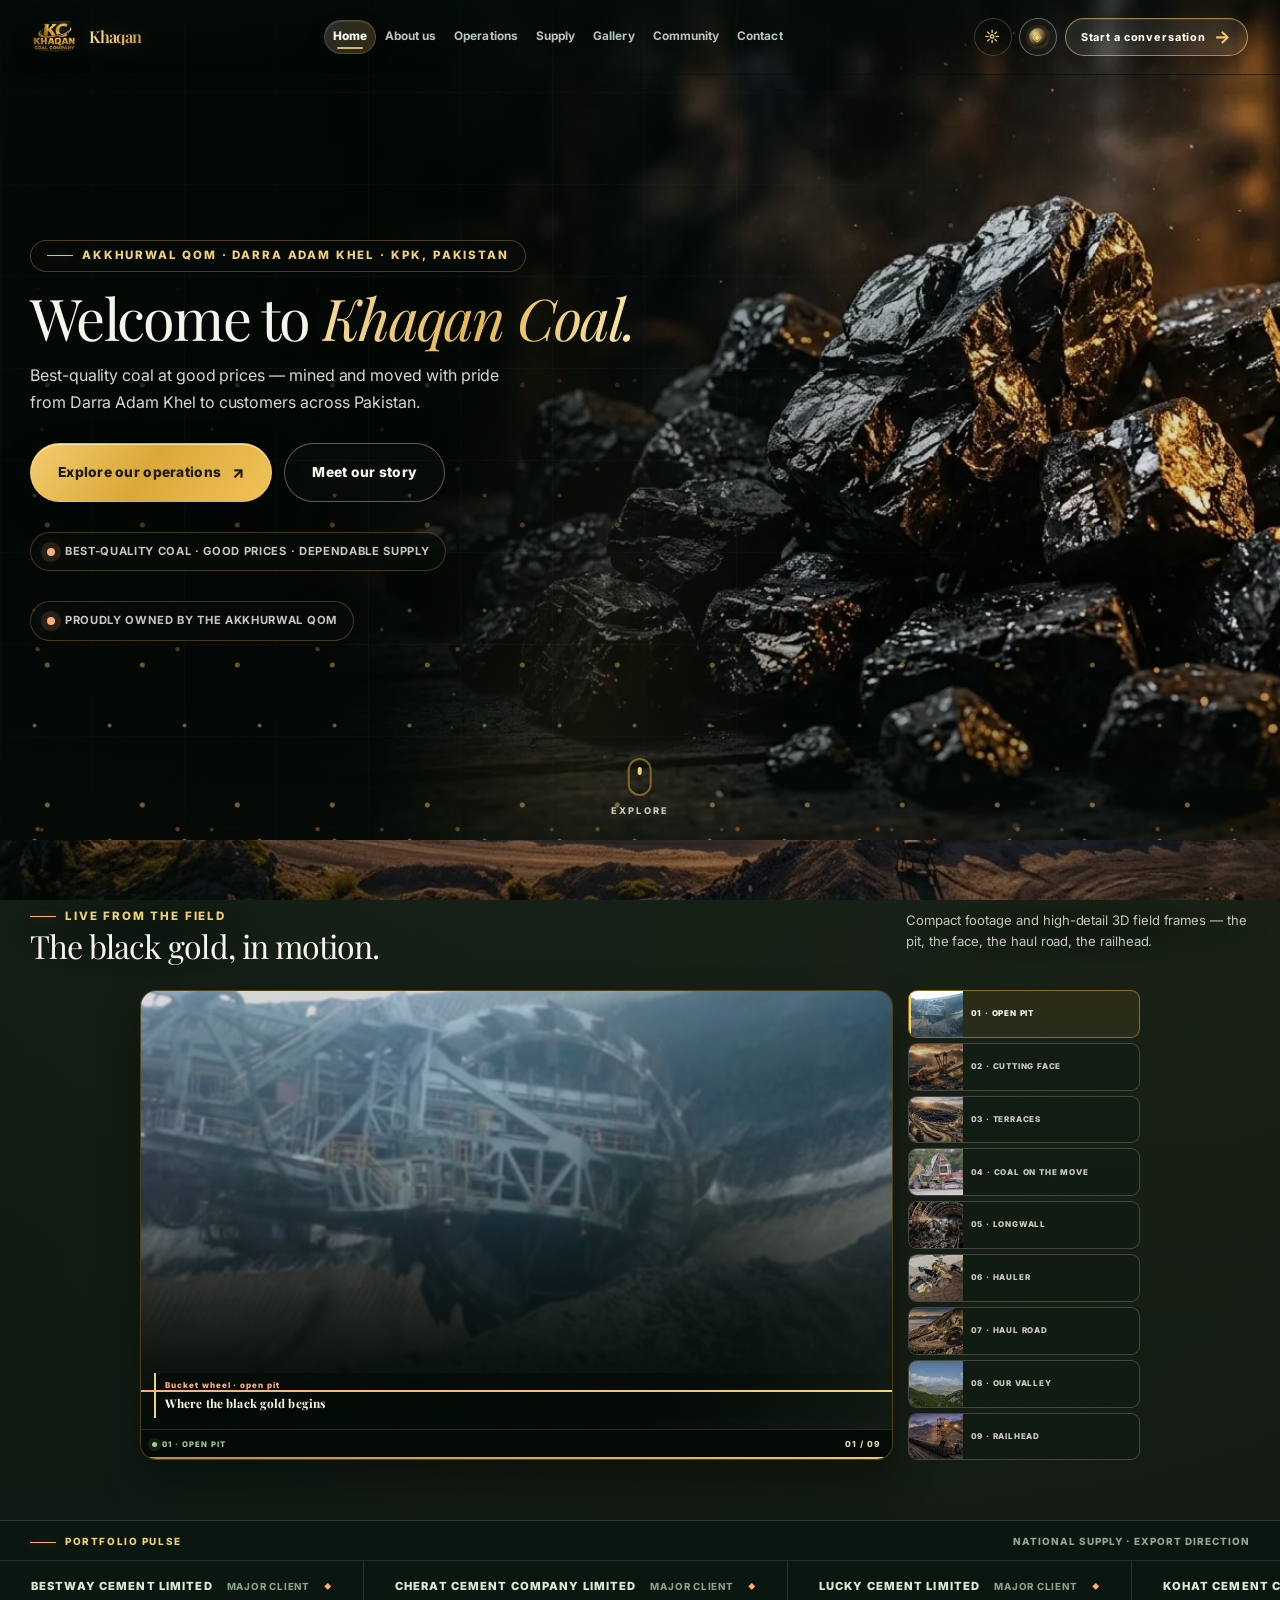
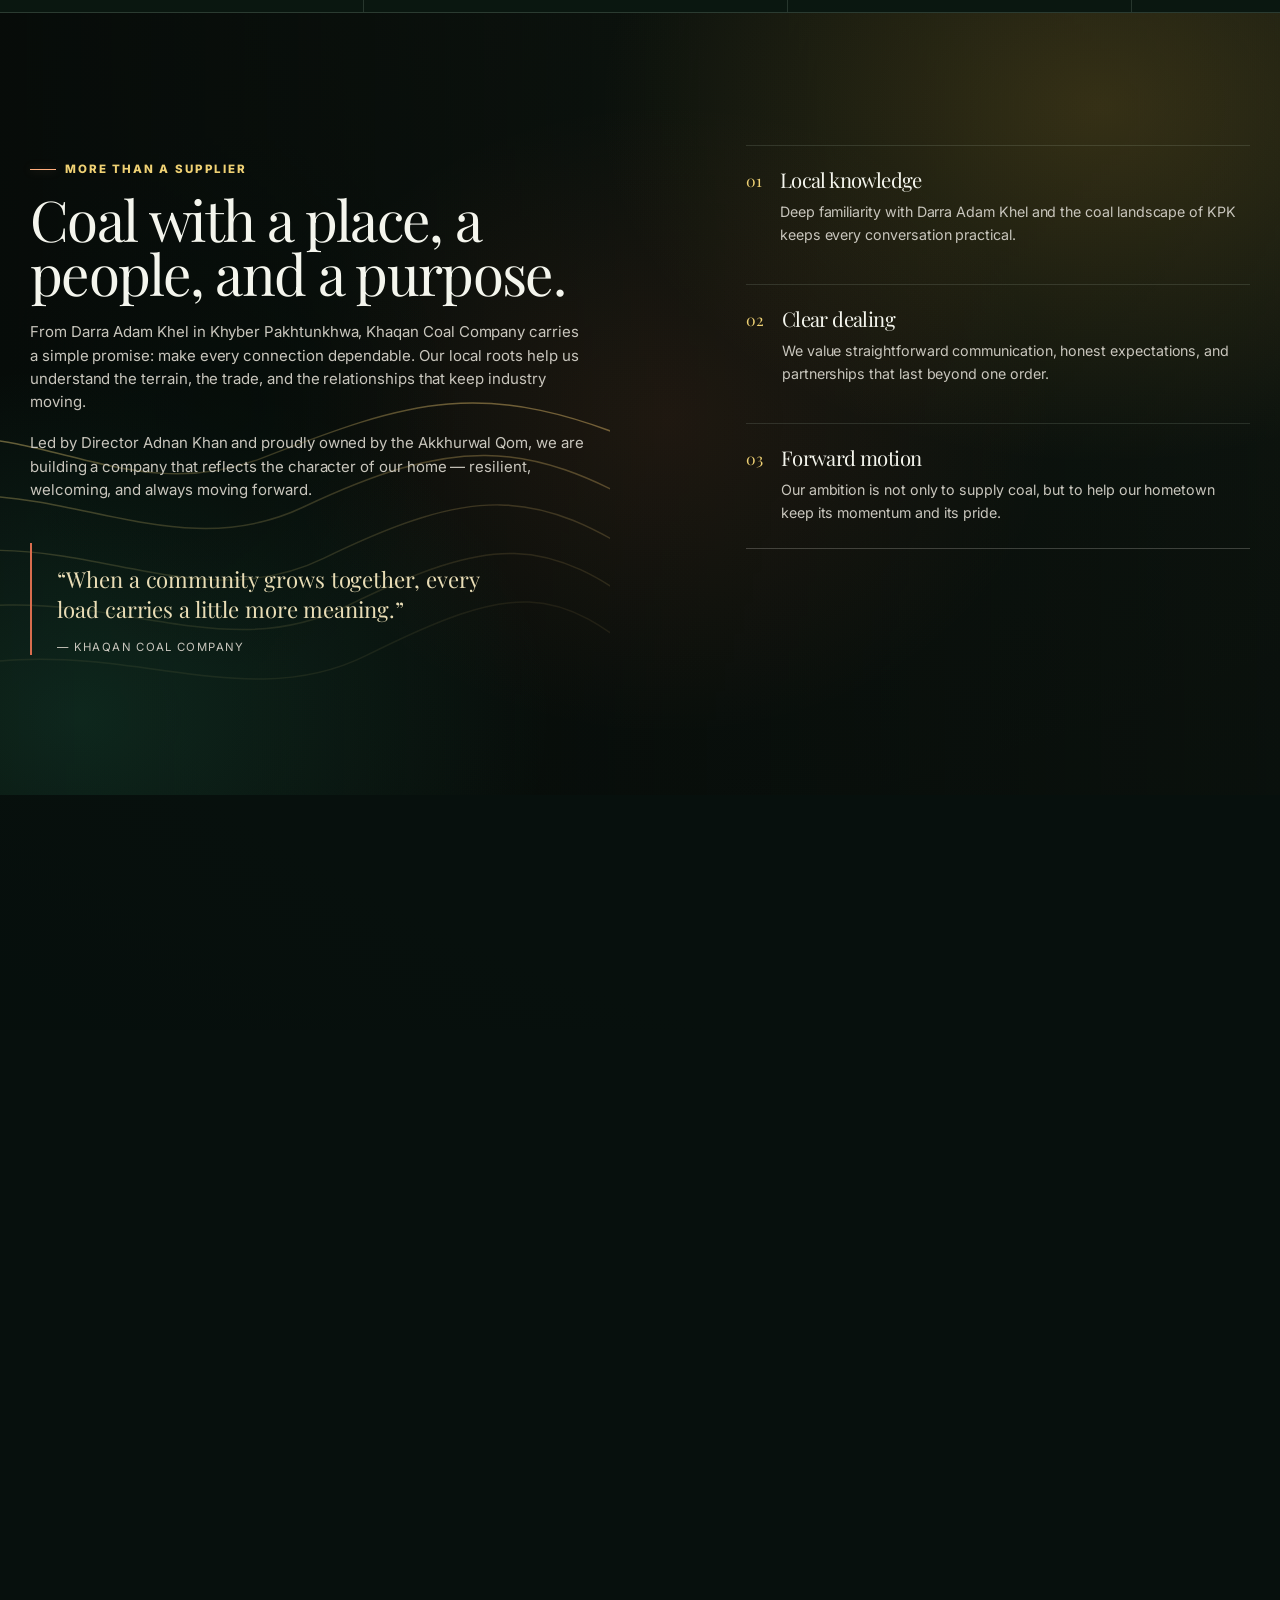
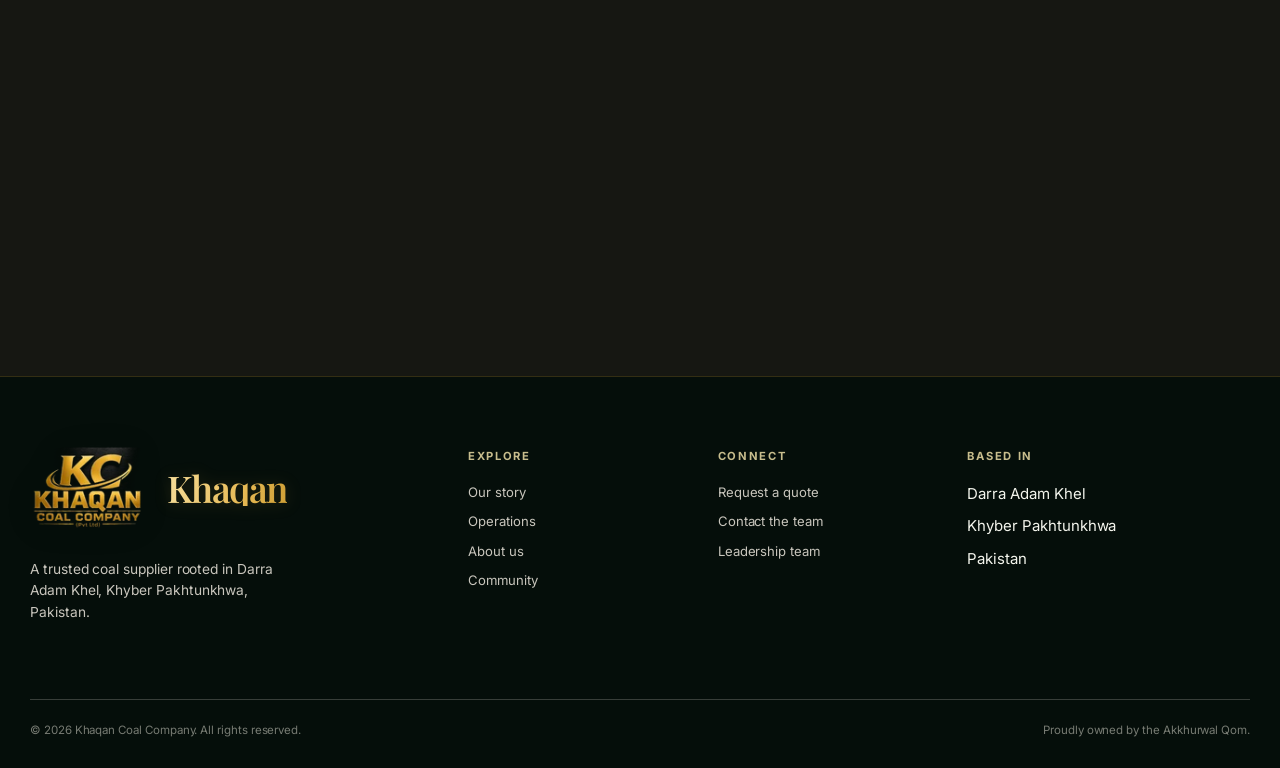
==== index.html @ 36c1b8a4 "Fix reel hover pause area Co-authored-by: arena-agent <297053741+arena-agent@users.noreply.github.co" ====
<!doctype html>
<html lang="en">
<head>
  <meta charset="utf-8">
  <meta name="viewport" content="width=device-width, initial-scale=1">
  <meta name="theme-color" content="#0b0d0d"><script>(function(){try{var s=localStorage.getItem('khaqanSkin');document.documentElement.dataset.skin=(s==='marble'||s==='obsidian')?s:'signature';var t=localStorage.getItem('khaqanTheme');document.documentElement.dataset.theme=(t==='day')?'day':'night';}catch(e){document.documentElement.dataset.skin='signature';document.documentElement.dataset.theme='night';}})();</script>
  <meta name="description" content="Khaqan Coal Company — Darra Adam Khel's leading local coal supplier, rooted in Khyber Pakhtunkhwa, Pakistan.">
  <title>Khaqan Coal Company Pvt. Ltd. | Darra Adam Khel</title>
  <meta property="og:type" content="website"><meta property="og:title" content="Khaqan Coal Company Pvt. Ltd. | Darra Adam Khel"><meta property="og:description" content="Best-quality coal from Darra Adam Khel, Khyber Pakhtunkhwa — competitive rates, dependable logistics, and an export future ahead."><meta property="og:site_name" content="Khaqan Coal Company"><meta property="og:image" content="media/og/index.jpg?v=1"><meta property="og:image:width" content="1200"><meta property="og:image:height" content="630"><meta property="og:image:alt" content="Khaqan Coal Company - Home: &quot;Welcome to Khaqan Coal.&quot; over a night photograph from the site"><meta name="twitter:card" content="summary_large_image"><meta name="twitter:title" content="Khaqan Coal Company Pvt. Ltd. | Darra Adam Khel"><meta name="twitter:description" content="Khaqan Coal Company — Darra Adam Khel&#x27;s leading local coal supplier, rooted in Khyber Pakhtunkhwa, Pakistan."><meta name="twitter:image" content="media/og/index.jpg?v=1"><link rel="preconnect" href="https://fonts.googleapis.com"><link rel="preconnect" href="https://fonts.gstatic.com" crossorigin><link href="https://fonts.googleapis.com/css2?family=Playfair+Display:ital,wght@0,400..900;1,400..900&family=Inter:ital,wght@0,300..900;1,300..900&display=swap" rel="stylesheet"><link rel="icon" href="favicon.png" type="image/png" sizes="128x128"><link rel="icon" href="favicon.svg" type="image/svg+xml"><link rel="apple-touch-icon" href="media/icons/apple-touch-icon.png?v=1"><link rel="preload" as="image" href="media/coal-hero.webp" fetchpriority="high"><link rel="preload" as="image" href="media/cine/hero-01.webp"><link rel="stylesheet" href="styles.css?v=4"><link rel="stylesheet" href="themes.css?v=18"><link rel="stylesheet" href="themes-marble.css?v=1" data-skin-stylesheet="marble" media="not all"><link rel="stylesheet" href="themes-obsidian.css?v=1" data-skin-stylesheet="obsidian" media="not all"><script>(function(){var skin=document.documentElement.dataset.skin||'signature';document.querySelectorAll('link[data-skin-stylesheet]').forEach(function(link){link.media=link.dataset.skinStylesheet===skin?'all':'not all';});})();</script><link rel="stylesheet" href="themes-shared.css?v=7"><link rel="manifest" href="site.webmanifest"><script type="speculationrules">{"prerender":[{"where":{"href_matches":"*.html"},"eagerness":"moderate"}]}</script>
</head>
<body class="page-home"><a class="skip-link" href="#main">Skip to content</a><div class="coal-page-bg" aria-hidden="true"><canvas class="cine-canvas"></canvas><img class="cine-src" src="media/cine/hero-01.webp" alt="" width="1376" height="768" decoding="async" fetchpriority="high"><img class="cine-src" src="media/cine/hero-02.webp" alt="" width="1376" height="768" loading="lazy" decoding="async"><img class="cine-src" src="media/cine/hero-03.webp" alt="" width="1376" height="768" loading="lazy" decoding="async"><img class="cine-src" src="media/cine/hero-04.webp" alt="" width="1376" height="768" loading="lazy" decoding="async"><img class="cine-src" src="media/cine/hero-05.webp" alt="" width="1376" height="768" loading="lazy" decoding="async"><img class="cine-src" src="media/cine/reel-aerial.webp" alt="" width="1376" height="768" loading="lazy" decoding="async"><img class="cine-src" src="media/cine/reel-underground.webp" alt="" width="1376" height="768" loading="lazy" decoding="async"><img class="cine-src" src="media/cine/reel-stockpile.webp" alt="" width="1376" height="768" loading="lazy" decoding="async"><div class="cine-veil"></div></div>
  <header class="site-header" id="site-header">
    <div class="container nav-wrap header-bar">
      <a class="brand" href="index.html" aria-label="Khaqan Coal Company home">
        <picture class="brand-logo brand-logo-night"><source type="image/webp" srcset="media/logo-mark-128.webp?v=1 128w, media/logo-mark.webp?v=1 286w" sizes="(min-width: 1024px) 64px, 46px"><img src="media/logo-mark.png" alt="Khaqan Coal Company official logo" width="80" height="53" decoding="async"></picture><picture class="brand-logo brand-logo-day"><source type="image/webp" srcset="media/logo-mark-light-128.webp?v=1 128w, media/logo-mark-light.webp?v=1 286w" sizes="(min-width: 1024px) 64px, 46px"><img src="media/logo-mark-light.png" alt="Khaqan Coal Company official logo" width="80" height="53" decoding="async"></picture>
        <span class="brand-name"><span data-cms="brandName">Khaqan</span><span class="brand-sub">Coal Company Pvt. Ltd.</span></span>
      </a>
      <nav class="main-nav" id="primary-nav" aria-label="Main navigation"><span class="nav-glide" aria-hidden="true"></span>
        <a data-nav class="active" aria-current="page" href="index.html">Home</a>
        <a data-nav href="about.html">About us</a>
                <a data-nav href="operations.html">Operations</a>
        <a data-nav href="supply.html">Supply</a>
        <a data-nav href="gallery.html">Gallery</a>
        <a data-nav href="community.html">Community</a>
        <a data-nav href="contact.html">Contact</a><a class="btn btn-primary btn-arrow nav-drawer-cta" href="contact.html">Start a conversation</a></nav>
      <div class="header-tools"><div class="nav-actions"><button class="theme-toggle" type="button" aria-label="Switch to day mode" aria-pressed="false"><span class="theme-toggle-icon" aria-hidden="true">☼</span><span class="theme-toggle-label">Day</span></button><div class="skin-switch"><button class="skin-toggle" type="button" aria-label="Choose brand theme" aria-expanded="false" aria-haspopup="menu" aria-controls="skin-menu"><span class="skin-toggle-icon" aria-hidden="true">◈</span><span class="skin-toggle-label">Theme</span></button><div class="skin-menu" id="skin-menu" role="menu" aria-label="Brand themes" aria-orientation="vertical" hidden><div class="skin-menu-head"><i></i>Brand themes</div><button class="skin-option" type="button" data-skin="signature" role="menuitemradio" aria-checked="true"><span class="skin-swatch skin-swatch-signature" aria-hidden="true"></span><span><b>Signature</b><small>Forest coal &amp; gold — the classic look</small></span><span class="skin-check" aria-hidden="true">✓</span></button><button class="skin-option" type="button" data-skin="marble" role="menuitemradio" aria-checked="false"><span class="skin-swatch skin-swatch-marble" aria-hidden="true"></span><span><b>Marble Gold</b><small>White marble &amp; gold by day, black marble by night</small></span><span class="skin-check" aria-hidden="true">✓</span></button><button class="skin-option" type="button" data-skin="obsidian" role="menuitemradio" aria-checked="false"><span class="skin-swatch skin-swatch-obsidian" aria-hidden="true"></span><span><b>Obsidian</b><small>Metallic black &amp; gold by night, platinum by day</small></span><span class="skin-check" aria-hidden="true">✓</span></button><div class="skin-menu-note">Day / night mode works inside every theme — use the <b>☼</b> toggle.</div></div></div></div><a class="nav-cta" href="contact.html">Start a conversation</a><button class="menu-toggle" type="button" aria-controls="primary-nav" aria-expanded="false" aria-label="Open navigation menu"><span class="nav-burger" aria-hidden="true"><i></i><i></i><i></i></span><span class="menu-toggle-text">Menu</span></button></div>
    </div>
<div class="nav-scrim" aria-hidden="true"></div>
  <div class="nav-progress" aria-hidden="true"><span></span></div>
  </header>

  <main id="main" tabindex="-1">
    <section class="hero"><div class="hero-photo" aria-hidden="true"></div><div class="hero-embers" aria-hidden="true"></div>
      <div class="container hero-content">
        <div class="hero-copy reveal visible">
          <span class="eyebrow" data-cms="heroEyebrow">Akkhurwal Qom · Darra Adam Khel · KPK, Pakistan</span>
          <h1 class="display">Welcome to <span>Khaqan Coal.</span></h1>
          <p class="lede" data-cms="heroDescription">Best-quality coal at good prices — mined and moved with pride from Darra Adam Khel to customers across Pakistan.</p>
          <div class="hero-actions">
            <a class="btn btn-primary btn-arrow" href="operations.html">Explore our operations</a>
            <a class="btn btn-quiet" href="about.html">Meet our story</a>
          </div>
          <div class="hero-note"><i></i> <span>Best-quality coal · good prices · dependable supply</span></div><div class="hero-note hero-note-secondary"><i></i> <span data-cms="ownershipLine">Proudly owned by the Akkhurwal Qom</span></div>
        </div>
      </div>
      <a class="hero-scroll" href="#ticker" aria-label="Scroll to explore"><i></i><span>Explore</span></a></section>

    <section class="section-tight reel-band" aria-label="Highlights from the field">
      <div class="container">
        <div class="reel-band-head reveal">
          <div><span class="eyebrow">Live from the field</span><h2>The black gold, in motion.</h2></div>
          <p>Compact footage and high-detail 3D field frames — the pit, the face, the haul road, the railhead.</p>
        </div>
        <div class="reel-deck reveal delay-1">
          <div class="reel-stage interactive-tilt" data-reel data-reel-interval="5000" aria-label="Coal mining and Darra Adam Khel highlights reel">
            <div class="reel-slides">
              <figure class="reel-slide active" data-reel-tag="01 · Open pit" data-media-slot="home:reel:1"><video loop autoplay muted playsinline preload="metadata" poster="media/coal-mining-poster.webp" aria-label="Bucket-wheel excavator mining coal in an open-pit mine"><source src="media/coal-mining-360.webm" type="video/webm"></video><span class="reel-slide-shade"></span><figcaption><span>Bucket wheel · open pit</span><strong>Where the black gold begins</strong></figcaption></figure>
              <figure class="reel-slide" data-reel-tag="02 · Cutting face" data-media-slot="home:reel:2"><picture><source type="image/webp" srcset="media/cine/reel-bucketwheel.webp"><img src="media/cine/reel-bucketwheel.jpg" width="1376" height="768" alt="3D render of a bucket-wheel excavator cutting a coal bench at sunset" loading="lazy" decoding="async"></picture><span class="reel-slide-shade"></span><figcaption><span>The cutting face · 3D</span><strong>Steel against the seam</strong></figcaption></figure>
              <figure class="reel-slide" data-reel-tag="03 · Terraces" data-media-slot="home:reel:3"><picture><source type="image/webp" srcset="media/cine/reel-aerial.webp"><img src="media/cine/reel-aerial.jpg" width="1376" height="768" alt="Aerial 3D render of a terraced mountain coal mine at sunrise" loading="lazy" decoding="async"></picture><span class="reel-slide-shade"></span><figcaption><span>Terraces from above · 3D</span><strong>Every bench, measured</strong></figcaption></figure>
              <figure class="reel-slide" data-reel-tag="04 · Coal on the move" data-media-slot="home:reel:4"><video loop muted playsinline preload="none" poster="media/excavator-poster.webp" aria-label="Excavator loading coal into a haul truck at a mine site"><source src="media/excavator-360.webm" type="video/webm"></video><span class="reel-slide-shade"></span><figcaption><span>Heavy machinery · mine site</span><strong>Coal on the move</strong></figcaption></figure>
              <figure class="reel-slide" data-reel-tag="05 · Longwall" data-media-slot="home:reel:5"><picture><source type="image/webp" srcset="media/cine/reel-underground.webp"><img src="media/cine/reel-underground.jpg" width="1376" height="750" alt="3D render of a longwall shearer cutting coal inside an underground mine tunnel" loading="lazy" decoding="async"></picture><span class="reel-slide-shade"></span><figcaption><span>Longwall · underground 3D</span><strong>Deep in the hillside</strong></figcaption></figure>
              <figure class="reel-slide" data-reel-tag="06 · Hauler" data-media-slot="home:reel:6"><video loop muted playsinline preload="none" poster="media/hauler-poster.webp" aria-label="Articulated hauler dump truck carrying coal"><source src="media/hauler-360.webm" type="video/webm"></video><span class="reel-slide-shade"></span><figcaption><span>Articulated hauler · clip</span><strong>Down the ramp, out to market</strong></figcaption></figure>
              <figure class="reel-slide" data-reel-tag="07 · Haul road" data-media-slot="home:reel:7"><picture><source type="image/webp" srcset="media/cine/reel-haulroad.webp"><img src="media/cine/reel-haulroad.jpg" width="1376" height="768" alt="3D render of loaded haul trucks on a mountain coal haul road at dawn" loading="lazy" decoding="async"></picture><span class="reel-slide-shade"></span><figcaption><span>Haul road · 3D</span><strong>First light on the ramp</strong></figcaption></figure>
              <figure class="reel-slide" data-reel-tag="08 · Our valley" data-media-slot="home:reel:8"><img src="media/darra-photo-2.webp" alt="Hills and mine country of Darra Adam Khel in Khyber Pakhtunkhwa" loading="lazy"><span class="reel-slide-shade"></span><figcaption><span>Darra Adam Khel · our valley</span><strong>The ground we call home</strong></figcaption></figure>
              <figure class="reel-slide" data-reel-tag="09 · Railhead" data-media-slot="home:reel:9"><picture><source type="image/webp" srcset="media/cine/reel-rail.webp"><img src="media/cine/reel-rail.jpg" width="1376" height="768" alt="3D render of coal wagons being loaded at a mountain railhead at dusk" loading="lazy" decoding="async"></picture><span class="reel-slide-shade"></span><figcaption><span>Rail loading · 3D</span><strong>Onward to the next market</strong></figcaption></figure>
            </div>
            <div class="reel-glass" aria-hidden="true"></div>
            <div class="reel-foot"><span class="reel-live"><i></i><span data-reel-tag-out>01 · Open pit</span></span><span data-reel-count>01 / 09</span></div>
            <div class="reel-progress" aria-hidden="true"><i></i></div>
          </div>
          <div class="reel-rail" role="tablist" aria-label="Reel chapters">
            <button class="reel-cut active" type="button" role="tab" aria-selected="true" data-reel-jump="0"><img src="media/cine/thumb-coal-mining.webp" alt="" width="160" height="90" loading="eager" decoding="async" srcset="media/cine/thumb-coal-mining-120.webp 120w, media/cine/thumb-coal-mining.webp 220w" sizes="(min-width: 700px) 56px, 104px"><span>01 · Open pit</span></button>
            <button class="reel-cut" type="button" role="tab" aria-selected="false" data-reel-jump="1"><img src="media/cine/thumb-reel-bucketwheel.webp" alt="" width="160" height="90" loading="eager" decoding="async" srcset="media/cine/thumb-reel-bucketwheel-120.webp 120w, media/cine/thumb-reel-bucketwheel.webp 220w" sizes="(min-width: 700px) 56px, 104px"><span>02 · Cutting face</span></button>
            <button class="reel-cut" type="button" role="tab" aria-selected="false" data-reel-jump="2"><img src="media/cine/thumb-reel-aerial.webp" alt="" width="160" height="90" loading="eager" decoding="async" srcset="media/cine/thumb-reel-aerial-120.webp 120w, media/cine/thumb-reel-aerial.webp 220w" sizes="(min-width: 700px) 56px, 104px"><span>03 · Terraces</span></button>
            <button class="reel-cut" type="button" role="tab" aria-selected="false" data-reel-jump="3"><img src="media/cine/thumb-excavator.webp" alt="" width="160" height="90" loading="eager" decoding="async" srcset="media/cine/thumb-excavator-120.webp 120w, media/cine/thumb-excavator.webp 220w" sizes="(min-width: 700px) 56px, 104px"><span>04 · Coal on the move</span></button>
            <button class="reel-cut" type="button" role="tab" aria-selected="false" data-reel-jump="4"><img src="media/cine/thumb-reel-underground.webp" alt="" width="160" height="90" loading="eager" decoding="async" srcset="media/cine/thumb-reel-underground-120.webp 120w, media/cine/thumb-reel-underground.webp 220w" sizes="(min-width: 700px) 56px, 104px"><span>05 · Longwall</span></button>
            <button class="reel-cut" type="button" role="tab" aria-selected="false" data-reel-jump="5"><img src="media/cine/thumb-hauler.webp" alt="" width="160" height="90" loading="eager" decoding="async" srcset="media/cine/thumb-hauler-120.webp 120w, media/cine/thumb-hauler.webp 220w" sizes="(min-width: 700px) 56px, 104px"><span>06 · Hauler</span></button>
            <button class="reel-cut" type="button" role="tab" aria-selected="false" data-reel-jump="6"><img src="media/cine/thumb-reel-haulroad.webp" alt="" width="160" height="90" loading="eager" decoding="async" srcset="media/cine/thumb-reel-haulroad-120.webp 120w, media/cine/thumb-reel-haulroad.webp 220w" sizes="(min-width: 700px) 56px, 104px"><span>07 · Haul road</span></button>
            <button class="reel-cut" type="button" role="tab" aria-selected="false" data-reel-jump="7"><img src="media/cine/thumb-darra-photo-2.webp" alt="" width="160" height="90" loading="eager" decoding="async" srcset="media/cine/thumb-darra-photo-2-120.webp 120w, media/cine/thumb-darra-photo-2.webp 220w" sizes="(min-width: 700px) 56px, 104px"><span>08 · Our valley</span></button>
            <button class="reel-cut" type="button" role="tab" aria-selected="false" data-reel-jump="8"><img src="media/cine/thumb-reel-rail.webp" alt="" width="160" height="90" loading="eager" decoding="async" srcset="media/cine/thumb-reel-rail-120.webp 120w, media/cine/thumb-reel-rail.webp 220w" sizes="(min-width: 700px) 56px, 104px"><span>09 · Railhead</span></button>
          </div>
        </div>
      </div>
    </section>



    <section id="ticker" class="portfolio-ticker" aria-label="Portfolio and business performance ticker"><div class="container portfolio-ticker-head"><span class="eyebrow">Portfolio pulse</span><span class="ticker-note">National supply · export direction</span></div><div class="portfolio-ticker-window"><div class="portfolio-track"><span class="ticker-item"><b>Bestway Cement Limited</b><em>Major client</em></span><span class="ticker-item"><b>Cherat Cement Company Limited</b><em>Major client</em></span><span class="ticker-item"><b>Lucky Cement Limited</b><em>Major client</em></span><span class="ticker-item"><b>Kohat Cement Company Limited</b><em>Major client</em></span><span class="ticker-item"><b>FY 2022–2023</b><strong>PKR 998,161,849</strong></span><span class="ticker-item"><b>FY 2023–2024</b><strong>PKR 2,361,728,842</strong></span><span class="ticker-item"><b>FY 2024–2025</b><strong>PKR 2,603,355,872</strong></span><span class="ticker-item"><b>FY 2025–2026</b><strong>PKR 15,048,213,358</strong></span><span class="ticker-item"><b>535,121.35 MT</b><em>Total supplied</em></span><span class="ticker-item"><b>PKR 21.01B+</b><em>Total turnover</em></span><span class="ticker-item"><b>Fauji · Maple Leaf · Pioneer</b><em>Industry portfolio</em></span><span class="ticker-item"><b>Bestway Cement Limited</b><em>Major client</em></span><span class="ticker-item"><b>Cherat Cement Company Limited</b><em>Major client</em></span><span class="ticker-item"><b>Lucky Cement Limited</b><em>Major client</em></span><span class="ticker-item"><b>Kohat Cement Company Limited</b><em>Major client</em></span><span class="ticker-item"><b>FY 2022–2023</b><strong>PKR 998,161,849</strong></span><span class="ticker-item"><b>FY 2023–2024</b><strong>PKR 2,361,728,842</strong></span><span class="ticker-item"><b>FY 2024–2025</b><strong>PKR 2,603,355,872</strong></span><span class="ticker-item"><b>FY 2025–2026</b><strong>PKR 15,048,213,358</strong></span><span class="ticker-item"><b>535,121.35 MT</b><em>Total supplied</em></span><span class="ticker-item"><b>PKR 21.01B+</b><em>Total turnover</em></span><span class="ticker-item"><b>Fauji · Maple Leaf · Pioneer</b><em>Industry portfolio</em></span></div></div></section>

    <section class="section section-dark coal-visible">
      <div class="container intro-grid">
        <div class="intro-copy reveal">
          <span class="eyebrow">More than a supplier</span>
          <h2>Coal with a place, a people, and a purpose.</h2>
          <p>From Darra Adam Khel in Khyber Pakhtunkhwa, Khaqan Coal Company carries a simple promise: make every connection dependable. Our local roots help us understand the terrain, the trade, and the relationships that keep industry moving.</p>
          <p>Led by Director Adnan Khan and proudly owned by the Akkhurwal Qom, we are building a company that reflects the character of our home — resilient, welcoming, and always moving forward.</p>
          <blockquote class="pullquote">“When a community grows together, every load carries a little more meaning.”<small>— Khaqan Coal Company</small></blockquote>
        </div>
        <div class="feature-stack reveal delay-1">
          <article class="feature-card"><span class="feature-number">01</span><div><h3>Local knowledge</h3><p>Deep familiarity with Darra Adam Khel and the coal landscape of KPK keeps every conversation practical.</p></div></article>
          <article class="feature-card"><span class="feature-number">02</span><div><h3>Clear dealing</h3><p>We value straightforward communication, honest expectations, and partnerships that last beyond one order.</p></div></article>
          <article class="feature-card"><span class="feature-number">03</span><div><h3>Forward motion</h3><p>Our ambition is not only to supply coal, but to help our hometown keep its momentum and its pride.</p></div></article>
        </div>
      </div>
    </section>

    <section class="section section-dark leadership-section"><div class="container"><div class="section-head reveal"><div><span class="eyebrow">Leadership</span><h2>The people who carry Khaqan.</h2></div><p>Four key people stand behind the company — each with a different strength, one shared direction. Meet them as the story rotates.</p></div>
      <div class="team-hero reveal delay-1" data-team-hero data-team-interval="5000" aria-label="Key company members">
        <div class="team-slides">
          <article class="team-slide active" data-team-accent="emerald" data-member="director">
            <div class="team-portrait" role="img" aria-label="Portrait of Director Adnan Khan" data-monogram="AK"><div class="team-halo"></div></div>
            <div class="team-copy"><span class="team-kicker">The digital pioneer</span><span class="team-role">Director · Khaqan Coal Company</span><h2>Adnan <span>Khan</span></h2><p data-cms="directorBio"><strong>The Director who made everything digital</strong> and took Khaqan Coal Company to new heights — a forward-thinking leader who pairs modern systems with old-fashioned values. He brings warmth, honesty and reliability to every supply relationship, and helps Darra Adam Khel keep moving forward with quiet confidence and unmistakable pride.</p></div>
          </article>
          <article class="team-slide" data-team-accent="gold" data-member="ceo">
            <div class="team-portrait" role="img" aria-label="Portrait of Chief Executive Officer Haji Ilyas Khan" data-monogram="IK"><div class="team-halo"></div></div>
            <div class="team-copy"><span class="team-kicker">The vision</span><span class="team-role">Chief Executive Officer</span><h2>Haji Ilyas <span>Khan</span></h2><p data-cms="ceoBio"><strong>The person behind the vision of the company</strong> and all of its success — a wise and steady presence whose guidance carried Khaqan from a single local mine into a nationwide supplier of choice. His far-sighted judgement, gentle authority and deep-rooted integrity keep the company true to its origins while it grows.</p></div>
          </article>
          <article class="team-slide" data-team-accent="ember" data-member="md">
            <div class="team-portrait" role="img" aria-label="Portrait of Managing Director Abdur Rauf Khan" data-monogram="AR"><div class="team-halo"></div></div>
            <div class="team-copy"><span class="team-kicker">The problem-solver</span><span class="team-role">Managing Director</span><h2>Abdur Rauf <span>Khan</span></h2><p data-cms="mdBio"><strong>The man with the courage</strong> — a calm, resourceful problem-solver who keeps the work moving when the ground gets tough and the schedule gets tight. He untangles logistics, protects standards and keeps every promise the company makes, leading with strength, patience and a generous spirit.</p></div>
          </article>
          <article class="team-slide" data-team-accent="steel" data-member="cfo">
            <div class="team-portrait" role="img" aria-label="Portrait of Chief Financial Officer Jibran Khan" data-monogram="JK"><div class="team-halo"></div></div>
            <div class="team-copy"><span class="team-kicker">The steady hand</span><span class="team-role">Chief Financial Officer</span><h2>Jibran <span>Khan</span></h2><p data-cms="cfoBio"><strong>The finance officer on whom the company relies a great deal</strong> — a meticulous and trustworthy steward who keeps the numbers clear, the books honest and the foundation solid. With an eye on every rupee and a steady hand on the future, he gives Khaqan the confidence to mine deeper, move further and grow with grace.</p></div>
          </article>
        </div>
        <div class="team-hero-progress" aria-hidden="true"><i></i></div>
        <div class="team-hero-foot"><span class="team-hero-count" data-team-count>01 / 04</span><span class="team-hero-dots" data-team-dots></span></div>
      </div>
      <a class="text-link snapshot-link" href="about.html">Meet the full leadership team</a>
    </div></section>

    <section class="section section-earth qoms-section"><div class="container"><div class="section-head reveal"><div><span class="eyebrow">Our people · Darra Adam Khel</span><h2>Five Tribes (Qoam). One coal capital.</h2></div><p>Darra Adam Khel — 446 square kilometres of Adam Khel Afridi country between Peshawar and Kohat — carries one of Khyber Pakhtunkhwa's great coal stories. Its people stand in five tribes (qoam), and Khaqan Coal Company belongs to the one that leads them in coal.</p></div><div class="qom-grid reveal delay-1"><article class="qom-card qom-card-featured"><div class="qom-rank"><i></i>01 · Leaders in coal supply</div><h3>Akhorwal <span class="qom-script">آخور وال</span></h3><p>The qom at the top of coal supply in Darra Adam Khel — and ours. From Akhorwal ground, Khaqan Coal Company works its own coal mines and moves some of the most sought-after coal in the country.</p><div class="qom-badge">◆ Home of Khaqan Coal Company</div></article><article class="qom-card"><div class="qom-rank">02</div><h3>Zarghon Khel <span class="qom-script">ذرغن خیل</span></h3><p>One of the five tribes of the Adam Khel — kin and neighbours in the valley's coal story.</p></article><article class="qom-card"><div class="qom-rank">03</div><h3>Bosti Khel <span class="qom-script">بوستی خیل</span></h3><p>A pillar of the Adam Khel confederation, part of Darra Adam Khel's trade and craft heritage.</p></article><article class="qom-card"><div class="qom-rank">04</div><h3>Shiraki <span class="qom-script">شیراکی</span></h3><p>Part of the valley's living network of families, workshops and mine roads.</p></article><article class="qom-card"><div class="qom-rank">05</div><h3>Torchapar <span class="qom-script">ٹورچاپر</span></h3><p>Together with the other four qoms, completing the Adam Khel of Darra Adam Khel.</p></article></div><div class="qom-facts reveal delay-2"><div><strong>446 km²</strong><span>the valley of the Adam Khel Afridis</span></div><div><strong>~3.75M MT</strong><span>estimated reserves in the Darra Adam Khel coalfield</span></div><div><strong>Paleocene coal</strong><span>the geological seam behind the valley's black gold</span></div><div><strong>Akhorwal first</strong><span>the qom that leads the valley in coal supply</span></div></div></div></section>

    <section class="section section-soft">
      <div class="container">
        <div class="section-head reveal"><div><span class="eyebrow">The Khaqan way</span><h2>From seam to site, done with care.</h2></div><p>A focused supply flow, shaped by local experience and built around the needs of the people we serve.</p></div>
        <div class="pathway journey-pathway reveal delay-1">
          <article class="path-card journey-card" data-step="01"><div class="journey-media" data-media-slot="home:journey:1"><picture><source type="image/webp" srcset="media/mine-3d-underground.webp"><img src="media/mine-3d-underground.jpg" width="1376" height="768" alt="Mining equipment working in terraced rocky terrain" loading="lazy" decoding="async"></picture><span class="journey-tag">01 / Origin</span><span class="journey-glint"></span></div><div class="path-icon"><svg viewBox="0 0 24 24" fill="none" stroke="currentColor" stroke-width="1.7"><path d="m3 17 8-13 3 5 4-2 3 10H3Z"/><path d="m8 17 2-4 3 2 2-3 3 5"/></svg></div><div class="journey-copy"><h3>Source</h3><p>We stay close to the ground, working through trusted local relationships and a clear understanding of origin.</p></div></article>
          <article class="path-card journey-card" data-step="02"><div class="journey-media" data-media-slot="home:journey:2"><picture><source type="image/webp" srcset="media/mine-3d-stockpile.webp"><img src="media/mine-3d-stockpile.jpg" width="1376" height="768" alt="Aerial view of mining machinery and conveyor system" loading="lazy" decoding="async"></picture><span class="journey-tag">02 / Align</span><span class="journey-process-dots"><i></i><i></i><i></i></span></div><div class="path-icon"><svg viewBox="0 0 24 24" fill="none" stroke="currentColor" stroke-width="1.7"><path d="M4 5h16v14H4z"/><path d="M8 9h8M8 13h5M8 17h8"/></svg></div><div class="journey-copy"><h3>Prepare</h3><p>Every requirement deserves attention. We align the right material, the right details, and the right expectation.</p></div></article>
          <article class="path-card journey-card" data-step="03"><div class="journey-media" data-media-slot="home:journey:3"><picture><source type="image/webp" srcset="media/coal-haul-truck.webp"><img src="media/coal-haul-truck.jpg" width="1600" height="1067" alt="Large coal haul truck at an open-cut mine" loading="lazy" decoding="async"></picture><span class="journey-tag">03 / Destination</span><span class="journey-route-line"><i></i><i></i><i></i></span></div><div class="path-icon"><svg viewBox="0 0 24 24" fill="none" stroke="currentColor" stroke-width="1.7"><path d="M3 6h11v11H3zM14 10h4l3 3v4h-7z"/><circle cx="7" cy="19" r="2"/><circle cx="18" cy="19" r="2"/></svg></div><div class="journey-copy"><h3>Deliver</h3><p>We keep the handoff clear, coordinated, and focused on keeping our customers moving.</p></div></article>
        </div>
      </div>
    </section>

    <section class="section section-soft field-notes"><div class="container"><div class="section-head reveal"><div><span class="eyebrow">Field notes</span><h2>See the scale of the work.</h2></div><p>Real mining imagery and compact field footage bring the story closer to the ground.</p></div><div class="media-rail reveal delay-1"><figure class="media-tile media-tile-wide" data-media-slot="home:field-notes:1"><picture><source type="image/webp" srcset="media/mine-3d-terraces-768.webp 768w, media/mine-3d-terraces.webp 1376w" sizes="(min-width: 1300px) 540px, (min-width: 1000px) 420px, (min-width: 640px) 94vw, 92vw"><img src="media/mine-3d-terraces.jpg" width="1376" height="768" alt="3D visualization of a mountain coal mine with terraced coal seams" loading="lazy" decoding="async"></picture><figcaption><span>01 · Field reference</span><strong>Where the material begins.</strong></figcaption></figure><figure class="media-tile" data-media-slot="home:field-notes:2"><picture><source type="image/webp" srcset="media/mine-3d-underground-768.webp 768w, media/mine-3d-underground.webp 1376w" sizes="(min-width: 1300px) 300px, (min-width: 1000px) 235px, (min-width: 640px) 46vw, 92vw"><img src="media/mine-3d-underground.jpg" width="1376" height="768" alt="3D visualization inside an underground coal mine tunnel" loading="lazy" decoding="async"></picture><figcaption><span>02 · Heavy equipment</span><strong>Scale, movement, precision.</strong></figcaption></figure><figure class="media-tile media-video-tile" data-media-slot="home:field-notes:3"><video autoplay muted loop playsinline preload="metadata" poster="media/excavator-poster.webp" aria-label="Short video of a large excavator working with a haul truck"><source src="media/excavator-360.webm" type="video/webm"></video><figcaption><span>03 · Motion study</span><strong>Machines at work.</strong></figcaption></figure></div></div></section>

    <section class="section section-soft business-snapshot"><div class="container"><div class="section-head reveal"><div><span class="eyebrow">Business performance</span><h2>A supply platform with measurable momentum.</h2></div><p>Management-provided performance highlights from Khaqan Coal Company (Private) Limited.</p></div><div class="proof-strip reveal delay-1"><article><span>Total quantity supplied</span><strong data-cms="totalQuantity">535,121.35 MT</strong><small>Reported overall performance</small></article><article><span>Total turnover</span><strong data-cms="totalTurnover">PKR 21,011,459,921</strong><small>Over PKR 21 billion</small></article><article><span>Key sectors</span><strong>Cement + industrial</strong><small>Nationwide customer base</small></article><article><span>Next direction</span><strong>Export</strong><small>Preparing routes beyond Pakistan</small></article></div><a class="text-link snapshot-link" href="about.html">View the full business profile</a></div></section>

    <section class="section section-dark distribution-section"><div class="container"><div class="section-head reveal"><div><span class="eyebrow">Mine · move · market</span><h2>Coal supply with a wider horizon.</h2></div><p>From the mine and mountain road to rail and onward markets, we are building a distribution story that starts in Khyber Pakhtunkhwa and reaches further.</p></div><div class="distribution-grid reveal delay-1"><figure class="distribution-card distribution-card-large" data-media-slot="home:distribution:1"><picture><source type="image/webp" srcset="media/coal-haul-truck-768.webp 768w, media/coal-haul-truck.webp 1600w" sizes="(min-width: 1300px) 540px, (min-width: 1000px) 420px, (min-width: 640px) 94vw, 92vw"><img src="media/coal-haul-truck.jpg" width="1600" height="1067" alt="Large haul truck carrying coal at an open-cut mine" loading="lazy" decoding="async"></picture><figcaption><span>01 · Mine to road</span><strong>Heavy haul, clear direction.</strong></figcaption></figure><figure class="distribution-card" data-media-slot="home:distribution:2"><picture><source type="image/webp" srcset="media/coal-rail-transport-768.webp 768w, media/coal-rail-transport.webp 1600w" sizes="(min-width: 1300px) 540px, (min-width: 1000px) 420px, (min-width: 640px) 94vw, 92vw"><img src="media/coal-rail-transport.jpg" width="1600" height="1200" alt="Rail wagons loaded with coal at a station" loading="lazy" decoding="async"></picture><figcaption><span>02 · Rail movement</span><strong>Coal moving onward.</strong></figcaption></figure><figure class="distribution-card" data-media-slot="home:distribution:3"><picture><source type="image/webp" srcset="media/coal-mine-transport-768.webp 768w, media/coal-mine-transport.webp 1600w" sizes="(min-width: 1300px) 540px, (min-width: 1000px) 420px, (min-width: 640px) 94vw, 92vw"><img src="media/coal-mine-transport.jpg" width="1600" height="1200" alt="Mining haul trucks travelling through a terraced open pit" loading="lazy" decoding="async"></picture><figcaption><span>03 · Site logistics</span><strong>Transport built into the plan.</strong></figcaption></figure></div></div></section>

    <section class="section section-soft export-section"><div class="container export-panel reveal"><div class="export-copy"><span class="eyebrow">The next chapter</span><h2 data-cms="exportHeading">Leading from Darra Adam Khel. Preparing for the world.</h2><p data-cms="exportMessage">Khaqan Coal Company is proud to be a leading coal supplier in Pakistan and is now preparing the relationships, standards, and distribution routes needed for export.</p><a class="btn btn-primary btn-arrow" href="supply.html">Explore supply routes</a></div><div class="export-route" aria-label="Illustrated path from KPK to Pakistan to export markets"><div class="export-node active"><span>01</span><strong>KPK</strong><small>Origin</small></div><div class="export-line"><i></i></div><div class="export-node active"><span>02</span><strong>Pakistan</strong><small>Supply</small></div><div class="export-line"><i></i></div><div class="export-node"><span>03</span><strong>Beyond</strong><small>Export</small></div><div class="export-orbit"></div></div></div></section>

    <section class="section section-soft managed-media-section"><div class="container"><div class="section-head reveal"><div><span class="eyebrow">From our media library</span><h2>Fresh from the field.</h2></div><p>Photos and short films added by the Khaqan team appear here — updated from the Control Room.</p></div><div class="managed-media reveal delay-1" data-managed-media="home"><p class="managed-media-empty">No featured media yet. The team can add photos and videos from the Control Room.</p></div></div></section>

    <section class="section section-earth">
      <div class="container callout reveal">
        <div><span class="eyebrow">Let’s work together</span><h2>Have a requirement? Start with a conversation.</h2><p>Tell us what you need and the Khaqan team will help you take the next step.</p></div>
        <a class="btn btn-primary btn-arrow" href="contact.html">Request a quote</a>
      </div>
    </section>
  </main>

  <footer class="footer">
    <div class="container footer-top">
      <div class="footer-intro"><a class="brand" href="index.html"><picture class="brand-logo brand-logo-night"><source type="image/webp" srcset="media/logo-mark-128.webp?v=1 128w, media/logo-mark-260.webp?v=1 260w, media/logo-mark.webp?v=1 286w" sizes="(min-width: 1024px) 120px, 88px"><img src="media/logo-mark.png" alt="Khaqan Coal Company official logo" width="80" height="53" decoding="async"></picture><picture class="brand-logo brand-logo-day"><source type="image/webp" srcset="media/logo-mark-light-128.webp?v=1 128w, media/logo-mark-light-260.webp?v=1 260w, media/logo-mark-light.webp?v=1 286w" sizes="(min-width: 1024px) 134px, 96px"><img src="media/logo-mark-light.png" alt="Khaqan Coal Company official logo" width="80" height="53" decoding="async"></picture><span class="brand-name"><span data-cms="brandName">Khaqan</span><span class="brand-sub">Coal Company Pvt. Ltd.</span></span></a><p>A trusted coal supplier rooted in Darra Adam Khel, Khyber Pakhtunkhwa, Pakistan.</p></div>
      <div><h4>Explore</h4><div class="footer-links"><a href="about.html">Our story</a><a href="operations.html">Operations</a><a href="about.html">About us</a><a href="community.html">Community</a></div></div>
      <div><h4>Connect</h4><div class="footer-links"><a href="contact.html">Request a quote</a><a href="contact.html">Contact the team</a><a href="about.html">Leadership team</a></div></div>
      <div><h4>Based in</h4><div class="footer-links"><span>Darra Adam Khel</span><span>Khyber Pakhtunkhwa</span><span>Pakistan</span></div></div>
    </div>
    <div class="container footer-bottom"><span>© <span data-year>2026</span> Khaqan Coal Company. All rights reserved.</span><span>Proudly owned by the Akkhurwal Qom.</span></div>
  </footer>
  <script src="supabase-config.js?v=1"></script><script src="cloud.js?v=9"></script><script src="script.js?v=28"></script>
</body>
</html>
---- styles.css ----
:root {
  --ink: #f6f2e8;
  --ink-soft: #b8b4aa;
  --coal: #0b0d0d;
  --coal-2: #111513;
  --coal-3: #171c19;
  --line: rgba(246, 242, 232, .12);
  --line-strong: rgba(246, 242, 232, .2);
  --sand: #d6c19a;
  --sand-2: #f0dfbb;
  --ember: #ef6b3d;
  --ember-2: #ff9a63;
  --moss: #859d6c;
  --yellow: #f2c56b;
  --shadow: 0 25px 80px rgba(0,0,0,.38);
  --radius: 24px;
  --radius-sm: 14px;
  --max: 1180px;
}

* { box-sizing: border-box; }
html { scroll-behavior: smooth; }
body {
  margin: 0;
  color: var(--ink);
  background: var(--coal);
  font-family: Inter, ui-sans-serif, system-ui, -apple-system, BlinkMacSystemFont, "Segoe UI", sans-serif;
  line-height: 1.55;
  -webkit-font-smoothing: antialiased;
  overflow-x: hidden;
}
a { color: inherit; text-decoration: none; }
button, input, select, textarea { font: inherit; }
button { cursor: pointer; }
::selection { color: var(--coal); background: var(--yellow); }

.container { width: min(calc(100% - 48px), var(--max)); margin: 0 auto; }
.eyebrow {
  display: inline-flex;
  align-items: center;
  gap: 9px;
  color: var(--sand);
  font-size: .72rem;
  font-weight: 800;
  letter-spacing: .16em;
  line-height: 1;
  text-transform: uppercase;
}
.eyebrow::before { content: ""; width: 26px; height: 1px; background: var(--ember); display: block; }
.display, h1, h2, h3, .brand-name { font-family: Georgia, "Times New Roman", serif; font-weight: 400; letter-spacing: -.045em; }
.display { font-size: clamp(3.4rem, 7.6vw, 7.2rem); line-height: .9; margin: 24px 0 28px; max-width: 850px; }
h1 { font-size: clamp(3rem, 6vw, 6.2rem); line-height: .92; margin: 24px 0; }
h2 { font-size: clamp(2.25rem, 4.6vw, 4.8rem); line-height: .96; margin: 16px 0 20px; }
h3 { font-size: 1.55rem; line-height: 1.05; margin: 0 0 11px; }
p { margin: 0 0 18px; color: var(--ink-soft); }
.lede { max-width: 610px; font-size: clamp(1rem, 1.55vw, 1.18rem); line-height: 1.75; }
.text-link { color: var(--sand-2); font-weight: 700; font-size: .92rem; display: inline-flex; align-items: center; gap: 10px; }
.text-link::after { content: "↗"; color: var(--ember-2); font-size: 1.1em; transition: transform .2s ease; }
.text-link:hover::after { transform: translate(3px, -3px); }

.site-header {
  position: absolute;
  z-index: 10;
  inset: 0 0 auto;
  padding: 24px 0;
}
.site-header.scrolled { position: fixed; background: rgba(11,13,13,.84); backdrop-filter: blur(15px); border-bottom: 1px solid var(--line); padding: 14px 0; animation: navIn .3s ease both; }
@keyframes navIn { from { transform: translateY(-10px); opacity: 0; } to { transform: translateY(0); opacity: 1; } }
.nav-wrap { display: flex; align-items: center; justify-content: space-between; gap: 18px; }
.main-nav { margin-inline: auto; }
.nav-actions { display: inline-flex; align-items: center; gap: 8px; }
.brand { display: inline-flex; align-items: center; gap: 11px; min-width: 0; }
.brand-mark { width: 38px; height: 38px; color: var(--yellow); flex: 0 0 auto; }
.brand-name { font-size: 1.28rem; line-height: .9; color: var(--ink); }
.brand-sub { display: block; margin-top: 4px; color: var(--ink-soft); font-family: Inter, sans-serif; font-size: .52rem; letter-spacing: .19em; font-weight: 800; text-transform: uppercase; }
.main-nav { display: flex; align-items: center; gap: 28px; }
.main-nav a { color: #bbb9b1; font-size: .83rem; font-weight: 650; transition: color .2s ease; }
.main-nav a:hover, .main-nav a.active { color: var(--ink); }
.main-nav a.active::after { content: ""; display: block; width: 5px; height: 5px; margin: 5px auto 0; border-radius: 50%; background: var(--ember); }
.nav-cta { display: inline-flex; align-items: center; gap: 9px; padding: 11px 16px; border: 1px solid var(--line-strong); border-radius: 999px; font-size: .8rem; font-weight: 750; transition: background .2s ease, border-color .2s ease, transform .2s ease; }
.nav-cta::after { content: "→"; color: var(--yellow); font-size: 1.1rem; }
.nav-cta:hover { background: rgba(246,242,232,.08); border-color: rgba(246,242,232,.38); transform: translateY(-2px); }
.menu-toggle { display: none; border: 0; background: none; color: var(--ink); font-size: 1.8rem; line-height: 1; }

.btn { display: inline-flex; align-items: center; justify-content: center; gap: 11px; border-radius: 999px; border: 1px solid transparent; padding: 14px 21px; font-size: .84rem; font-weight: 800; transition: transform .22s ease, background .22s ease, color .22s ease, border-color .22s ease; }
.btn:hover { transform: translateY(-3px); }
.btn-primary { color: var(--coal); background: var(--yellow); }
.btn-primary:hover { background: var(--sand-2); }
.btn-quiet { color: var(--ink); border-color: var(--line-strong); background: rgba(255,255,255,.02); }
.btn-quiet:hover { border-color: var(--sand); background: rgba(255,255,255,.08); }
.btn-arrow::after { content: "↗"; font-size: 1rem; }

.hero { min-height: 800px; position: relative; overflow: hidden; display: flex; align-items: center; background: radial-gradient(circle at 70% 32%, rgba(80,71,46,.26), transparent 32%), linear-gradient(112deg, #0a0d0c 0%, #121817 59%, #222218 100%); }
.hero::before { content: ""; position: absolute; inset: 0; opacity: .32; background-image: linear-gradient(rgba(255,255,255,.035) 1px, transparent 1px), linear-gradient(90deg, rgba(255,255,255,.035) 1px, transparent 1px); background-size: 68px 68px; mask-image: linear-gradient(to right, black 0%, transparent 90%); }
.hero::after { content: ""; position: absolute; inset: auto 0 0; height: 35%; background: linear-gradient(transparent, var(--coal)); pointer-events: none; }
.hero-content { position: relative; z-index: 2; padding: 160px 0 125px; }
.hero-copy { width: 58%; }
.hero h1 span { color: var(--yellow); font-style: italic; }
.hero .lede { color: #c3c1b7; }
.hero-actions { display: flex; gap: 12px; flex-wrap: wrap; margin-top: 34px; }
.hero-note { display: flex; align-items: center; gap: 11px; margin-top: 48px; color: var(--ink-soft); font-size: .75rem; letter-spacing: .03em; }
.hero-note i { width: 8px; height: 8px; border-radius: 50%; background: var(--ember); box-shadow: 0 0 0 6px rgba(239,107,61,.11); }

.mountain-art { position: absolute; z-index: 1; right: -2%; bottom: -1px; width: 57%; min-width: 530px; height: 86%; pointer-events: none; }
.mountain-art svg { width: 100%; height: 100%; overflow: visible; }
.mountain-art .sun { animation: sunPulse 5s ease-in-out infinite; transform-origin: 72% 27%; }
@keyframes sunPulse { 0%,100% { opacity: .72; transform: scale(1); } 50% { opacity: .95; transform: scale(1.06); } }
.mountain-art .dust { animation: dustFloat 8s ease-in-out infinite; transform-box: fill-box; transform-origin: center; }
.mountain-art .dust:nth-child(2) { animation-delay: -2s; }
.mountain-art .dust:nth-child(3) { animation-delay: -5s; }
@keyframes dustFloat { 0%,100% { opacity: 0; transform: translate(0, 18px); } 25%,75% { opacity: .75; } 50% { opacity: .35; transform: translate(10px, -8px); } }

.section { position: relative; padding: 120px 0; }
.section-tight { padding: 74px 0; }
.section-dark { background: var(--coal); }
.section-soft { background: #101513; }
.section-earth { background: #1b1a14; }
.section-head { display: flex; align-items: flex-end; justify-content: space-between; gap: 30px; margin-bottom: 58px; }
.section-head > div:first-child { max-width: 670px; }
.section-head p { max-width: 470px; }
.rule { height: 1px; background: var(--line); }

.intro-grid { display: grid; grid-template-columns: 1.1fr .9fr; gap: 90px; align-items: start; }
.intro-copy h2 { max-width: 680px; }
.intro-copy p { max-width: 560px; }
.pullquote { margin: 42px 0 0; padding: 22px 0 0 25px; border-left: 2px solid var(--ember); color: var(--sand-2); font-family: Georgia, serif; font-size: 1.38rem; line-height: 1.35; max-width: 480px; }
.pullquote small { display: block; margin-top: 15px; color: var(--ink-soft); font-family: Inter, sans-serif; font-size: .71rem; letter-spacing: .12em; text-transform: uppercase; }
.feature-stack { display: grid; gap: 14px; }
.feature-card { display: flex; gap: 18px; align-items: flex-start; padding: 21px 0; border-top: 1px solid var(--line); }
.feature-card:last-child { border-bottom: 1px solid var(--line); }
.feature-number { color: var(--ember-2); font-family: Georgia, serif; font-size: 1rem; }
.feature-card h3 { font-size: 1.25rem; }
.feature-card p { font-size: .89rem; line-height: 1.6; margin: 0; }

.mini-stats { display: grid; grid-template-columns: repeat(4, 1fr); border-top: 1px solid var(--line); border-bottom: 1px solid var(--line); }
.mini-stat { padding: 25px 18px; border-right: 1px solid var(--line); }
.mini-stat:last-child { border-right: 0; }
.mini-stat strong { display: block; color: var(--sand-2); font-family: Georgia, serif; font-size: 2.1rem; font-weight: 400; letter-spacing: -.05em; }
.mini-stat span { color: var(--ink-soft); font-size: .75rem; }

.pathway { display: grid; grid-template-columns: repeat(3, 1fr); gap: 1px; background: var(--line); border: 1px solid var(--line); }
.path-card { position: relative; min-height: 290px; padding: 30px; background: var(--coal-2); overflow: hidden; }
.path-card::after { content: attr(data-step); position: absolute; right: 22px; top: 17px; color: rgba(246,242,232,.1); font-family: Georgia, serif; font-size: 5.3rem; line-height: 1; }
.path-icon { display: grid; place-items: center; width: 48px; height: 48px; margin-bottom: 38px; border: 1px solid var(--line-strong); border-radius: 50%; color: var(--yellow); }
.path-icon svg { width: 22px; height: 22px; }
.path-card p { font-size: .88rem; max-width: 280px; }

.marquee { overflow: hidden; border-top: 1px solid var(--line); border-bottom: 1px solid var(--line); background: #0e1210; }
.marquee-track { display: flex; width: max-content; padding: 17px 0; animation: marquee 30s linear infinite; }
.marquee-item { display: inline-flex; align-items: center; gap: 22px; padding: 0 24px; color: var(--sand); font-size: .7rem; font-weight: 800; letter-spacing: .16em; text-transform: uppercase; }
.marquee-item::after { content: "◆"; color: var(--ember); font-size: .55rem; }
@keyframes marquee { to { transform: translateX(-50%); } }

.callout { display: grid; grid-template-columns: 1fr auto; align-items: center; gap: 35px; padding: 48px 52px; background: linear-gradient(100deg, #25241c, #171914); border: 1px solid rgba(214,193,154,.2); border-radius: var(--radius); box-shadow: var(--shadow); }
.callout h2 { max-width: 650px; margin-bottom: 0; font-size: clamp(2.1rem, 4vw, 3.7rem); }
.callout p { max-width: 600px; margin: 15px 0 0; }

.page-hero { position: relative; min-height: 570px; display: flex; align-items: flex-end; overflow: hidden; background: radial-gradient(circle at 85% 10%, rgba(239,107,61,.16), transparent 26%), linear-gradient(115deg, #0a0d0c, #19201d); }
.page-hero::before { content: ""; position: absolute; inset: 0; background-image: linear-gradient(120deg, transparent 45%, rgba(214,193,154,.1) 45.1%, transparent 45.6%), linear-gradient(160deg, transparent 59%, rgba(214,193,154,.07) 59.2%, transparent 59.6%); opacity: .6; }
.page-hero-content { position: relative; z-index: 1; width: 100%; padding: 160px 0 82px; }
.page-hero h1 { max-width: 760px; }
.page-hero .lede { max-width: 615px; }
.page-hero-orb { position: absolute; right: 12%; top: 31%; width: 240px; height: 240px; border-radius: 50%; background: radial-gradient(circle, rgba(242,197,107,.36), rgba(242,197,107,.03) 64%, transparent 65%); filter: blur(1px); animation: orb 6s ease-in-out infinite; }
@keyframes orb { 50% { transform: translateY(-15px) scale(1.05); opacity: .75; } }

.editorial-grid { display: grid; grid-template-columns: .75fr 1.25fr; gap: 88px; }
.editorial-grid > aside { position: relative; }
.sticky-label { position: sticky; top: 100px; }
.sticky-label h2 { font-size: clamp(2.2rem, 4vw, 4rem); }
.sticky-label p { max-width: 290px; }
.numbered-list { display: grid; gap: 0; }
.numbered-item { display: grid; grid-template-columns: 58px 1fr; gap: 22px; padding: 32px 0; border-top: 1px solid var(--line); }
.numbered-item:last-child { border-bottom: 1px solid var(--line); }
.numbered-item > b { color: var(--ember-2); font-family: Georgia, serif; font-size: 1.1rem; font-weight: 400; }
.numbered-item p { max-width: 550px; margin: 0; font-size: .94rem; }

.person-card { display: grid; grid-template-columns: 1fr 1fr; min-height: 420px; overflow: hidden; border: 1px solid var(--line); border-radius: var(--radius); background: #151916; }
.portrait { position: relative; overflow: hidden; min-height: 360px; background: #27271f; }
.portrait::before { content: ""; position: absolute; inset: 0; background: radial-gradient(circle at 53% 37%, rgba(240,223,187,.85) 0 8%, transparent 8.4%), radial-gradient(ellipse at 52% 45%, #b88359 0 17%, transparent 17.4%), radial-gradient(ellipse at 52% 81%, #1c2220 0 34%, transparent 34.4%), linear-gradient(146deg, transparent 50%, rgba(0,0,0,.42) 50.2%), linear-gradient(160deg, #5a6454, #28251e 60%); filter: saturate(.75); }
.portrait::after { content: "AK"; position: absolute; right: 25px; bottom: 13px; color: rgba(246,242,232,.15); font-family: Georgia, serif; font-size: 7rem; letter-spacing: -.1em; }
.person-info { display: flex; flex-direction: column; justify-content: center; padding: 48px; }
.person-info h2 { font-size: 3.2rem; }
.person-info .role { color: var(--yellow); font-size: .74rem; font-weight: 800; letter-spacing: .14em; text-transform: uppercase; }
.person-info p { font-size: .95rem; }
.signature { margin-top: 18px; color: var(--sand); font-family: Georgia, serif; font-size: 1.4rem; font-style: italic; }

.process-grid { display: grid; grid-template-columns: 1fr 1fr; gap: 16px; }
.process-panel { min-height: 500px; padding: 36px; border: 1px solid var(--line); border-radius: var(--radius); background: #121715; }
.process-panel h3 { font-size: 2rem; }
.process-panel > p { max-width: 420px; }
.process-list { margin-top: 35px; padding: 0; list-style: none; }
.process-list li { display: grid; grid-template-columns: 30px 1fr; gap: 13px; align-items: start; padding: 15px 0; border-top: 1px solid var(--line); color: var(--ink-soft); font-size: .9rem; }
.process-list li::before { content: "✓"; display: grid; place-items: center; width: 22px; height: 22px; border-radius: 50%; color: var(--coal); background: var(--yellow); font-size: .72rem; font-weight: 900; }

.mine-animation { position: relative; height: 310px; margin-top: 25px; overflow: hidden; border: 1px solid rgba(214,193,154,.14); border-radius: 18px; background: radial-gradient(ellipse at 42% 55%, rgba(90,73,41,.22), transparent 46%), #0a0c0c; }
.mine-animation::before { content: ""; position: absolute; inset: 0; background-image: radial-gradient(circle, rgba(255,255,255,.45) 0 1px, transparent 1.5px); background-size: 51px 47px; opacity: .25; animation: stars 12s linear infinite; }
@keyframes stars { to { background-position: 50px 47px; } }
.tunnel { position: absolute; left: 12%; top: 17%; width: 67%; height: 70%; border: 13px solid #4a4434; border-bottom-width: 10px; border-radius: 48% 48% 7px 7px; transform: perspective(300px) rotateX(4deg); box-shadow: inset 0 0 0 7px rgba(0,0,0,.35), 0 0 0 1px rgba(246,242,232,.08); }
.tunnel::after { content: ""; position: absolute; left: 16%; right: 12%; bottom: -11px; height: 10px; background: repeating-linear-gradient(90deg, #77705c 0 25px, transparent 25px 42px); opacity: .66; }
.beam { position: absolute; top: 30px; width: 2px; height: 190px; background: linear-gradient(transparent, rgba(242,197,107,.55), transparent); box-shadow: 0 0 20px rgba(242,197,107,.25); transform: rotate(23deg); transform-origin: top; animation: beamFlicker 3s ease-in-out infinite; }
.beam.one { left: 31%; } .beam.two { left: 53%; animation-delay: -1.4s; opacity: .65; }
@keyframes beamFlicker { 50% { opacity: .5; height: 170px; } }
.conveyor { position: absolute; right: 0; bottom: 53px; width: 50%; height: 20px; transform: rotate(-8deg); background: #292d28; border-top: 4px solid #737158; border-bottom: 3px solid #393b31; }
.conveyor::after { content: ""; position: absolute; inset: 4px 0; background: repeating-linear-gradient(90deg, transparent 0 23px, rgba(242,197,107,.45) 23px 26px); animation: conveyor 1s linear infinite; }
@keyframes conveyor { to { background-position: 26px 0; } }
.coal-lump { position: absolute; width: 22px; height: 16px; border-radius: 43% 57% 55% 45%; background: linear-gradient(135deg, #535850, #141816 70%); box-shadow: 1px 3px 2px rgba(0,0,0,.4); z-index: 2; animation: haul 4.2s linear infinite; }
.coal-lump::before { content: ""; position: absolute; inset: 3px 5px auto; height: 3px; border-radius: 50%; background: rgba(255,255,255,.16); transform: rotate(-12deg); }
.coal-lump.a { bottom: 80px; left: 55%; animation-delay: -1s; } .coal-lump.b { bottom: 84px; left: 66%; animation-delay: -2.8s; transform: scale(.7); } .coal-lump.c { bottom: 77px; left: 78%; animation-delay: -3.8s; transform: scale(1.2); }
@keyframes haul { 0% { transform: translateX(80px) rotate(0); opacity: 0; } 12% { opacity: 1; } 88% { opacity: 1; } 100% { transform: translateX(-210px) rotate(-220deg); opacity: 0; } }
.worker { position: absolute; left: 28%; bottom: 74px; width: 16px; height: 49px; background: #1d211e; border-radius: 9px 9px 2px 2px; z-index: 3; }
.worker::before { content: ""; position: absolute; left: -3px; top: -14px; width: 22px; height: 16px; border-radius: 50% 50% 35% 35%; background: var(--yellow); box-shadow: 0 0 17px rgba(242,197,107,.42); }
.worker::after { content: ""; position: absolute; left: 15px; top: 12px; width: 37px; height: 2px; background: rgba(242,197,107,.75); transform: rotate(-17deg); transform-origin: left; box-shadow: 0 0 12px rgba(242,197,107,.6); }

.spec-grid { display: grid; grid-template-columns: repeat(4, 1fr); gap: 1px; background: var(--line); border: 1px solid var(--line); }
.spec-card { padding: 26px 23px; min-height: 190px; background: #131816; }
.spec-card .icon { color: var(--yellow); margin-bottom: 29px; }
.spec-card h3 { font-size: 1.2rem; }
.spec-card p { font-size: .83rem; line-height: 1.6; }

.story-grid { display: grid; grid-template-columns: 1fr 1fr; gap: 70px; align-items: center; }
.story-block h2 { max-width: 550px; }
.story-block p { max-width: 520px; }
.quote-card { position: relative; min-height: 330px; display: flex; flex-direction: column; justify-content: flex-end; padding: 33px; border-radius: var(--radius); overflow: hidden; background: linear-gradient(145deg, #404632, #1a211b 62%, #131614); }
.quote-card::before { content: "“"; position: absolute; left: 26px; top: -10px; color: rgba(242,197,107,.26); font-family: Georgia, serif; font-size: 12rem; line-height: 1; }
.quote-card blockquote { position: relative; z-index: 1; margin: 0; color: var(--sand-2); font-family: Georgia, serif; font-size: clamp(1.65rem, 3vw, 2.55rem); line-height: 1.05; letter-spacing: -.045em; }
.quote-card cite { position: relative; z-index: 1; margin-top: 24px; color: var(--ink-soft); font-size: .72rem; font-style: normal; letter-spacing: .1em; text-transform: uppercase; }
.community-cards { display: grid; grid-template-columns: repeat(3, 1fr); gap: 16px; }
.community-card { min-height: 280px; padding: 27px; border: 1px solid var(--line); border-radius: var(--radius-sm); background: linear-gradient(150deg, #171b17, #121513); }
.community-card:nth-child(2) { transform: translateY(24px); background: linear-gradient(150deg, #25251c, #151713); }
.community-card:nth-child(3) { transform: translateY(48px); background: linear-gradient(150deg, #1d2920, #131715); }
.community-card .big-num { color: var(--ember-2); font-family: Georgia, serif; font-size: 3.2rem; line-height: 1; }
.community-card h3 { margin-top: 50px; }
.community-card p { font-size: .87rem; }

.contact-grid { display: grid; grid-template-columns: .75fr 1.25fr; gap: 70px; align-items: start; }
.contact-details { display: grid; gap: 22px; margin-top: 35px; }
.contact-detail { display: flex; gap: 14px; align-items: flex-start; }
.contact-detail .contact-icon { flex: 0 0 auto; display: grid; place-items: center; width: 38px; height: 38px; border: 1px solid var(--line-strong); border-radius: 50%; color: var(--yellow); }
.contact-detail strong { display: block; margin: 1px 0 4px; color: var(--ink); font-size: .9rem; }
.contact-detail span { color: var(--ink-soft); font-size: .86rem; }
.contact-form { padding: 34px; border: 1px solid var(--line); border-radius: var(--radius); background: #131715; }
.form-grid { display: grid; grid-template-columns: 1fr 1fr; gap: 18px; }
.field { display: grid; gap: 8px; margin-bottom: 18px; }
.field.full { grid-column: 1 / -1; }
.field label { color: var(--sand); font-size: .72rem; font-weight: 800; letter-spacing: .11em; text-transform: uppercase; }
.field input, .field select, .field textarea { width: 100%; padding: 13px 14px; border: 1px solid var(--line); border-radius: 9px; outline: 0; color: var(--ink); background: #0e1110; transition: border-color .2s ease, box-shadow .2s ease; }
.field input::placeholder, .field textarea::placeholder { color: #666a63; }
.field input:focus, .field select:focus, .field textarea:focus { border-color: var(--yellow); box-shadow: 0 0 0 3px rgba(242,197,107,.12); }
.field textarea { min-height: 125px; resize: vertical; }
.form-bottom { display: flex; align-items: center; justify-content: space-between; gap: 15px; margin-top: 5px; }
.form-status { min-height: 20px; color: var(--moss); font-size: .78rem; }
.location-card { position: relative; min-height: 240px; margin-top: 65px; padding: 27px; overflow: hidden; border: 1px solid var(--line); border-radius: var(--radius); background: repeating-linear-gradient(135deg, rgba(214,193,154,.05) 0 1px, transparent 1px 13px), #191a15; }
.location-card::after { content: ""; position: absolute; right: 24px; bottom: -30px; width: 150px; height: 150px; border: 1px solid rgba(242,197,107,.18); border-radius: 50%; box-shadow: 0 0 0 20px rgba(242,197,107,.04), 0 0 0 40px rgba(242,197,107,.025); }
.location-pin { color: var(--ember-2); font-size: 1.65rem; }
.location-card h3 { margin-top: 22px; }

.footer { padding: 58px 0 28px; border-top: 1px solid var(--line); background: #0b0d0d; }
.footer-top { display: grid; grid-template-columns: 1.3fr .7fr .7fr .9fr; gap: 30px; padding-bottom: 50px; }
.footer .brand { align-items: flex-start; }
.footer-intro p { max-width: 280px; margin-top: 20px; font-size: .86rem; }
.footer h4 { margin: 3px 0 17px; color: var(--sand); font-size: .7rem; letter-spacing: .15em; text-transform: uppercase; }
.footer-links { display: grid; gap: 9px; }
.footer-links a { color: var(--ink-soft); font-size: .82rem; }
.footer-links a:hover { color: var(--ink); }
.footer-bottom { display: flex; justify-content: space-between; gap: 20px; padding-top: 22px; border-top: 1px solid var(--line); color: #777b73; font-size: .72rem; }
.footer-bottom span:last-child { text-align: right; }

.reveal { opacity: 0; transform: translateY(22px); transition: opacity .7s ease, transform .7s ease; }
.reveal.visible { opacity: 1; transform: none; }
.delay-1 { transition-delay: .08s; } .delay-2 { transition-delay: .16s; } .delay-3 { transition-delay: .24s; }

@media (max-width: 920px) {
  .container { width: min(calc(100% - 36px), var(--max)); }
  .main-nav { gap: 16px; }
  .nav-cta { display: none; }
  .hero-copy { width: 69%; }
  .mountain-art { right: -21%; width: 71%; opacity: .73; }
  .intro-grid, .editorial-grid, .story-grid, .contact-grid { grid-template-columns: 1fr; gap: 45px; }
  .sticky-label { position: static; }
  .person-card { grid-template-columns: .85fr 1.15fr; }
  .spec-grid { grid-template-columns: repeat(2, 1fr); }
  .footer-top { grid-template-columns: 1.3fr 1fr 1fr; }
  .footer-intro { grid-column: 1 / -1; }
}

@media (max-width: 680px) {
  .container { width: min(calc(100% - 30px), var(--max)); }
  .site-header { padding: 16px 0; }
  .brand { min-width: 0; }
  .brand-mark { width: 33px; height: 33px; }
  .brand-name { font-size: 1.08rem; }
  .brand-sub { font-size: .46rem; }
  .menu-toggle { display: block; }
  .main-nav { position: absolute; top: calc(100% + 10px); left: 15px; right: 15px; display: none; align-items: stretch; flex-direction: column; gap: 0; padding: 8px; border: 1px solid var(--line-strong); border-radius: 15px; background: rgba(17,21,19,.97); box-shadow: var(--shadow); }
  .main-nav.open { display: flex; }
  .main-nav a { padding: 12px 14px; border-radius: 9px; }
  .main-nav a:hover, .main-nav a.active { background: rgba(255,255,255,.06); }
  .main-nav a.active::after { display: none; }
  .hero { min-height: 760px; }
  .hero-content { padding: 150px 0 110px; }
  .hero-copy { width: 100%; }
  .display { font-size: clamp(3.25rem, 16vw, 5rem); }
  .hero .lede { max-width: 440px; }
  .mountain-art { right: -57%; width: 135%; min-width: 460px; opacity: .55; }
  .hero-note { margin-top: 35px; }
  .section { padding: 78px 0; }
  .section-tight { padding: 55px 0; }
  .section-head { display: block; margin-bottom: 35px; }
  .section-head p { margin-top: 19px; }
  .mini-stats { grid-template-columns: 1fr 1fr; }
  .mini-stat:nth-child(2) { border-right: 0; }
  .mini-stat:nth-child(-n+2) { border-bottom: 1px solid var(--line); }
  .mini-stat strong { font-size: 1.75rem; }
  .pathway, .community-cards { grid-template-columns: 1fr; }
  .path-card { min-height: 230px; }
  .community-card:nth-child(2), .community-card:nth-child(3) { transform: none; }
  .callout { display: block; padding: 30px 25px; }
  .callout .btn { margin-top: 25px; }
  .page-hero { min-height: 530px; }
  .page-hero-content { padding: 145px 0 64px; }
  .page-hero-orb { right: -8%; top: 30%; opacity: .6; }
  .person-card, .process-grid { grid-template-columns: 1fr; }
  .portrait { min-height: 260px; }
  .person-info { padding: 31px 25px; }
  .person-info h2 { font-size: 2.7rem; }
  .process-panel { min-height: auto; padding: 25px; }
  .mine-animation { height: 260px; }
  .spec-grid { grid-template-columns: 1fr 1fr; }
  .spec-card { min-height: 175px; padding: 21px 17px; }
  .story-grid { gap: 30px; }
  .quote-card { min-height: 275px; }
  .contact-form { padding: 23px 18px; }
  .form-grid { grid-template-columns: 1fr; gap: 0; }
  .field.full { grid-column: auto; }
  .form-bottom { align-items: flex-start; flex-direction: column; }
  .footer-top { grid-template-columns: 1fr 1fr; gap: 30px 18px; }
  .footer-intro { grid-column: 1 / -1; }
  .footer-bottom { display: block; }
  .footer-bottom span { display: block; }
  .footer-bottom span:last-child { margin-top: 8px; text-align: left; }
}

@media (prefers-reduced-motion: reduce) {
  *, *::before, *::after { animation-duration: .001ms !important; animation-iteration-count: 1 !important; scroll-behavior: auto !important; transition-duration: .001ms !important; }
}

/* Supply page: an operational signal board that keeps the interaction visual without external assets. */
.supply-intro { display: grid; grid-template-columns: .88fr 1.12fr; gap: 80px; align-items: center; }
.supply-copy h2 { max-width: 560px; }
.supply-copy p { max-width: 500px; }
.supply-copy .btn { margin-top: 14px; }
.supply-board { position: relative; min-height: 350px; padding: 28px; overflow: hidden; border: 1px solid rgba(214,193,154,.2); border-radius: var(--radius); background: radial-gradient(circle at 74% 38%, rgba(242,197,107,.18), transparent 25%), linear-gradient(150deg, #24281e, #121614 65%); box-shadow: var(--shadow); }
.supply-board::before { content: ""; position: absolute; inset: 0; opacity: .18; background-image: linear-gradient(rgba(246,242,232,.25) 1px, transparent 1px), linear-gradient(90deg, rgba(246,242,232,.25) 1px, transparent 1px); background-size: 42px 42px; mask-image: linear-gradient(to bottom, black, transparent 75%); }
.supply-board-top { position: relative; z-index: 1; display: flex; justify-content: space-between; gap: 12px; color: var(--sand); font-size: .7rem; letter-spacing: .13em; text-transform: uppercase; }
.supply-board-top strong { display: flex; align-items: center; gap: 7px; color: var(--moss); font-size: .65rem; font-weight: 800; letter-spacing: .08em; }
.supply-board-top i { display: inline-block; width: 7px; height: 7px; border-radius: 50%; background: #97c07f; box-shadow: 0 0 0 5px rgba(151,192,127,.12); animation: statusPulse 1.8s ease-in-out infinite; }
@keyframes statusPulse { 50% { box-shadow: 0 0 0 8px rgba(151,192,127,.03); opacity: .55; } }
.supply-route { position: relative; z-index: 1; display: flex; align-items: center; margin: 94px 6% 52px; }
.route-node { display: grid; place-items: center; gap: 10px; color: #6e746a; font-size: .67rem; font-weight: 800; letter-spacing: .12em; text-transform: uppercase; }
.route-node b { display: grid; place-items: center; width: 51px; height: 51px; border: 1px solid #5d6356; border-radius: 50%; color: #8b907f; background: #192019; font-family: Georgia, serif; font-size: 1rem; font-weight: 400; letter-spacing: 0; }
.route-node.active { color: var(--sand-2); }
.route-node.active b { color: var(--coal); border-color: var(--yellow); background: var(--yellow); box-shadow: 0 0 0 9px rgba(242,197,107,.09); }
.route-rail { position: relative; flex: 1; height: 2px; margin: 0 13px 28px; background: rgba(246,242,232,.15); }
.route-rail::after { content: ""; position: absolute; inset: -2px auto -2px 0; width: 42%; background: var(--ember); box-shadow: 0 0 13px rgba(239,107,61,.6); animation: routeFlow 2.5s ease-in-out infinite; }
.route-rail:nth-of-type(2)::after { animation-delay: -.9s; }
@keyframes routeFlow { 0%,100% { left: 0; width: 18%; opacity: .35; } 50% { left: 70%; width: 30%; opacity: 1; } }
.supply-board-note { position: relative; z-index: 1; display: flex; align-items: center; justify-content: center; flex-wrap: wrap; gap: 11px; padding-top: 24px; border-top: 1px solid rgba(246,242,232,.12); color: #777d72; font-size: .63rem; letter-spacing: .12em; text-transform: uppercase; }
.supply-board-note strong { color: var(--sand-2); font-size: .76rem; }
.supply-board-note em { color: var(--ember-2); font-size: 1rem; font-style: normal; }
.board-dust { position: absolute; width: 8px; height: 8px; border-radius: 50%; background: var(--sand); opacity: 0; animation: boardDust 6s ease-in-out infinite; }
.dust-a { left: 27%; top: 47%; } .dust-b { left: 68%; top: 34%; animation-delay: -2.5s; }
@keyframes boardDust { 0%,100% { opacity: 0; transform: translate(0, 20px) scale(.6); } 28%,70% { opacity: .5; } 50% { opacity: .1; transform: translate(23px, -28px) scale(1.1); } }
.supply-cards .spec-card { min-height: 235px; }

.faq-section { background: #101513; }
.faq-grid { display: grid; grid-template-columns: .75fr 1.25fr; gap: 80px; align-items: start; }
.faq-grid h2 { max-width: 360px; }
.faq-list { border-top: 1px solid var(--line); }
.faq-list details { border-bottom: 1px solid var(--line); }
.faq-list summary { display: flex; align-items: center; justify-content: space-between; gap: 20px; padding: 20px 0; color: var(--ink); font-size: .96rem; font-weight: 700; cursor: pointer; list-style: none; }
.faq-list summary::-webkit-details-marker { display: none; }
.faq-list summary::after { content: "+"; color: var(--yellow); font-size: 1.35rem; font-weight: 300; transition: transform .2s ease; }
.faq-list details[open] summary::after { transform: rotate(45deg); }
.faq-list details p { max-width: 600px; padding: 0 35px 21px 0; margin: 0; font-size: .88rem; }

@media (max-width: 920px) {
  .supply-intro, .faq-grid { grid-template-columns: 1fr; gap: 45px; }
}
@media (max-width: 680px) {
  .supply-board { padding: 22px 17px; }
  .supply-board-top { display: block; }
  .supply-board-top strong { margin-top: 10px; }
  .supply-route { margin: 78px 1% 45px; }
  .route-node b { width: 43px; height: 43px; }
  .route-node { font-size: .57rem; }
  .route-rail { margin-left: 7px; margin-right: 7px; }
  .supply-board-note { gap: 7px; }
}

/* Gallery page: illustrated frames that can later be swapped for the company's own photography. */
.visual-gallery { display: grid; grid-template-columns: repeat(12, 1fr); gap: 16px; }
.visual-card { position: relative; min-height: 485px; display: flex; flex-direction: column; justify-content: flex-end; overflow: hidden; border: 1px solid var(--line); border-radius: var(--radius); background: #151917; }
.visual-card:first-child { grid-column: span 5; }
.visual-card:nth-child(2) { grid-column: span 4; transform: translateY(40px); }
.visual-card:nth-child(3) { grid-column: span 3; transform: translateY(80px); }
.visual-art { position: absolute; inset: 0 0 36%; overflow: hidden; background: #20261e; }
.visual-copy { position: relative; z-index: 3; padding: 25px; background: linear-gradient(transparent, #151917 12%); }
.visual-copy > span { color: var(--ember-2); font-size: .67rem; font-weight: 800; letter-spacing: .13em; text-transform: uppercase; }
.visual-copy h3 { margin-top: 13px; }
.visual-copy p { margin: 0; font-size: .85rem; }
.visual-glow { position: absolute; width: 170px; height: 170px; right: 15%; top: 7%; border-radius: 50%; background: radial-gradient(circle, rgba(242,197,107,.6), rgba(242,197,107,0) 69%); filter: blur(3px); animation: visualGlow 5s ease-in-out infinite; }
@keyframes visualGlow { 50% { transform: scale(1.12); opacity: .68; } }
.visual-mountain { position: absolute; bottom: 0; width: 120%; height: 70%; clip-path: polygon(0 100%, 25% 25%, 42% 46%, 62% 8%, 100% 100%); }
.visual-mountain.m-one { left: -10%; background: linear-gradient(155deg, #58624e, #202820); opacity: .9; }
.visual-mountain.m-two { left: 16%; bottom: -10%; background: linear-gradient(160deg, #333d31, #101613); transform: scale(.86); }
.visual-tunnel { position: absolute; left: 42%; bottom: 11%; width: 110px; height: 108px; border: 10px solid #4f4938; border-bottom: 3px solid #4f4938; border-radius: 50% 50% 5px 5px; box-shadow: inset 0 0 0 8px rgba(0,0,0,.3); }
.visual-tunnel::before { content: ""; position: absolute; left: 28px; right: 20px; bottom: -8px; height: 7px; background: repeating-linear-gradient(90deg, #a18b61 0 17px, transparent 17px 28px); opacity: .55; }
.visual-tunnel i { position: absolute; top: 16px; width: 2px; height: 71px; background: rgba(242,197,107,.44); }
.visual-tunnel i:first-child { left: 20px; transform: rotate(17deg); } .visual-tunnel i:nth-child(2) { right: 22px; transform: rotate(-18deg); }
.visual-tunnel b { position: absolute; left: 43px; bottom: 13px; width: 16px; height: 29px; background: #171c19; border-radius: 10px 10px 2px 2px; }
.visual-tunnel b::before { content: ""; position: absolute; left: -3px; top: -9px; width: 22px; height: 13px; border-radius: 50%; background: var(--yellow); box-shadow: 0 0 15px rgba(242,197,107,.8); }
.visual-lamp { position: absolute; left: 18%; bottom: 24%; width: 5px; height: 5px; border-radius: 50%; background: var(--yellow); box-shadow: 0 0 0 4px rgba(242,197,107,.1), 0 0 20px 6px rgba(242,197,107,.46); animation: lampBlink 3s ease-in-out infinite; }
@keyframes lampBlink { 50% { opacity: .35; } }
.visual-dust { position: absolute; width: 5px; height: 5px; border-radius: 50%; background: var(--sand); animation: visualDust 5s ease-in-out infinite; opacity: 0; }
.vd-one { left: 51%; bottom: 49%; } .vd-two { left: 61%; bottom: 59%; animation-delay: -2s; }
@keyframes visualDust { 0%,100% { opacity: 0; transform: translate(0, 18px); } 42% { opacity: .42; } 72% { opacity: 0; transform: translate(15px, -27px); } }
.road-sky { position: absolute; inset: 0; background: linear-gradient(#455a4a 0%, #b08d59 68%, #2b3027 69%); }
.road-sun { position: absolute; right: 13%; top: 18%; width: 76px; height: 76px; border-radius: 50%; background: #e8ba67; box-shadow: 0 0 35px rgba(242,197,107,.35); }
.road-ridge { position: absolute; bottom: 25%; width: 120%; height: 55%; clip-path: polygon(0 100%, 14% 57%, 27% 77%, 48% 18%, 65% 59%, 79% 39%, 100% 100%); }
.road-ridge.rr-one { left: -5%; background: #30392e; } .road-ridge.rr-two { left: 18%; bottom: 13%; background: #1a211b; transform: scale(.82); }
.road-surface { position: absolute; left: -8%; bottom: -24%; width: 120%; height: 62%; border-radius: 50% 50% 0 0; background: #121614; transform: rotate(-9deg); border-top: 2px solid rgba(214,193,154,.35); }
.road-line { position: absolute; left: 5%; bottom: 9%; width: 105%; height: 4px; background: repeating-linear-gradient(90deg, rgba(242,197,107,.6) 0 30px, transparent 30px 62px); transform: rotate(-9deg); }
.visual-truck { position: absolute; left: 28%; bottom: 25%; width: 125px; height: 49px; border-radius: 5px 12px 4px 4px; background: #272e28; border: 1px solid rgba(242,197,107,.56); box-shadow: 0 9px 10px rgba(0,0,0,.3); transform: rotate(-7deg); animation: truckRoll 4.8s ease-in-out infinite; }
.visual-truck::before { content: ""; position: absolute; left: 9px; top: -22px; width: 73px; height: 25px; border-radius: 5px 8px 2px 2px; background: #303c31; border: 1px solid rgba(242,197,107,.35); }
.visual-truck::after { content: ""; position: absolute; right: -20px; top: 9px; width: 22px; height: 29px; border-radius: 2px 6px 4px 2px; background: #333b31; border: 1px solid rgba(242,197,107,.35); }
.visual-truck i { position: absolute; bottom: -9px; width: 18px; height: 18px; border-radius: 50%; background: #111411; border: 3px solid #877654; }
.visual-truck i:first-child { left: 20px; } .visual-truck i:nth-child(2) { right: 14px; }
.visual-truck b { position: absolute; left: 78px; top: -16px; width: 22px; height: 12px; border-radius: 2px; background: rgba(177,204,175,.28); }
@keyframes truckRoll { 0%,100% { transform: translateX(-5px) rotate(-7deg); } 50% { transform: translateX(12px) rotate(-7deg); } }
.coal-orbit { position: absolute; width: 5px; height: 5px; border-radius: 50%; background: var(--ember-2); animation: coalOrbit 6s linear infinite; }
.co-one { left: 20%; top: 41%; } .co-two { left: 60%; top: 29%; animation-delay: -2.2s; } .co-three { left: 74%; top: 62%; animation-delay: -4s; }
@keyframes coalOrbit { 0% { transform: translate(0, 0) scale(.6); opacity: 0; } 20% { opacity: .75; } 50% { transform: translate(32px, -45px) scale(1.3); opacity: .2; } 80% { opacity: .7; } 100% { transform: translate(0, 0) scale(.6); opacity: 0; } }
.coal-pile { position: absolute; border-radius: 48% 52% 42% 58%; background: linear-gradient(145deg, #70766c, #171b18 64%); box-shadow: inset 7px 5px 0 rgba(255,255,255,.1), 0 13px 20px rgba(0,0,0,.3); }
.cp-one { left: 18%; bottom: 14%; width: 120px; height: 100px; transform: rotate(-12deg); } .cp-two { left: 46%; bottom: 20%; width: 102px; height: 86px; transform: rotate(16deg); } .cp-three { right: -7%; bottom: 9%; width: 142px; height: 118px; transform: rotate(-23deg); }
.coal-highlight { position: absolute; left: 37%; top: 24%; width: 44px; height: 11px; border-radius: 50%; background: rgba(242,197,107,.26); transform: rotate(-32deg); filter: blur(3px); }
.image-note { display: flex; align-items: center; justify-content: space-between; gap: 40px; padding: 48px 52px; border: 1px solid var(--line); border-radius: var(--radius); background: linear-gradient(100deg, #20261e, #151916); }
.image-note h2 { max-width: 560px; }
.image-note p { max-width: 610px; margin: 15px 0 0; }
@media (max-width: 920px) {
  .visual-card:first-child { grid-column: span 7; }
  .visual-card:nth-child(2) { grid-column: span 5; }
  .visual-card:nth-child(3) { grid-column: 3 / span 10; transform: translateY(20px); }
  .image-note { display: block; }
  .image-note .btn { margin-top: 26px; }
}
@media (max-width: 680px) {
  .visual-gallery { display: grid; grid-template-columns: 1fr; gap: 16px; }
  .visual-card:first-child, .visual-card:nth-child(2), .visual-card:nth-child(3) { grid-column: auto; transform: none; }
  .visual-card { min-height: 430px; }
  .visual-art { inset: 0 0 34%; }
  .image-note { padding: 31px 24px; }
}

/* ================================================================
   Immersive mountain theme + page-specific motion pass
   ================================================================ */
:root {
  --ink: #f4f5ed;
  --ink-soft: #a9b8ad;
  --coal: #07100d;
  --coal-2: #0c1913;
  --coal-3: #14251b;
  --line: rgba(195, 218, 198, .14);
  --line-strong: rgba(215, 231, 210, .27);
  --sand: #c8bd8d;
  --sand-2: #e9ddb6;
  --ember: #d96d4e;
  --ember-2: #ffad7d;
  --moss: #8daf76;
  --yellow: #efd174;
  --forest: #1e5134;
  --mist: #9bbda2;
  --radius: 26px;
  --radius-sm: 16px;
}

body {
  background: var(--coal);
  background-image: radial-gradient(circle at 12% -4%, rgba(69, 113, 77, .18), transparent 27%), radial-gradient(circle at 93% 9%, rgba(191, 147, 73, .08), transparent 23%);
}
body::before {
  content: "";
  position: fixed;
  z-index: 0;
  inset: 0;
  pointer-events: none;
  opacity: .105;
  background-image: url("data:image/svg+xml,%3Csvg xmlns='http://www.w3.org/2000/svg' width='180' height='180' viewBox='0 0 180 180'%3E%3Cfilter id='n'%3E%3CfeTurbulence type='fractalNoise' baseFrequency='.82' numOctaves='3' stitchTiles='stitch'/%3E%3C/filter%3E%3Crect width='100%25' height='100%25' filter='url(%23n)' opacity='.22'/%3E%3C/svg%3E");
  mix-blend-mode: soft-light;
}
body > * { position: relative; z-index: 1; }
.site-header { background: linear-gradient(180deg, rgba(5,13,10,.56), transparent); }
.site-header.scrolled { background: rgba(7,16,13,.88); border-bottom-color: rgba(164,196,166,.17); }
.main-nav a { color: #acbbb0; }
.main-nav a:hover, .main-nav a.active { color: var(--ink); }
.main-nav a.active::after { background: var(--ember-2); box-shadow: 0 0 12px rgba(255,173,125,.5); }
.nav-cta { border-color: rgba(193,218,198,.22); }
.nav-cta:hover { border-color: rgba(239,209,116,.58); background: rgba(130,170,126,.1); }
.btn-primary { color: #08110d; box-shadow: 0 9px 25px rgba(239,209,116,.12); }
.btn-primary:hover { box-shadow: 0 13px 33px rgba(239,209,116,.2); }
.btn-quiet:hover { border-color: var(--moss); background: rgba(130,173,118,.1); }
.eyebrow { color: #c5c896; }
.eyebrow::before { background: var(--ember-2); box-shadow: 0 0 10px rgba(255,173,125,.35); }
p { color: var(--ink-soft); }
.rule, .feature-card, .numbered-item, .mini-stats, .mini-stat, .faq-list, .faq-list details { border-color: rgba(195,218,198,.14); }
.hero { min-height: 850px; background: radial-gradient(circle at 78% 31%, rgba(139,175,118,.22), transparent 24%), radial-gradient(circle at 59% 76%, rgba(35,83,52,.32), transparent 32%), linear-gradient(118deg, #06100c 2%, #10291c 55%, #2d3d27 100%); }
.hero::before { opacity: .2; background-image: linear-gradient(rgba(225,239,218,.07) 1px, transparent 1px), linear-gradient(90deg, rgba(225,239,218,.07) 1px, transparent 1px); }
.hero::after { height: 31%; background: linear-gradient(transparent, var(--coal)); }
.hero h1 span { color: var(--yellow); text-shadow: 0 0 32px rgba(239,209,116,.1); }
.hero .lede { color: #cfdbcf; }
.hero-note i { background: var(--ember-2); box-shadow: 0 0 0 6px rgba(255,173,125,.12), 0 0 22px rgba(255,173,125,.4); }
.mountain-art { opacity: .2; filter: saturate(.72) sepia(.08); mix-blend-mode: screen; }
.marquee { background: #0a1911; border-color: rgba(195,218,198,.15); }
.marquee-item { color: #bbca98; }
.section-soft { background: linear-gradient(135deg, #0a1a12, #112419 57%, #16281d); }
.section-earth { background: radial-gradient(circle at 84% 14%, rgba(111,131,82,.22), transparent 28%), linear-gradient(135deg, #18261a, #21291a 52%, #162319); }
.section-dark { background: transparent; }
.pathway, .spec-grid { border-color: rgba(195,218,198,.15); background: rgba(195,218,198,.12); }
.path-card, .spec-card { background: linear-gradient(145deg, rgba(20,43,28,.95), rgba(9,23,16,.98)); }
.path-card:hover, .spec-card:hover { background: linear-gradient(145deg, rgba(35,74,45,.95), rgba(10,25,17,.98)); }
.path-icon { border-color: rgba(239,209,116,.27); color: var(--yellow); background: rgba(239,209,116,.04); }
.path-card::after { color: rgba(215,231,210,.09); }
.mini-stat strong, .feature-number, .big-num { color: var(--yellow); }
.callout { background: linear-gradient(115deg, #203b27, #172a1d 55%, #1f2b1a); border-color: rgba(197,210,151,.26); }
.page-hero { background: radial-gradient(circle at 82% 16%, rgba(101,153,105,.25), transparent 25%), linear-gradient(118deg, #06100c, #11301e 66%, #243e2c); }
.page-hero::before { background-image: linear-gradient(120deg, transparent 45%, rgba(193,218,198,.12) 45.1%, transparent 45.6%), linear-gradient(160deg, transparent 59%, rgba(193,218,198,.08) 59.2%, transparent 59.6%); }
.page-hero-orb { background: radial-gradient(circle, rgba(239,209,116,.3), rgba(111,172,118,.08) 48%, transparent 69%); }
.person-card, .process-panel, .contact-form { background: linear-gradient(145deg, #11251a, #0d1913); border-color: rgba(195,218,198,.16); }
.portrait { background: #203a29; }
.quote-card { background: linear-gradient(145deg, #294b31, #16301f 62%, #0e1e15); }
.community-card { background: linear-gradient(150deg, #173320, #0e2015); border-color: rgba(195,218,198,.16); }
.community-card:nth-child(2) { background: linear-gradient(150deg, #283d24, #132518); }
.community-card:nth-child(3) { background: linear-gradient(150deg, #1b4630, #102319); }
.contact-form input, .contact-form select, .contact-form textarea { background: #08150e; border-color: rgba(195,218,198,.16); }
.contact-form input:focus, .contact-form select:focus, .contact-form textarea:focus { border-color: var(--yellow); box-shadow: 0 0 0 3px rgba(239,209,116,.12); }
.location-card { background: repeating-linear-gradient(135deg, rgba(195,218,198,.06) 0 1px, transparent 1px 13px), linear-gradient(135deg, #23452c, #13271a); border-color: rgba(195,218,198,.18); }
.footer { background: #050e0a; border-color: rgba(195,218,198,.14); }
.footer-links a:hover { color: #dce5d7; }
.text-link { color: #dce5b0; }

/* Home: a layered 3D mountain valley with moving clouds, pines, haul vehicle and dust. */
.home-3d-scene {
  position: absolute;
  z-index: 1;
  right: -1%;
  bottom: -3%;
  width: min(790px, 66vw);
  height: 94%;
  perspective: 1100px;
  transform-style: preserve-3d;
  transform: perspective(1100px) rotateX(var(--tilt-y, 0deg)) rotateY(var(--tilt-x, 0deg));
  transition: transform .65s cubic-bezier(.2,.8,.2,1);
  pointer-events: none;
  overflow: visible;
}
.home-3d-scene::before { content: ""; position: absolute; right: 10%; bottom: 12%; width: 54%; height: 25%; background: radial-gradient(ellipse, rgba(6,15,10,.9), transparent 69%); filter: blur(20px); transform: translateZ(-100px); }
.scene-sun { position: absolute; z-index: 0; right: 22%; top: 10%; width: 145px; height: 145px; border-radius: 50%; background: radial-gradient(circle, #f5d583 0 14%, rgba(239,209,116,.48) 31%, rgba(239,209,116,0) 70%); box-shadow: 0 0 72px rgba(239,209,116,.25); animation: sceneSun 7s ease-in-out infinite; }
@keyframes sceneSun { 50% { transform: scale(1.08) translateY(-7px); opacity: .83; } }
.scene-cloud { position: absolute; z-index: 1; width: 178px; height: 31px; border-radius: 999px; background: linear-gradient(180deg, rgba(206,223,198,.28), rgba(206,223,198,.02)); filter: blur(1px); opacity: .5; animation: cloudCruise 26s linear infinite; }
.scene-cloud::before, .scene-cloud::after { content: ""; position: absolute; bottom: 3px; border-radius: 50%; background: inherit; }
.scene-cloud::before { left: 27px; width: 61px; height: 54px; } .scene-cloud::after { left: 82px; width: 91px; height: 61px; }
.cloud-a { left: 26%; top: 24%; } .cloud-b { left: 65%; top: 36%; width: 120px; height: 21px; opacity: .28; animation-delay: -13s; transform: scale(.75); }
@keyframes cloudCruise { 0% { transform: translateX(38px); opacity: 0; } 13%,79% { opacity: .5; } 50% { transform: translateX(-66px) translateY(9px); } 100% { transform: translateX(-155px); opacity: 0; } }
.scene-layer { position: absolute; left: -8%; width: 119%; clip-path: polygon(0 100%, 8% 69%, 20% 78%, 32% 44%, 45% 64%, 60% 16%, 71% 51%, 82% 28%, 100% 69%, 100% 100%); transform-style: preserve-3d; }
.scene-back { z-index: 2; bottom: 22%; height: 59%; background: linear-gradient(150deg, #527358, #22432d 61%, #11291c); transform: translateZ(-110px) scale(1.1); filter: blur(.3px); animation: ridgeBack 16s ease-in-out infinite; }
.scene-mid { z-index: 3; bottom: 7%; height: 59%; left: 3%; background: linear-gradient(145deg, #385f42, #173522 70%); transform: translateZ(-35px) scale(1.06); animation: ridgeMid 11s ease-in-out infinite; }
.scene-front { z-index: 4; bottom: -6%; height: 52%; left: 18%; width: 105%; background: linear-gradient(160deg, #1c3e27, #0b1c13 68%); transform: translateZ(40px); }
@keyframes ridgeBack { 50% { transform: translate3d(-9px, -5px, -110px) scale(1.1); } }
@keyframes ridgeMid { 50% { transform: translate3d(7px, 3px, -35px) scale(1.06); } }
.scene-road { position: absolute; z-index: 5; left: 22%; bottom: 2%; width: 86%; height: 28%; clip-path: polygon(39% 0, 64% 0, 100% 100%, 0 100%); background: linear-gradient(150deg, #243c2b, #0b1510 62%); border-top: 1px solid rgba(239,209,116,.25); transform: translateZ(65px) rotateX(54deg) rotateZ(-1deg); transform-origin: bottom; box-shadow: 0 0 25px rgba(0,0,0,.38); }
.scene-road::after { content: ""; position: absolute; left: 46%; top: 9%; width: 6px; height: 96%; opacity: .66; background: repeating-linear-gradient(180deg, rgba(239,209,116,.74) 0 26px, transparent 26px 47px); }
.scene-pine { position: absolute; z-index: 6; width: 44px; height: 91px; transform-style: preserve-3d; animation: pineSway 5s ease-in-out infinite; }
.scene-pine::before { content: ""; position: absolute; left: 0; top: 0; width: 0; height: 0; border-left: 24px solid transparent; border-right: 24px solid transparent; border-bottom: 72px solid #122e1e; filter: drop-shadow(6px 9px 0 #0d2317); }
.scene-pine::after { content: ""; position: absolute; left: 7px; top: 41px; width: 0; height: 0; border-left: 17px solid transparent; border-right: 17px solid transparent; border-bottom: 53px solid #1d4930; }
.scene-pine i { position: absolute; left: 20px; bottom: 0; width: 7px; height: 28px; background: #4d3c29; border-radius: 2px; }
.pine-a { left: 30%; bottom: 23%; transform: scale(.68) translateZ(80px); } .pine-b { left: 58%; bottom: 16%; transform: scale(.92) translateZ(83px); animation-delay: -1.6s; } .pine-c { right: 3%; bottom: 10%; transform: scale(.56) translateZ(91px); animation-delay: -3.2s; }
@keyframes pineSway { 50% { margin-left: 3px; filter: brightness(1.12); } }
.scene-hauler { position: absolute; z-index: 8; left: 43%; bottom: 23%; width: 180px; height: 80px; transform: translateZ(130px) rotateY(-12deg) rotateX(5deg); transform-style: preserve-3d; animation: haulerGlide 6s ease-in-out infinite; filter: drop-shadow(0 12px 9px rgba(0,0,0,.36)); }
.hauler-bed { position: absolute; left: 0; top: 17px; width: 108px; height: 40px; border-radius: 5px 5px 2px 2px; background: linear-gradient(145deg, #59664e, #19291e); border: 1px solid rgba(239,209,116,.53); transform: skewY(-4deg); }
.hauler-bed::before { content: ""; position: absolute; left: 11px; top: -14px; width: 73px; height: 16px; background: linear-gradient(135deg, #16291e, #4f614b); clip-path: polygon(0 100%, 13% 18%, 86% 0, 100% 100%); }
.hauler-cab { position: absolute; right: 18px; top: 3px; width: 58px; height: 55px; border-radius: 9px 12px 4px 3px; background: linear-gradient(145deg, #68806a, #203928); border: 1px solid rgba(239,209,116,.56); }
.hauler-cab::before { content: ""; position: absolute; top: 8px; left: 11px; width: 30px; height: 19px; border-radius: 4px; background: linear-gradient(145deg, rgba(189,221,192,.55), rgba(39,73,51,.5)); border: 1px solid rgba(239,209,116,.29); }
.hauler-wheel { position: absolute; bottom: 7px; width: 23px; height: 23px; border-radius: 50%; background: #09110c; border: 5px solid #8e7b4e; box-shadow: inset 0 0 0 3px #1b2b1e; }
.wheel-a { left: 21px; } .wheel-b { right: 22px; }
@keyframes haulerGlide { 0%,100% { margin-left: -7px; } 50% { margin-left: 14px; } }
.scene-dust { position: absolute; z-index: 7; width: 8px; height: 8px; border-radius: 48% 52% 41% 59%; background: #bdaa78; box-shadow: 14px 10px 0 rgba(189,170,120,.3), 25px -4px 0 rgba(189,170,120,.16); animation: sceneDust 5s ease-in-out infinite; }
.scene-dust-a { left: 53%; bottom: 27%; } .scene-dust-b { left: 66%; bottom: 25%; animation-delay: -1.8s; transform: scale(.75); } .scene-dust-c { left: 42%; bottom: 20%; animation-delay: -3.1s; transform: scale(.55); }
@keyframes sceneDust { 0%,100% { opacity: 0; transform: translate(0, 16px) scale(.5); } 30% { opacity: .62; } 73% { opacity: 0; transform: translate(28px, -35px) scale(1); } }
.scene-caption { position: absolute; z-index: 10; right: 11%; bottom: 13%; display: grid; gap: 4px; padding: 11px 14px; border-left: 1px solid rgba(239,209,116,.55); background: rgba(5,14,9,.44); backdrop-filter: blur(8px); color: rgba(232,238,218,.7); font-size: .56rem; letter-spacing: .15em; text-align: left; text-transform: uppercase; }
.scene-caption strong { color: var(--yellow); font-size: .63rem; font-weight: 700; }

/* About: slow compass orbit over a layered mountain silhouette. */
.story-3d-scene { position: absolute; z-index: 0; right: 8%; top: 16%; width: 430px; height: 365px; perspective: 900px; transform-style: preserve-3d; transform: perspective(900px) rotateX(var(--tilt-y,0deg)) rotateY(var(--tilt-x,0deg)); transition: transform .65s cubic-bezier(.2,.8,.2,1); pointer-events: none; }
.story-3d-scene::after { content: ""; position: absolute; left: 10%; right: 0; bottom: 3%; height: 46%; background: radial-gradient(ellipse, rgba(5,16,10,.8), transparent 69%); filter: blur(14px); transform: translateZ(-90px); }
.story-sun { position: absolute; right: 13%; top: 2%; width: 110px; height: 110px; border-radius: 50%; background: radial-gradient(circle, #efd174 0 17%, rgba(239,209,116,.25) 49%, transparent 70%); box-shadow: 0 0 45px rgba(239,209,116,.25); animation: storySun 6s ease-in-out infinite; }
@keyframes storySun { 50% { transform: translateY(-9px) scale(1.1); opacity: .76; } }
.story-ridge { position: absolute; left: -5%; width: 112%; clip-path: polygon(0 100%, 11% 67%, 24% 76%, 38% 39%, 53% 58%, 68% 18%, 81% 55%, 100% 35%, 100% 100%); }
.story-ridge-back { z-index: 1; bottom: 16%; height: 62%; background: linear-gradient(155deg, #426348, #172f1f); transform: translateZ(-90px); animation: storyBack 14s ease-in-out infinite; }
.story-ridge-front { z-index: 2; bottom: 1%; left: 11%; height: 50%; background: linear-gradient(155deg, #254c32, #0b1b12); transform: translateZ(0); animation: storyFront 10s ease-in-out infinite; }
@keyframes storyBack { 50% { transform: translate3d(-8px,-5px,-90px); } } @keyframes storyFront { 50% { transform: translate3d(6px,3px,0); } }
.story-ring { position: absolute; z-index: 5; left: 28%; top: 24%; width: 148px; height: 148px; display: grid; place-items: center; border: 1px solid rgba(239,209,116,.64); border-radius: 50%; transform: translateZ(75px) rotateX(58deg) rotateZ(-8deg); box-shadow: 0 0 0 14px rgba(239,209,116,.05), 0 0 0 27px rgba(239,209,116,.03), 0 24px 20px rgba(0,0,0,.3); animation: ringOrbit 12s linear infinite; }
.story-ring::before { content: ""; position: absolute; inset: 14px; border: 1px dashed rgba(239,209,116,.48); border-radius: 50%; }
.story-ring::after { content: "N"; position: absolute; top: -25px; color: var(--yellow); font-size: .66rem; font-weight: 800; letter-spacing: .1em; }
.story-ring i { position: absolute; width: 2px; height: 155px; background: linear-gradient(transparent, rgba(255,173,125,.74), transparent); transform: rotate(42deg); }
.story-ring b { position: relative; z-index: 1; color: var(--sand-2); font-family: Georgia, serif; font-size: 1.5rem; font-weight: 400; letter-spacing: .08em; }
@keyframes ringOrbit { to { transform: translateZ(75px) rotateX(58deg) rotateZ(352deg); } }
.story-spark { position: absolute; z-index: 7; width: 5px; height: 5px; border-radius: 50%; background: var(--ember-2); box-shadow: 0 0 14px 3px rgba(255,173,125,.52); animation: storySpark 4.5s ease-in-out infinite; }
.spark-a { left: 26%; top: 38%; } .spark-b { left: 69%; top: 48%; animation-delay: -1.4s; } .spark-c { left: 52%; top: 68%; animation-delay: -2.9s; }
@keyframes storySpark { 0%,100% { opacity: 0; transform: translate(0,15px) scale(.4); } 35%,67% { opacity: .8; } 50% { transform: translate(22px,-25px) scale(1); } }

/* Operations: deeper tunnel perspective, scan line, machine and ground plane. */
.mine-animation { perspective: 1000px; transform-style: preserve-3d; transform: perspective(1000px) rotateX(var(--tilt-y,0deg)) rotateY(var(--tilt-x,0deg)); transition: transform .65s cubic-bezier(.2,.8,.2,1); background: radial-gradient(ellipse at 46% 53%, rgba(89,121,69,.26), transparent 44%), #07110c; }
.mine-animation::after { content: ""; position: absolute; z-index: 6; inset: 0; pointer-events: none; background: linear-gradient(110deg, transparent 35%, rgba(239,209,116,.05) 50%, transparent 64%); animation: mineSweep 5.5s ease-in-out infinite; }
@keyframes mineSweep { 0%,100% { transform: translateX(-70%); } 50% { transform: translateX(70%); } }
.mine-depth { position: absolute; z-index: 1; left: 4%; right: 4%; bottom: 9%; height: 48%; border: 1px solid rgba(206,193,145,.25); background: linear-gradient(160deg, #243b29, #080f0b 64%); clip-path: polygon(16% 0, 83% 0, 100% 100%, 0 100%); transform: translateZ(-30px) rotateX(51deg); transform-origin: bottom; box-shadow: inset 0 14px 25px rgba(0,0,0,.36); }
.mine-depth::before { content: ""; position: absolute; inset: 15% 18% 0; border-top: 1px solid rgba(239,209,116,.28); background: repeating-linear-gradient(90deg, transparent 0 33px, rgba(239,209,116,.16) 34px 35px); opacity: .5; }
.mine-scan { position: absolute; z-index: 5; left: 13%; right: 12%; top: 20%; height: 1px; background: linear-gradient(90deg, transparent, rgba(239,209,116,.75), transparent); box-shadow: 0 0 15px rgba(239,209,116,.45); opacity: .5; animation: mineScan 4.6s ease-in-out infinite; }
@keyframes mineScan { 0%,100% { transform: translateY(0) scaleX(.6); opacity: 0; } 42%,58% { opacity: .8; } 50% { transform: translateY(160px) scaleX(1); } }
.mine-machine { position: absolute; z-index: 4; left: 41%; bottom: 70px; width: 76px; height: 48px; border-radius: 4px; background: linear-gradient(145deg, #70804f, #18251b); border: 1px solid rgba(239,209,116,.55); transform: translateZ(32px) rotateY(-17deg); animation: machineCreep 7s ease-in-out infinite; box-shadow: 0 9px 10px rgba(0,0,0,.33); }
.mine-machine::before { content: ""; position: absolute; left: 13px; top: -19px; width: 34px; height: 20px; border-radius: 4px 7px 1px 1px; background: #304932; border: 1px solid rgba(239,209,116,.4); }
.mine-machine::after { content: ""; position: absolute; right: -50px; top: 27px; width: 60px; height: 4px; border-radius: 999px; background: #a08b57; transform: rotate(-28deg); transform-origin: left; box-shadow: 0 0 9px rgba(239,209,116,.36); }
.mine-machine i, .mine-machine b { position: absolute; bottom: -8px; width: 18px; height: 18px; border-radius: 50%; background: #0c130e; border: 4px solid #82734d; }
.mine-machine i { left: 12px; } .mine-machine b { right: 12px; }
@keyframes machineCreep { 0%,100% { transform: translate3d(-8px,0,32px) rotateY(-17deg); } 50% { transform: translate3d(13px,-4px,32px) rotateY(-17deg); } }
.mine-animation .tunnel { z-index: 2; border-color: #5b6148; box-shadow: inset 0 0 0 7px rgba(0,0,0,.4), 0 0 0 1px rgba(239,209,116,.11); }
.mine-animation .worker { animation: workerBob 2.8s ease-in-out infinite; }
@keyframes workerBob { 50% { transform: translateY(-4px); } }
.mine-animation .coal-lump { background: linear-gradient(135deg, #697267, #101812 70%); }

/* Supply: floating 3D terrain, cargo capsule and animated delivery signal. */
.supply-board { transform-style: preserve-3d; transform: perspective(1200px) rotateX(var(--tilt-y,0deg)) rotateY(var(--tilt-x,0deg)); transition: transform .65s cubic-bezier(.2,.8,.2,1); background: radial-gradient(circle at 76% 42%, rgba(149,183,107,.2), transparent 25%), linear-gradient(150deg, #1e4329, #0b1911 68%); }
.board-terrain { position: absolute; z-index: 0; left: -5%; right: -5%; bottom: -18%; height: 52%; background: linear-gradient(155deg, #345a38, #11251a 70%); clip-path: polygon(0 100%, 0 66%, 18% 51%, 31% 62%, 45% 27%, 60% 55%, 77% 12%, 100% 56%, 100% 100%); transform: translateZ(-60px) rotateX(6deg); animation: boardTerrain 12s ease-in-out infinite; }
.board-terrain::after { content: ""; position: absolute; left: 48%; top: 41%; width: 43%; height: 2px; background: rgba(239,209,116,.36); transform: rotate(-9deg); box-shadow: 0 8px rgba(239,209,116,.14), 0 16px rgba(239,209,116,.08); }
@keyframes boardTerrain { 50% { transform: translate3d(7px,-4px,-60px) rotateX(6deg); } }
.supply-3d-cargo { position: absolute; z-index: 3; left: 39%; top: 43%; width: 74px; height: 33px; border-radius: 6px 12px 4px 4px; background: linear-gradient(145deg, #859860, #203724); border: 1px solid rgba(239,209,116,.65); transform: translateZ(80px) rotateY(-18deg) rotateX(8deg); box-shadow: 0 14px 13px rgba(0,0,0,.35); animation: cargoCruise 7.5s ease-in-out infinite; }
.supply-3d-cargo::before { content: ""; position: absolute; left: 9px; top: 6px; width: 36px; height: 15px; border-radius: 3px; background: rgba(189,222,191,.3); border: 1px solid rgba(239,209,116,.36); }
.supply-3d-cargo::after { content: ""; position: absolute; right: -14px; top: 7px; width: 16px; height: 18px; background: #52653d; border-radius: 2px 5px 3px 2px; }
.supply-3d-cargo i, .supply-3d-cargo b { position: absolute; bottom: -7px; width: 14px; height: 14px; border-radius: 50%; background: #08110b; border: 3px solid #917d4d; }
.supply-3d-cargo i { left: 15px; } .supply-3d-cargo b { right: 9px; }
@keyframes cargoCruise { 0%,100% { transform: translate3d(-52px,14px,80px) rotateY(-18deg) rotateX(8deg); } 50% { transform: translate3d(78px,-7px,80px) rotateY(-18deg) rotateX(8deg); } }
.supply-board-top, .supply-route, .supply-board-note { transform: translateZ(95px); }
.supply-board-top { text-shadow: 0 1px 9px rgba(0,0,0,.5); }
.route-node b { box-shadow: 0 9px 19px rgba(0,0,0,.23); }
.route-rail { background: rgba(215,231,210,.2); }

/* Community: green valley, water ribbon, swaying trees and fireflies. */
.quote-card { isolation: isolate; overflow: hidden; }
.quote-card::before { z-index: 1; }
.quote-card blockquote, .quote-card cite { z-index: 3; }
.valley-scene { position: absolute; z-index: 0; inset: 0; overflow: hidden; background: linear-gradient(#4f7357 0%, #385a42 38%, #172d1c 76%); }
.valley-sun { position: absolute; right: 16%; top: 10%; width: 78px; height: 78px; border-radius: 50%; background: radial-gradient(circle, #f1d27d 0 20%, rgba(239,209,116,.35) 55%, transparent 70%); box-shadow: 0 0 33px rgba(239,209,116,.26); animation: valleySun 6s ease-in-out infinite; }
@keyframes valleySun { 50% { transform: translateY(-7px) scale(1.08); } }
.valley-back, .valley-mid, .valley-front { position: absolute; left: -5%; width: 110%; clip-path: polygon(0 100%, 13% 63%, 26% 76%, 42% 31%, 59% 64%, 72% 23%, 100% 66%, 100% 100%); }
.valley-back { z-index: 1; bottom: 26%; height: 65%; background: linear-gradient(155deg, #5a8060, #31563c); animation: valleyBack 14s ease-in-out infinite; }
.valley-mid { z-index: 2; bottom: 8%; height: 57%; left: 11%; background: linear-gradient(155deg, #3d7147, #1c3b25); animation: valleyMid 10s ease-in-out infinite; }
.valley-front { z-index: 4; bottom: -19%; height: 54%; left: -9%; background: linear-gradient(155deg, #264f30, #0a1c11); }
@keyframes valleyBack { 50% { transform: translateX(-7px) translateY(-4px); } } @keyframes valleyMid { 50% { transform: translateX(7px) translateY(3px); } }
.valley-stream { position: absolute; z-index: 5; left: 42%; bottom: -2%; width: 23%; height: 59%; background: linear-gradient(170deg, transparent 0 22%, rgba(166,209,185,.75) 23% 26%, rgba(114,173,143,.3) 27% 32%, transparent 33%); clip-path: polygon(42% 0, 65% 0, 100% 100%, 0 100%); transform: rotate(6deg); opacity: .8; animation: streamGlint 4s linear infinite; }
@keyframes streamGlint { 50% { filter: brightness(1.35); opacity: 1; } }
.valley-tree { position: absolute; z-index: 6; bottom: 26%; width: 21px; height: 58px; animation: treeSway 4s ease-in-out infinite; }
.valley-tree::before { content: ""; position: absolute; left: 0; top: 0; border-left: 12px solid transparent; border-right: 12px solid transparent; border-bottom: 43px solid #173a22; filter: drop-shadow(3px 6px 0 #102c1a); }
.valley-tree::after { content: ""; position: absolute; left: 9px; bottom: 0; width: 5px; height: 23px; background: #4b3927; }
.tree-a { left: 15%; transform: scale(1.1); } .tree-b { right: 14%; bottom: 23%; transform: scale(.72); animation-delay: -1.8s; }
@keyframes treeSway { 50% { margin-left: 3px; filter: brightness(1.12); } }
.valley-firefly { position: absolute; z-index: 7; width: 5px; height: 5px; border-radius: 50%; background: #f3df8e; box-shadow: 0 0 15px 4px rgba(239,209,116,.75); animation: firefly 4.5s ease-in-out infinite; }
.firefly-a { left: 25%; top: 39%; } .firefly-b { right: 29%; top: 50%; animation-delay: -1.5s; } .firefly-c { left: 59%; top: 31%; animation-delay: -3s; }
@keyframes firefly { 0%,100% { opacity: 0; transform: translate(0, 14px) scale(.35); } 35%,70% { opacity: .9; } 50% { transform: translate(21px,-24px) scale(1.15); } }

/* Contact: glowing location beacon over a relief-map plane. */
.location-card { min-height: 300px; isolation: isolate; }
.contact-beacon { position: absolute; z-index: 0; inset: 0; overflow: hidden; perspective: 900px; transform: perspective(900px) rotateX(var(--tilt-y,0deg)) rotateY(var(--tilt-x,0deg)); transition: transform .65s cubic-bezier(.2,.8,.2,1); }
.beacon-horizon { position: absolute; inset: 0; background: linear-gradient(180deg, rgba(91,137,93,.38), rgba(23,51,31,.05) 62%, rgba(6,17,10,.5)); }
.beacon-terrain { position: absolute; left: -11%; width: 123%; clip-path: polygon(0 100%, 5% 69%, 17% 76%, 29% 50%, 44% 69%, 59% 23%, 73% 56%, 87% 37%, 100% 64%, 100% 100%); }
.terrain-a { z-index: 1; bottom: 15%; height: 65%; background: linear-gradient(154deg, rgba(100,146,93,.72), rgba(25,66,38,.85)); transform: translateZ(-80px); animation: beaconTerrainA 13s ease-in-out infinite; }
.terrain-b { z-index: 2; bottom: -10%; height: 52%; left: 15%; background: linear-gradient(154deg, rgba(52,108,60,.82), rgba(10,31,17,.95)); transform: translateZ(10px); animation: beaconTerrainB 9s ease-in-out infinite; }
@keyframes beaconTerrainA { 50% { transform: translate3d(-8px,-5px,-80px); } } @keyframes beaconTerrainB { 50% { transform: translate3d(7px,3px,10px); } }
.beacon-pin { position: absolute; z-index: 5; left: 53%; top: 36%; width: 26px; height: 36px; transform: translateZ(95px); animation: beaconFloat 3.5s ease-in-out infinite; }
.beacon-pin::before { content: ""; position: absolute; left: 3px; top: 0; width: 20px; height: 20px; border-radius: 50% 50% 50% 0; background: var(--ember-2); transform: rotate(-45deg); box-shadow: 0 0 20px rgba(255,173,125,.55); }
.beacon-pin i { position: absolute; z-index: 1; left: 9px; top: 6px; width: 8px; height: 8px; border-radius: 50%; background: #fff0c0; }
.beacon-pin b { position: absolute; left: -26px; top: 37px; width: 73px; height: 19px; border: 1px solid rgba(255,173,125,.48); border-radius: 50%; box-shadow: 0 0 0 8px rgba(255,173,125,.08); transform: rotateX(58deg); }
@keyframes beaconFloat { 50% { transform: translate3d(0,-9px,95px); } }
.beacon-wave { position: absolute; z-index: 4; left: 48%; top: 41%; width: 43px; height: 43px; border: 1px solid rgba(255,173,125,.7); border-radius: 50%; transform: translateZ(88px); animation: beaconWave 3.2s ease-out infinite; }
.wave-b { animation-delay: -1.6s; }
@keyframes beaconWave { 0% { opacity: .8; transform: translateZ(88px) scale(.35); } 100% { opacity: 0; transform: translateZ(88px) scale(3.2); } }
.location-card > .location-pin, .location-card > h3, .location-card > p { position: relative; z-index: 8; text-shadow: 0 2px 13px rgba(0,0,0,.35); }
.location-card > h3 { max-width: 340px; }
.location-card > p { max-width: 360px; color: #c2d1c0; }

/* Gallery frame polish and tactile motion. */
.visual-card { box-shadow: 0 18px 60px rgba(0,0,0,.18); transition: box-shadow .4s ease, border-color .4s ease; }
.visual-card:hover { border-color: rgba(239,209,116,.4); box-shadow: 0 26px 75px rgba(0,0,0,.36); }
.visual-art { background: #183021; }
.gallery-hero { background: radial-gradient(circle at 78% 20%, rgba(156,185,111,.26), transparent 27%), linear-gradient(118deg, #06100c, #1b422a 65%, #314828); }

/* Focus states make the richer interaction usable by keyboard, too. */
a:focus-visible, button:focus-visible, summary:focus-visible, input:focus-visible, select:focus-visible, textarea:focus-visible { outline: 2px solid var(--yellow); outline-offset: 4px; }

@media (max-width: 920px) {
  .home-3d-scene { right: -14%; width: 76vw; opacity: .8; }
  .story-3d-scene { right: -6%; opacity: .68; }
  .scene-caption { right: 8%; }
  .supply-3d-cargo { left: 35%; }
}
@media (max-width: 680px) {
  .hero { min-height: 790px; }
  .home-3d-scene { right: -49%; bottom: -3%; width: 130%; height: 75%; opacity: .62; }
  .mountain-art { opacity: .1; }
  .scene-caption { right: 20%; bottom: 9%; transform: scale(.85); transform-origin: right bottom; }
  .story-3d-scene { right: -25%; top: 27%; width: 350px; height: 270px; opacity: .5; }
  .page-hero-content { position: relative; z-index: 3; }
  .mine-animation { min-height: 260px; }
  .mine-machine { left: 37%; transform: scale(.78) translateZ(32px) rotateY(-17deg); }
  .supply-3d-cargo { left: 31%; top: 44%; transform: scale(.8) translateZ(80px) rotateY(-18deg) rotateX(8deg); }
  .contact-beacon { opacity: .74; }
}
@media (prefers-reduced-motion: reduce) {
  .home-3d-scene, .story-3d-scene, .mine-animation, .supply-board, .contact-beacon { transform: none !important; transition: none !important; }
  .scene-sun, .scene-cloud, .scene-layer, .scene-pine, .scene-hauler, .scene-dust, .story-sun, .story-ridge, .story-ring, .story-spark, .mine-animation *, .board-terrain, .supply-3d-cargo, .valley-scene *, .contact-beacon *, .visual-card { animation: none !important; }
}

/* ================================================================
   Day / night theme controls, authentic field media, and machinery UI
   ================================================================ */
.theme-toggle {
  display: inline-flex;
  align-items: center;
  gap: 7px;
  padding: 9px 12px;
  border: 1px solid rgba(195,218,198,.23);
  border-radius: 999px;
  color: var(--ink);
  background: rgba(7,16,13,.2);
  font-size: .69rem;
  font-weight: 800;
  letter-spacing: .06em;
  text-transform: uppercase;
  transition: color .25s ease, background .25s ease, border-color .25s ease, transform .25s ease;
}
.theme-toggle:hover { color: var(--yellow); border-color: rgba(239,209,116,.54); background: rgba(239,209,116,.08); transform: translateY(-2px); }
.theme-toggle-icon { display: inline-grid; place-items: center; width: 17px; height: 17px; border-radius: 50%; color: var(--yellow); font-size: .95rem; line-height: 1; }
.theme-toggle-label { min-width: 29px; }
html[data-theme="day"] body {
  color: #15251b;
  background: #eef4e8;
  background-image: radial-gradient(circle at 9% -5%, rgba(104,155,102,.22), transparent 29%), radial-gradient(circle at 98% 6%, rgba(238,190,91,.15), transparent 24%);
}
html[data-theme="day"] body::before { opacity: .045; mix-blend-mode: multiply; }
html[data-theme="day"] .site-header { background: linear-gradient(180deg, rgba(238,244,232,.82), transparent); }
html[data-theme="day"] .site-header.scrolled { background: rgba(238,244,232,.9); border-bottom-color: rgba(30,81,52,.16); }
html[data-theme="day"] .brand-name, html[data-theme="day"] .main-nav a, html[data-theme="day"] .nav-cta { color: #173420; }
html[data-theme="day"] .brand-sub { color: #5b725f; }
html[data-theme="day"] .main-nav a:hover, html[data-theme="day"] .main-nav a.active { color: #08170e; }
html[data-theme="day"] .theme-toggle { color: #173420; background: rgba(255,255,255,.42); border-color: rgba(30,81,52,.24); }
html[data-theme="day"] .theme-toggle-icon { color: #d28b35; }
html[data-theme="day"] .hero { background: radial-gradient(circle at 78% 29%, rgba(255,221,137,.6), transparent 24%), radial-gradient(circle at 50% 78%, rgba(128,184,126,.44), transparent 36%), linear-gradient(118deg, #dfeeda, #b7d3b4 57%, #739c79 100%); }
html[data-theme="day"] .hero::before { opacity: .18; }
html[data-theme="day"] .hero::after { background: linear-gradient(transparent, #eef4e8); }
html[data-theme="day"] .hero h1, html[data-theme="day"] .hero .lede { color: #122719; }
html[data-theme="day"] .hero h1 span { color: #9a5a24; text-shadow: none; }
html[data-theme="day"] .hero-note { color: #31533a; }
html[data-theme="day"] .mountain-art { opacity: .18; mix-blend-mode: multiply; }
html[data-theme="day"] .marquee { background: #dcebd8; border-color: rgba(30,81,52,.15); }
html[data-theme="day"] .marquee-item { color: #3b6747; }
html[data-theme="day"] .section-dark { background: #eef4e8; }
html[data-theme="day"] .section-soft { background: linear-gradient(135deg, #e0eedc, #eff6e9 60%, #d6e8d1); }
html[data-theme="day"] .section-earth { background: radial-gradient(circle at 84% 14%, rgba(144,164,89,.24), transparent 28%), linear-gradient(135deg, #d8e7d0, #e8efd5 56%, #d2e3c9); }
html[data-theme="day"] h1, html[data-theme="day"] h2, html[data-theme="day"] h3, html[data-theme="day"] .display { color: #173420; }
html[data-theme="day"] p { color: #4b6551; }
html[data-theme="day"] .eyebrow { color: #486f4c; }
html[data-theme="day"] .path-card, html[data-theme="day"] .spec-card { background: linear-gradient(145deg, rgba(255,255,255,.62), rgba(224,239,220,.96)); }
html[data-theme="day"] .path-card:hover, html[data-theme="day"] .spec-card:hover { background: linear-gradient(145deg, #f6fbf0, #d9ead3); }
html[data-theme="day"] .path-card::after { color: rgba(22,73,38,.09); }
html[data-theme="day"] .callout { background: linear-gradient(115deg, #4a7650, #2e5e3c 58%, #466742); border-color: rgba(22,73,38,.2); }
html[data-theme="day"] .callout h2, html[data-theme="day"] .callout p, html[data-theme="day"] .callout .eyebrow { color: #f5f8e9; }
html[data-theme="day"] .page-hero { background: radial-gradient(circle at 82% 16%, rgba(255,219,127,.42), transparent 25%), linear-gradient(118deg, #dcebd8, #acd0ac 66%, #6b9671); }
html[data-theme="day"] .page-hero::before { opacity: .18; }
html[data-theme="day"] .page-hero h1, html[data-theme="day"] .page-hero .lede { color: #153320; }
html[data-theme="day"] .person-card, html[data-theme="day"] .process-panel, html[data-theme="day"] .contact-form { background: linear-gradient(145deg, #f8fbf3, #deecd9); border-color: rgba(30,81,52,.18); }
html[data-theme="day"] .person-info h2, html[data-theme="day"] .process-panel h3 { color: #173420; }
html[data-theme="day"] .person-info p, html[data-theme="day"] .process-panel p { color: #4c6653; }
html[data-theme="day"] .quote-card { background: linear-gradient(145deg, #68966b, #2e6440 62%, #245336); }
html[data-theme="day"] .community-card { background: linear-gradient(150deg, #edf7e8, #d4e8d0); border-color: rgba(30,81,52,.15); }
html[data-theme="day"] .community-card:nth-child(2) { background: linear-gradient(150deg, #f4f2dd, #e4ebcc); }
html[data-theme="day"] .community-card:nth-child(3) { background: linear-gradient(150deg, #ddf0de, #cae4cf); }
html[data-theme="day"] .community-card h3 { color: #173420; }
html[data-theme="day"] .contact-form input, html[data-theme="day"] .contact-form select, html[data-theme="day"] .contact-form textarea { color: #173420; background: rgba(255,255,255,.75); border-color: rgba(30,81,52,.18); }
html[data-theme="day"] .location-card { background: repeating-linear-gradient(135deg, rgba(30,81,52,.05) 0 1px, transparent 1px 13px), linear-gradient(135deg, #9fc59a, #598762); }
html[data-theme="day"] .location-card > p { color: #e8f1dd; }
html[data-theme="day"] .location-card > h3 { color: #f6f8eb; }
html[data-theme="day"] .footer { background: #dcebd8; border-color: rgba(30,81,52,.16); }
html[data-theme="day"] .footer p, html[data-theme="day"] .footer-links a, html[data-theme="day"] .footer-links span, html[data-theme="day"] .footer-bottom { color: #52705a; }
html[data-theme="day"] .footer h4 { color: #3c6a45; }
html[data-theme="day"] .text-link { color: #29633c; }

/* Real media rails. Images use lazy loading in markup; video uses compact local WebM files. */
.media-rail { display: grid; grid-template-columns: 1.28fr .86fr .86fr; gap: 16px; }
.media-tile, .media-card, .media-wall figure { position: relative; margin: 0; overflow: hidden; border: 1px solid rgba(195,218,198,.17); border-radius: var(--radius-sm); background: #0b1710; }
.media-tile { min-height: 282px; }
.media-tile-wide { min-height: 336px; }
.media-tile img, .media-tile video, .media-card img, .media-card video, .media-wall img { display: block; width: 100%; height: 100%; object-fit: cover; filter: saturate(.82) contrast(1.08) brightness(.9); transition: transform .8s cubic-bezier(.2,.8,.2,1), filter .45s ease; }
.media-tile:hover img, .media-tile:hover video, .media-card:hover img, .media-card:hover video, .media-wall figure:hover img { transform: scale(1.065); filter: saturate(.98) contrast(1.05) brightness(1); }
.media-tile::after, .media-card::after, .media-wall figure::after { content: ""; position: absolute; pointer-events: none; inset: 0; background: linear-gradient(transparent 38%, rgba(5,14,9,.9)); }
.media-tile figcaption, .media-card figcaption, .media-wall figcaption { position: absolute; z-index: 2; right: 18px; bottom: 17px; left: 18px; display: grid; gap: 4px; }
.media-tile figcaption span, .media-card figcaption span { color: var(--ember-2); font-size: .64rem; font-weight: 800; letter-spacing: .14em; text-transform: uppercase; }
.media-tile figcaption strong, .media-card figcaption strong { color: #f0f4e8; font-family: Georgia, serif; font-size: 1.24rem; font-weight: 400; letter-spacing: -.03em; }
.media-video-tile video, .media-card-video video { background: #101a12; }
.media-credit { margin-top: 15px; color: #84978a; font-size: .68rem; letter-spacing: .02em; }
.media-credit a { color: var(--sand-2); text-decoration: underline; text-underline-offset: 3px; }
.media-section { overflow: hidden; }
.media-grid { display: grid; grid-template-columns: 1.15fr .85fr .85fr; gap: 16px; }
.media-card { min-height: 310px; }
.media-card-large { min-height: 400px; }
.media-wall { display: grid; grid-template-columns: 1.08fr .92fr .92fr; grid-auto-rows: 210px; gap: 14px; }
.media-wall figure:first-child { grid-row: span 2; }
.media-wall figure:nth-child(4) { grid-column: 2 / span 2; }
.media-wall figure { min-height: 0; }
.media-wall figcaption { position: absolute; z-index: 2; right: 16px; bottom: 14px; left: 16px; color: #eef4e8; font-size: .73rem; font-weight: 750; letter-spacing: .08em; text-transform: uppercase; }

/* Surface pit: a second, larger machinery animation for Operations. */
.machinery-section { overflow: hidden; }
.machinery-layout { display: grid; grid-template-columns: .72fr 1.28fr; gap: 65px; align-items: center; }
.machinery-copy h2 { max-width: 450px; }
.machinery-copy p { max-width: 410px; }
.machine-note { display: flex; align-items: flex-start; gap: 10px; margin-top: 26px; color: var(--sand) !important; font-size: .75rem; }
.machine-note i { flex: 0 0 auto; width: 8px; height: 8px; margin-top: 6px; border-radius: 50%; background: var(--ember-2); box-shadow: 0 0 0 5px rgba(255,173,125,.12); }
.surface-mine-animation { position: relative; min-height: 440px; overflow: hidden; border: 1px solid rgba(195,218,198,.2); border-radius: var(--radius); background: linear-gradient(#8caf91 0%, #b4c887 47%, #6b744b 48%, #253d25 100%); perspective: 1150px; transform-style: preserve-3d; transform: perspective(1150px) rotateX(var(--tilt-y,0deg)) rotateY(var(--tilt-x,0deg)); transition: transform .65s cubic-bezier(.2,.8,.2,1); box-shadow: 0 30px 70px rgba(0,0,0,.25); }
.surface-mine-animation::before { content: ""; position: absolute; z-index: 15; inset: 0; pointer-events: none; background: linear-gradient(100deg, transparent 36%, rgba(246,227,162,.12) 50%, transparent 66%); animation: surfaceLight 8s ease-in-out infinite; }
.surface-mine-animation::after { content: ""; position: absolute; z-index: 15; right: 17px; bottom: 18px; width: 160px; height: 52px; border-right: 1px solid rgba(239,209,116,.44); border-bottom: 1px solid rgba(239,209,116,.44); opacity: .7; }
@keyframes surfaceLight { 0%,100% { transform: translateX(-75%); } 50% { transform: translateX(75%); } }
.surface-sky { position: absolute; z-index: 0; inset: 0; background: radial-gradient(circle at 77% 18%, rgba(247,215,126,.9) 0 4%, rgba(247,215,126,.19) 13%, transparent 30%), linear-gradient(180deg, rgba(176,213,175,.8), transparent 52%); }
.surface-cloud { position: absolute; z-index: 1; width: 150px; height: 25px; border-radius: 999px; background: rgba(244,248,228,.35); filter: blur(1px); animation: surfaceCloud 22s linear infinite; }
.surface-cloud::before, .surface-cloud::after { content: ""; position: absolute; bottom: 2px; border-radius: 50%; background: inherit; }
.surface-cloud::before { left: 23px; width: 49px; height: 39px; } .surface-cloud::after { left: 71px; width: 73px; height: 47px; }
.sm-cloud-a { left: 15%; top: 15%; } .sm-cloud-b { left: 62%; top: 24%; width: 110px; opacity: .42; animation-delay: -11s; }
@keyframes surfaceCloud { 0% { transform: translateX(60px); opacity: 0; } 16%,80% { opacity: .55; } 50% { transform: translateX(-90px) translateY(7px); } 100% { transform: translateX(-160px); opacity: 0; } }
.surface-ridge { position: absolute; z-index: 2; left: -7%; width: 117%; height: 49%; clip-path: polygon(0 100%, 11% 55%, 23% 71%, 37% 29%, 53% 63%, 66% 12%, 82% 56%, 100% 39%, 100% 100%); }
.sr-one { bottom: 34%; background: linear-gradient(155deg, #557a5c, #345139); transform: translateZ(-100px); animation: surfaceRidgeOne 14s ease-in-out infinite; }
.sr-two { bottom: 22%; left: 8%; background: linear-gradient(155deg, #3a633f, #1d3924); transform: translateZ(-15px); animation: surfaceRidgeTwo 10s ease-in-out infinite; }
@keyframes surfaceRidgeOne { 50% { transform: translate3d(-8px,-5px,-100px); } } @keyframes surfaceRidgeTwo { 50% { transform: translate3d(7px,2px,-15px); } }
.surface-bench { position: absolute; z-index: 3; left: -7%; width: 116%; height: 29%; background: linear-gradient(158deg, #9b8051, #4b442c); clip-path: polygon(0 16%, 19% 0, 100% 26%, 100% 100%, 0 100%); transform-style: preserve-3d; }
.bench-one { bottom: 20%; transform: translateZ(32px) rotateX(17deg); box-shadow: inset 0 19px 0 rgba(239,209,116,.17); }
.bench-two { bottom: 7%; left: 10%; height: 21%; background: linear-gradient(158deg, #765f37, #2b2b1d); transform: translateZ(70px) rotateX(20deg); }
.surface-pit { position: absolute; z-index: 4; left: 28%; bottom: 0; width: 58%; height: 27%; clip-path: polygon(11% 0, 87% 0, 100% 100%, 0 100%); background: linear-gradient(160deg, #3a3823, #111b11 75%); transform: translateZ(89px) rotateX(49deg); transform-origin: bottom; border-top: 1px solid rgba(239,209,116,.5); }
.surface-pit::after { content: ""; position: absolute; inset: 20% 15% 0; background: repeating-linear-gradient(90deg, transparent 0 38px, rgba(239,209,116,.24) 39px 40px); opacity: .48; }
.excavator-3d { position: absolute; z-index: 10; left: 30%; bottom: 24%; width: 190px; height: 140px; transform-style: preserve-3d; transform: translateZ(150px) rotateY(-13deg) rotateX(4deg); animation: excavatorFloat 6.8s ease-in-out infinite; filter: drop-shadow(0 16px 12px rgba(0,0,0,.38)); }
.exc-track { position: absolute; bottom: 2px; width: 83px; height: 22px; border-radius: 16px 12px 10px 11px; background: #171f16; border: 4px solid #61704c; box-shadow: inset 0 0 0 3px #293b26; }
.track-left { left: 10px; } .track-right { left: 80px; }
.exc-base { position: absolute; left: 36px; bottom: 20px; width: 78px; height: 33px; border-radius: 7px 13px 5px 3px; background: linear-gradient(145deg, #d3a94d, #64532d); border: 1px solid rgba(255,232,150,.6); transform: translateZ(13px); }
.exc-house { position: absolute; left: 50px; bottom: 48px; width: 75px; height: 45px; border-radius: 9px 12px 4px 4px; background: linear-gradient(145deg, #bd9340, #3f482c); border: 1px solid rgba(255,232,150,.58); transform-origin: 31% 70%; animation: houseSwing 6.8s ease-in-out infinite; }
.exc-house::after { content: ""; position: absolute; left: 10px; top: 9px; width: 44px; height: 19px; border: 1px solid rgba(215,239,211,.6); border-radius: 4px; background: linear-gradient(145deg, rgba(194,226,207,.65), rgba(50,80,52,.45)); }
.exc-cab { position: absolute; left: 59px; bottom: 86px; width: 43px; height: 44px; border-radius: 6px 10px 2px 2px; background: linear-gradient(145deg, #d7b65c, #55643f); border: 1px solid rgba(255,232,150,.6); transform-origin: 35% 90%; animation: houseSwing 6.8s ease-in-out infinite; }
.exc-cab::after { content: ""; position: absolute; left: 8px; top: 7px; width: 24px; height: 17px; border-radius: 3px; background: rgba(186,221,195,.55); }
.exc-boom { position: absolute; z-index: 1; left: 91px; bottom: 78px; width: 101px; height: 22px; border-radius: 8px; background: linear-gradient(145deg, #e0b953, #72552a); border: 1px solid rgba(255,232,150,.55); transform-origin: 7px 12px; transform: rotate(-21deg) translateZ(13px); animation: boomDip 6.8s ease-in-out infinite; }
.exc-boom::after { content: ""; position: absolute; left: 11px; top: 18px; width: 67px; height: 4px; border-radius: 8px; background: #34462d; transform: rotate(19deg); transform-origin: left; }
.exc-stick { position: absolute; z-index: 1; left: 170px; bottom: 43px; width: 83px; height: 16px; border-radius: 7px; background: linear-gradient(145deg, #ddb34c, #624724); border: 1px solid rgba(255,232,150,.52); transform-origin: 8px 8px; transform: rotate(39deg) translateZ(17px); animation: stickDip 6.8s ease-in-out infinite; }
.exc-bucket { position: absolute; z-index: 2; left: 221px; bottom: 5px; width: 45px; height: 44px; border-radius: 7px 4px 16px 4px; background: linear-gradient(145deg, #c3953b, #544323); border: 1px solid rgba(255,232,150,.6); clip-path: polygon(0 0, 100% 21%, 84% 100%, 28% 77%); transform-origin: 5px 8px; transform: rotate(30deg) translateZ(20px); animation: bucketDig 6.8s ease-in-out infinite; }
@keyframes excavatorFloat { 50% { transform: translate3d(8px,-4px,150px) rotateY(-13deg) rotateX(4deg); } }
@keyframes houseSwing { 0%,100% { transform: rotateY(-6deg); } 43%,65% { transform: rotateY(13deg); } }
@keyframes boomDip { 0%,100% { transform: rotate(-21deg) translateZ(13px); } 46%,69% { transform: rotate(2deg) translateZ(13px); } }
@keyframes stickDip { 0%,100% { transform: rotate(39deg) translateZ(17px); } 46%,69% { transform: rotate(66deg) translateZ(17px); } }
@keyframes bucketDig { 0%,100% { transform: rotate(30deg) translateZ(20px); } 46%,69% { transform: rotate(62deg) translateZ(20px); } }
.haul-truck-3d { position: absolute; z-index: 11; right: 15%; bottom: 25%; width: 142px; height: 78px; transform: translateZ(165px) rotateY(-13deg) rotateX(4deg); animation: truckAdvance 8s ease-in-out infinite; filter: drop-shadow(0 14px 10px rgba(0,0,0,.4)); }
.haul-bed { position: absolute; left: 0; top: 13px; width: 91px; height: 38px; border-radius: 4px 3px 2px 2px; background: linear-gradient(145deg, #8c7a43, #3a3b25); border: 1px solid rgba(239,209,116,.58); transform: skewY(-5deg); }
.haul-bed::after { content: ""; position: absolute; inset: -10px 9px 7px; clip-path: polygon(4% 100%, 16% 0, 100% 15%, 88% 100%); background: linear-gradient(145deg, #715d30, #272d1e); }
.haul-cab { position: absolute; right: 4px; top: 27px; width: 50px; height: 39px; border-radius: 6px 9px 3px 2px; background: linear-gradient(145deg, #c49d43, #405135); border: 1px solid rgba(239,209,116,.62); }
.haul-cab::before { content: ""; position: absolute; left: 8px; top: 7px; width: 27px; height: 13px; border-radius: 3px; background: rgba(188,219,190,.57); }
.haul-wheel { position: absolute; bottom: 2px; width: 19px; height: 19px; border-radius: 50%; background: #0b120c; border: 4px solid #88744a; }
.haul-wheel-a { left: 14px; } .haul-wheel-b { right: 13px; }
@keyframes truckAdvance { 0%,100% { transform: translate3d(12px,0,165px) rotateY(-13deg) rotateX(4deg); } 50% { transform: translate3d(-35px,-4px,165px) rotateY(-13deg) rotateX(4deg); } }
.machine-dust { position: absolute; z-index: 12; width: 7px; height: 7px; border-radius: 50%; background: #d4bd82; box-shadow: 13px 9px 0 rgba(212,189,130,.3), 24px -5px 0 rgba(212,189,130,.18); animation: machineDust 5.6s ease-in-out infinite; }
.md-one { left: 59%; bottom: 29%; } .md-two { left: 70%; bottom: 27%; animation-delay: -1.7s; } .md-three { left: 45%; bottom: 25%; animation-delay: -3.3s; }
@keyframes machineDust { 0%,100% { opacity: 0; transform: translate(0,12px) scale(.45); } 28% { opacity: .62; } 73% { opacity: 0; transform: translate(35px,-38px) scale(1.1); } }
.machine-label { position: absolute; z-index: 20; right: 20px; top: 18px; display: grid; gap: 4px; padding: 10px 12px; border-left: 1px solid rgba(239,209,116,.6); background: rgba(9,22,12,.34); backdrop-filter: blur(7px); }
.machine-label span { color: var(--ember-2); font-size: .56rem; font-weight: 800; letter-spacing: .15em; }
.machine-label strong { color: #f1e4ad; font-size: .62rem; letter-spacing: .1em; }

@media (max-width: 1050px) {
  .theme-toggle-label { display: none; }
  .theme-toggle { padding: 9px 10px; }
  .machinery-layout { grid-template-columns: 1fr; gap: 35px; }
  .machinery-copy p { max-width: 600px; }
}
@media (max-width: 920px) {
  .media-rail, .media-grid { grid-template-columns: 1fr 1fr; }
  .media-tile-wide, .media-card-large { grid-row: auto; grid-column: 1 / -1; min-height: 300px; }
  .media-wall { grid-template-columns: 1fr 1fr; }
  .media-wall figure:first-child { grid-row: span 2; }
  .media-wall figure:nth-child(4) { grid-column: 1 / -1; }
  .surface-mine-animation { min-height: 410px; }
}
@media (max-width: 680px) {
  .theme-toggle { display: inline-flex; padding: 8px 9px; }
  .theme-toggle-label { display: inline; min-width: 0; font-size: .58rem; }
  .media-rail, .media-grid, .media-wall { grid-template-columns: 1fr; }
  .media-tile-wide, .media-card-large, .media-wall figure:first-child, .media-wall figure:nth-child(4) { grid-column: auto; grid-row: auto; min-height: 265px; }
  .media-tile, .media-card { min-height: 255px; }
  .surface-mine-animation { min-height: 330px; }
  .excavator-3d { left: 16%; bottom: 23%; transform: scale(.73) translateZ(150px) rotateY(-13deg) rotateX(4deg); transform-origin: left bottom; }
  .haul-truck-3d { right: 3%; bottom: 23%; transform: scale(.72) translateZ(165px) rotateY(-13deg) rotateX(4deg); transform-origin: right bottom; }
  .machine-label { right: 12px; top: 12px; transform: scale(.85); transform-origin: right top; }
}
@media (prefers-reduced-motion: reduce) {
  .theme-toggle, .media-tile img, .media-tile video, .media-card img, .media-card video, .media-wall img { transition: none !important; }
  .surface-mine-animation *, .home-3d-scene *, .story-3d-scene *, .mine-animation *, .supply-board *, .contact-beacon * { animation: none !important; }
}

/* Home hero: replace the earlier abstract haul-truck shape with real compact field footage. */
.scene-hauler { display: none !important; }
.home-truck-film { position: absolute; z-index: 12; right: 10%; bottom: 20%; width: 244px; height: 150px; margin: 0; overflow: hidden; border: 1px solid rgba(239,209,116,.7); border-radius: 14px; background: #08120c; box-shadow: 0 23px 38px rgba(0,0,0,.44), 0 0 0 8px rgba(8,18,12,.16); transform: translateZ(155px) rotateY(-12deg) rotateX(5deg); transform-style: preserve-3d; animation: filmFloat 6.5s ease-in-out infinite; }
.home-truck-film::before { content: ""; position: absolute; z-index: 2; inset: 0; pointer-events: none; background: linear-gradient(145deg, rgba(255,255,255,.16), transparent 31%, transparent 68%, rgba(0,0,0,.28)); }
.home-truck-film video { display: block; width: 100%; height: 100%; object-fit: cover; filter: saturate(.88) contrast(1.08) brightness(.88); }
.home-truck-film figcaption { position: absolute; z-index: 4; right: 10px; bottom: 9px; left: 10px; display: grid; gap: 3px; padding: 6px 8px; border-left: 2px solid var(--ember-2); background: rgba(5,14,9,.68); backdrop-filter: blur(8px); }
.home-truck-film figcaption span { color: var(--ember-2); font-size: .52rem; font-weight: 850; letter-spacing: .12em; }
.home-truck-film figcaption strong { color: #f5f5de; font-size: .58rem; font-weight: 700; letter-spacing: .08em; }
.film-scanline { position: absolute; z-index: 3; right: 0; left: 0; top: 0; height: 1px; background: rgba(239,209,116,.7); box-shadow: 0 0 13px rgba(239,209,116,.5); animation: filmScan 4.4s ease-in-out infinite; }
@keyframes filmFloat { 0%,100% { transform: translate3d(0,0,155px) rotateY(-12deg) rotateX(5deg); } 50% { transform: translate3d(8px,-7px,155px) rotateY(-9deg) rotateX(5deg); } }
@keyframes filmScan { 0%,100% { transform: translateY(0); opacity: 0; } 22%,72% { opacity: .74; } 50% { transform: translateY(148px); opacity: .2; } }

/* Day mode contrast pass: strengthen rules, borders, controls, and muted text on light backgrounds. */
html[data-theme="day"] .rule,
html[data-theme="day"] .feature-card,
html[data-theme="day"] .numbered-item,
html[data-theme="day"] .mini-stats,
html[data-theme="day"] .mini-stat,
html[data-theme="day"] .faq-list,
html[data-theme="day"] .faq-list details,
html[data-theme="day"] .footer-bottom,
html[data-theme="day"] .marquee,
html[data-theme="day"] .pathway,
html[data-theme="day"] .spec-grid,
html[data-theme="day"] .media-tile,
html[data-theme="day"] .media-card,
html[data-theme="day"] .media-wall figure { border-color: rgba(23, 72, 39, .27); }
html[data-theme="day"] .feature-card { border-top-color: rgba(23,72,39,.27); }
html[data-theme="day"] .feature-card:last-child, html[data-theme="day"] .numbered-item:last-child { border-bottom-color: rgba(23,72,39,.27); }
html[data-theme="day"] .pathway, html[data-theme="day"] .spec-grid { background: rgba(23,72,39,.22); }
html[data-theme="day"] .path-icon, html[data-theme="day"] .contact-detail .contact-icon { border-color: rgba(23,72,39,.32); }
html[data-theme="day"] .footer { border-top-color: rgba(23,72,39,.24); }
html[data-theme="day"] .nav-cta, html[data-theme="day"] .btn-quiet { border-color: rgba(23,72,39,.35); }
html[data-theme="day"] .nav-cta:hover, html[data-theme="day"] .btn-quiet:hover { border-color: rgba(23,72,39,.58); }
html[data-theme="day"] .faq-list summary, html[data-theme="day"] .contact-detail strong { color: #183d24; }
html[data-theme="day"] .faq-list details p { color: #45664c; }
html[data-theme="day"] .form-status { color: #2f6f3c; }
html[data-theme="day"] .media-credit { color: #4f7056; }
html[data-theme="day"] .media-credit a { color: #275e35; }
html[data-theme="day"] .section-head p, html[data-theme="day"] .lede { color: #3e6247; }
html[data-theme="day"] .eyebrow::before { background: #ba6236; }
html[data-theme="day"] .page-hero::before { opacity: .34; }
html[data-theme="day"] .page-hero-orb { opacity: .85; }
html[data-theme="day"] .home-truck-film { border-color: rgba(106,72,31,.56); box-shadow: 0 23px 38px rgba(38,62,35,.28), 0 0 0 8px rgba(235,244,225,.18); }
html[data-theme="day"] .home-truck-film figcaption { background: rgba(19,46,26,.72); }

@media (max-width: 920px) {
  .home-truck-film { right: 7%; bottom: 18%; width: 205px; height: 128px; }
}
@media (max-width: 680px) {
  .home-truck-film { right: 17%; bottom: 17%; width: 203px; height: 125px; transform: scale(.9) translateZ(155px) rotateY(-10deg) rotateX(5deg); transform-origin: right bottom; }
}
@media (prefers-reduced-motion: reduce) {
  .home-truck-film, .film-scanline { animation: none !important; }
}

/* Home hero reel: several real mining clips rotate in one lightweight stage. */
.home-reel { position: absolute; z-index: 12; right: 7%; bottom: 17%; width: 314px; height: 203px; margin: 0; overflow: hidden; border: 1px solid rgba(239,209,116,.74); border-radius: 16px; background: #07120b; box-shadow: 0 26px 48px rgba(0,0,0,.48), 0 0 0 8px rgba(8,18,12,.16); transform: perspective(900px) translateZ(155px) rotateY(-12deg) rotateX(5deg); transform-style: preserve-3d; transition: transform .65s cubic-bezier(.2,.8,.2,1); }
.home-reel::before { content: ""; position: absolute; z-index: 5; inset: 0; pointer-events: none; border: 1px solid rgba(255,255,255,.08); border-radius: inherit; background: linear-gradient(145deg, rgba(255,255,255,.15), transparent 28%, transparent 70%, rgba(0,0,0,.3)); }
.reel-slides { position: absolute; inset: 0 0 37px; }
/* Crossfade: opacity/visibility only, GPU-composited. The outgoing frame
   stays visible until its fade-out completes (delayed visibility), so the two
   clips dissolve into each other instead of snapping. */
.reel-slide { position: absolute; inset: 0; margin: 0; overflow: hidden; opacity: 0; visibility: hidden; background: #0a150d; transform: translateZ(0); will-change: opacity; transition: opacity .85s cubic-bezier(.45, 0, .25, 1), visibility 0s linear .85s; }
.reel-slide.active { z-index: 2; opacity: 1; visibility: visible; transition: opacity .85s cubic-bezier(.45, 0, .25, 1), visibility 0s; }
/* Continuous camera drift while a frame is on screen — the reel is never
   dead still between cuts, which also masks micro-stutters inside clips. */
.reel-slide > video, .reel-slide > img, .reel-slide picture > img { will-change: transform; }
.reel-slide.active > video, .reel-slide.active > img, .reel-slide.active picture > img { animation: reelDrift var(--reel-duration, 5000ms) cubic-bezier(.3, .05, .25, 1) both; }
@keyframes reelDrift { from { transform: scale(1.03); } to { transform: scale(1.1); } }
@media (prefers-reduced-motion: reduce) {
  .reel-slide.active > video, .reel-slide.active > img, .reel-slide.active picture > img { animation: none; }
}
.reel-slide video, .reel-slide > img { display: block; width: 100%; height: 100%; object-fit: cover; filter: saturate(.87) contrast(1.08) brightness(.82); }
.reel-slide::after { content: ""; position: absolute; z-index: 1; inset: 0; pointer-events: none; background: linear-gradient(180deg, transparent 26%, rgba(4,12,7,.14) 44%, rgba(4,12,7,.92) 100%); }
.reel-slide figcaption { position: absolute; z-index: 3; right: 12px; bottom: 11px; left: 12px; display: grid; gap: 3px; padding: 6px 8px; border-left: 2px solid var(--ember-2); background: rgba(5,14,9,.62); backdrop-filter: blur(8px); }
.reel-slide figcaption span { color: var(--ember-2); font-size: .51rem; font-weight: 850; letter-spacing: .12em; }
.reel-slide figcaption strong { color: #f5f5de; font-size: .63rem; font-weight: 750; letter-spacing: .08em; }
.reel-footer { position: absolute; z-index: 7; right: 0; bottom: 0; left: 0; display: flex; align-items: center; gap: 8px; height: 37px; padding: 0 10px; border-top: 1px solid rgba(239,209,116,.2); background: rgba(6,17,10,.9); }
.reel-live { display: inline-flex; align-items: center; gap: 5px; color: #a4c691; font-size: .5rem; font-weight: 850; letter-spacing: .1em; }
.reel-live i { width: 5px; height: 5px; border-radius: 50%; background: #9cd17d; box-shadow: 0 0 0 4px rgba(156,209,125,.1); animation: statusPulse 1.8s ease-in-out infinite; }
.reel-count { color: var(--sand); font-size: .57rem; font-weight: 800; letter-spacing: .08em; }
.reel-dots { display: flex; align-items: center; gap: 4px; margin-left: auto; }
.reel-dot { width: 5px; height: 5px; padding: 0; border: 0; border-radius: 50%; background: rgba(239,209,116,.28); }
.reel-dot.active { width: 15px; border-radius: 999px; background: var(--yellow); }
.reel-skip { padding: 0; border: 0; color: #c0c99f; background: transparent; font-size: .55rem; font-weight: 800; letter-spacing: .04em; }
.reel-skip:hover { color: var(--yellow); }
.reel-slide.active .film-scanline { animation: filmScan 4.6s ease-in-out infinite; }
.darra-reference-copy { position: absolute; z-index: 3; right: 13px; bottom: 14px; left: 13px; display: grid; gap: 5px; }
.darra-reference-copy span { color: #ffe091; font-size: .5rem; font-weight: 850; letter-spacing: .1em; }
.darra-reference-copy strong { color: #fff9dd; font-family: Georgia, serif; font-size: 1.26rem; font-weight: 400; line-height: 1; }
.darra-reference-copy a { width: max-content; margin-top: 4px; padding: 6px 8px; border: 1px solid rgba(239,209,116,.46); border-radius: 999px; color: #fff3c5; background: rgba(12,32,16,.64); font-size: .57rem; font-weight: 800; }
.darra-reference-copy a:hover { background: rgba(239,209,116,.16); }
.darra-reference-shade { position: absolute; z-index: 2; inset: 0; background: linear-gradient(180deg, rgba(4,12,7,.08), rgba(4,12,7,.92) 71%); }
.reel-slide.active::before { content: ""; position: absolute; z-index: 4; left: 0; bottom: 37px; width: 100%; height: 2px; background: linear-gradient(90deg, var(--ember-2), var(--yellow)); transform-origin: left; animation: reelProgress var(--reel-duration, 5s) linear both; }
@keyframes reelProgress { from { transform: scaleX(0); opacity: .9; } to { transform: scaleX(1); opacity: .2; } }
html[data-theme="day"] .home-reel { border-color: rgba(103,74,29,.6); box-shadow: 0 26px 48px rgba(38,62,35,.28), 0 0 0 8px rgba(235,244,225,.2); }
html[data-theme="day"] .reel-footer { background: rgba(22,52,29,.9); border-color: rgba(239,209,116,.32); }
html[data-theme="day"] .reel-skip, html[data-theme="day"] .reel-count { color: #f0e9bd; }
html[data-theme="day"] .reel-live { color: #c9e0b2; }
@media (max-width: 920px) { .home-reel { right: 5%; bottom: 16%; width: 266px; height: 177px; } }
@media (max-width: 680px) { .home-reel { right: 15%; bottom: 15%; width: 252px; height: 174px; transform: perspective(900px) scale(.9) translateZ(155px) rotateY(-10deg) rotateX(5deg); transform-origin: right bottom; } }

/* Compact information blocks used on inner pages. */
.identity-kicker { margin-bottom: 25px; color: var(--ember-2); font-size: .64rem; font-weight: 850; letter-spacing: .14em; text-transform: uppercase; }
.about-identity .spec-card, .operations-brief .spec-card, .supply-brief .spec-card, .community-brief .spec-card, .contact-brief .spec-card { min-height: 225px; }
html[data-theme="day"] .identity-kicker { color: #a4512d; }

/* Leadership / distribution presentation pass. */
.distribution-section { overflow: hidden; }
.distribution-grid { display: grid; grid-template-columns: 1.17fr .83fr .83fr; gap: 15px; }
.distribution-card { position: relative; min-height: 310px; margin: 0; overflow: hidden; border: 1px solid rgba(195,218,198,.2); border-radius: 18px; background: #0b1710; }
.distribution-card-large { min-height: 390px; }
.distribution-card img { display: block; width: 100%; height: 100%; object-fit: cover; filter: saturate(.82) contrast(1.1) brightness(.78); transition: transform .8s cubic-bezier(.2,.8,.2,1), filter .4s ease; }
.distribution-card:hover img { transform: scale(1.06); filter: saturate(.98) contrast(1.07) brightness(.94); }
.distribution-card::after { content: ""; position: absolute; inset: 0; background: linear-gradient(transparent 31%, rgba(4,12,7,.92)); pointer-events: none; }
.distribution-card figcaption { position: absolute; z-index: 2; right: 18px; bottom: 18px; left: 18px; display: grid; gap: 5px; }
.distribution-card figcaption span { color: var(--ember-2); font-size: .62rem; font-weight: 850; letter-spacing: .14em; text-transform: uppercase; }
.distribution-card figcaption strong { color: #f1f3dd; font-family: Georgia, serif; font-size: 1.35rem; font-weight: 400; letter-spacing: -.03em; }
.export-section { overflow: hidden; }
.export-panel { display: grid; grid-template-columns: .9fr 1.1fr; gap: 60px; align-items: center; padding: 54px; border: 1px solid rgba(163,196,159,.25); border-radius: var(--radius); background: radial-gradient(circle at 77% 45%, rgba(114,169,115,.21), transparent 27%), linear-gradient(130deg, #153421, #1f4c2b 53%, #293c22); box-shadow: 0 24px 74px rgba(0,0,0,.2); }
.export-copy h2 { max-width: 580px; }
.export-copy p { max-width: 535px; color: #c3d5c0; }
.export-route { position: relative; display: flex; align-items: center; min-height: 200px; padding: 0 2%; perspective: 900px; }
.export-node { position: relative; z-index: 2; display: grid; place-items: center; gap: 5px; min-width: 82px; color: rgba(231,239,215,.62); text-align: center; }
.export-node span { display: grid; place-items: center; width: 57px; height: 57px; border: 1px solid rgba(231,239,215,.33); border-radius: 50%; background: rgba(7,18,10,.24); font-family: Georgia, serif; font-size: 1rem; }
.export-node.active span { color: #112417; border-color: var(--yellow); background: var(--yellow); box-shadow: 0 0 0 9px rgba(239,209,116,.1); }
.export-node strong { color: #f2f3d9; font-size: .74rem; }
.export-node small { color: #b7c9ad; font-size: .6rem; letter-spacing: .08em; text-transform: uppercase; }
.export-line { position: relative; flex: 1; height: 2px; margin: 0 5px 37px; background: rgba(231,239,215,.24); }
.export-line::after { content: ""; position: absolute; left: 0; top: -2px; width: 35%; height: 6px; border-radius: 999px; background: linear-gradient(90deg, var(--ember-2), var(--yellow)); filter: blur(1px); animation: exportFlow 3.2s ease-in-out infinite; }
.export-line:nth-of-type(2)::after { animation-delay: -1.3s; }
@keyframes exportFlow { 0%,100% { left: 0; opacity: .25; } 50% { left: 68%; opacity: 1; } }
.export-orbit { position: absolute; z-index: 1; left: 39%; top: 18%; width: 155px; height: 155px; border: 1px dashed rgba(239,209,116,.33); border-radius: 50%; transform: rotateX(62deg) rotateZ(-15deg); animation: exportOrbit 13s linear infinite; }
.export-orbit::after { content: ""; position: absolute; left: -3px; top: 45%; width: 7px; height: 7px; border-radius: 50%; background: var(--ember-2); box-shadow: 0 0 15px rgba(255,173,125,.8); }
@keyframes exportOrbit { to { transform: rotateX(62deg) rotateZ(345deg); } }
html[data-theme="day"] .distribution-card { border-color: rgba(23,72,39,.27); }
html[data-theme="day"] .export-panel { background: linear-gradient(130deg, #3f7145, #5b8a54 53%, #657d45); border-color: rgba(23,72,39,.25); }
html[data-theme="day"] .export-copy p { color: #e6f0dc; }
@media (max-width: 920px) { .distribution-grid { grid-template-columns: 1fr 1fr; } .distribution-card-large { grid-column: 1 / -1; min-height: 315px; } .export-panel { grid-template-columns: 1fr; gap: 25px; } }
@media (max-width: 680px) { .distribution-grid { grid-template-columns: 1fr; } .distribution-card-large, .distribution-card { min-height: 270px; grid-column: auto; } .export-panel { padding: 29px 22px; } .export-route { min-height: 180px; padding: 0; } .export-node { min-width: 63px; } .export-node span { width: 45px; height: 45px; } .export-node strong { font-size: .62rem; } .export-line { margin-left: 3px; margin-right: 3px; } .export-orbit { width: 115px; height: 115px; left: 35%; top: 23%; } }

/* Transport gallery tiles shared by the Supply page. */
.transport-grid { display: grid; grid-template-columns: repeat(3, 1fr); gap: 16px; }
.transport-card { position: relative; min-height: 320px; margin: 0; overflow: hidden; border: 1px solid rgba(195,218,198,.2); border-radius: var(--radius-sm); background: #0b1710; }
.transport-card img, .transport-card video { display: block; width: 100%; height: 100%; object-fit: cover; filter: saturate(.82) contrast(1.08) brightness(.84); transition: transform .8s cubic-bezier(.2,.8,.2,1), filter .45s ease; }
.transport-card:hover img, .transport-card:hover video { transform: scale(1.06); filter: saturate(1) contrast(1.05) brightness(.98); }
.transport-card::after { content: ""; position: absolute; z-index: 1; inset: 0; pointer-events: none; background: linear-gradient(transparent 30%, rgba(4,12,7,.92)); }
.transport-card figcaption { position: absolute; z-index: 2; right: 18px; bottom: 17px; left: 18px; display: grid; gap: 5px; }
.transport-card figcaption span { color: var(--ember-2); font-size: .62rem; font-weight: 850; letter-spacing: .14em; text-transform: uppercase; }
.transport-card figcaption strong { color: #f1f3dd; font-family: Georgia, serif; font-size: 1.3rem; font-weight: 400; letter-spacing: -.03em; }
.transport-video video { background: #122015; }
html[data-theme="day"] .transport-card { border-color: rgba(23,72,39,.28); }
@media (max-width: 920px) { .transport-grid { grid-template-columns: 1fr 1fr; } .transport-card:first-child { grid-column: 1 / -1; } }
@media (max-width: 680px) { .transport-grid { grid-template-columns: 1fr; } .transport-card:first-child { grid-column: auto; } .transport-card { min-height: 270px; } }

/* Final light-theme readability guardrails. */
html[data-theme="day"] .feature-card,
html[data-theme="day"] .numbered-item,
html[data-theme="day"] .mini-stats,
html[data-theme="day"] .mini-stat,
html[data-theme="day"] .faq-list,
html[data-theme="day"] .faq-list details,
html[data-theme="day"] .footer-bottom,
html[data-theme="day"] .pathway,
html[data-theme="day"] .spec-grid,
html[data-theme="day"] .media-tile,
html[data-theme="day"] .media-card,
html[data-theme="day"] .media-wall figure,
html[data-theme="day"] .distribution-card,
html[data-theme="day"] .transport-card { border-color: rgba(15, 67, 34, .36) !important; }
html[data-theme="day"] .feature-card:last-child, html[data-theme="day"] .numbered-item:last-child { border-bottom-color: rgba(15,67,34,.36) !important; }
html[data-theme="day"] .pathway, html[data-theme="day"] .spec-grid { background-color: rgba(15,67,34,.26); }
html[data-theme="day"] .feature-card p,
html[data-theme="day"] .numbered-item p,
html[data-theme="day"] .path-card p,
html[data-theme="day"] .spec-card p,
html[data-theme="day"] .community-card p,
html[data-theme="day"] .pullquote small,
html[data-theme="day"] .footer-links a,
html[data-theme="day"] .footer-links span,
html[data-theme="day"] .footer-bottom { color: #34563c; }
html[data-theme="day"] .feature-card h3,
html[data-theme="day"] .numbered-item h3,
html[data-theme="day"] .path-card h3,
html[data-theme="day"] .spec-card h3,
html[data-theme="day"] .community-card h3 { color: #173b24; }
html[data-theme="day"] .section-head h2,
html[data-theme="day"] .intro-copy h2,
html[data-theme="day"] .sticky-label h2,
html[data-theme="day"] .story-block h2 { color: #12351f; }
html[data-theme="day"] .page-hero h1,
html[data-theme="day"] .hero h1 { text-shadow: 0 1px 0 rgba(255,255,255,.4); }
html[data-theme="day"] .page-hero .lede,
html[data-theme="day"] .hero .lede,
html[data-theme="day"] .intro-copy p,
html[data-theme="day"] .story-block p,
html[data-theme="day"] .section-head p { color: #31583a; }
html[data-theme="day"] .faq-list summary { color: #173b24; }
html[data-theme="day"] .faq-list summary::after { color: #996125; }
html[data-theme="day"] .contact-detail .contact-icon { color: #28633a; background: rgba(255,255,255,.34); }
html[data-theme="day"] .rule { background: rgba(15,67,34,.33); }
html[data-theme="day"] .page-hero::before { opacity: .42; }

/* ================================================================
   Daylight redesign — high-contrast mountain daylight system
   ================================================================ */
html[data-theme="day"] {
  color-scheme: light;
  --ink: #10291a;
  --ink-soft: #38563f;
  --coal: #f4f8f1;
  --coal-2: #ffffff;
  --coal-3: #e6f0e3;
  --line: rgba(16, 74, 38, .26);
  --line-strong: rgba(16, 74, 38, .42);
  --sand: #557246;
  --sand-2: #294f32;
  --ember: #bd5e35;
  --ember-2: #a74928;
  --moss: #2c7740;
  --yellow: #b88719;
}
html[data-theme="day"] body {
  color: #10291a;
  background: #f4f8f1;
  background-image: radial-gradient(circle at 4% 0%, rgba(123,180,116,.2), transparent 30%), linear-gradient(180deg, #f8fbf6, #eef5eb);
}
html[data-theme="day"] body::before { opacity: .025; mix-blend-mode: multiply; }
html[data-theme="day"] .site-header {
  background: rgba(248,252,246,.92);
  border-bottom: 1px solid rgba(16,74,38,.16);
  box-shadow: 0 4px 22px rgba(35,72,42,.05);
}
html[data-theme="day"] .site-header.scrolled { background: rgba(248,252,246,.97); border-bottom-color: rgba(16,74,38,.25); }
html[data-theme="day"] .brand-name { color: #102d1b; }
html[data-theme="day"] .brand-sub { color: #54705a; }
html[data-theme="day"] .brand-mark { color: #a97812; }
html[data-theme="day"] .main-nav a { color: #385943; }
html[data-theme="day"] .main-nav a:hover, html[data-theme="day"] .main-nav a.active { color: #102d1b; }
html[data-theme="day"] .main-nav a.active::after { background: #b8502d; box-shadow: none; }
html[data-theme="day"] .nav-cta, html[data-theme="day"] .theme-toggle { color: #14351f; background: rgba(255,255,255,.72); border-color: rgba(16,74,38,.34); }
html[data-theme="day"] .nav-cta:hover, html[data-theme="day"] .theme-toggle:hover { color: #0e2c18; background: #ffffff; border-color: rgba(16,74,38,.62); }
html[data-theme="day"] .menu-toggle { color: #173b25; }
html[data-theme="day"] .theme-toggle-icon { color: #a66f09; }
html[data-theme="day"] .hero {
  color: #10291a;
  background: radial-gradient(circle at 76% 22%, rgba(255,222,127,.68), transparent 24%), radial-gradient(circle at 49% 78%, rgba(136,194,131,.38), transparent 37%), linear-gradient(120deg, #e4f0df 0%, #bdd9bb 54%, #8ab28d 100%);
}
html[data-theme="day"] .hero::before { opacity: .16; background-image: linear-gradient(rgba(19,74,39,.12) 1px, transparent 1px), linear-gradient(90deg, rgba(19,74,39,.12) 1px, transparent 1px); }
html[data-theme="day"] .hero::after { height: 30%; background: linear-gradient(transparent, #f4f8f1); }
html[data-theme="day"] .hero h1, html[data-theme="day"] .hero .lede { color: #10291a; }
html[data-theme="day"] .hero h1 span { color: #9b5526; }
html[data-theme="day"] .hero .lede { color: #2d5136; }
html[data-theme="day"] .hero-note { color: #345b3d; }
html[data-theme="day"] .hero-note i { background: #b8502d; box-shadow: 0 0 0 6px rgba(184,80,45,.12); }
html[data-theme="day"] .mountain-art { opacity: .14; filter: saturate(.62) sepia(.04) contrast(1.05); mix-blend-mode: multiply; }
html[data-theme="day"] .home-3d-scene { opacity: .77; }
html[data-theme="day"] .marquee { background: #e2f0df; border-color: rgba(16,74,38,.27); }
html[data-theme="day"] .marquee-item { color: #346841; }
html[data-theme="day"] .section-dark { background: #f4f8f1; }
html[data-theme="day"] .section-soft { background: linear-gradient(135deg, #e4f0e1, #f7fbf5 60%, #dfedde); }
html[data-theme="day"] .section-earth { background: linear-gradient(135deg, #e7eedb, #f1f5df 55%, #ddebd6); }
html[data-theme="day"] .eyebrow { color: #326a3e; }
html[data-theme="day"] .eyebrow::before { background: #b8502d; box-shadow: none; }
html[data-theme="day"] h1, html[data-theme="day"] h2, html[data-theme="day"] h3, html[data-theme="day"] h4, html[data-theme="day"] .display { color: #102d1b; }
html[data-theme="day"] p { color: #385a40; }
html[data-theme="day"] .lede, html[data-theme="day"] .section-head p { color: #31573b; }
html[data-theme="day"] .feature-card, html[data-theme="day"] .numbered-item, html[data-theme="day"] .mini-stat, html[data-theme="day"] .mini-stats, html[data-theme="day"] .faq-list, html[data-theme="day"] .faq-list details { border-color: rgba(16,74,38,.32) !important; }
html[data-theme="day"] .feature-card h3, html[data-theme="day"] .numbered-item h3, html[data-theme="day"] .path-card h3, html[data-theme="day"] .spec-card h3, html[data-theme="day"] .community-card h3 { color: #173b24; }
html[data-theme="day"] .feature-card p, html[data-theme="day"] .numbered-item p, html[data-theme="day"] .path-card p, html[data-theme="day"] .spec-card p, html[data-theme="day"] .community-card p { color: #355a3d; }
html[data-theme="day"] .feature-number, html[data-theme="day"] .mini-stat strong, html[data-theme="day"] .big-num, html[data-theme="day"] .identity-kicker { color: #9b6710; }
html[data-theme="day"] .pathway, html[data-theme="day"] .spec-grid { border-color: rgba(16,74,38,.31); background: rgba(16,74,38,.22); }
html[data-theme="day"] .path-card, html[data-theme="day"] .spec-card { background: #ffffff; box-shadow: 0 10px 28px rgba(28,77,41,.07); }
html[data-theme="day"] .path-card:hover, html[data-theme="day"] .spec-card:hover { background: #f8fcf5; box-shadow: 0 14px 34px rgba(28,77,41,.12); }
html[data-theme="day"] .path-card::after { color: rgba(16,74,38,.1); }
html[data-theme="day"] .path-icon, html[data-theme="day"] .contact-detail .contact-icon { color: #2e7140; border-color: rgba(16,74,38,.35); background: rgba(224,241,221,.64); }
html[data-theme="day"] .pullquote { color: #254f32; border-left-color: #b8502d; }
html[data-theme="day"] .pullquote small { color: #4a6b50; }
html[data-theme="day"] .callout { background: linear-gradient(115deg, #2e6740, #3f7a49 58%, #547c43); border-color: rgba(16,74,38,.31); box-shadow: 0 18px 52px rgba(35,88,45,.16); }
html[data-theme="day"] .callout h2, html[data-theme="day"] .callout p, html[data-theme="day"] .callout .eyebrow { color: #f6faed; }
html[data-theme="day"] .callout .eyebrow::before { background: #ffd678; }
html[data-theme="day"] .page-hero { background: radial-gradient(circle at 80% 12%, rgba(255,224,132,.54), transparent 26%), linear-gradient(120deg, #deedd9, #b4d6b5 64%, #83ab88); }
html[data-theme="day"] .page-hero::before { opacity: .3; background-image: linear-gradient(120deg, transparent 45%, rgba(16,74,38,.18) 45.1%, transparent 45.6%), linear-gradient(160deg, transparent 59%, rgba(16,74,38,.13) 59.2%, transparent 59.6%); }
html[data-theme="day"] .page-hero-orb { opacity: .82; background: radial-gradient(circle, rgba(251,215,122,.5), rgba(113,177,116,.15) 48%, transparent 70%); }
html[data-theme="day"] .page-hero h1, html[data-theme="day"] .page-hero .lede { color: #112f1c; }
html[data-theme="day"] .person-card, html[data-theme="day"] .process-panel, html[data-theme="day"] .contact-form { background: #ffffff; border-color: rgba(16,74,38,.27); box-shadow: 0 14px 40px rgba(31,77,43,.08); }
html[data-theme="day"] .person-info h2, html[data-theme="day"] .process-panel h3 { color: #102d1b; }
html[data-theme="day"] .person-info p, html[data-theme="day"] .process-panel p { color: #355a3d; }
html[data-theme="day"] .process-list li { border-color: rgba(16,74,38,.25); color: #3a5b41; }
html[data-theme="day"] .process-list li::before { color: #ffffff; background: #2f7540; }
html[data-theme="day"] .quote-card { box-shadow: 0 16px 42px rgba(29,82,43,.18); }
html[data-theme="day"] .community-card { border-color: rgba(16,74,38,.27); box-shadow: 0 10px 28px rgba(28,77,41,.07); }
html[data-theme="day"] .community-card:nth-child(2), html[data-theme="day"] .community-card:nth-child(3) { box-shadow: 0 10px 28px rgba(28,77,41,.07); }
html[data-theme="day"] .contact-form input, html[data-theme="day"] .contact-form select, html[data-theme="day"] .contact-form textarea { color: #173b24; background: #ffffff; border-color: rgba(16,74,38,.31); }
html[data-theme="day"] .contact-form input::placeholder, html[data-theme="day"] .contact-form textarea::placeholder { color: #6a876f; }
html[data-theme="day"] .contact-form input:focus, html[data-theme="day"] .contact-form select:focus, html[data-theme="day"] .contact-form textarea:focus { border-color: #2f7540; box-shadow: 0 0 0 3px rgba(47,117,64,.14); }
html[data-theme="day"] .location-card { border-color: rgba(16,74,38,.3); }
html[data-theme="day"] .location-card > p { color: #f0f7e8; }
html[data-theme="day"] .faq-list summary { color: #173b24; }
html[data-theme="day"] .faq-list details p { color: #3a5e42; }
html[data-theme="day"] .text-link { color: #245f36; }
html[data-theme="day"] .text-link::after { color: #ad572d; }
html[data-theme="day"] .footer { background: #e2f0df; border-top-color: rgba(16,74,38,.3); }
html[data-theme="day"] .footer h4 { color: #2b6940; }
html[data-theme="day"] .footer-links a, html[data-theme="day"] .footer-links span, html[data-theme="day"] .footer p, html[data-theme="day"] .footer-bottom { color: #44684c; }
html[data-theme="day"] .footer-links a:hover { color: #143c21; }
html[data-theme="day"] .media-credit { color: #45694d; }
html[data-theme="day"] .media-credit a { color: #1f5c33; }
html[data-theme="day"] .media-tile, html[data-theme="day"] .media-card, html[data-theme="day"] .media-wall figure, html[data-theme="day"] .distribution-card, html[data-theme="day"] .transport-card { border-color: rgba(16,74,38,.32) !important; box-shadow: 0 12px 32px rgba(28,77,41,.09); }
html[data-theme="day"] .image-note { background: #ffffff; border-color: rgba(16,74,38,.28); box-shadow: 0 14px 40px rgba(31,77,43,.08); }
html[data-theme="day"] .image-note p { color: #355a3d; }
html[data-theme="day"] .export-panel { box-shadow: 0 18px 50px rgba(31,82,43,.17); }
html[data-theme="day"] .export-route .export-line { background: rgba(246,250,237,.55); }
html[data-theme="day"] .export-node small { color: #e4efd9; }
html[data-theme="day"] .export-node strong { color: #ffffff; }
html[data-theme="day"] .export-node span { border-color: rgba(246,250,237,.55); }
html[data-theme="day"] .export-node.active span { color: #173420; border-color: #efd174; background: #efd174; }

/* Day-mode guardrails for the admin/control room. */
html[data-theme="day"] .crm-body { color: #10291a; background: #eef6eb; background-image: radial-gradient(circle at 80% -10%, rgba(116,177,112,.22), transparent 30%); }
html[data-theme="day"] .crm-header { background: rgba(248,252,246,.97); border-bottom-color: rgba(16,74,38,.22); }
html[data-theme="day"] .crm-metrics, html[data-theme="day"] .crm-card, html[data-theme="day"] .crm-sidebar { background: #ffffff; border-color: rgba(16,74,38,.28); box-shadow: 0 12px 32px rgba(28,77,41,.07); }
html[data-theme="day"] .crm-metrics article { border-color: rgba(16,74,38,.22); }
html[data-theme="day"] .crm-metrics span, html[data-theme="day"] .crm-sidebar-note p, html[data-theme="day"] .crm-table th, html[data-theme="day"] .crm-media-grid span { color: #4b6e52; }
html[data-theme="day"] .crm-tab { color: #3c6545; }
html[data-theme="day"] .crm-tab:hover, html[data-theme="day"] .crm-tab.active { color: #143b20; background: #e5f2e1; }
html[data-theme="day"] .crm-form-grid label > span { color: #386641; }
html[data-theme="day"] .crm-form-grid input, html[data-theme="day"] .crm-form-grid textarea, html[data-theme="day"] .crm-lead-actions input { color: #173b24; background: #ffffff; border-color: rgba(16,74,38,.3); }
html[data-theme="day"] .crm-table td { color: #365d40; border-color: rgba(16,74,38,.2); }
html[data-theme="day"] .crm-table td strong { color: #143b20; }
html[data-theme="day"] .crm-table .lead-status { color: #245b33; background: #f3faf0; border-color: rgba(16,74,38,.28); }
html[data-theme="day"] .crm-tools-card, html[data-theme="day"] .crm-note-card, html[data-theme="day"] .crm-media-grid article { background: #f1f8ee; border-color: rgba(16,74,38,.24); }
html[data-theme="day"] .crm-empty h3 { color: #173b24; }
html[data-theme="day"] .crm-empty p { color: #45684c; }

@media (max-width: 680px) {
  html[data-theme="day"] .main-nav { background: rgba(255,255,255,.98); border-color: rgba(16,74,38,.28); }
  html[data-theme="day"] .main-nav a { color: #2e5a38; }
  html[data-theme="day"] .main-nav a:hover, html[data-theme="day"] .main-nav a.active { color: #143b20; background: #e8f3e5; }
}

/* ================================================================
   Premium brand overhaul — restrained industrial / mountain editorial
   ================================================================ */
:root { --max: 1240px; --radius: 18px; --radius-sm: 12px; }
body { font-size: 15px; letter-spacing: -.004em; }
.container { width: min(calc(100% - 60px), var(--max)); }
h1, h2, h3, .display { text-wrap: balance; }
.site-header { padding: 22px 0; }
.site-header.scrolled { padding: 13px 0; }
.nav-wrap { min-height: 48px; }
.brand-mark { width: 40px; height: 40px; }
.brand-name { font-size: 1.24rem; letter-spacing: -.055em; }
.main-nav { gap: 24px; }
.main-nav a { font-size: .78rem; letter-spacing: .02em; }
.nav-cta, .theme-toggle { font-size: .68rem; letter-spacing: .08em; }
.hero { min-height: 840px; background: linear-gradient(90deg, rgba(5,14,9,.94) 0%, rgba(7,19,12,.84) 30%, rgba(7,19,12,.5) 58%, rgba(7,19,12,.14) 100%); }
.hero::before { opacity: .12; background-size: 92px 92px; mask-image: linear-gradient(to right, black 0%, transparent 100%); }
.hero::after { height: 25%; background: linear-gradient(transparent, var(--coal)); }
.hero-content { padding-top: 155px; padding-bottom: 115px; }
.hero-copy { width: min(56%, 680px); }
.hero .display { max-width: 720px; margin-top: 27px; font-size: clamp(3.8rem, 6.5vw, 6.7rem); line-height: .88; }
.hero .lede { max-width: 550px; font-size: 1.05rem; line-height: 1.75; }
.hero-actions { margin-top: 38px; }
.hero-note { margin-top: 42px; padding-top: 18px; border-top: 1px solid rgba(207,225,206,.18); font-size: .71rem; text-transform: uppercase; letter-spacing: .11em; }
.page-home .mountain-art { display: none; }
.page-home .home-3d-scene { right: 1%; bottom: 7%; width: 53%; height: 74%; opacity: 1; pointer-events: none; }
.page-home .home-3d-scene > .scene-sun,
.page-home .home-3d-scene > .scene-cloud,
.page-home .home-3d-scene > .scene-layer,
.page-home .home-3d-scene > .scene-road,
.page-home .home-3d-scene > .scene-pine,
.page-home .home-3d-scene > .scene-dust,
.page-home .home-3d-scene > .scene-caption { display: none; }
.page-home .home-reel { right: 8%; bottom: 16%; width: 360px; height: 235px; pointer-events: auto; }
.page-home .reel-footer { height: 40px; }
.section { padding: 132px 0; }
.section-tight { padding: 80px 0; }
.section-head { margin-bottom: 54px; }
.section-head h2 { max-width: 720px; font-size: clamp(2.5rem, 4.35vw, 4.7rem); }
.section-head p { font-size: .95rem; line-height: 1.75; }
.intro-grid, .editorial-grid, .story-grid, .contact-grid, .supply-intro { gap: 100px; }
.intro-copy h2, .story-block h2, .sticky-label h2 { font-size: clamp(2.7rem, 4.4vw, 4.6rem); }
.feature-card { padding: 23px 0; }
.feature-card h3 { font-size: 1.27rem; }
.pathway { gap: 14px; border: 0; background: transparent; }
.path-card { min-height: 315px; padding: 31px; border: 1px solid rgba(195,218,198,.15); }
.path-card:hover { transform: translateY(-4px); border-color: rgba(239,209,116,.35); }
.path-icon { margin-bottom: 50px; }
.callout { padding: 54px 58px; border-radius: var(--radius); }
.callout h2 { font-size: clamp(2.35rem, 4vw, 4rem); }
.page-hero { min-height: 610px; }
.page-hero-content { padding-top: 165px; padding-bottom: 86px; }
.page-hero h1 { max-width: 830px; font-size: clamp(3.45rem, 6.3vw, 6.6rem); }
.page-hero .lede { font-size: 1.06rem; }
.person-card { min-height: 490px; }
.portrait { min-height: 450px; }
.person-info { padding: 60px; }
.person-info h2 { font-size: clamp(3.2rem, 5vw, 5rem); }
.process-panel { min-height: 555px; padding: 40px; }
.spec-grid { gap: 1px; }
.spec-card { min-height: 210px; padding: 31px 27px; }
.media-rail, .distribution-grid, .transport-grid { gap: 17px; }
.media-tile, .media-card, .distribution-card, .transport-card { border-radius: 15px; }
.media-tile-wide, .distribution-card-large, .media-card-large { min-height: 385px; }
.footer { padding-top: 68px; }
.footer-top { padding-bottom: 58px; }

/* Inner pages receive a visual, photographic hero while preserving readable copy. */
.page-about .page-hero { background: linear-gradient(90deg, rgba(6,17,11,.98) 0%, rgba(7,19,12,.88) 45%, rgba(7,19,12,.28) 100%), url('media/mine-3d-terraces.webp') center / cover no-repeat; }
.page-operations .page-hero { background: linear-gradient(90deg, rgba(6,17,11,.98) 0%, rgba(7,19,12,.8) 46%, rgba(7,19,12,.25) 100%), url('media/mine-3d-underground.webp') center / cover no-repeat; }
.page-supply .page-hero { background: linear-gradient(90deg, rgba(6,17,11,.98) 0%, rgba(7,19,12,.82) 48%, rgba(7,19,12,.25) 100%), url('media/coal-rail-transport.webp') center / cover no-repeat; }
.page-gallery .page-hero { background: linear-gradient(90deg, rgba(6,17,11,.98) 0%, rgba(7,19,12,.82) 48%, rgba(7,19,12,.22) 100%), url('media/coal-haul-truck.webp') center / cover no-repeat; }
.page-community .page-hero { background: linear-gradient(90deg, rgba(6,17,11,.98) 0%, rgba(7,19,12,.84) 48%, rgba(7,19,12,.22) 100%), url('media/darra-coal-mines-max.webp') center / cover no-repeat; }
.page-contact .page-hero { background: linear-gradient(90deg, rgba(6,17,11,.98) 0%, rgba(7,19,12,.84) 48%, rgba(7,19,12,.24) 100%), url('media/mine-3d-trucks.webp') center / cover no-repeat; }
.page-hero::before { background-image: linear-gradient(120deg, transparent 44%, rgba(222,239,217,.12) 44.2%, transparent 44.7%), linear-gradient(160deg, transparent 57%, rgba(222,239,217,.08) 57.2%, transparent 57.7%); mix-blend-mode: screen; }
.page-hero-orb { opacity: .6; }

/* Daylight becomes a separate designed surface instead of a tinted night theme. */
html[data-theme="day"] body { background: #f4f7f2; }
html[data-theme="day"] .site-header { background: rgba(255,255,255,.95); border-bottom-color: rgba(15,58,31,.2); box-shadow: 0 4px 24px rgba(34,77,43,.08); }
html[data-theme="day"] .site-header.scrolled { background: rgba(255,255,255,.98); }
html[data-theme="day"] .hero { background: linear-gradient(90deg, rgba(243,248,239,.94) 0%, rgba(243,248,239,.82) 32%, rgba(243,248,239,.48) 60%, rgba(243,248,239,.2) 100%); }
html[data-theme="day"] .hero::after { background: linear-gradient(transparent, #f4f7f2); }
html[data-theme="day"] .hero h1, html[data-theme="day"] .hero .lede { color: #102819; }
html[data-theme="day"] .hero h1 span { color: #8f4d21; }
html[data-theme="day"] .hero-note { color: #2a5637; border-top-color: rgba(15,58,31,.24); }
html[data-theme="day"] .page-about .page-hero { background: linear-gradient(90deg, rgba(245,249,242,.94) 0%, rgba(245,249,242,.8) 44%, rgba(245,249,242,.34) 100%), url('media/mine-3d-terraces.webp') center / cover no-repeat; }
html[data-theme="day"] .page-operations .page-hero { background: linear-gradient(90deg, rgba(245,249,242,.94) 0%, rgba(245,249,242,.8) 44%, rgba(245,249,242,.36) 100%), url('media/mine-3d-underground.webp') center / cover no-repeat; }
html[data-theme="day"] .page-supply .page-hero { background: linear-gradient(90deg, rgba(245,249,242,.94) 0%, rgba(245,249,242,.8) 44%, rgba(245,249,242,.36) 100%), url('media/coal-rail-transport.webp') center / cover no-repeat; }
html[data-theme="day"] .page-gallery .page-hero { background: linear-gradient(90deg, rgba(245,249,242,.94) 0%, rgba(245,249,242,.8) 44%, rgba(245,249,242,.34) 100%), url('media/coal-haul-truck.webp') center / cover no-repeat; }
html[data-theme="day"] .page-community .page-hero { background: linear-gradient(90deg, rgba(245,249,242,.94) 0%, rgba(245,249,242,.8) 44%, rgba(245,249,242,.34) 100%), url('media/darra-coal-mines-max.webp') center / cover no-repeat; }
html[data-theme="day"] .page-contact .page-hero { background: linear-gradient(90deg, rgba(245,249,242,.94) 0%, rgba(245,249,242,.8) 44%, rgba(245,249,242,.36) 100%), url('media/mine-3d-trucks.webp') center / cover no-repeat; }
html[data-theme="day"] .page-hero h1, html[data-theme="day"] .page-hero .lede { color: #102819; }
html[data-theme="day"] .page-hero::before { mix-blend-mode: multiply; opacity: .28; }
html[data-theme="day"] .page-hero-orb { opacity: .36; }
html[data-theme="day"] .section-dark { background: #f4f7f2; }
html[data-theme="day"] .section-soft { background: #e8f1e5; }
html[data-theme="day"] .section-earth { background: #edf1df; }
html[data-theme="day"] .path-card { border-color: rgba(15,58,31,.22); }
html[data-theme="day"] .path-card:hover { border-color: rgba(15,58,31,.48); }
html[data-theme="day"] .callout { background: linear-gradient(118deg, #235d35, #397548 60%, #4f7841); }
html[data-theme="day"] .distribution-card, html[data-theme="day"] .transport-card, html[data-theme="day"] .media-card, html[data-theme="day"] .media-tile { border-color: rgba(15,58,31,.26) !important; }

@media (max-width: 920px) {
  .container { width: min(calc(100% - 40px), var(--max)); }
  .hero-copy { width: 66%; }
  .page-home .home-3d-scene { right: -12%; width: 72%; }
  .page-home .home-reel { right: 8%; width: 305px; height: 205px; }
  .section-head h2 { max-width: 640px; }
}
@media (max-width: 680px) {
  .container { width: min(calc(100% - 32px), var(--max)); }
  .hero { min-height: 790px; }
  .hero-content { padding-top: 148px; padding-bottom: 110px; }
  .hero-copy { width: 100%; }
  .hero .display { font-size: clamp(3.35rem, 15.7vw, 5rem); }
  .page-home .home-3d-scene { right: -48%; bottom: -2%; width: 133%; height: 72%; }
  .page-home .home-reel { right: 17%; bottom: 15%; width: 268px; height: 185px; }
  .page-hero { min-height: 560px; }
  .page-hero-content { padding-top: 150px; padding-bottom: 68px; }
  .page-hero h1 { font-size: clamp(3.3rem, 14vw, 5rem); }
  .section { padding: 88px 0; }
  .callout { padding: 32px 25px; }
  .person-info { padding: 35px 26px; }
  .process-panel { padding: 27px 22px; }
}

/* Portfolio / business performance page. */
.page-profile .page-hero { background: linear-gradient(90deg, rgba(5,14,9,.99) 0%, rgba(7,19,12,.86) 51%, rgba(7,19,12,.22) 100%), url('media/coal-haul-truck.jpg') center / cover no-repeat; }
.profile-overview { display: grid; grid-template-columns: 1.1fr .9fr; gap: 100px; align-items: start; }
.profile-overview-copy h2 { max-width: 710px; }
.profile-overview-copy p { max-width: 660px; font-size: 1rem; line-height: 1.75; }
.profile-meta { display: grid; grid-template-columns: 1fr 1fr; border-top: 1px solid rgba(195,218,198,.17); }
.profile-meta div { display: grid; gap: 7px; min-height: 126px; padding: 21px 15px 19px 0; border-bottom: 1px solid rgba(195,218,198,.17); }
.profile-meta div:nth-child(odd) { border-right: 1px solid rgba(195,218,198,.17); }
.profile-meta div:nth-child(even) { padding-left: 18px; }
.profile-meta span { color: var(--sand); font-size: .64rem; font-weight: 850; letter-spacing: .13em; text-transform: uppercase; }
.profile-meta strong { color: var(--sand-2); font-family: Georgia, serif; font-size: 1.17rem; font-weight: 400; line-height: 1.15; }
.proof-strip { display: grid; grid-template-columns: repeat(4, 1fr); overflow: hidden; border: 1px solid rgba(195,218,198,.18); border-radius: 16px; background: rgba(19,42,26,.5); }
.proof-strip article { display: grid; gap: 8px; min-height: 155px; padding: 24px 21px; border-right: 1px solid rgba(195,218,198,.15); }
.proof-strip article:last-child { border-right: 0; }
.proof-strip span { color: var(--sand); font-size: .63rem; font-weight: 850; letter-spacing: .12em; line-height: 1.35; text-transform: uppercase; }
.proof-strip strong { color: var(--yellow); font-family: Georgia, serif; font-size: clamp(1.65rem, 2.4vw, 2.55rem); font-weight: 400; letter-spacing: -.05em; line-height: 1; }
.proof-strip small { color: var(--ink-soft); font-size: .72rem; line-height: 1.4; }
.performance-layout { display: grid; grid-template-columns: 1.32fr .68fr; gap: 16px; align-items: stretch; }
.performance-table-card, .performance-chart { border: 1px solid rgba(195,218,198,.17); border-radius: 16px; background: linear-gradient(145deg, #10251a, #0b1710); }
.performance-table-card { overflow: hidden; }
.table-scroll { overflow-x: auto; }
.performance-table { width: 100%; min-width: 640px; border-collapse: collapse; font-size: .83rem; }
.performance-table th, .performance-table td { padding: 18px 20px; border-bottom: 1px solid rgba(195,218,198,.12); text-align: right; }
.performance-table th:first-child, .performance-table td:first-child { text-align: left; }
.performance-table thead th { color: var(--sand); font-size: .63rem; font-weight: 850; letter-spacing: .13em; text-transform: uppercase; }
.performance-table tbody th { color: var(--ink); font-weight: 700; }
.performance-table tbody td { color: #c6d8bf; }
.performance-table tr:last-child th, .performance-table tr:last-child td { border-bottom: 0; }
.performance-table .performance-highlight { background: rgba(239,209,116,.06); }
.performance-table .performance-highlight th, .performance-table .performance-highlight td { color: var(--sand-2); }
.performance-table tfoot th, .performance-table tfoot td { padding-top: 21px; border-top: 1px solid rgba(239,209,116,.27); border-bottom: 0; color: var(--yellow); font-family: Georgia, serif; font-size: 1.15rem; font-weight: 400; }
.performance-chart { padding: 25px 23px; }
.chart-head { display: flex; justify-content: space-between; gap: 15px; padding-bottom: 14px; border-bottom: 1px solid rgba(195,218,198,.15); }
.chart-head span { color: var(--sand-2); font-family: Georgia, serif; font-size: 1.18rem; }
.chart-head small { align-self: end; color: var(--ink-soft); font-size: .63rem; }
.chart-head-turnover { margin-top: 29px; }
.bar-list { display: grid; gap: 15px; padding-top: 16px; }
.bar-list > div { display: grid; gap: 7px; }
.bar-list label { display: flex; justify-content: space-between; color: var(--ink-soft); font-size: .68rem; }
.bar-list label b { color: var(--sand); font-weight: 700; }
.bar-track { display: block; height: 7px; overflow: hidden; border-radius: 999px; background: rgba(195,218,198,.12); }
.bar-track i { display: block; width: var(--bar); height: 100%; border-radius: inherit; background: linear-gradient(90deg, var(--ember-2), var(--yellow)); transform-origin: left; animation: barIn 1.1s cubic-bezier(.2,.8,.2,1) both; }
.turnover-bars .bar-track i { background: linear-gradient(90deg, var(--moss), var(--mist)); animation-delay: .15s; }
@keyframes barIn { from { transform: scaleX(0); } to { transform: scaleX(1); } }
.performance-note { margin: 16px 2px 0; color: #8ea290; font-size: .71rem; line-height: 1.55; }
.client-grid { display: grid; grid-template-columns: repeat(3, 1fr); gap: 1px; overflow: hidden; border: 1px solid rgba(195,218,198,.16); border-radius: 16px; background: rgba(195,218,198,.15); }
.client-grid article { display: grid; grid-template-columns: 31px 1fr; gap: 13px; align-items: start; min-height: 91px; padding: 20px 18px; background: #102218; }
.client-grid article:hover { background: #173521; }
.client-grid article span { color: var(--ember-2); font-family: Georgia, serif; font-size: .86rem; }
.client-grid article strong { color: #e5eedc; font-size: .81rem; line-height: 1.35; }
.export-profile-callout { display: grid; grid-template-columns: 1fr auto; align-items: center; gap: 34px; padding: 48px 54px; border: 1px solid rgba(195,218,198,.18); border-radius: var(--radius); background: linear-gradient(118deg, #183825, #245436 60%, #334c29); }
.export-profile-callout h2 { max-width: 760px; }
.export-profile-callout p { margin: 14px 0 0; }
html[data-theme="day"] .page-profile .page-hero { background: linear-gradient(90deg, rgba(245,250,242,.98) 0%, rgba(245,250,242,.9) 48%, rgba(245,250,242,.15) 100%), url('media/coal-haul-truck.jpg') center / cover no-repeat; }
html[data-theme="day"] .profile-meta, html[data-theme="day"] .profile-meta div { border-color: rgba(16,74,38,.3); }
html[data-theme="day"] .profile-meta span { color: #396b43; }
html[data-theme="day"] .profile-meta strong { color: #173b24; }
html[data-theme="day"] .proof-strip, html[data-theme="day"] .performance-table-card, html[data-theme="day"] .performance-chart { background: #ffffff; border-color: rgba(16,74,38,.26); box-shadow: 0 12px 32px rgba(28,77,41,.07); }
html[data-theme="day"] .proof-strip article, html[data-theme="day"] .chart-head, html[data-theme="day"] .performance-table th, html[data-theme="day"] .performance-table td { border-color: rgba(16,74,38,.2); }
html[data-theme="day"] .proof-strip span, html[data-theme="day"] .performance-table thead th { color: #3b6b43; }
html[data-theme="day"] .proof-strip strong, html[data-theme="day"] .performance-table tfoot th, html[data-theme="day"] .performance-table tfoot td { color: #91640c; }
html[data-theme="day"] .proof-strip small, html[data-theme="day"] .performance-note, html[data-theme="day"] .chart-head small, html[data-theme="day"] .bar-list label { color: #4c6d51; }
html[data-theme="day"] .performance-table tbody th { color: #173b24; }
html[data-theme="day"] .performance-table tbody td { color: #3e6247; }
html[data-theme="day"] .performance-table .performance-highlight { background: #f1f7ed; }
html[data-theme="day"] .performance-table .performance-highlight th, html[data-theme="day"] .performance-table .performance-highlight td { color: #2e653c; }
html[data-theme="day"] .bar-track { background: rgba(16,74,38,.12); }
html[data-theme="day"] .client-grid { background: rgba(16,74,38,.2); border-color: rgba(16,74,38,.26); }
html[data-theme="day"] .client-grid article { background: #ffffff; }
html[data-theme="day"] .client-grid article:hover { background: #f0f8ec; }
html[data-theme="day"] .client-grid article span { color: #9b6710; }
html[data-theme="day"] .client-grid article strong { color: #173b24; }
html[data-theme="day"] .export-profile-callout { border-color: rgba(16,74,38,.27); }
@media (max-width: 920px) { .profile-overview { grid-template-columns: 1fr; gap: 45px; } .performance-layout { grid-template-columns: 1fr; } .client-grid { grid-template-columns: 1fr 1fr; } .export-profile-callout { display: block; } .export-profile-callout .btn { margin-top: 25px; } }
@media (max-width: 680px) { .container { width: min(calc(100% - 32px), var(--max)); } .profile-meta { grid-template-columns: 1fr; } .profile-meta div:nth-child(odd) { border-right: 0; } .profile-meta div:nth-child(even) { padding-left: 0; } .proof-strip { grid-template-columns: 1fr 1fr; } .proof-strip article:nth-child(2) { border-right: 0; } .proof-strip article:nth-child(-n+2) { border-bottom: 1px solid rgba(195,218,198,.15); } .client-grid { grid-template-columns: 1fr; } .export-profile-callout { padding: 31px 24px; } }
.snapshot-link { margin-top: 22px; }

/* Brand lockup: use the legal visible naming consistently without allowing the long suffix to crush navigation. */
.brand { min-width: 260px; gap: 14px; }
.brand-name { font-size: 1.48rem; letter-spacing: -.065em; white-space: nowrap; }
.brand-sub { margin-top: 5px; font-size: .58rem; letter-spacing: .135em; }
.footer .brand-name { font-size: 1.4rem; }
@media (max-width: 1180px) {
  .main-nav { gap: 15px; }
  .nav-cta { display: none; }
}
@media (max-width: 920px) {
  .brand-name { font-size: 1.28rem; }
  .brand-sub { font-size: .5rem; }
}
@media (max-width: 680px) {
  .brand { min-width: 0; gap: 10px; }
  .brand-name { font-size: 1.18rem; }
  .brand-sub { font-size: .47rem; letter-spacing: .1em; }
  .footer .brand-name { font-size: 1.2rem; }
}

/* Proof slides inside the hero reel: convert visual attention into buyer confidence. */
.reel-proof-slide { background: #0c1c12; }
.reel-proof-bg, .reel-client-bg { position: absolute; inset: 0; background-size: cover; background-position: center; filter: saturate(.72) contrast(1.08) brightness(.47); transform: scale(1.04); transition: transform 8s ease; }
.reel-proof-bg { background-image: url('media/coal-haul-truck.webp'); }
.reel-client-bg { background-image: url('media/coal-rail-transport.webp'); background-position: center 43%; }
.reel-proof-slide.active .reel-proof-bg, .reel-proof-slide.active .reel-client-bg { transform: scale(1.12); }
.reel-proof-content { position: absolute; z-index: 3; right: 20px; bottom: 24px; left: 20px; display: grid; gap: 6px; }
.proof-eyebrow { color: var(--ember-2); font-size: .52rem; font-weight: 850; letter-spacing: .11em; }
.proof-big { color: #ffe699; font-family: Georgia, serif; font-size: clamp(2rem, 4vw, 2.7rem); font-weight: 400; letter-spacing: -.06em; line-height: .92; }
.reel-proof-content small { color: #e5ecd9; font-size: .64rem; font-weight: 750; letter-spacing: .07em; text-transform: uppercase; }
.proof-meta { display: flex; flex-wrap: wrap; gap: 12px; margin: 4px 0 3px; padding-top: 8px; border-top: 1px solid rgba(235,242,222,.26); color: #f4edc4; font-size: .58rem; font-weight: 750; letter-spacing: .04em; }
.proof-link { width: max-content; margin-top: 3px; padding: 6px 9px; border: 1px solid rgba(239,209,116,.46); border-radius: 999px; color: #fff4c9; background: rgba(9,28,15,.56); font-size: .57rem; font-weight: 800; }
.proof-link:hover { background: rgba(239,209,116,.16); }
.client-ticker { max-width: 270px; color: #e9f0d8; font-size: .63rem; line-height: 1.5; }
html[data-theme="day"] .reel-proof-slide { background: #225231; }
html[data-theme="day"] .reel-proof-bg, html[data-theme="day"] .reel-client-bg { filter: saturate(.72) contrast(1.08) brightness(.54); }
html[data-theme="day"] .proof-meta { border-top-color: rgba(244,249,232,.4); color: #fff6d1; }
@media (max-width: 680px) {
  .reel-proof-content { right: 15px; bottom: 22px; left: 15px; }
  .proof-big { font-size: 2.25rem; }
}

/* Premium journey cards: real visual context for “From seam to site”. */
.journey-pathway { gap: 18px; }
.journey-card { min-height: 485px; padding: 0; overflow: hidden; border-color: rgba(195,218,198,.16); }
.journey-card::after { z-index: 1; color: rgba(215,231,210,.09); }
.journey-media { position: relative; height: 220px; overflow: hidden; background: #091810; }
.journey-media::after { content: ""; position: absolute; inset: 0; background: linear-gradient(180deg, transparent 40%, rgba(4,13,7,.72)); pointer-events: none; }
.journey-media img { display: block; width: 100%; height: 100%; object-fit: cover; filter: saturate(.78) contrast(1.08) brightness(.84); transition: transform .8s cubic-bezier(.2,.8,.2,1), filter .4s ease; }
.journey-card:hover .journey-media img { transform: scale(1.08); filter: saturate(.98) contrast(1.04) brightness(.98); }
.journey-tag { position: absolute; z-index: 3; left: 20px; bottom: 16px; color: #f1d780; font-size: .61rem; font-weight: 850; letter-spacing: .13em; text-transform: uppercase; }
.journey-card .path-icon { position: relative; z-index: 4; width: 52px; height: 52px; margin: -25px 0 23px 25px; border: 4px solid #102218; background: var(--yellow); color: #152a1a; box-shadow: 0 8px 19px rgba(0,0,0,.28); }
.journey-copy { position: relative; z-index: 3; padding: 0 28px 30px; }
.journey-copy h3 { color: var(--sand-2); font-size: 1.5rem; }
.journey-copy p { max-width: 290px; font-size: .88rem; }
.journey-glint { position: absolute; z-index: 3; right: 16%; top: 31%; width: 9px; height: 9px; border-radius: 50%; background: var(--yellow); box-shadow: 0 0 20px 6px rgba(239,209,116,.52); animation: journeyGlint 3.5s ease-in-out infinite; }
@keyframes journeyGlint { 50% { transform: translate(25px,-16px); opacity: .25; } }
.journey-process-dots { position: absolute; z-index: 3; right: 20px; top: 19px; display: flex; gap: 5px; }
.journey-process-dots i { width: 5px; height: 5px; border-radius: 50%; background: var(--yellow); box-shadow: 0 0 9px rgba(239,209,116,.6); animation: processDot 1.8s ease-in-out infinite; }
.journey-process-dots i:nth-child(2) { animation-delay: -.6s; } .journey-process-dots i:nth-child(3) { animation-delay: -1.2s; }
@keyframes processDot { 50% { opacity: .25; transform: translateY(5px); } }
.journey-route-line { position: absolute; z-index: 3; left: 15%; right: 15%; top: 27%; height: 2px; background: rgba(242,213,116,.35); transform: rotate(-8deg); }
.journey-route-line i { position: absolute; top: -2px; width: 6px; height: 6px; border-radius: 50%; background: var(--ember-2); box-shadow: 0 0 11px rgba(255,173,125,.72); animation: routeDot 3.2s ease-in-out infinite; }
.journey-route-line i:nth-child(1) { left: 0; } .journey-route-line i:nth-child(2) { left: 50%; animation-delay: -1.1s; } .journey-route-line i:nth-child(3) { right: 0; animation-delay: -2.2s; }
@keyframes routeDot { 50% { transform: translateY(-5px) scale(1.35); } }
html[data-theme="day"] .journey-card { border-color: rgba(16,74,38,.26); background: #ffffff; }
html[data-theme="day"] .journey-card .path-icon { border-color: #f0f6eb; color: #173b24; }
html[data-theme="day"] .journey-copy h3 { color: #173b24; }
html[data-theme="day"] .journey-copy p { color: #355a3d; }
@media (max-width: 680px) { .journey-card { min-height: 450px; } .journey-media { height: 195px; } }

/* Home reel portfolio slides: annual turnover, customer trust, and supply-chain proof. */
.reel-year-bg, .reel-supply-bg { position: absolute; inset: 0; background-size: cover; background-position: center; filter: saturate(.65) contrast(1.1) brightness(.43); transform: scale(1.04); transition: transform 8s ease; }
.reel-year-bg { background-image: url('media/coal-mine-transport.jpg'); }
.year-2223 .reel-year-bg { background-position: 40% center; }
.year-2324 .reel-year-bg { background-image: url('media/coal-haul-truck.jpg'); background-position: 65% center; }
.year-2425 .reel-year-bg { background-image: url('media/mine-3d-terraces.jpg'); background-position: center; }
.year-2526 .reel-year-bg { background-image: url('media/coal-haul-truck.jpg'); background-position: 78% center; }
.reel-supply-bg { background-image: url('media/mining-conveyor.jpg'); background-position: center; }
.reel-year-slide.active .reel-year-bg, .reel-supply-slide.active .reel-supply-bg { transform: scale(1.11); }
.reel-year-slide .proof-big { font-size: clamp(1.5rem, 3vw, 2.2rem); }
.reel-supply-slide .proof-big { font-size: clamp(1.8rem, 3.8vw, 2.55rem); }
.supply-reel-path { display: flex; align-items: center; gap: 6px; margin-top: 5px; color: #f4edc4; font-size: .58rem; font-weight: 800; letter-spacing: .07em; text-transform: uppercase; }
.supply-reel-path i { width: 18px; height: 1px; background: linear-gradient(90deg, var(--ember-2), var(--yellow)); box-shadow: 0 0 8px rgba(255,173,125,.4); }
html[data-theme="day"] .reel-year-bg, html[data-theme="day"] .reel-supply-bg { filter: saturate(.65) contrast(1.1) brightness(.52); }
@media (max-width: 680px) {
  .reel-year-slide .proof-big { font-size: 1.62rem; }
  .supply-reel-path { font-size: .51rem; gap: 4px; }
  .supply-reel-path i { width: 11px; }
}

/* Homepage portfolio ticker: customers and annual performance move like a live business index. */
.portfolio-ticker { overflow: hidden; border-top: 1px solid rgba(195,218,198,.18); border-bottom: 1px solid rgba(195,218,198,.18); background: #0a1710; }
.portfolio-ticker-head { display: flex; align-items: center; justify-content: space-between; gap: 18px; padding-top: 13px; padding-bottom: 10px; }
.portfolio-ticker-head .eyebrow { font-size: .62rem; }
.ticker-note { color: #8fa992; font-size: .62rem; font-weight: 800; letter-spacing: .1em; text-transform: uppercase; }
.portfolio-ticker-window { overflow: hidden; border-top: 1px solid rgba(195,218,198,.12); }
.portfolio-track { display: flex; width: max-content; animation: portfolioSlide 62s linear infinite; }
.ticker-item { display: inline-flex; align-items: center; gap: 14px; padding: 17px 31px; border-right: 1px solid rgba(195,218,198,.16); white-space: nowrap; }
.ticker-item::after { content: "◆"; color: var(--ember-2); font-size: .45rem; }
.ticker-item b { color: #dce8d5; font-size: .7rem; font-weight: 850; letter-spacing: .1em; text-transform: uppercase; }
.ticker-item em { color: #88a589; font-size: .61rem; font-style: normal; font-weight: 750; letter-spacing: .08em; text-transform: uppercase; }
.ticker-item strong { color: var(--yellow); font-size: .7rem; font-weight: 850; letter-spacing: .08em; }
@keyframes portfolioSlide { to { transform: translateX(-50%); } }
html[data-theme="day"] .portfolio-ticker { background: #e4f0e1; border-color: rgba(16,74,38,.28); }
html[data-theme="day"] .portfolio-ticker-head, html[data-theme="day"] .portfolio-ticker-window, html[data-theme="day"] .ticker-item { border-color: rgba(16,74,38,.21); }
html[data-theme="day"] .ticker-note { color: #3f6a47; }
html[data-theme="day"] .ticker-item b { color: #1a4327; }
html[data-theme="day"] .ticker-item em { color: #4c7653; }
html[data-theme="day"] .ticker-item strong { color: #8f620b; }
@media (max-width: 680px) { .portfolio-ticker-head { align-items: flex-start; flex-direction: column; gap: 7px; } .ticker-item { gap: 9px; padding: 14px 22px; } .ticker-item b, .ticker-item strong { font-size: .62rem; } .ticker-item em { font-size: .53rem; } }

/* Operations media windows: real footage is contained locally so no source-platform chrome appears. */
.operations-video-window { position: relative; height: 205px; margin-top: 17px; overflow: hidden; border: 1px solid rgba(195,218,198,.18); border-radius: 14px; background: #07110c; box-shadow: 0 14px 30px rgba(0,0,0,.2); }
.operations-video-window video { display: block; width: 100%; height: 100%; object-fit: cover; filter: saturate(.8) contrast(1.08) brightness(.8); }
.video-window-shade { position: absolute; inset: 0; background: linear-gradient(180deg, transparent 26%, rgba(3,12,7,.9)); pointer-events: none; }
.video-window-copy { position: absolute; z-index: 2; right: 16px; bottom: 14px; left: 16px; display: grid; gap: 4px; }
.video-window-copy span { color: var(--ember-2); font-size: .58rem; font-weight: 850; letter-spacing: .12em; }
.video-window-copy strong { color: #eff3dc; font-family: Georgia, serif; font-size: 1.18rem; font-weight: 400; }
.surface-video-inset { position: absolute; z-index: 30; right: 18px; bottom: 20px; width: 215px; height: 125px; overflow: hidden; border: 1px solid rgba(239,209,116,.66); border-radius: 10px; background: #09140c; box-shadow: 0 17px 25px rgba(0,0,0,.36), 0 0 0 5px rgba(6,18,10,.22); transform: translateZ(230px) rotateY(-8deg) rotateX(3deg); }
.surface-video-inset video { display: block; width: 100%; height: 100%; object-fit: cover; filter: saturate(.82) contrast(1.08) brightness(.84); }
.surface-video-inset::after { content: ""; position: absolute; inset: 0; background: linear-gradient(180deg, transparent 33%, rgba(3,12,7,.66)); pointer-events: none; }
.surface-video-inset span { position: absolute; z-index: 2; right: 8px; bottom: 8px; left: 8px; color: #f5e9b1; font-size: .51rem; font-weight: 850; letter-spacing: .1em; }
html[data-theme="day"] .operations-video-window, html[data-theme="day"] .surface-video-inset { border-color: rgba(16,74,38,.36); }
html[data-theme="day"] .video-window-copy strong { color: #f6faed; }
@media (max-width: 680px) {
  .operations-video-window { height: 185px; }
  .surface-video-inset { right: 12px; bottom: 14px; width: 165px; height: 102px; transform: translateZ(180px) rotateY(-6deg) rotateX(3deg); }
  .surface-video-inset span { font-size: .44rem; }
}

/* ================================================================
   New media systems — field reel band, 3D image wall, film wall,
   about legacy panel, machinery media grid
   ================================================================ */
.reel-band { padding: 84px 0 96px; }
.reel-band-head { display: flex; align-items: flex-end; justify-content: space-between; gap: 24px; margin-bottom: 34px; }
.reel-band-head h2 { font-size: clamp(2rem, 3.3vw, 3.05rem); margin: 10px 0 0; }
.reel-band-head p { max-width: 430px; color: var(--ink-soft); font-size: .9rem; line-height: 1.7; }
.reel-wrap { position: relative; }
.reel-stage {
  position: relative; width: 100%; max-width: 1080px; margin: 0 auto; aspect-ratio: 21 / 9; min-height: 320px;
  overflow: hidden; border: 1px solid rgba(239,209,116,.5); border-radius: 20px; background: #07120b;
  box-shadow: 0 34px 70px rgba(0,0,0,.48), 0 0 0 10px rgba(8,18,12,.12);
  transform: perspective(1400px) rotateX(calc(var(--tilt-y, 0deg) * .3)) rotateY(calc(var(--tilt-x, 0deg) * .3));
  transition: transform .6s cubic-bezier(.2,.8,.2,1);
}
.reel-stage .reel-slide video, .reel-stage .reel-slide > img { filter: saturate(.9) contrast(1.07) brightness(.9); }
html[data-theme="day"] .reel-stage { border-color: rgba(103,74,29,.5); box-shadow: 0 34px 70px rgba(38,62,35,.25), 0 0 0 10px rgba(235,244,225,.16); }
html[data-theme="day"] .reel-stage .reel-slide video, html[data-theme="day"] .reel-stage .reel-slide > img { filter: saturate(.92) contrast(1.05) brightness(.95); }
@media (max-width: 680px) { .reel-stage { aspect-ratio: 16 / 10; min-height: 250px; border-radius: 14px; } .reel-band { padding: 60px 0 68px; } }

.cine-wall { display: grid; grid-template-columns: repeat(4, 1fr); gap: 14px; }
.cine-wall figure { position: relative; margin: 0; overflow: hidden; border-radius: 16px; border: 1px solid rgba(195,218,198,.14); background: #0a120d; aspect-ratio: 16 / 9; }
.cine-wall .cw-wide { grid-column: span 2; }
.cine-wall img { width: 100%; height: 100%; object-fit: cover; display: block; filter: saturate(.85) contrast(1.06); transition: transform .8s cubic-bezier(.2,.8,.2,1), filter .4s ease; }
.cine-wall figure:hover img { transform: scale(1.045); filter: saturate(.95) contrast(1.08); }
.cine-wall figcaption { position: absolute; right: 0; bottom: 0; left: 0; padding: 34px 16px 14px; background: linear-gradient(transparent, rgba(4,10,6,.88)); display: grid; gap: 3px; }
.cine-wall figcaption span { color: var(--ember-2); font-size: .58rem; font-weight: 850; letter-spacing: .12em; text-transform: uppercase; }
.cine-wall figcaption strong { color: #f2f4e6; font-size: .85rem; font-weight: 700; }
@media (max-width: 920px) { .cine-wall { grid-template-columns: 1fr 1fr; } }
@media (max-width: 560px) { .cine-wall { grid-template-columns: 1fr; } .cine-wall .cw-wide { grid-column: auto; } }

.film-wall { display: grid; grid-template-columns: repeat(4, 1fr); gap: 14px; }
.film-card { margin: 0; position: relative; border-radius: 16px; overflow: hidden; border: 1px solid rgba(195,218,198,.14); background: #0a120d; aspect-ratio: 16 / 10; }
.film-card video { width: 100%; height: 100%; object-fit: cover; display: block; filter: saturate(.85) contrast(1.06) brightness(.92); }
.film-card figcaption { position: absolute; right: 0; bottom: 0; left: 0; padding: 30px 14px 12px; background: linear-gradient(transparent, rgba(4,10,6,.9)); display: grid; gap: 3px; pointer-events: none; }
.film-card figcaption span { color: var(--ember-2); font-size: .56rem; font-weight: 850; letter-spacing: .12em; text-transform: uppercase; }
.film-card figcaption strong { color: #f2f4e6; font-size: .8rem; font-weight: 700; }
@media (max-width: 980px) { .film-wall { grid-template-columns: 1fr 1fr; } }
@media (max-width: 560px) { .film-wall { grid-template-columns: 1fr; } }

.about-legacy { display: grid; grid-template-columns: 1.12fr .88fr; gap: 50px; align-items: center; }
.about-legacy-media { margin: 0; position: relative; border-radius: var(--radius); overflow: hidden; border: 1px solid rgba(195,218,198,.16); box-shadow: 0 30px 60px rgba(0,0,0,.35); }
.about-legacy-media img { width: 100%; height: 100%; object-fit: cover; display: block; filter: saturate(.9) contrast(1.04); }
.about-legacy-media figcaption { position: absolute; right: 14px; bottom: 12px; left: 14px; padding: 9px 12px; border-left: 2px solid var(--yellow); background: rgba(6,14,8,.6); backdrop-filter: blur(8px); color: rgba(240,244,228,.85); font-size: .64rem; font-weight: 750; letter-spacing: .09em; text-transform: uppercase; }
.about-legacy-copy h2 { font-size: clamp(2.2rem, 3.6vw, 3.4rem); margin: 12px 0 20px; }
.about-legacy-copy p { max-width: 540px; }
.about-legacy-facts { display: grid; grid-template-columns: 1fr 1fr; gap: 1px; margin-top: 30px; background: var(--line); border: 1px solid var(--line); border-radius: 12px; overflow: hidden; }
.about-legacy-facts div { padding: 16px 18px; background: rgba(16,21,19,.6); }
.about-legacy-facts strong { display: block; font-family: Georgia, serif; font-size: 1.28rem; color: var(--sand-2); letter-spacing: -.02em; }
.about-legacy-facts span { color: var(--ink-soft); font-size: .68rem; letter-spacing: .05em; }
html[data-theme="day"] .about-legacy-facts div { background: rgba(255,255,255,.6); }
@media (max-width: 920px) { .about-legacy { grid-template-columns: 1fr; gap: 30px; } .about-legacy-media { order: -1; } }

.machinery-media { display: grid; grid-template-columns: 1.5fr 1fr; grid-template-rows: 1fr 1fr; gap: 14px; min-height: 440px; }
.machinery-media figure { margin: 0; position: relative; overflow: hidden; border-radius: var(--radius); border: 1px solid rgba(195,218,198,.16); background: #0a120d; min-height: 200px; }
.machinery-media-main { grid-row: span 2; }
.machinery-media img, .machinery-media video { width: 100%; height: 100%; object-fit: cover; display: block; filter: saturate(.85) contrast(1.06) brightness(.92); }
.machinery-media figcaption { position: absolute; right: 12px; bottom: 11px; left: 12px; padding: 8px 11px; border-left: 2px solid var(--yellow); background: rgba(6,14,8,.62); backdrop-filter: blur(8px); color: rgba(240,244,228,.85); font-size: .6rem; font-weight: 750; letter-spacing: .1em; text-transform: uppercase; }
@media (max-width: 920px) { .machinery-media { grid-template-columns: 1fr; grid-template-rows: auto auto; min-height: 0; } .machinery-media-main { grid-row: auto; } .machinery-media figure { min-height: 240px; } }
---- themes.css ----
/* Khaqan Coal theme system — shared chrome and transition rules.
   Load before the selected per-skin sheet and themes-shared.css. */

/* ==================================================================
   KHAQAN COAL COMPANY — Official brand theme system
   ------------------------------------------------------------------
   3 premium skins, each with a full day + night mode:
     · signature — the original forest-coal & gold look (default)
     · marble    — gold on white marble (day) / black marble (night)
     · obsidian  — gold on metallic black (night) / platinum (day)
   Plus: official logo lockup, theme switcher, responsive hardening,
   day-mode contrast upgrades and premium motion.
   Loaded AFTER styles.css / crm.css so skin rules win.
   ================================================================== */

/* ------------------------------------------------------------------
   0. Official logo lockup
   ------------------------------------------------------------------ */
.brand-logo {
  display: block;
  width: auto;
  height: 44px;
  flex: 0 0 auto;
  filter: drop-shadow(0 4px 14px rgba(0, 0, 0, .18));
  transition: transform .45s cubic-bezier(.2, .8, .2, 1), filter .45s ease;
}
.brand-logo img { display: block; width: auto; height: 100%; }
.site-header .brand-logo { height: 46px; }
.footer .brand-logo { height: 58px; }
.crm-header .brand-logo { height: 42px; }
.brand:hover .brand-logo { transform: translateY(-2px) scale(1.04); filter: drop-shadow(0 8px 22px rgba(212, 160, 52, .3)); }
html[data-theme="day"] .footer .brand-logo { filter: drop-shadow(0 6px 16px rgba(90, 74, 35, .14)); }
@media (max-width: 920px) { .site-header .brand-logo { height: 40px; } }
@media (max-width: 680px) {
  .site-header .brand-logo { height: 34px; }
  .footer .brand-logo { height: 48px; }
  .crm-header .brand-logo { height: 34px; }
}

/* ------------------------------------------------------------------
   1. Theme switcher (skin picker) — shared chrome for every skin
   ------------------------------------------------------------------ */
.skin-switch { position: relative; display: inline-flex; }
.skin-toggle {
  display: inline-flex;
  align-items: center;
  gap: 8px;
  padding: 9px 14px;
  border: 1px solid var(--line-strong);
  border-radius: 999px;
  color: var(--ink);
  background: rgba(255, 255, 255, .03);
  font-size: .68rem;
  font-weight: 800;
  letter-spacing: .08em;
  text-transform: uppercase;
  cursor: pointer;
  transition: color .25s ease, border-color .25s ease, background .25s ease, transform .25s ease, box-shadow .25s ease;
}
.skin-toggle:hover { color: var(--yellow); border-color: rgba(212, 160, 52, .5); background: rgba(212, 160, 52, .07); transform: translateY(-2px); }
.skin-toggle-icon {
  display: inline-grid;
  place-items: center;
  width: 18px;
  height: 18px;
  border-radius: 50%;
  color: var(--yellow);
  background: radial-gradient(circle at 32% 30%, rgba(255, 232, 158, .9), rgba(212, 160, 52, .28) 58%, transparent 70%);
  font-size: .8rem;
  line-height: 1;
  box-shadow: 0 0 0 3px rgba(212, 160, 52, .12);
}
html[data-theme="day"] .skin-toggle { color: #241f14; background: rgba(255, 255, 255, .5); border-color: rgba(90, 74, 35, .26); }
html[data-theme="day"] .skin-toggle:hover { color: #8a6510; border-color: rgba(160, 116, 22, .5); background: rgba(212, 160, 52, .1); }

.skin-menu {
  position: absolute;
  top: calc(100% + 12px);
  right: 0;
  z-index: 80;
  width: min(348px, calc(100vw - 40px));
  padding: 14px;
  border: 1px solid var(--line-strong);
  border-radius: 20px;
  background: rgba(16, 18, 17, .92);
  backdrop-filter: blur(18px) saturate(1.25);
  box-shadow: 0 30px 80px rgba(0, 0, 0, .5), 0 0 0 1px rgba(212, 160, 52, .06) inset;
  transform-origin: top right;
}
html[data-theme="day"] .skin-menu { background: rgba(252, 250, 245, .94); border-color: rgba(60, 50, 30, .2); box-shadow: 0 30px 80px rgba(70, 60, 30, .22); }
.skin-menu[data-open] { animation: skinMenuIn .38s cubic-bezier(.18, 1.2, .3, 1) both; }
@keyframes skinMenuIn {
  from { opacity: 0; transform: translateY(-8px) scale(.94); }
  to { opacity: 1; transform: none; }
}
.skin-menu-head {
  display: flex;
  align-items: center;
  gap: 9px;
  margin: 2px 4px 12px;
  color: var(--ink-soft);
  font-size: .62rem;
  font-weight: 850;
  letter-spacing: .16em;
  text-transform: uppercase;
}
.skin-menu-head::after { content: ""; flex: 1; height: 1px; background: var(--line); }
.skin-menu-head i { width: 7px; height: 7px; border-radius: 50%; background: var(--yellow); box-shadow: 0 0 10px rgba(212, 160, 52, .65); animation: skinLive 2.4s ease-in-out infinite; }
@keyframes skinLive { 50% { opacity: .4; transform: scale(.8); } }

.skin-option {
  position: relative;
  display: grid;
  grid-template-columns: 54px 1fr 18px;
  align-items: center;
  gap: 13px;
  width: 100%;
  margin-bottom: 8px;
  padding: 11px 12px;
  border: 1px solid transparent;
  border-radius: 15px;
  background: transparent;
  color: var(--ink);
  text-align: left;
  cursor: pointer;
  opacity: 0;
  animation: skinOptionIn .45s cubic-bezier(.2, .8, .2, 1) forwards;
  transition: background .25s ease, border-color .25s ease, transform .25s ease;
}
.skin-option:nth-child(2) { animation-delay: .05s; }
.skin-option:nth-child(3) { animation-delay: .1s; }
.skin-option:nth-child(4) { animation-delay: .15s; }
@keyframes skinOptionIn { from { opacity: 0; transform: translateX(14px); } to { opacity: 1; transform: none; } }
.skin-option:hover { background: rgba(212, 160, 52, .07); border-color: rgba(212, 160, 52, .22); transform: translateX(2px); }
.skin-option.active { background: rgba(212, 160, 52, .1); border-color: rgba(212, 160, 52, .45); box-shadow: 0 8px 24px rgba(212, 160, 52, .08); }
.skin-swatch {
  position: relative;
  overflow: hidden;
  width: 54px;
  height: 40px;
  border-radius: 10px;
  border: 1px solid rgba(255, 255, 255, .14);
  box-shadow: inset 0 0 0 1px rgba(0, 0, 0, .2);
}
.skin-swatch::after {
  content: "";
  position: absolute;
  inset: 0;
  background: linear-gradient(115deg, transparent 30%, rgba(255, 244, 200, .35) 47%, transparent 60%);
  animation: swatchSheen 3.8s ease-in-out infinite;
}
@keyframes swatchSheen { 0%, 100% { transform: translateX(-120%); } 55% { transform: translateX(120%); } }
.skin-swatch-signature { background: linear-gradient(135deg, #0a1f13 0%, #14301f 45%, #efd174 100%); }
.skin-swatch-marble { background: linear-gradient(135deg, #16161c 0%, #16161c 38%, #f6f2e8 52%, #efe8d8 100%); }
.skin-swatch-marble::before { content: ""; position: absolute; inset: 0; background: radial-gradient(circle at 70% 30%, rgba(212, 160, 52, .5), transparent 42%); }
.skin-swatch-obsidian { background: linear-gradient(135deg, #08080b 0%, #23232b 55%, #d4a034 100%); }
.skin-swatch-obsidian::before { content: ""; position: absolute; inset: 0; background: linear-gradient(60deg, transparent 40%, rgba(255, 255, 255, .16) 50%, transparent 58%); }
.skin-option b { display: block; font-size: .82rem; font-weight: 800; letter-spacing: .01em; }
.skin-option small { display: block; margin-top: 2px; color: var(--ink-soft); font-size: .64rem; line-height: 1.4; }
.skin-check {
  display: grid;
  place-items: center;
  width: 20px;
  height: 20px;
  border: 1px solid var(--line-strong);
  border-radius: 50%;
  color: transparent;
  font-size: .62rem;
  transition: all .3s cubic-bezier(.2, .8, .2, 1);
}
.skin-option.active .skin-check { color: #141005; background: linear-gradient(140deg, #f2c65e, #c08e22); border-color: transparent; box-shadow: 0 4px 14px rgba(212, 160, 52, .4); transform: scale(1.08); }
.skin-menu-note {
  margin: 4px 4px 0;
  padding-top: 11px;
  border-top: 1px solid var(--line);
  color: var(--ink-soft);
  font-size: .62rem;
  line-height: 1.6;
}
.skin-menu-note b { color: var(--yellow); font-weight: 800; }

@media (max-width: 680px) {
  .skin-menu {
    top: auto;
    right: 16px;
    bottom: 16px;
    left: 16px;
    width: auto;
    transform-origin: bottom center;
  }
  .skin-menu[data-open] { animation: skinSheetIn .42s cubic-bezier(.18, 1.15, .3, 1) both; }
  @keyframes skinSheetIn { from { opacity: 0; transform: translateY(26px) scale(.97); } to { opacity: 1; transform: none; } }
  .skin-option { grid-template-columns: 50px 1fr 18px; padding: 12px 10px; }
}

/* ------------------------------------------------------------------
   2. Smooth cross-fade when switching skins or day/night
   ------------------------------------------------------------------ */
html.theming, html.theming body, html.theming body::before, html.theming body::after,
html.theming * , html.theming *::before, html.theming *::after {
  transition:
    background-color .55s cubic-bezier(.4, 0, .2, 1),
    background-image .55s cubic-bezier(.4, 0, .2, 1),
    color .55s cubic-bezier(.4, 0, .2, 1),
    border-color .55s cubic-bezier(.4, 0, .2, 1),
    box-shadow .55s cubic-bezier(.4, 0, .2, 1),
    fill .55s ease, stroke .55s ease,
    filter .55s ease, opacity .4s ease !important;
  animation-play-state: running !important;
}
@media (prefers-reduced-motion: reduce) {
  html.theming, html.theming * { transition-duration: .001ms !important; }
}
---- themes-marble.css ----
/* Khaqan Coal theme system — Marble skin.
   Loaded between themes.css and themes-shared.css when Marble is selected. */

/* ------------------------------------------------------------------
   3. SKIN: MARBLE — gold & white marble (day) / black marble (night)
   ------------------------------------------------------------------ */
html[data-skin="marble"] {
  --ink: #f6f2e8;
  --ink-soft: #b7b1a1;
  --coal: #121218;
  --coal-2: #181820;
  --coal-3: #1f1f28;
  --line: rgba(246, 242, 232, .14);
  --line-strong: rgba(246, 242, 232, .27);
  --sand: #d8c9a5;
  --sand-2: #efe1bd;
  --ember: #c59a3a;
  --ember-2: #e3bd63;
  --moss: #a3987a;
  --yellow: #d4a034;
  --forest: #6e581c;
  --mist: #cfc3a0;
  --shadow: 0 25px 80px rgba(0, 0, 0, .5);
}
html[data-skin="marble"] body {
  background-color: var(--coal);
  background-image:
    radial-gradient(circle at 14% -6%, rgba(212, 160, 52, .13), transparent 30%),
    radial-gradient(circle at 96% 12%, rgba(246, 242, 232, .05), transparent 26%),
    linear-gradient(160deg, #14141a 0%, #101016 55%, #17171f 100%);
}
/* Marble veining — organic turbulence veins with a slow drifting glint */
html[data-skin="marble"] body::after {
  content: "";
  position: fixed;
  z-index: 0;
  inset: 0;
  pointer-events: none;
  opacity: .32;
  background-image: url("data:image/svg+xml,%3Csvg xmlns='http://www.w3.org/2000/svg' width='560' height='560' viewBox='0 0 560 560'%3E%3Cfilter id='v'%3E%3CfeTurbulence type='fractalNoise' baseFrequency='0.011 0.021' numOctaves='5' seed='11' stitchTiles='stitch'/%3E%3CfeColorMatrix values='0 0 0 0 0.78 0 0 0 0 0.74 0 0 0 0 0.64 0 0 0 0.5 0'/%3E%3CfeComponentTransfer%3E%3CfeFuncA type='linear' slope='0.55'/%3E%3C/feComponentTransfer%3E%3C/filter%3E%3Crect width='560' height='560' filter='url(%23v)'/%3E%3C/svg%3E"),
    url("data:image/svg+xml,%3Csvg xmlns='http://www.w3.org/2000/svg' width='380' height='380' viewBox='0 0 380 380'%3E%3Cfilter id='w'%3E%3CfeTurbulence type='turbulence' baseFrequency='0.017' numOctaves='3' seed='4' stitchTiles='stitch'/%3E%3CfeColorMatrix values='0 0 0 0 0.85 0 0 0 0 0.78 0 0 0 0 0.6 0 0 0 0.34 0'/%3E%3C/filter%3E%3Crect width='380' height='380' filter='url(%23w)'/%3E%3C/svg%3E");
  background-size: 560px 560px, 380px 380px;
  mix-blend-mode: soft-light;
  animation: marbleGlint 22s ease-in-out infinite alternate;
}
@keyframes marbleGlint {
  0% { filter: brightness(1) hue-rotate(0deg); opacity: .3; }
  50% { opacity: .4; }
  100% { filter: brightness(1.14) hue-rotate(-4deg); opacity: .3; }
}
html[data-skin="marble"] .site-header { background: linear-gradient(180deg, rgba(14, 14, 19, .6), transparent); }
html[data-skin="marble"] .site-header.scrolled { background: rgba(17, 17, 23, .88); border-bottom-color: rgba(246, 242, 232, .14); }
html[data-skin="marble"] .main-nav a { color: #b3aea0; }
html[data-skin="marble"] .main-nav a.active::after { background: var(--ember); box-shadow: 0 0 12px rgba(197, 154, 58, .5); }
html[data-skin="marble"] .eyebrow { color: #cbb98a; }
html[data-skin="marble"] .hero {
  background: linear-gradient(90deg, rgba(15, 15, 20, .99) 0%, rgba(18, 18, 24, .95) 30%, rgba(18, 18, 24, .62) 56%, rgba(18, 18, 24, .12) 100%),
    radial-gradient(circle at 78% 30%, rgba(212, 160, 52, .16), transparent 34%),
    url('media/coal-haul-truck.jpg') center right / cover no-repeat;
}
html[data-skin="marble"] .hero::after { background: linear-gradient(transparent, var(--coal)); }
html[data-skin="marble"] .section-soft { background: #16161d; }
html[data-skin="marble"] .section-earth { background: #1a1a15; }
html[data-skin="marble"] .marquee { background: #14141a; }
html[data-skin="marble"] .faq-section { background: #16161d; }
html[data-skin="marble"] .portfolio-ticker { background: #101017; }
html[data-skin="marble"] .reel-proof-slide { background: #191922; }
html[data-skin="marble"] .journey-media { background: #15151d; }
html[data-skin="marble"] .operations-video-window { background: #101017; }
html[data-skin="marble"] .person-card, html[data-skin="marble"] .visual-card { background: #17171f; }
html[data-skin="marble"] .visual-art { background: #1d1d26; }
html[data-skin="marble"] .process-panel { background: #15151d; }
html[data-skin="marble"] .image-note { background: linear-gradient(100deg, #1c1c25, #14141b); }
html[data-skin="marble"] .callout { background: linear-gradient(100deg, #23221a, #14151b); border-color: rgba(212, 160, 52, .24); }
html[data-skin="marble"] .supply-board { background: radial-gradient(circle at 74% 38%, rgba(212, 160, 52, .16), transparent 25%), linear-gradient(150deg, #22221c, #131318 65%); }
html[data-skin="marble"] .route-node b { background: #1a1a22; color: #a99f8a; border-color: #4b483f; }
html[data-skin="marble"] .performance-table-card, html[data-skin="marble"] .performance-chart { background: linear-gradient(145deg, #1a1a22, #121218); }
html[data-skin="marble"] .proof-strip { background: rgba(28, 28, 36, .6); }
html[data-skin="marble"] .client-grid article { background: #171720; }
html[data-skin="marble"] .client-grid article:hover { background: #1f1f2a; }
html[data-skin="marble"] .export-profile-callout { background: linear-gradient(118deg, #232117, #3a2f14 60%, #2a2618); }
html[data-skin="marble"] .quote-card { background: linear-gradient(145deg, #26231a, #17161c); }
html[data-skin="marble"] .community-card { background: linear-gradient(150deg, #1b1b24, #14141a); }
html[data-skin="marble"] .contact-form { background: linear-gradient(145deg, #1a1a22, #121218); }
html[data-skin="marble"] .location-card { background: linear-gradient(145deg, #2a2415, #191920); }
html[data-skin="marble"] .path-card { background: linear-gradient(160deg, #191922, #121218); }
html[data-skin="marble"] .spec-card { background: linear-gradient(160deg, #191922, #131319); }
/* CRM surfaces */
html[data-skin="marble"] .crm-body { background-color: #101016; background-image: radial-gradient(circle at 80% -10%, rgba(212, 160, 52, .12), transparent 30%); }
html[data-skin="marble"] .crm-header { background: rgba(17, 17, 23, .92); border-bottom-color: rgba(246, 242, 232, .13); }
html[data-skin="marble"] .crm-metrics { background: rgba(24, 24, 32, .55); border-color: rgba(246, 242, 232, .12); }
html[data-skin="marble"] .crm-card { background: linear-gradient(145deg, #1a1a23, #121219); border-color: rgba(246, 242, 232, .12); }
html[data-skin="marble"] .crm-sidebar { background: rgba(20, 20, 27, .72); }
html[data-skin="marble"] .crm-form-grid input, html[data-skin="marble"] .crm-form-grid textarea, html[data-skin="marble"] .crm-lead-actions input { background: #0e0e14; color: #f0ecdf; border-color: rgba(246, 242, 232, .14); }
html[data-skin="marble"] .crm-form-grid input::placeholder { color: #7d7869; }
html[data-skin="marble"] .crm-form-grid label > span { color: #c3b78e; }
html[data-skin="marble"] .crm-table .lead-status { background: #15151d; }
html[data-skin="marble"] .crm-media-grid article { background: #12121a; }
html[data-skin="marble"] .crm-tools-card { background: rgba(30, 28, 20, .6); }
html[data-skin="marble"] .crm-note-card { background: rgba(24, 23, 16, .56); }
html[data-skin="marble"] .crm-cloud-card { background: linear-gradient(120deg, rgba(52, 42, 18, .85), rgba(16, 16, 22, .92)); border-color: rgba(212, 160, 52, .3); }
/* Floating gold dust in the hero */
html[data-skin="marble"] .hero .hero-content::after {
  content: "";
  position: absolute;
  inset: -8% -4% -20% -8%;
  z-index: -1;
  pointer-events: none;
  background-image:
    radial-gradient(circle, rgba(227, 189, 99, .8) 0 1.6px, transparent 2.4px),
    radial-gradient(circle, rgba(212, 160, 52, .6) 0 1.3px, transparent 2.1px),
    radial-gradient(circle, rgba(246, 242, 232, .5) 0 1.1px, transparent 1.9px);
  background-size: 240px 190px, 320px 260px, 190px 170px;
  background-position: 12% 18%, 62% 66%, 34% 82%;
  opacity: .5;
  animation: marbleDust 14s ease-in-out infinite alternate;
}
@keyframes marbleDust {
  from { transform: translate3d(0, 0, 0) rotate(.4deg); }
  to { transform: translate3d(-26px, -38px, 0) rotate(-.6deg); opacity: .3; }
}

/* --- MARBLE · DAY — white marble & gold --- */
html[data-skin="marble"][data-theme="day"] {
  --ink: #221e15;
  --ink-soft: #57503e;
  --coal: #f7f4ec;
  --coal-2: #fdfbf5;
  --coal-3: #efe9da;
  --line: rgba(56, 48, 28, .16);
  --line-strong: rgba(56, 48, 28, .3);
  --sand: #7c651f;
  --sand-2: #5f4c16;
  --ember: #a97a17;
  --ember-2: #8f6410;
  --moss: #8a7a52;
  --yellow: #c08e22;
  --forest: #6e581c;
  --mist: #6b6148;
  --shadow: 0 25px 70px rgba(90, 74, 35, .16);
}
html[data-skin="marble"][data-theme="day"] body {
  background-color: #f7f4ec;
  background-image:
    radial-gradient(circle at 12% -4%, rgba(212, 160, 52, .16), transparent 30%),
    radial-gradient(circle at 94% 10%, rgba(184, 168, 128, .18), transparent 26%);
}
html[data-skin="marble"][data-theme="day"] body::after {
  opacity: .4;
  mix-blend-mode: multiply;
  background-image: url("data:image/svg+xml,%3Csvg xmlns='http://www.w3.org/2000/svg' width='560' height='560' viewBox='0 0 560 560'%3E%3Cfilter id='v'%3E%3CfeTurbulence type='fractalNoise' baseFrequency='0.011 0.021' numOctaves='5' seed='11' stitchTiles='stitch'/%3E%3CfeColorMatrix values='0 0 0 0 0.62 0 0 0 0 0.56 0 0 0 0 0.44 0 0 0 0.4 0'/%3E%3CfeComponentTransfer%3E%3CfeFuncA type='linear' slope='0.4'/%3E%3C/feComponentTransfer%3E%3C/filter%3E%3Crect width='560' height='560' filter='url(%23v)'/%3E%3C/svg%3E"),
    url("data:image/svg+xml,%3Csvg xmlns='http://www.w3.org/2000/svg' width='380' height='380' viewBox='0 0 380 380'%3E%3Cfilter id='w'%3E%3CfeTurbulence type='turbulence' baseFrequency='0.017' numOctaves='3' seed='4' stitchTiles='stitch'/%3E%3CfeColorMatrix values='0 0 0 0 0.72 0 0 0 0 0.62 0 0 0 0 0.42 0 0 0 0.26 0'/%3E%3C/filter%3E%3Crect width='380' height='380' filter='url(%23w)'/%3E%3C/svg%3E");
}
html[data-skin="marble"][data-theme="day"] .site-header { background: linear-gradient(180deg, rgba(250, 247, 240, .86), transparent); }
html[data-skin="marble"][data-theme="day"] .site-header.scrolled { background: rgba(250, 247, 240, .92); border-bottom-color: rgba(56, 48, 28, .18); }
html[data-skin="marble"][data-theme="day"] .brand-name, html[data-skin="marble"][data-theme="day"] .main-nav a, html[data-skin="marble"][data-theme="day"] .nav-cta { color: #2a2416; }
html[data-skin="marble"][data-theme="day"] .brand-sub { color: #6b5f45; }
html[data-skin="marble"][data-theme="day"] .main-nav a:hover, html[data-skin="marble"][data-theme="day"] .main-nav a.active { color: #141007; }
html[data-skin="marble"][data-theme="day"] .theme-toggle { color: #2a2416; background: rgba(255, 255, 255, .55); border-color: rgba(56, 48, 28, .26); }
html[data-skin="marble"][data-theme="day"] .theme-toggle-icon { color: #a97a17; }
html[data-skin="marble"][data-theme="day"] .eyebrow { color: #8a6d1c; }
html[data-skin="marble"][data-theme="day"] .hero {
  background: linear-gradient(90deg, rgba(247, 244, 236, .99) 0%, rgba(247, 244, 236, .93) 34%, rgba(247, 244, 236, .42) 66%, rgba(247, 244, 236, .06) 100%),
    radial-gradient(circle at 76% 30%, rgba(212, 160, 52, .22), transparent 36%),
    url('media/coal-haul-truck.jpg') center right / cover no-repeat;
}
html[data-skin="marble"][data-theme="day"] .hero::after { background: linear-gradient(transparent, #f7f4ec); }
html[data-skin="marble"][data-theme="day"] .hero h1, html[data-skin="marble"][data-theme="day"] .hero .lede { color: #221c10; }
html[data-skin="marble"][data-theme="day"] .hero h1 span { color: #8f6410; text-shadow: none; }
html[data-skin="marble"][data-theme="day"] .hero-note { color: #4d4430; border-top-color: rgba(56, 48, 28, .2); }
html[data-skin="marble"][data-theme="day"] .page-hero::after {
  content: "";
  position: absolute;
  inset: 0;
  background: linear-gradient(90deg, rgba(247, 244, 236, .97) 0%, rgba(247, 244, 236, .88) 42%, rgba(247, 244, 236, .18) 100%);
  pointer-events: none;
}
html[data-skin="marble"][data-theme="day"] .page-hero h1, html[data-skin="marble"][data-theme="day"] .page-hero .lede { color: #241e10; }
html[data-skin="marble"][data-theme="day"] .section-dark { background: #f7f4ec; }
html[data-skin="marble"][data-theme="day"] .section-soft { background: linear-gradient(135deg, #f1ecdf, #f9f6ee 60%, #ece5d3); }
html[data-skin="marble"][data-theme="day"] .section-earth { background: radial-gradient(circle at 84% 14%, rgba(212, 160, 52, .12), transparent 28%), linear-gradient(135deg, #efe9d9, #f6f1e4 56%, #e9e1cd); }
html[data-skin="marble"][data-theme="day"] .marquee { background: #efe9da; border-color: rgba(56, 48, 28, .16); }
html[data-skin="marble"][data-theme="day"] .marquee-item { color: #5f5233; }
html[data-skin="marble"][data-theme="day"] .portfolio-ticker { background: #efe9da; border-color: rgba(56, 48, 28, .2); }
html[data-skin="marble"][data-theme="day"] .ticker-note { color: #5f5233; }
html[data-skin="marble"][data-theme="day"] .ticker-item b { color: #2c2410; }
html[data-skin="marble"][data-theme="day"] .ticker-item em { color: #6b5c39; }
html[data-skin="marble"][data-theme="day"] .ticker-item strong { color: #8f6410; }
html[data-skin="marble"][data-theme="day"] .path-card, html[data-skin="marble"][data-theme="day"] .spec-card { background: linear-gradient(145deg, rgba(255, 253, 247, .8), rgba(239, 233, 218, .96)); border-color: rgba(56, 48, 28, .2); }
html[data-skin="marble"][data-theme="day"] .path-card:hover, html[data-skin="marble"][data-theme="day"] .spec-card:hover { background: linear-gradient(145deg, #fdfaf2, #eae2cc); }
html[data-skin="marble"][data-theme="day"] .path-card::after { color: rgba(56, 48, 28, .12); }
html[data-skin="marble"][data-theme="day"] .callout { background: linear-gradient(115deg, #6e581c, #4c3d10 58%, #5d4c15); border-color: rgba(140, 116, 43, .35); }
html[data-skin="marble"][data-theme="day"] .callout h2, html[data-skin="marble"][data-theme="day"] .callout p, html[data-skin="marble"][data-theme="day"] .callout .eyebrow { color: #faf6ea; }
html[data-skin="marble"][data-theme="day"] .person-card, html[data-skin="marble"][data-theme="day"] .process-panel, html[data-skin="marble"][data-theme="day"] .contact-form { background: linear-gradient(145deg, #fdfbf5, #ece5d3); border-color: rgba(56, 48, 28, .2); }
html[data-skin="marble"][data-theme="day"] .person-info h2, html[data-skin="marble"][data-theme="day"] .process-panel h3 { color: #2a2416; }
html[data-skin="marble"][data-theme="day"] .person-info p, html[data-skin="marble"][data-theme="day"] .process-panel p { color: #57503e; }
html[data-skin="marble"][data-theme="day"] .quote-card { background: linear-gradient(145deg, #7a6220, #544214 62%, #46380f); }
html[data-skin="marble"][data-theme="day"] .community-card { background: linear-gradient(150deg, #f9f5ea, #ece4cf); border-color: rgba(56, 48, 28, .18); }
html[data-skin="marble"][data-theme="day"] .community-card:nth-child(2) { background: linear-gradient(150deg, #f4eedd, #e7ddc2); }
html[data-skin="marble"][data-theme="day"] .image-note { background: linear-gradient(100deg, #f2ecdd, #faf7ef); border-color: rgba(56, 48, 28, .18); }
html[data-skin="marble"][data-theme="day"] .image-note p { color: #57503e; }
html[data-skin="marble"][data-theme="day"] .faq-list summary { color: #2a2416; }
html[data-skin="marble"][data-theme="day"] .faq-list details p { color: #57503e; }
html[data-skin="marble"][data-theme="day"] .text-link { color: #6b5410; }
html[data-skin="marble"][data-theme="day"] .text-link::after { color: #a97a17; }
html[data-skin="marble"][data-theme="day"] .footer { background: #ece5d3; border-top-color: rgba(56, 48, 28, .22); }
html[data-skin="marble"][data-theme="day"] .footer h4 { color: #6e581c; }
html[data-skin="marble"][data-theme="day"] .footer-links a, html[data-skin="marble"][data-theme="day"] .footer-links span, html[data-skin="marble"][data-theme="day"] .footer p, html[data-skin="marble"][data-theme="day"] .footer-bottom { color: #5d5237; }
html[data-skin="marble"][data-theme="day"] .footer-links a:hover { color: #241e10; }
html[data-skin="marble"][data-theme="day"] .media-credit { color: #5d5237; }
html[data-skin="marble"][data-theme="day"] .media-credit a { color: #6b5410; }
html[data-skin="marble"][data-theme="day"] .journey-card { border-color: rgba(56, 48, 28, .22); background: #fdfbf5; }
html[data-skin="marble"][data-theme="day"] .journey-copy h3 { color: #2a2416; }
html[data-skin="marble"][data-theme="day"] .journey-copy p { color: #57503e; }
html[data-skin="marble"][data-theme="day"] .proof-strip, html[data-skin="marble"][data-theme="day"] .performance-table-card, html[data-skin="marble"][data-theme="day"] .performance-chart { background: #fdfbf5; border-color: rgba(56, 48, 28, .22); box-shadow: 0 12px 32px rgba(90, 74, 35, .08); }
html[data-skin="marble"][data-theme="day"] .proof-strip span, html[data-skin="marble"][data-theme="day"] .performance-table thead th { color: #7c651f; }
html[data-skin="marble"][data-theme="day"] .proof-strip strong, html[data-skin="marble"][data-theme="day"] .performance-table tfoot th, html[data-skin="marble"][data-theme="day"] .performance-table tfoot td { color: #8f6410; }
html[data-skin="marble"][data-theme="day"] .proof-strip small, html[data-skin="marble"][data-theme="day"] .performance-note, html[data-skin="marble"][data-theme="day"] .chart-head small, html[data-skin="marble"][data-theme="day"] .bar-list label { color: #57503e; }
html[data-skin="marble"][data-theme="day"] .performance-table tbody th { color: #2a2416; }
html[data-skin="marble"][data-theme="day"] .performance-table tbody td { color: #4c4534; }
html[data-skin="marble"][data-theme="day"] .performance-table .performance-highlight { background: rgba(212, 160, 52, .08); }
html[data-skin="marble"][data-theme="day"] .performance-table .performance-highlight th, html[data-skin="marble"][data-theme="day"] .performance-table .performance-highlight td { color: #5f4c16; }
html[data-skin="marble"][data-theme="day"] .profile-meta span { color: #7c651f; }
html[data-skin="marble"][data-theme="day"] .profile-meta strong { color: #2a2416; }
html[data-skin="marble"][data-theme="day"] .client-grid article { background: #fdfbf5; }
html[data-skin="marble"][data-theme="day"] .client-grid article:hover { background: #f4eedd; }
html[data-skin="marble"][data-theme="day"] .client-grid article span { color: #8f6410; }
html[data-skin="marble"][data-theme="day"] .client-grid article strong { color: #2a2416; }
html[data-skin="marble"][data-theme="day"] .export-profile-callout { background: linear-gradient(118deg, #4c3d10, #6e581c 60%, #574713); border-color: rgba(140, 116, 43, .3); }
html[data-skin="marble"][data-theme="day"] .bar-track { background: rgba(56, 48, 28, .14); }
html[data-skin="marble"][data-theme="day"] .contact-form input, html[data-skin="marble"][data-theme="day"] .contact-form select, html[data-skin="marble"][data-theme="day"] .contact-form textarea { background: rgba(255, 253, 248, .85); border-color: rgba(56, 48, 28, .26); color: #2a2416; }
html[data-skin="marble"][data-theme="day"] .contact-form input:focus, html[data-skin="marble"][data-theme="day"] .contact-form select:focus, html[data-skin="marble"][data-theme="day"] .contact-form textarea:focus { border-color: #a97a17; box-shadow: 0 0 0 3px rgba(169, 122, 23, .16); }
html[data-skin="marble"][data-theme="day"] .btn-primary { color: #241d08; }
/* CRM day — marble */
html[data-skin="marble"][data-theme="day"] .crm-body { color: #221e15; background: #f4f0e5; background-image: radial-gradient(circle at 80% -10%, rgba(212, 160, 52, .16), transparent 30%); }
html[data-skin="marble"][data-theme="day"] .crm-header { background: rgba(250, 247, 240, .96); border-bottom-color: rgba(56, 48, 28, .2); }
html[data-skin="marble"][data-theme="day"] .crm-metrics, html[data-skin="marble"][data-theme="day"] .crm-card, html[data-skin="marble"][data-theme="day"] .crm-sidebar { background: #fdfbf5; border-color: rgba(56, 48, 28, .22); box-shadow: 0 12px 32px rgba(90, 74, 35, .07); }
html[data-skin="marble"][data-theme="day"] .crm-metrics article { border-color: rgba(56, 48, 28, .16); }
html[data-skin="marble"][data-theme="day"] .crm-metrics span, html[data-skin="marble"][data-theme="day"] .crm-sidebar-note p, html[data-skin="marble"][data-theme="day"] .crm-table th, html[data-skin="marble"][data-theme="day"] .crm-media-grid span { color: #57503e; }
html[data-skin="marble"][data-theme="day"] .crm-tab { color: #5f5233; }
html[data-skin="marble"][data-theme="day"] .crm-tab:hover, html[data-skin="marble"][data-theme="day"] .crm-tab.active { color: #241e10; background: rgba(212, 160, 52, .13); }
html[data-skin="marble"][data-theme="day"] .crm-form-grid label > span { color: #7c651f; }
html[data-skin="marble"][data-theme="day"] .crm-form-grid input, html[data-skin="marble"][data-theme="day"] .crm-form-grid textarea, html[data-skin="marble"][data-theme="day"] .crm-lead-actions input { color: #2a2416; background: #fffdf8; border-color: rgba(56, 48, 28, .24); }
html[data-skin="marble"][data-theme="day"] .crm-form-grid input::placeholder { color: #9a8f74; }
html[data-skin="marble"][data-theme="day"] .crm-table td { color: #4c4534; border-color: rgba(56, 48, 28, .16); }
html[data-skin="marble"][data-theme="day"] .crm-table td strong { color: #241e10; }
html[data-skin="marble"][data-theme="day"] .crm-table .lead-status { color: #5f4c16; background: #f6f1e3; border-color: rgba(56, 48, 28, .22); }
html[data-skin="marble"][data-theme="day"] .crm-tools-card, html[data-skin="marble"][data-theme="day"] .crm-note-card, html[data-skin="marble"][data-theme="day"] .crm-media-grid article { background: #f4efe1; border-color: rgba(56, 48, 28, .2); }
html[data-skin="marble"][data-theme="day"] .crm-empty h3 { color: #2a2416; }
html[data-skin="marble"][data-theme="day"] .crm-empty p { color: #57503e; }
html[data-skin="marble"][data-theme="day"] .crm-card-status { color: #6e581c; border-color: rgba(140, 116, 43, .35); }
html[data-skin="marble"][data-theme="day"] .crm-cloud-card { border-color: rgba(140, 116, 43, .3); background: linear-gradient(120deg, #f2ecd9, #e6dcc0); }
html[data-skin="marble"][data-theme="day"] .crm-cloud-card h3 { color: #2a2416; }
html[data-skin="marble"][data-theme="day"] .crm-cloud-card p { color: #57503e; }
html[data-skin="marble"][data-theme="day"] .crm-cloud-card form input { color: #2a2416; background: #fffdf8; border-color: rgba(56, 48, 28, .24); }
html[data-skin="marble"][data-theme="day"] .crm-save-status { color: #6e581c; }
html[data-skin="marble"][data-theme="day"] .skin-menu { background: rgba(252, 249, 241, .96); }
@media (max-width: 680px) {
  html[data-skin="marble"][data-theme="day"] .main-nav { background: rgba(252, 249, 241, .98); border-color: rgba(56, 48, 28, .24); }
  html[data-skin="marble"][data-theme="day"] .main-nav a { color: #5f5233; }
  html[data-skin="marble"][data-theme="day"] .main-nav a:hover, html[data-skin="marble"][data-theme="day"] .main-nav a.active { color: #241e10; background: rgba(212, 160, 52, .12); }
}
---- themes-obsidian.css ----
/* Khaqan Coal theme system — Obsidian skin.
   Loaded between themes.css and themes-shared.css when Obsidian is selected. */

/* ------------------------------------------------------------------
   4. SKIN: OBSIDIAN — gold & metallic black (night) / platinum (day)
   ------------------------------------------------------------------ */
html[data-skin="obsidian"] {
  --ink: #f3f0e9;
  --ink-soft: #a8a49c;
  --coal: #0b0b0e;
  --coal-2: #111116;
  --coal-3: #17171e;
  --line: rgba(212, 160, 52, .17);
  --line-strong: rgba(212, 160, 52, .33);
  --sand: #d3b46e;
  --sand-2: #e9d6a2;
  --ember: #d4a034;
  --ember-2: #f2c65e;
  --moss: #9a8c62;
  --yellow: #e8ba3f;
  --forest: #4d3d12;
  --mist: #c8b88b;
  --shadow: 0 25px 80px rgba(0, 0, 0, .55);
}
html[data-skin="obsidian"] body {
  background-color: var(--coal);
  background-image:
    radial-gradient(circle at 12% -4%, rgba(212, 160, 52, .1), transparent 30%),
    radial-gradient(circle at 96% 10%, rgba(255, 255, 255, .035), transparent 24%),
    linear-gradient(160deg, #0d0d11 0%, #0a0a0d 55%, #101014 100%);
}
/* Metallic sheen — slow specular sweep across graphite */
html[data-skin="obsidian"] body::after {
  content: "";
  position: fixed;
  z-index: 0;
  inset: -30%;
  pointer-events: none;
  background:
    linear-gradient(115deg, transparent 32%, rgba(255, 255, 255, .028) 46%, rgba(212, 160, 52, .05) 50%, rgba(255, 255, 255, .028) 54%, transparent 68%),
    conic-gradient(from 200deg at 24% 16%, transparent 0deg, rgba(212, 160, 52, .035) 42deg, transparent 96deg);
  animation: metalSweep 26s linear infinite alternate;
}
@keyframes metalSweep {
  from { transform: translate3d(-6%, -3%, 0) rotate(-2deg); }
  to { transform: translate3d(6%, 4%, 0) rotate(2deg); }
}
html[data-skin="obsidian"] .site-header { background: linear-gradient(180deg, rgba(8, 8, 11, .62), transparent); }
html[data-skin="obsidian"] .site-header.scrolled { background: rgba(10, 10, 13, .9); border-bottom-color: rgba(212, 160, 52, .16); }
html[data-skin="obsidian"] .main-nav a { color: #a7a39a; }
html[data-skin="obsidian"] .main-nav a.active::after { background: var(--ember); box-shadow: 0 0 12px rgba(212, 160, 52, .6); }
html[data-skin="obsidian"] .eyebrow { color: #cdb674; }
html[data-skin="obsidian"] .hero {
  background: linear-gradient(90deg, rgba(6, 6, 9, .99) 0%, rgba(9, 9, 13, .96) 32%, rgba(9, 9, 13, .6) 58%, rgba(9, 9, 13, .12) 100%),
    radial-gradient(circle at 78% 30%, rgba(212, 160, 52, .13), transparent 34%),
    url('media/coal-haul-truck.jpg') center right / cover no-repeat;
}
html[data-skin="obsidian"] .hero::after { background: linear-gradient(transparent, var(--coal)); }
html[data-skin="obsidian"] .section-soft { background: linear-gradient(150deg, #121218, #0d0d11 70%); }
html[data-skin="obsidian"] .section-earth { background: linear-gradient(150deg, #14130d, #0d0d10 72%); }
html[data-skin="obsidian"] .marquee { background: #0e0e12; }
html[data-skin="obsidian"] .faq-section { background: linear-gradient(150deg, #121218, #0d0d11 70%); }
html[data-skin="obsidian"] .portfolio-ticker { background: #0b0b0f; }
html[data-skin="obsidian"] .reel-proof-slide { background: #14141a; }
html[data-skin="obsidian"] .journey-media { background: #101015; }
html[data-skin="obsidian"] .operations-video-window { background: #0b0b0f; }
html[data-skin="obsidian"] .person-card, html[data-skin="obsidian"] .visual-card { background: linear-gradient(160deg, #14141a, #0e0e13); }
html[data-skin="obsidian"] .visual-art { background: #18181f; }
html[data-skin="obsidian"] .process-panel { background: linear-gradient(160deg, #131319, #0d0d12); }
html[data-skin="obsidian"] .image-note { background: linear-gradient(100deg, #16161c, #0c0c10); border-color: rgba(212, 160, 52, .2); }
html[data-skin="obsidian"] .callout { background: linear-gradient(100deg, #1c1a10, #0e0e12 70%); border-color: rgba(212, 160, 52, .3); box-shadow: 0 25px 80px rgba(0, 0, 0, .55), 0 0 60px rgba(212, 160, 52, .04) inset; }
html[data-skin="obsidian"] .supply-board { background: radial-gradient(circle at 74% 38%, rgba(212, 160, 52, .15), transparent 25%), linear-gradient(150deg, #191916, #0c0c10 65%); }
html[data-skin="obsidian"] .route-node b { background: #14141a; color: #a29d92; border-color: #45413a; }
html[data-skin="obsidian"] .performance-table-card, html[data-skin="obsidian"] .performance-chart { background: linear-gradient(145deg, #14141a, #0c0c11); }
html[data-skin="obsidian"] .proof-strip { background: rgba(22, 22, 28, .6); }
html[data-skin="obsidian"] .client-grid article { background: #111117; }
html[data-skin="obsidian"] .client-grid article:hover { background: #191921; }
html[data-skin="obsidian"] .export-profile-callout { background: linear-gradient(118deg, #191710, #33290e 60%, #1d1b12); }
html[data-skin="obsidian"] .quote-card { background: linear-gradient(145deg, #201d12, #101014); }
html[data-skin="obsidian"] .community-card { background: linear-gradient(150deg, #15151b, #0d0d11); }
html[data-skin="obsidian"] .contact-form { background: linear-gradient(145deg, #14141a, #0c0c11); }
html[data-skin="obsidian"] .location-card { background: linear-gradient(145deg, #221c0e, #121218); }
html[data-skin="obsidian"] .path-card { background: linear-gradient(160deg, #14141a, #0d0d12); }
html[data-skin="obsidian"] .spec-card { background: linear-gradient(160deg, #14141a, #0e0e13); }
html[data-skin="obsidian"] .path-card:hover, html[data-skin="obsidian"] .spec-card:hover { border-color: rgba(212, 160, 52, .4); box-shadow: 0 18px 44px rgba(0, 0, 0, .5), 0 0 40px rgba(212, 160, 52, .05); }
html[data-skin="obsidian"] .btn-primary { box-shadow: 0 9px 25px rgba(212, 160, 52, .16); }
html[data-skin="obsidian"] .btn-primary:hover { box-shadow: 0 13px 33px rgba(212, 160, 52, .26); }
/* CRM surfaces */
html[data-skin="obsidian"] .crm-body { background-color: #0a0a0e; background-image: radial-gradient(circle at 80% -10%, rgba(212, 160, 52, .1), transparent 30%); }
html[data-skin="obsidian"] .crm-header { background: rgba(10, 10, 13, .92); border-bottom-color: rgba(212, 160, 52, .14); }
html[data-skin="obsidian"] .crm-metrics { background: rgba(18, 18, 24, .55); border-color: rgba(212, 160, 52, .14); }
html[data-skin="obsidian"] .crm-card { background: linear-gradient(145deg, #14141a, #0c0c11); border-color: rgba(212, 160, 52, .14); }
html[data-skin="obsidian"] .crm-sidebar { background: rgba(14, 14, 19, .74); }
html[data-skin="obsidian"] .crm-form-grid input, html[data-skin="obsidian"] .crm-form-grid textarea, html[data-skin="obsidian"] .crm-lead-actions input { background: #0b0b0f; color: #efeadc; border-color: rgba(212, 160, 52, .16); }
html[data-skin="obsidian"] .crm-form-grid input::placeholder { color: #726d61; }
html[data-skin="obsidian"] .crm-form-grid label > span { color: #c9b487; }
html[data-skin="obsidian"] .crm-table .lead-status { background: #121218; }
html[data-skin="obsidian"] .crm-media-grid article { background: #0e0e13; }
html[data-skin="obsidian"] .crm-tools-card { background: rgba(26, 23, 14, .6); }
html[data-skin="obsidian"] .crm-note-card { background: rgba(20, 19, 12, .58); }
html[data-skin="obsidian"] .crm-cloud-card { background: linear-gradient(120deg, rgba(46, 38, 14, .85), rgba(10, 10, 14, .92)); border-color: rgba(212, 160, 52, .32); }
/* Gold dust drift in the hero */
html[data-skin="obsidian"] .hero .hero-content::after {
  content: "";
  position: absolute;
  inset: -8% -4% -20% -8%;
  z-index: -1;
  pointer-events: none;
  background-image:
    radial-gradient(circle, rgba(242, 198, 94, .85) 0 1.5px, transparent 2.3px),
    radial-gradient(circle, rgba(212, 160, 52, .6) 0 1.2px, transparent 2px),
    radial-gradient(circle, rgba(243, 240, 233, .4) 0 1px, transparent 1.8px);
  background-size: 260px 200px, 340px 280px, 200px 180px;
  background-position: 16% 22%, 58% 64%, 38% 84%;
  opacity: .55;
  animation: obsidianDust 16s ease-in-out infinite alternate;
}
@keyframes obsidianDust {
  from { transform: translate3d(0, 0, 0); }
  to { transform: translate3d(30px, -34px, 0); opacity: .32; }
}

/* --- OBSIDIAN · DAY — platinum & gold --- */
html[data-skin="obsidian"][data-theme="day"] {
  --ink: #1e1d1a;
  --ink-soft: #54514b;
  --coal: #f2f1ef;
  --coal-2: #faf9f8;
  --coal-3: #e7e5e2;
  --line: rgba(45, 42, 35, .16);
  --line-strong: rgba(45, 42, 35, .3);
  --sand: #756426;
  --sand-2: #5a4b18;
  --ember: #ab7a13;
  --ember-2: #92660e;
  --moss: #83755a;
  --yellow: #bd8c1f;
  --forest: #4d3d12;
  --mist: #66604e;
  --shadow: 0 25px 70px rgba(50, 46, 38, .16);
}
html[data-skin="obsidian"][data-theme="day"] body {
  background-color: #f2f1ef;
  background-image:
    radial-gradient(circle at 12% -4%, rgba(212, 160, 52, .13), transparent 30%),
    radial-gradient(circle at 94% 8%, rgba(160, 160, 160, .16), transparent 24%),
    linear-gradient(160deg, #f4f3f1 0%, #f0efec 55%, #f5f4f2 100%);
}
html[data-skin="obsidian"][data-theme="day"] body::after { opacity: .5; background: linear-gradient(115deg, transparent 30%, rgba(255, 255, 255, .5) 47%, rgba(212, 160, 52, .04) 51%, rgba(255, 255, 255, .5) 55%, transparent 70%); animation: none; }
html[data-skin="obsidian"][data-theme="day"] .site-header { background: linear-gradient(180deg, rgba(245, 244, 242, .88), transparent); }
html[data-skin="obsidian"][data-theme="day"] .site-header.scrolled { background: rgba(245, 244, 242, .93); border-bottom-color: rgba(45, 42, 35, .18); }
html[data-skin="obsidian"][data-theme="day"] .brand-name, html[data-skin="obsidian"][data-theme="day"] .main-nav a, html[data-skin="obsidian"][data-theme="day"] .nav-cta { color: #23221e; }
html[data-skin="obsidian"][data-theme="day"] .brand-sub { color: #615e56; }
html[data-skin="obsidian"][data-theme="day"] .main-nav a:hover, html[data-skin="obsidian"][data-theme="day"] .main-nav a.active { color: #101010; }
html[data-skin="obsidian"][data-theme="day"] .theme-toggle { color: #23221e; background: rgba(255, 255, 255, .55); border-color: rgba(45, 42, 35, .26); }
html[data-skin="obsidian"][data-theme="day"] .theme-toggle-icon { color: #ab7a13; }
html[data-skin="obsidian"][data-theme="day"] .eyebrow { color: #7a621a; }
html[data-skin="obsidian"][data-theme="day"] .hero {
  background: linear-gradient(90deg, rgba(242, 241, 239, .99) 0%, rgba(242, 241, 239, .93) 34%, rgba(242, 241, 239, .4) 66%, rgba(242, 241, 239, .05) 100%),
    radial-gradient(circle at 76% 30%, rgba(212, 160, 52, .2), transparent 36%),
    url('media/coal-haul-truck.jpg') center right / cover no-repeat;
}
html[data-skin="obsidian"][data-theme="day"] .hero::after { background: linear-gradient(transparent, #f2f1ef); }
html[data-skin="obsidian"][data-theme="day"] .hero h1, html[data-skin="obsidian"][data-theme="day"] .hero .lede { color: #1d1c18; }
html[data-skin="obsidian"][data-theme="day"] .hero h1 span { color: #8a620c; text-shadow: none; }
html[data-skin="obsidian"][data-theme="day"] .hero-note { color: #474540; border-top-color: rgba(45, 42, 35, .2); }
html[data-skin="obsidian"][data-theme="day"] .page-hero::after {
  content: "";
  position: absolute;
  inset: 0;
  background: linear-gradient(90deg, rgba(242, 241, 239, .97) 0%, rgba(242, 241, 239, .88) 42%, rgba(242, 241, 239, .16) 100%);
  pointer-events: none;
}
html[data-skin="obsidian"][data-theme="day"] .page-hero h1, html[data-skin="obsidian"][data-theme="day"] .page-hero .lede { color: #201f1b; }
html[data-skin="obsidian"][data-theme="day"] .section-dark { background: #f2f1ef; }
html[data-skin="obsidian"][data-theme="day"] .section-soft { background: linear-gradient(135deg, #eceae7, #f7f6f4 60%, #e5e3df); }
html[data-skin="obsidian"][data-theme="day"] .section-earth { background: radial-gradient(circle at 84% 14%, rgba(212, 160, 52, .1), transparent 28%), linear-gradient(135deg, #e9e7e3, #f3f2f0 56%, #dfddd8); }
html[data-skin="obsidian"][data-theme="day"] .marquee { background: #e9e7e3; border-color: rgba(45, 42, 35, .16); }
html[data-skin="obsidian"][data-theme="day"] .marquee-item { color: #55524b; }
html[data-skin="obsidian"][data-theme="day"] .portfolio-ticker { background: #e9e7e3; border-color: rgba(45, 42, 35, .2); }
html[data-skin="obsidian"][data-theme="day"] .ticker-note { color: #55524b; }
html[data-skin="obsidian"][data-theme="day"] .ticker-item b { color: #26251f; }
html[data-skin="obsidian"][data-theme="day"] .ticker-item em { color: #5d5a52; }
html[data-skin="obsidian"][data-theme="day"] .ticker-item strong { color: #8a620c; }
html[data-skin="obsidian"][data-theme="day"] .path-card, html[data-skin="obsidian"][data-theme="day"] .spec-card { background: linear-gradient(145deg, rgba(255, 255, 255, .82), rgba(236, 234, 230, .96)); border-color: rgba(45, 42, 35, .2); }
html[data-skin="obsidian"][data-theme="day"] .path-card:hover, html[data-skin="obsidian"][data-theme="day"] .spec-card:hover { background: linear-gradient(145deg, #fbfaf9, #e3e1dc); }
html[data-skin="obsidian"][data-theme="day"] .path-card::after { color: rgba(45, 42, 35, .1); }
html[data-skin="obsidian"][data-theme="day"] .callout { background: linear-gradient(115deg, #4d3d12, #2e2408 58%, #3d3010); border-color: rgba(171, 122, 19, .35); }
html[data-skin="obsidian"][data-theme="day"] .callout h2, html[data-skin="obsidian"][data-theme="day"] .callout p, html[data-skin="obsidian"][data-theme="day"] .callout .eyebrow { color: #f7f4ec; }
html[data-skin="obsidian"][data-theme="day"] .person-card, html[data-skin="obsidian"][data-theme="day"] .process-panel, html[data-skin="obsidian"][data-theme="day"] .contact-form { background: linear-gradient(145deg, #faf9f8, #e9e7e3); border-color: rgba(45, 42, 35, .2); }
html[data-skin="obsidian"][data-theme="day"] .person-info h2, html[data-skin="obsidian"][data-theme="day"] .process-panel h3 { color: #23221e; }
html[data-skin="obsidian"][data-theme="day"] .person-info p, html[data-skin="obsidian"][data-theme="day"] .process-panel p { color: #54514b; }
html[data-skin="obsidian"][data-theme="day"] .quote-card { background: linear-gradient(145deg, #5a4816, #3a2e0c 62%, #30260a); }
html[data-skin="obsidian"][data-theme="day"] .community-card { background: linear-gradient(150deg, #f6f5f3, #e8e6e2); border-color: rgba(45, 42, 35, .18); }
html[data-skin="obsidian"][data-theme="day"] .community-card:nth-child(2) { background: linear-gradient(150deg, #f1efec, #e2e0da); }
html[data-skin="obsidian"][data-theme="day"] .image-note { background: linear-gradient(100deg, #eceae6, #f8f7f5); border-color: rgba(45, 42, 35, .18); }
html[data-skin="obsidian"][data-theme="day"] .image-note p { color: #54514b; }
html[data-skin="obsidian"][data-theme="day"] .faq-list summary { color: #23221e; }
html[data-skin="obsidian"][data-theme="day"] .faq-list details p { color: #54514b; }
html[data-skin="obsidian"][data-theme="day"] .text-link { color: #5a4b18; }
html[data-skin="obsidian"][data-theme="day"] .text-link::after { color: #ab7a13; }
html[data-skin="obsidian"][data-theme="day"] .footer { background: #e7e5e1; border-top-color: rgba(45, 42, 35, .22); }
html[data-skin="obsidian"][data-theme="day"] .footer h4 { color: #4d3d12; }
html[data-skin="obsidian"][data-theme="day"] .footer-links a, html[data-skin="obsidian"][data-theme="day"] .footer-links span, html[data-skin="obsidian"][data-theme="day"] .footer p, html[data-skin="obsidian"][data-theme="day"] .footer-bottom { color: #53504a; }
html[data-skin="obsidian"][data-theme="day"] .footer-links a:hover { color: #191813; }
html[data-skin="obsidian"][data-theme="day"] .media-credit { color: #53504a; }
html[data-skin="obsidian"][data-theme="day"] .media-credit a { color: #5a4b18; }
html[data-skin="obsidian"][data-theme="day"] .journey-card { border-color: rgba(45, 42, 35, .22); background: #faf9f8; }
html[data-skin="obsidian"][data-theme="day"] .journey-copy h3 { color: #23221e; }
html[data-skin="obsidian"][data-theme="day"] .journey-copy p { color: #54514b; }
html[data-skin="obsidian"][data-theme="day"] .proof-strip, html[data-skin="obsidian"][data-theme="day"] .performance-table-card, html[data-skin="obsidian"][data-theme="day"] .performance-chart { background: #faf9f8; border-color: rgba(45, 42, 35, .22); box-shadow: 0 12px 32px rgba(50, 46, 38, .08); }
html[data-skin="obsidian"][data-theme="day"] .proof-strip span, html[data-skin="obsidian"][data-theme="day"] .performance-table thead th { color: #756426; }
html[data-skin="obsidian"][data-theme="day"] .proof-strip strong, html[data-skin="obsidian"][data-theme="day"] .performance-table tfoot th, html[data-skin="obsidian"][data-theme="day"] .performance-table tfoot td { color: #8a620c; }
html[data-skin="obsidian"][data-theme="day"] .proof-strip small, html[data-skin="obsidian"][data-theme="day"] .performance-note, html[data-skin="obsidian"][data-theme="day"] .chart-head small, html[data-skin="obsidian"][data-theme="day"] .bar-list label { color: #54514b; }
html[data-skin="obsidian"][data-theme="day"] .performance-table tbody th { color: #23221e; }
html[data-skin="obsidian"][data-theme="day"] .performance-table tbody td { color: #474440; }
html[data-skin="obsidian"][data-theme="day"] .performance-table .performance-highlight { background: rgba(212, 160, 52, .09); }
html[data-skin="obsidian"][data-theme="day"] .performance-table .performance-highlight th, html[data-skin="obsidian"][data-theme="day"] .performance-table .performance-highlight td { color: #5a4b18; }
html[data-skin="obsidian"][data-theme="day"] .profile-meta span { color: #756426; }
html[data-skin="obsidian"][data-theme="day"] .profile-meta strong { color: #23221e; }
html[data-skin="obsidian"][data-theme="day"] .client-grid article { background: #faf9f8; }
html[data-skin="obsidian"][data-theme="day"] .client-grid article:hover { background: #efeeec; }
html[data-skin="obsidian"][data-theme="day"] .client-grid article span { color: #8a620c; }
html[data-skin="obsidian"][data-theme="day"] .client-grid article strong { color: #23221e; }
html[data-skin="obsidian"][data-theme="day"] .export-profile-callout { background: linear-gradient(118deg, #2e2408, #4d3d12 60%, #3a2e0c); border-color: rgba(171, 122, 19, .3); }
html[data-skin="obsidian"][data-theme="day"] .bar-track { background: rgba(45, 42, 35, .14); }
html[data-skin="obsidian"][data-theme="day"] .contact-form input, html[data-skin="obsidian"][data-theme="day"] .contact-form select, html[data-skin="obsidian"][data-theme="day"] .contact-form textarea { background: rgba(255, 255, 255, .85); border-color: rgba(45, 42, 35, .26); color: #23221e; }
html[data-skin="obsidian"][data-theme="day"] .contact-form input:focus, html[data-skin="obsidian"][data-theme="day"] .contact-form select:focus, html[data-skin="obsidian"][data-theme="day"] .contact-form textarea:focus { border-color: #ab7a13; box-shadow: 0 0 0 3px rgba(171, 122, 19, .16); }
/* CRM day — obsidian */
html[data-skin="obsidian"][data-theme="day"] .crm-body { color: #1e1d1a; background: #f0efed; background-image: radial-gradient(circle at 80% -10%, rgba(212, 160, 52, .14), transparent 30%); }
html[data-skin="obsidian"][data-theme="day"] .crm-header { background: rgba(245, 244, 242, .96); border-bottom-color: rgba(45, 42, 35, .2); }
html[data-skin="obsidian"][data-theme="day"] .crm-metrics, html[data-skin="obsidian"][data-theme="day"] .crm-card, html[data-skin="obsidian"][data-theme="day"] .crm-sidebar { background: #faf9f8; border-color: rgba(45, 42, 35, .22); box-shadow: 0 12px 32px rgba(50, 46, 38, .07); }
html[data-skin="obsidian"][data-theme="day"] .crm-metrics article { border-color: rgba(45, 42, 35, .16); }
html[data-skin="obsidian"][data-theme="day"] .crm-metrics span, html[data-skin="obsidian"][data-theme="day"] .crm-sidebar-note p, html[data-skin="obsidian"][data-theme="day"] .crm-table th, html[data-skin="obsidian"][data-theme="day"] .crm-media-grid span { color: #54514b; }
html[data-skin="obsidian"][data-theme="day"] .crm-tab { color: #55524b; }
html[data-skin="obsidian"][data-theme="day"] .crm-tab:hover, html[data-skin="obsidian"][data-theme="day"] .crm-tab.active { color: #191813; background: rgba(212, 160, 52, .12); }
html[data-skin="obsidian"][data-theme="day"] .crm-form-grid label > span { color: #756426; }
html[data-skin="obsidian"][data-theme="day"] .crm-form-grid input, html[data-skin="obsidian"][data-theme="day"] .crm-form-grid textarea, html[data-skin="obsidian"][data-theme="day"] .crm-lead-actions input { color: #23221e; background: #fff; border-color: rgba(45, 42, 35, .24); }
html[data-skin="obsidian"][data-theme="day"] .crm-form-grid input::placeholder { color: #93908a; }
html[data-skin="obsidian"][data-theme="day"] .crm-table td { color: #474440; border-color: rgba(45, 42, 35, .16); }
html[data-skin="obsidian"][data-theme="day"] .crm-table td strong { color: #191813; }
html[data-skin="obsidian"][data-theme="day"] .crm-table .lead-status { color: #5a4b18; background: #f4f2ee; border-color: rgba(45, 42, 35, .22); }
html[data-skin="obsidian"][data-theme="day"] .crm-tools-card, html[data-skin="obsidian"][data-theme="day"] .crm-note-card, html[data-skin="obsidian"][data-theme="day"] .crm-media-grid article { background: #eeece9; border-color: rgba(45, 42, 35, .2); }
html[data-skin="obsidian"][data-theme="day"] .crm-empty h3 { color: #23221e; }
html[data-skin="obsidian"][data-theme="day"] .crm-empty p { color: #54514b; }
html[data-skin="obsidian"][data-theme="day"] .crm-card-status { color: #4d3d12; border-color: rgba(171, 122, 19, .35); }
html[data-skin="obsidian"][data-theme="day"] .crm-cloud-card { border-color: rgba(171, 122, 19, .3); background: linear-gradient(120deg, #efeee9, #dfdcD3); }
html[data-skin="obsidian"][data-theme="day"] .crm-cloud-card h3 { color: #23221e; }
html[data-skin="obsidian"][data-theme="day"] .crm-cloud-card p { color: #54514b; }
html[data-skin="obsidian"][data-theme="day"] .crm-cloud-card form input { color: #23221e; background: #fff; border-color: rgba(45, 42, 35, .24); }
html[data-skin="obsidian"][data-theme="day"] .crm-save-status { color: #4d3d12; }
@media (max-width: 680px) {
  html[data-skin="obsidian"][data-theme="day"] .main-nav { background: rgba(247, 246, 244, .98); border-color: rgba(45, 42, 35, .24); }
  html[data-skin="obsidian"][data-theme="day"] .main-nav a { color: #55524b; }
  html[data-skin="obsidian"][data-theme="day"] .main-nav a:hover, html[data-skin="obsidian"][data-theme="day"] .main-nav a.active { color: #191813; background: rgba(212, 160, 52, .12); }
}
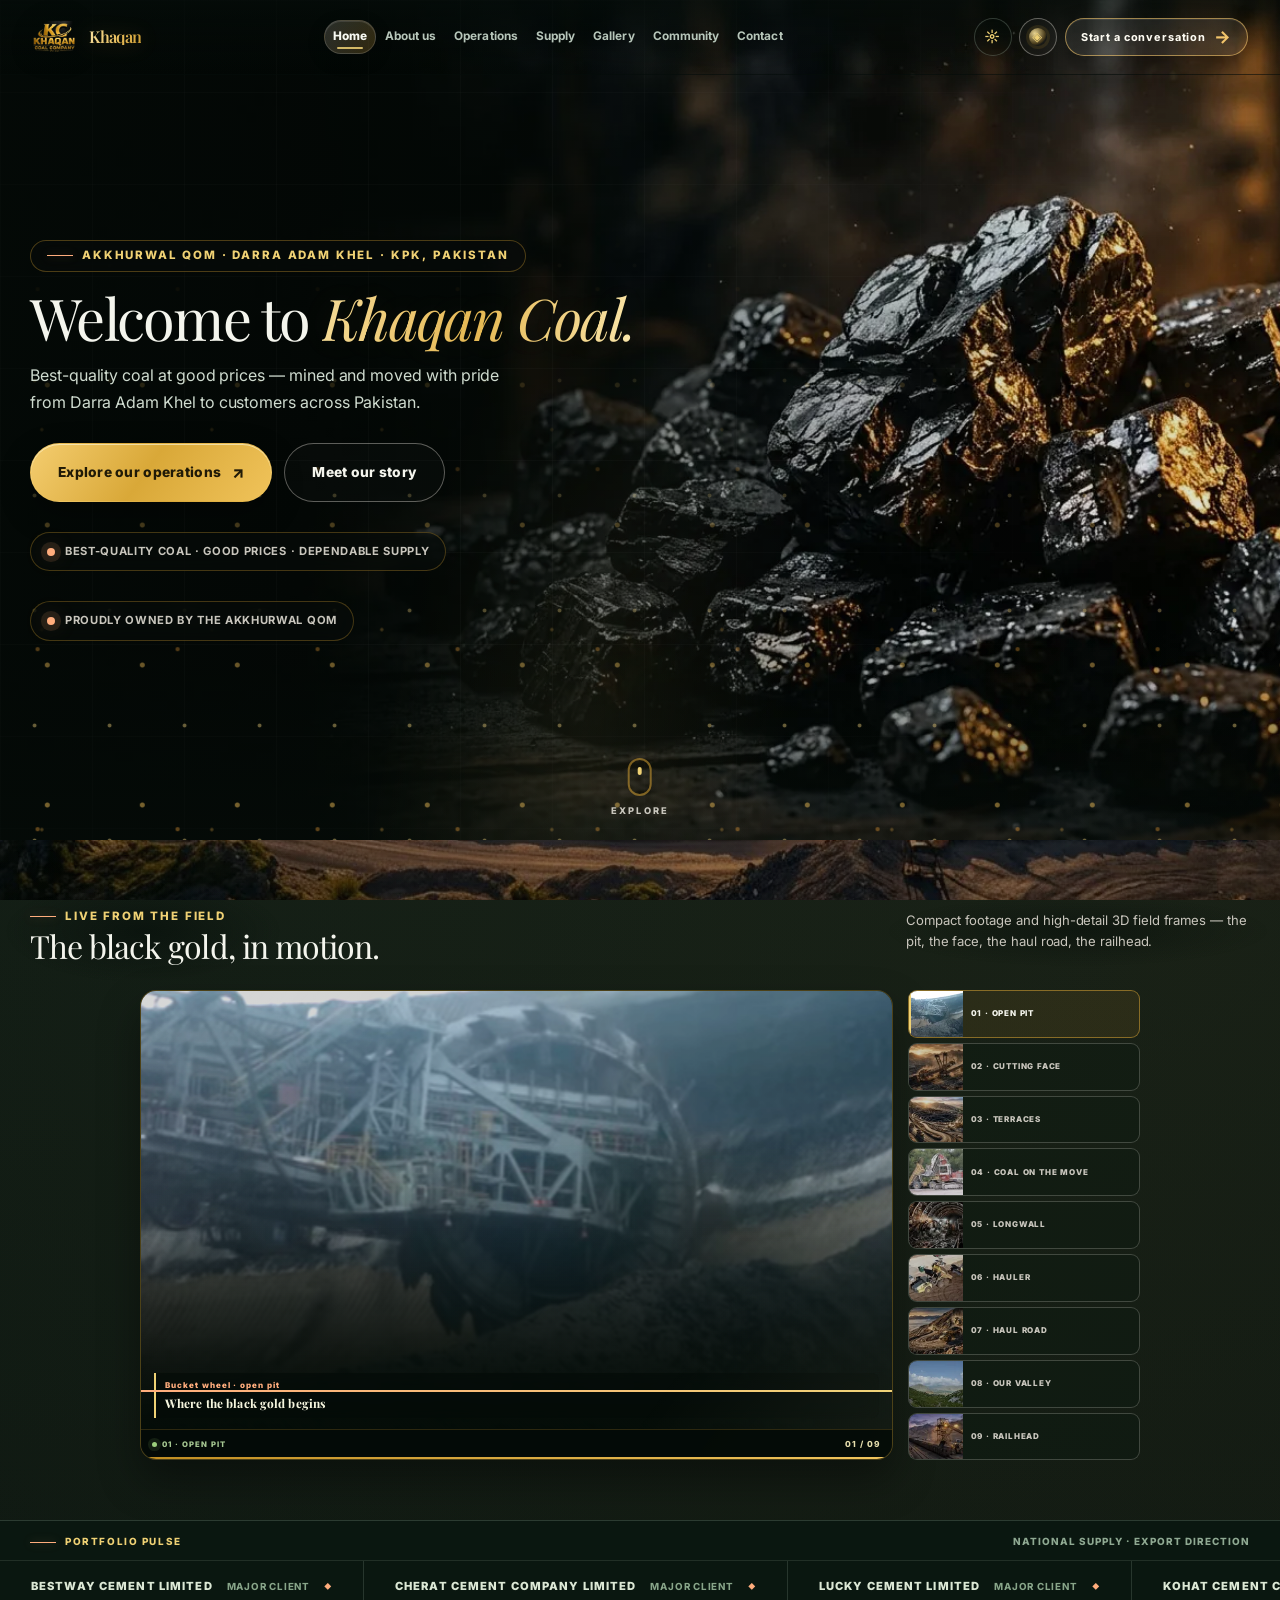
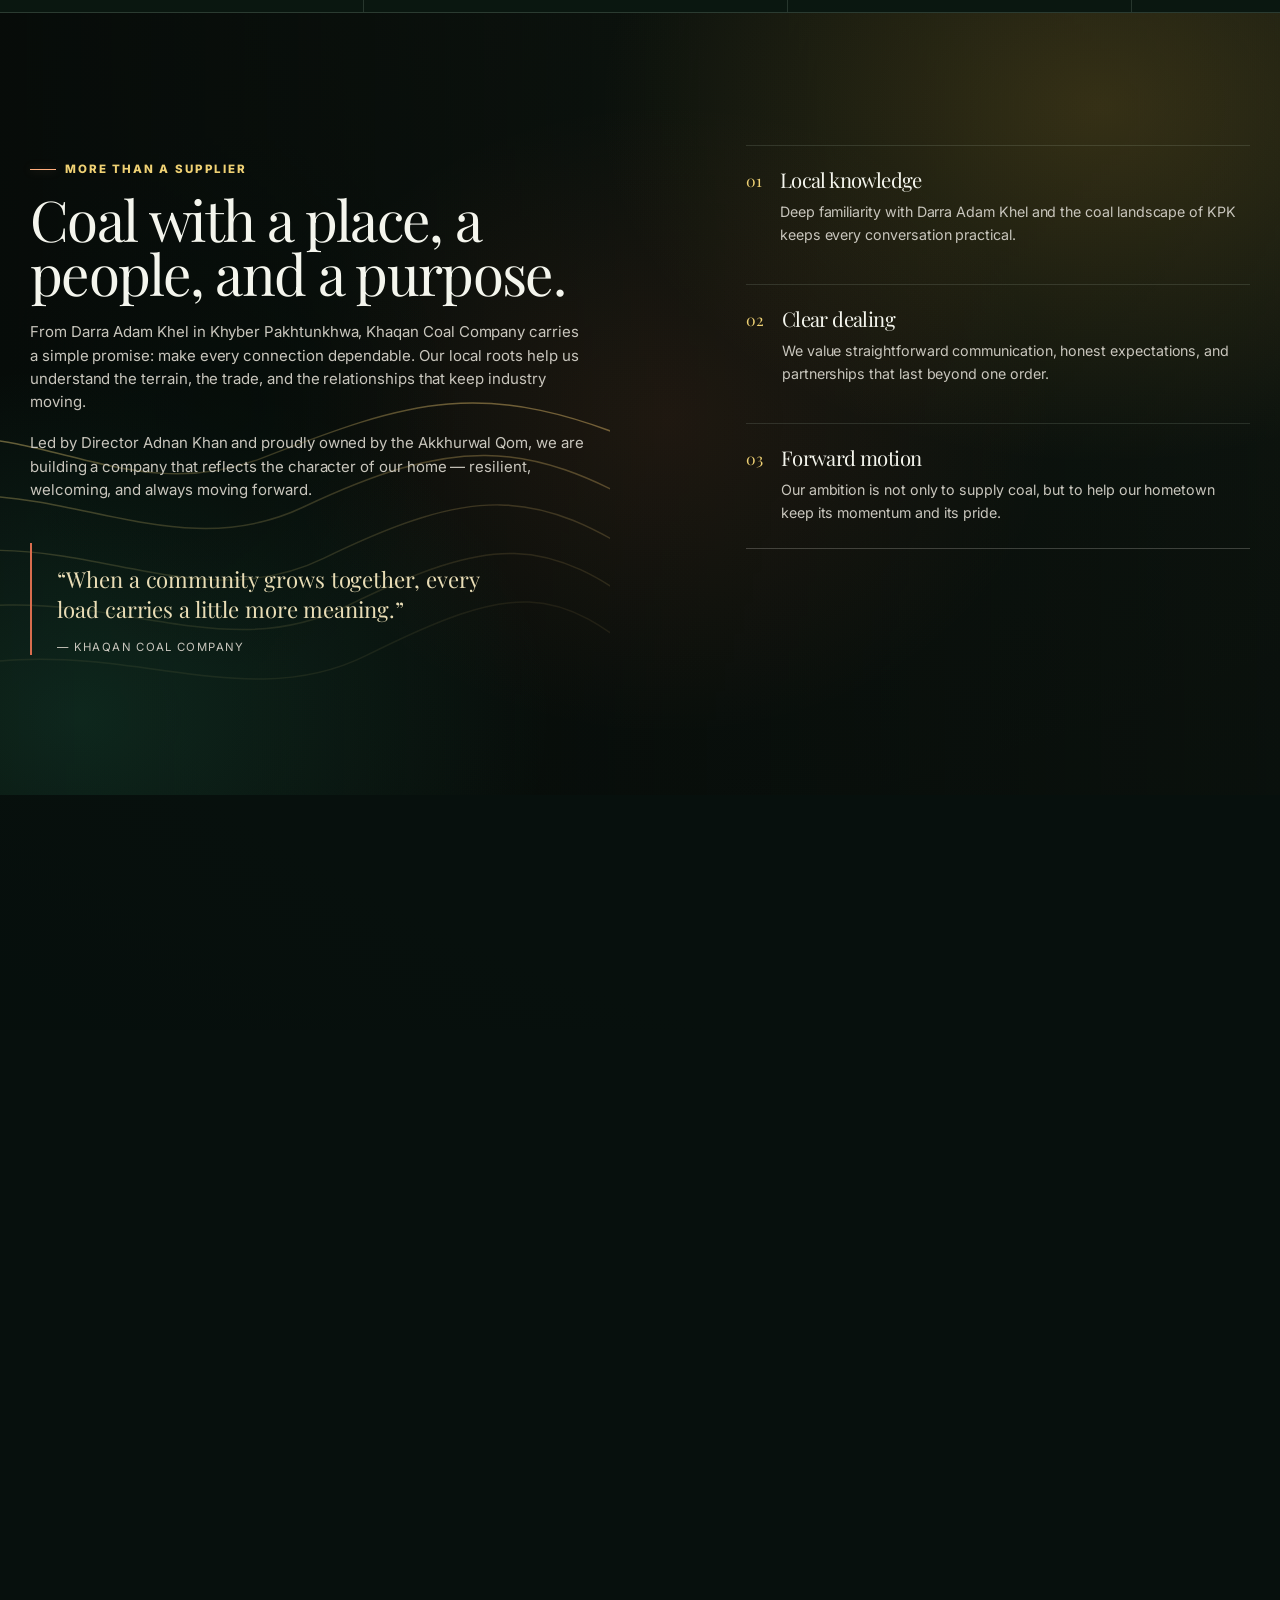
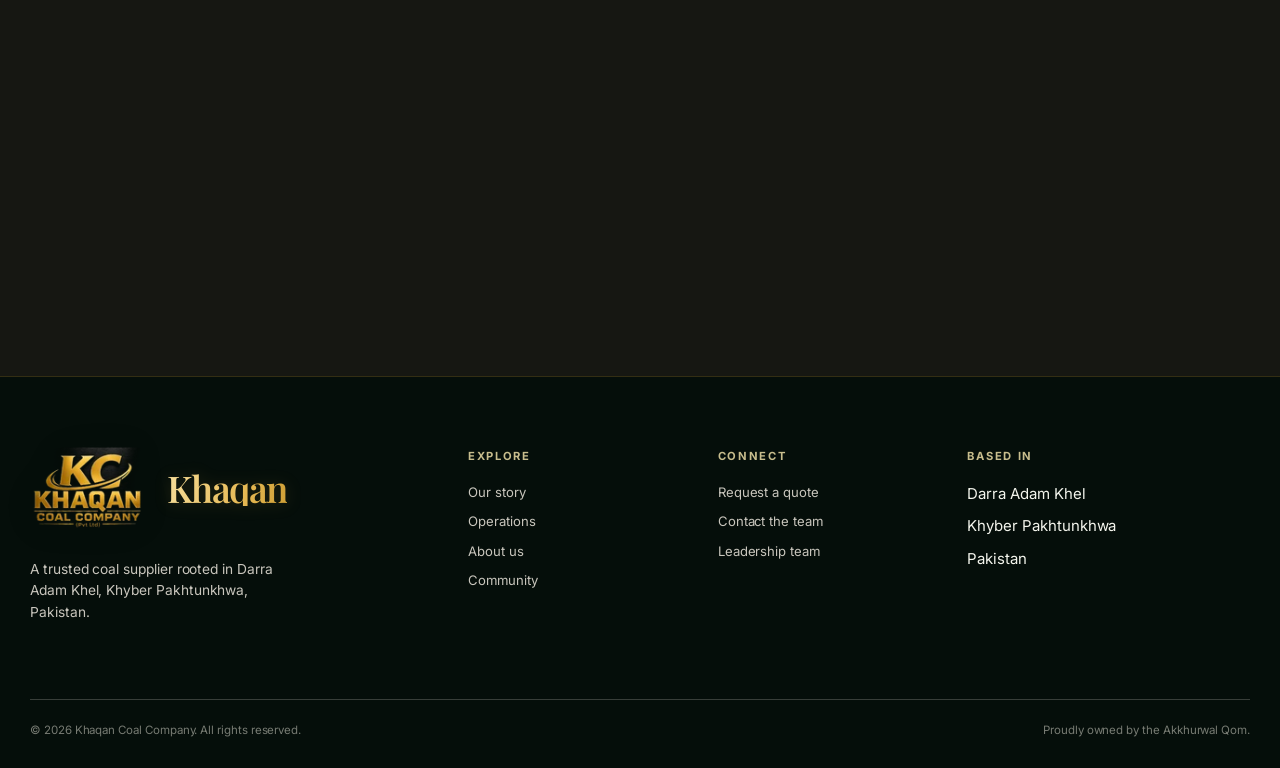
==== commit b6cc08ec: "Fix CRM changes and uploads disappearing after sign-out The CRM is local-first but two behaviours ma" ====
--- a/index.html
+++ b/index.html
@@ -170,6 +170,6 @@
     </div>
     <div class="container footer-bottom"><span>© <span data-year>2026</span> Khaqan Coal Company. All rights reserved.</span><span>Proudly owned by the Akkhurwal Qom.</span></div>
   </footer>
-  <script src="supabase-config.js?v=1"></script><script src="cloud.js?v=9"></script><script src="script.js?v=28"></script>
+  <script src="supabase-config.js?v=1"></script><script src="cloud.js?v=10"></script><script src="script.js?v=29"></script>
 </body>
 </html>
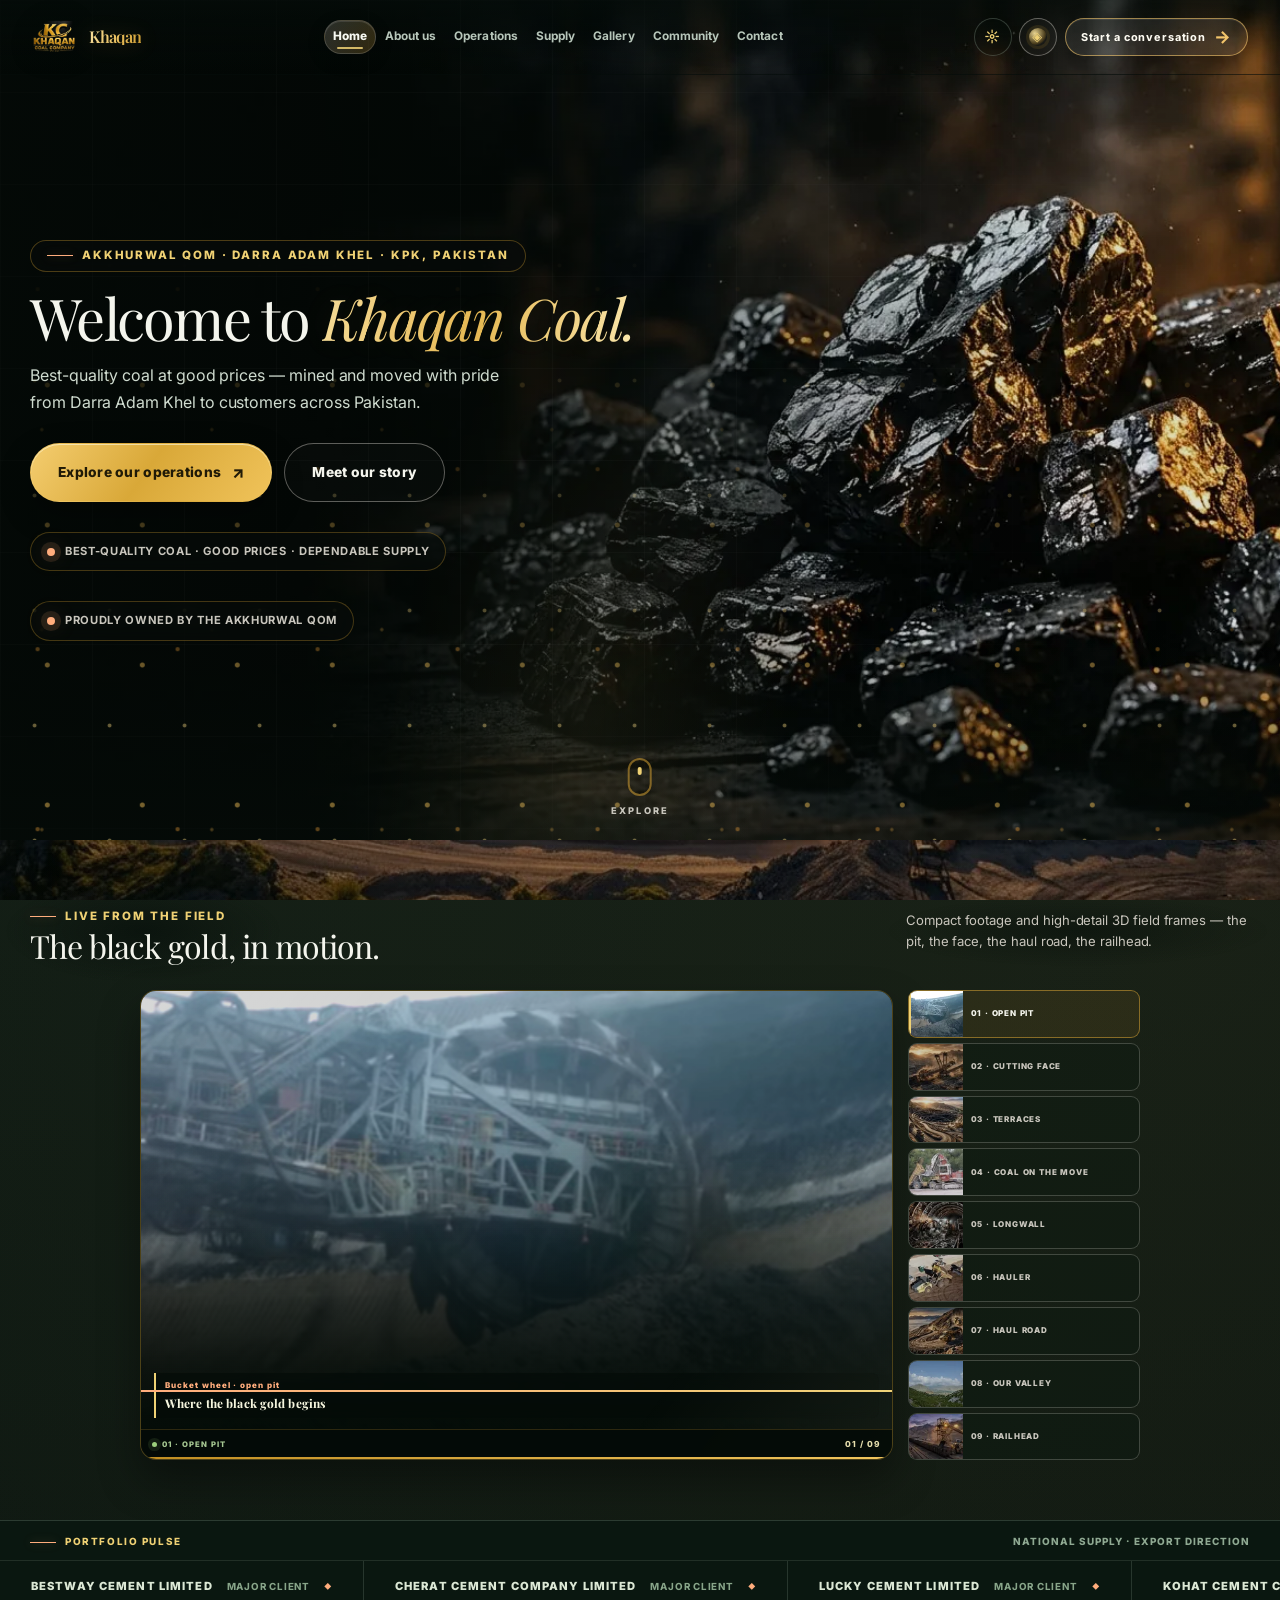
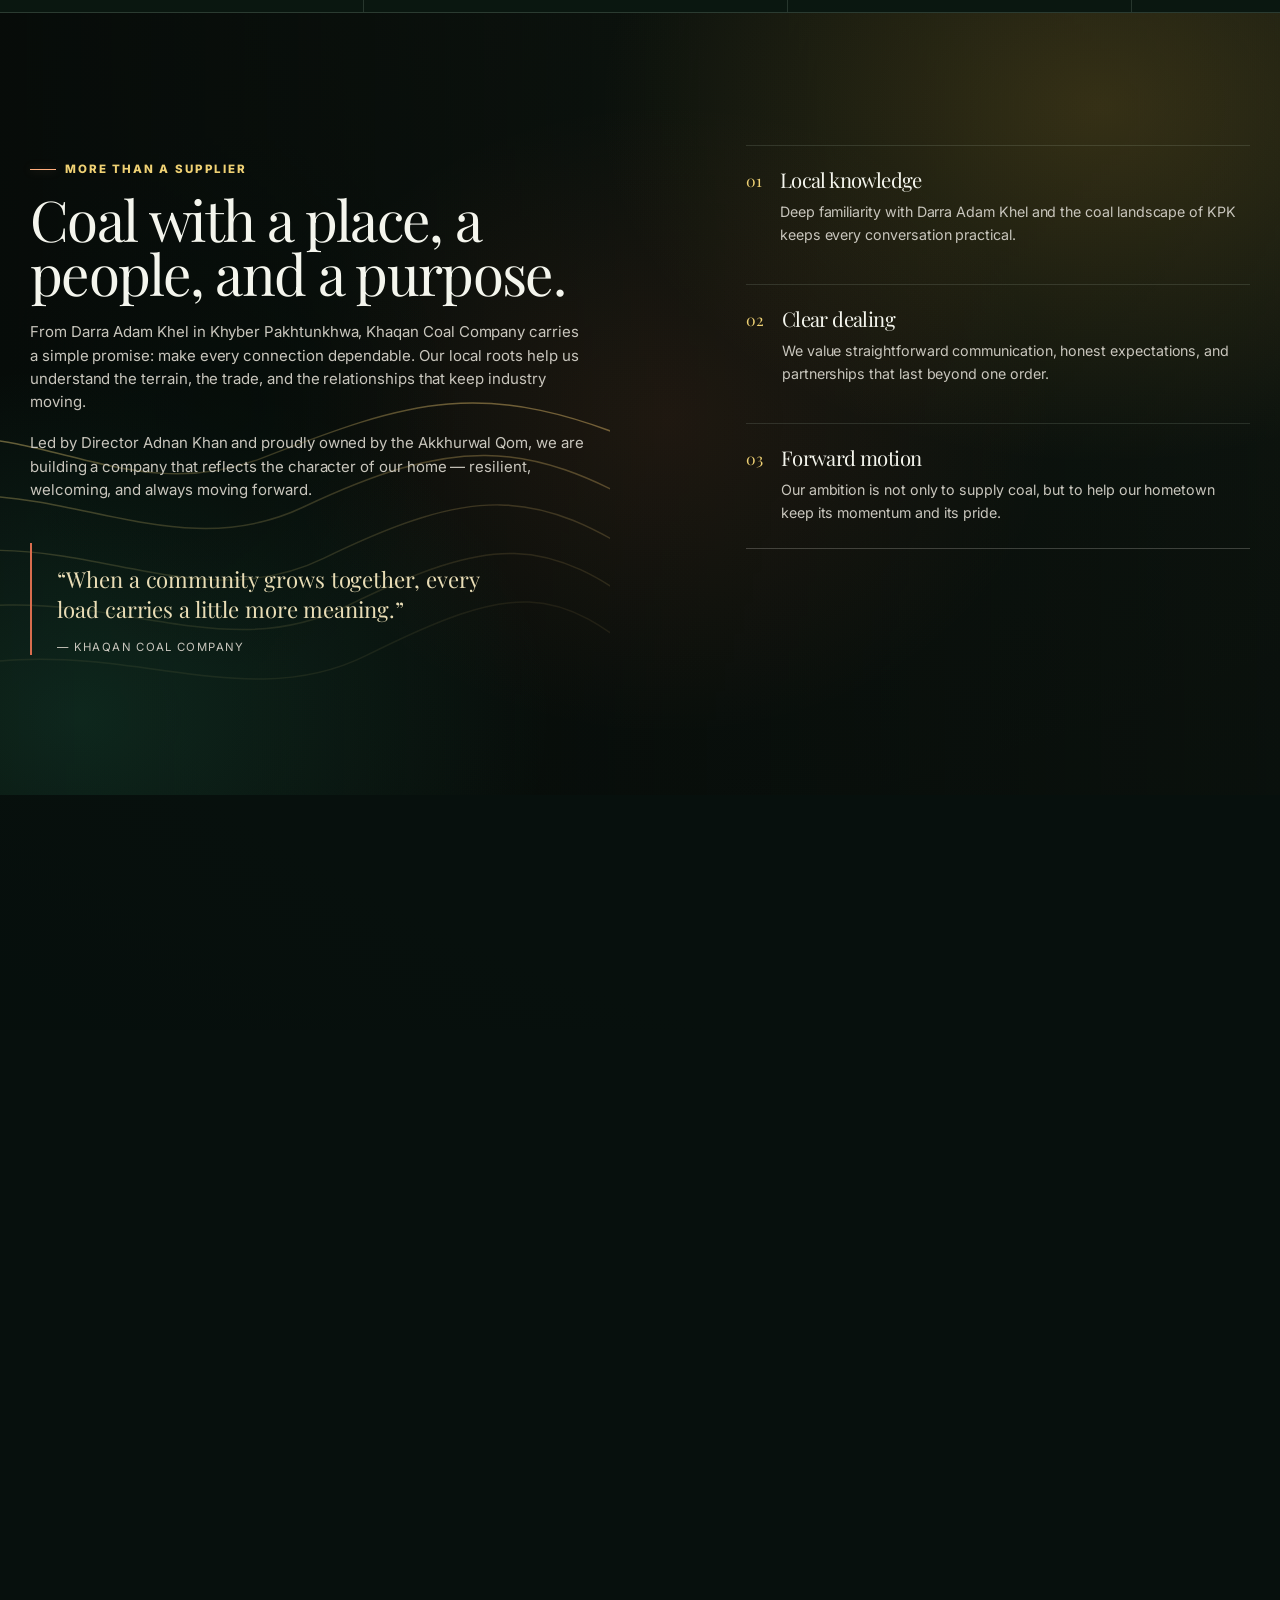
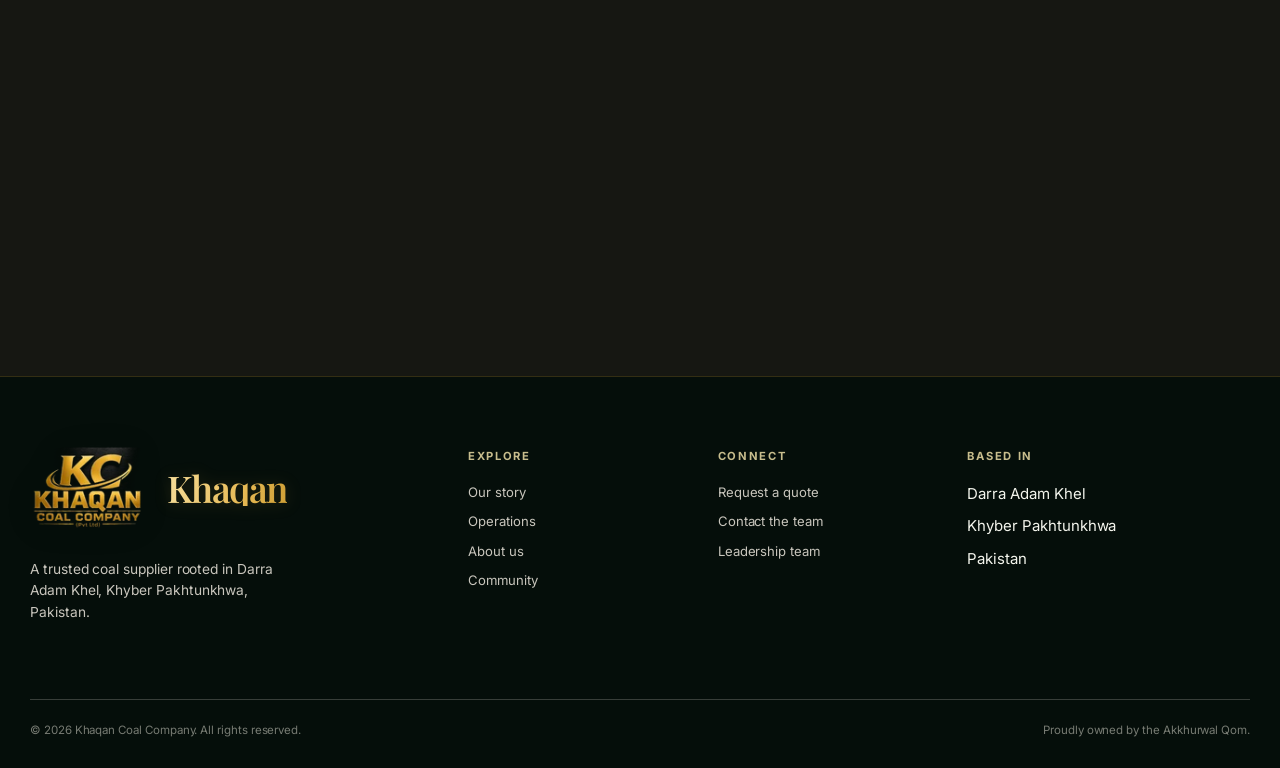
==== commit 9dde94a3: "Fix media deletion end-to-end, add All-media inventory and editable page copy Media delete / remove " ====
--- a/index.html
+++ b/index.html
@@ -6,7 +6,7 @@
   <meta name="theme-color" content="#0b0d0d"><script>(function(){try{var s=localStorage.getItem('khaqanSkin');document.documentElement.dataset.skin=(s==='marble'||s==='obsidian')?s:'signature';var t=localStorage.getItem('khaqanTheme');document.documentElement.dataset.theme=(t==='day')?'day':'night';}catch(e){document.documentElement.dataset.skin='signature';document.documentElement.dataset.theme='night';}})();</script>
   <meta name="description" content="Khaqan Coal Company — Darra Adam Khel's leading local coal supplier, rooted in Khyber Pakhtunkhwa, Pakistan.">
   <title>Khaqan Coal Company Pvt. Ltd. | Darra Adam Khel</title>
-  <meta property="og:type" content="website"><meta property="og:title" content="Khaqan Coal Company Pvt. Ltd. | Darra Adam Khel"><meta property="og:description" content="Best-quality coal from Darra Adam Khel, Khyber Pakhtunkhwa — competitive rates, dependable logistics, and an export future ahead."><meta property="og:site_name" content="Khaqan Coal Company"><meta property="og:image" content="media/og/index.jpg?v=1"><meta property="og:image:width" content="1200"><meta property="og:image:height" content="630"><meta property="og:image:alt" content="Khaqan Coal Company - Home: &quot;Welcome to Khaqan Coal.&quot; over a night photograph from the site"><meta name="twitter:card" content="summary_large_image"><meta name="twitter:title" content="Khaqan Coal Company Pvt. Ltd. | Darra Adam Khel"><meta name="twitter:description" content="Khaqan Coal Company — Darra Adam Khel&#x27;s leading local coal supplier, rooted in Khyber Pakhtunkhwa, Pakistan."><meta name="twitter:image" content="media/og/index.jpg?v=1"><link rel="preconnect" href="https://fonts.googleapis.com"><link rel="preconnect" href="https://fonts.gstatic.com" crossorigin><link href="https://fonts.googleapis.com/css2?family=Playfair+Display:ital,wght@0,400..900;1,400..900&family=Inter:ital,wght@0,300..900;1,300..900&display=swap" rel="stylesheet"><link rel="icon" href="favicon.png" type="image/png" sizes="128x128"><link rel="icon" href="favicon.svg" type="image/svg+xml"><link rel="apple-touch-icon" href="media/icons/apple-touch-icon.png?v=1"><link rel="preload" as="image" href="media/coal-hero.webp" fetchpriority="high"><link rel="preload" as="image" href="media/cine/hero-01.webp"><link rel="stylesheet" href="styles.css?v=4"><link rel="stylesheet" href="themes.css?v=18"><link rel="stylesheet" href="themes-marble.css?v=1" data-skin-stylesheet="marble" media="not all"><link rel="stylesheet" href="themes-obsidian.css?v=1" data-skin-stylesheet="obsidian" media="not all"><script>(function(){var skin=document.documentElement.dataset.skin||'signature';document.querySelectorAll('link[data-skin-stylesheet]').forEach(function(link){link.media=link.dataset.skinStylesheet===skin?'all':'not all';});})();</script><link rel="stylesheet" href="themes-shared.css?v=7"><link rel="manifest" href="site.webmanifest"><script type="speculationrules">{"prerender":[{"where":{"href_matches":"*.html"},"eagerness":"moderate"}]}</script>
+  <meta property="og:type" content="website"><meta property="og:title" content="Khaqan Coal Company Pvt. Ltd. | Darra Adam Khel"><meta property="og:description" content="Best-quality coal from Darra Adam Khel, Khyber Pakhtunkhwa — competitive rates, dependable logistics, and an export future ahead."><meta property="og:site_name" content="Khaqan Coal Company"><meta property="og:image" content="media/og/index.jpg?v=1"><meta property="og:image:width" content="1200"><meta property="og:image:height" content="630"><meta property="og:image:alt" content="Khaqan Coal Company - Home: &quot;Welcome to Khaqan Coal.&quot; over a night photograph from the site"><meta name="twitter:card" content="summary_large_image"><meta name="twitter:title" content="Khaqan Coal Company Pvt. Ltd. | Darra Adam Khel"><meta name="twitter:description" content="Khaqan Coal Company — Darra Adam Khel&#x27;s leading local coal supplier, rooted in Khyber Pakhtunkhwa, Pakistan."><meta name="twitter:image" content="media/og/index.jpg?v=1"><link rel="preconnect" href="https://fonts.googleapis.com"><link rel="preconnect" href="https://fonts.gstatic.com" crossorigin><link href="https://fonts.googleapis.com/css2?family=Playfair+Display:ital,wght@0,400..900;1,400..900&family=Inter:ital,wght@0,300..900;1,300..900&display=swap" rel="stylesheet"><link rel="icon" href="favicon.png" type="image/png" sizes="128x128"><link rel="icon" href="favicon.svg" type="image/svg+xml"><link rel="apple-touch-icon" href="media/icons/apple-touch-icon.png?v=1"><link rel="preload" as="image" href="media/coal-hero.webp" fetchpriority="high"><link rel="preload" as="image" href="media/cine/hero-01.webp"><link rel="stylesheet" href="styles.css?v=4"><link rel="stylesheet" href="themes.css?v=18"><link rel="stylesheet" href="themes-marble.css?v=1" data-skin-stylesheet="marble" media="not all"><link rel="stylesheet" href="themes-obsidian.css?v=1" data-skin-stylesheet="obsidian" media="not all"><script>(function(){var skin=document.documentElement.dataset.skin||'signature';document.querySelectorAll('link[data-skin-stylesheet]').forEach(function(link){link.media=link.dataset.skinStylesheet===skin?'all':'not all';});})();</script><link rel="stylesheet" href="themes-shared.css?v=8"><link rel="manifest" href="site.webmanifest"><script type="speculationrules">{"prerender":[{"where":{"href_matches":"*.html"},"eagerness":"moderate"}]}</script>
 </head>
 <body class="page-home"><a class="skip-link" href="#main">Skip to content</a><div class="coal-page-bg" aria-hidden="true"><canvas class="cine-canvas"></canvas><img class="cine-src" src="media/cine/hero-01.webp" alt="" width="1376" height="768" decoding="async" fetchpriority="high"><img class="cine-src" src="media/cine/hero-02.webp" alt="" width="1376" height="768" loading="lazy" decoding="async"><img class="cine-src" src="media/cine/hero-03.webp" alt="" width="1376" height="768" loading="lazy" decoding="async"><img class="cine-src" src="media/cine/hero-04.webp" alt="" width="1376" height="768" loading="lazy" decoding="async"><img class="cine-src" src="media/cine/hero-05.webp" alt="" width="1376" height="768" loading="lazy" decoding="async"><img class="cine-src" src="media/cine/reel-aerial.webp" alt="" width="1376" height="768" loading="lazy" decoding="async"><img class="cine-src" src="media/cine/reel-underground.webp" alt="" width="1376" height="768" loading="lazy" decoding="async"><img class="cine-src" src="media/cine/reel-stockpile.webp" alt="" width="1376" height="768" loading="lazy" decoding="async"><div class="cine-veil"></div></div>
   <header class="site-header" id="site-header">
@@ -47,7 +47,7 @@
 
     <section class="section-tight reel-band" aria-label="Highlights from the field">
       <div class="container">
-        <div class="reel-band-head reveal">
+        <div class="reel-band-head reveal" data-section-copy="home:reel">
           <div><span class="eyebrow">Live from the field</span><h2>The black gold, in motion.</h2></div>
           <p>Compact footage and high-detail 3D field frames — the pit, the face, the haul road, the railhead.</p>
         </div>
@@ -134,7 +134,7 @@
 
     <section class="section section-soft">
       <div class="container">
-        <div class="section-head reveal"><div><span class="eyebrow">The Khaqan way</span><h2>From seam to site, done with care.</h2></div><p>A focused supply flow, shaped by local experience and built around the needs of the people we serve.</p></div>
+        <div class="section-head reveal" data-section-copy="home:journey"><div><span class="eyebrow">The Khaqan way</span><h2>From seam to site, done with care.</h2></div><p>A focused supply flow, shaped by local experience and built around the needs of the people we serve.</p></div>
         <div class="pathway journey-pathway reveal delay-1">
           <article class="path-card journey-card" data-step="01"><div class="journey-media" data-media-slot="home:journey:1"><picture><source type="image/webp" srcset="media/mine-3d-underground.webp"><img src="media/mine-3d-underground.jpg" width="1376" height="768" alt="Mining equipment working in terraced rocky terrain" loading="lazy" decoding="async"></picture><span class="journey-tag">01 / Origin</span><span class="journey-glint"></span></div><div class="path-icon"><svg viewBox="0 0 24 24" fill="none" stroke="currentColor" stroke-width="1.7"><path d="m3 17 8-13 3 5 4-2 3 10H3Z"/><path d="m8 17 2-4 3 2 2-3 3 5"/></svg></div><div class="journey-copy"><h3>Source</h3><p>We stay close to the ground, working through trusted local relationships and a clear understanding of origin.</p></div></article>
           <article class="path-card journey-card" data-step="02"><div class="journey-media" data-media-slot="home:journey:2"><picture><source type="image/webp" srcset="media/mine-3d-stockpile.webp"><img src="media/mine-3d-stockpile.jpg" width="1376" height="768" alt="Aerial view of mining machinery and conveyor system" loading="lazy" decoding="async"></picture><span class="journey-tag">02 / Align</span><span class="journey-process-dots"><i></i><i></i><i></i></span></div><div class="path-icon"><svg viewBox="0 0 24 24" fill="none" stroke="currentColor" stroke-width="1.7"><path d="M4 5h16v14H4z"/><path d="M8 9h8M8 13h5M8 17h8"/></svg></div><div class="journey-copy"><h3>Prepare</h3><p>Every requirement deserves attention. We align the right material, the right details, and the right expectation.</p></div></article>
@@ -143,15 +143,15 @@
       </div>
     </section>
 
-    <section class="section section-soft field-notes"><div class="container"><div class="section-head reveal"><div><span class="eyebrow">Field notes</span><h2>See the scale of the work.</h2></div><p>Real mining imagery and compact field footage bring the story closer to the ground.</p></div><div class="media-rail reveal delay-1"><figure class="media-tile media-tile-wide" data-media-slot="home:field-notes:1"><picture><source type="image/webp" srcset="media/mine-3d-terraces-768.webp 768w, media/mine-3d-terraces.webp 1376w" sizes="(min-width: 1300px) 540px, (min-width: 1000px) 420px, (min-width: 640px) 94vw, 92vw"><img src="media/mine-3d-terraces.jpg" width="1376" height="768" alt="3D visualization of a mountain coal mine with terraced coal seams" loading="lazy" decoding="async"></picture><figcaption><span>01 · Field reference</span><strong>Where the material begins.</strong></figcaption></figure><figure class="media-tile" data-media-slot="home:field-notes:2"><picture><source type="image/webp" srcset="media/mine-3d-underground-768.webp 768w, media/mine-3d-underground.webp 1376w" sizes="(min-width: 1300px) 300px, (min-width: 1000px) 235px, (min-width: 640px) 46vw, 92vw"><img src="media/mine-3d-underground.jpg" width="1376" height="768" alt="3D visualization inside an underground coal mine tunnel" loading="lazy" decoding="async"></picture><figcaption><span>02 · Heavy equipment</span><strong>Scale, movement, precision.</strong></figcaption></figure><figure class="media-tile media-video-tile" data-media-slot="home:field-notes:3"><video autoplay muted loop playsinline preload="metadata" poster="media/excavator-poster.webp" aria-label="Short video of a large excavator working with a haul truck"><source src="media/excavator-360.webm" type="video/webm"></video><figcaption><span>03 · Motion study</span><strong>Machines at work.</strong></figcaption></figure></div></div></section>
+    <section class="section section-soft field-notes"><div class="container"><div class="section-head reveal" data-section-copy="home:field-notes"><div><span class="eyebrow">Field notes</span><h2>See the scale of the work.</h2></div><p>Real mining imagery and compact field footage bring the story closer to the ground.</p></div><div class="media-rail reveal delay-1"><figure class="media-tile media-tile-wide" data-media-slot="home:field-notes:1"><picture><source type="image/webp" srcset="media/mine-3d-terraces-768.webp 768w, media/mine-3d-terraces.webp 1376w" sizes="(min-width: 1300px) 540px, (min-width: 1000px) 420px, (min-width: 640px) 94vw, 92vw"><img src="media/mine-3d-terraces.jpg" width="1376" height="768" alt="3D visualization of a mountain coal mine with terraced coal seams" loading="lazy" decoding="async"></picture><figcaption><span>01 · Field reference</span><strong>Where the material begins.</strong></figcaption></figure><figure class="media-tile" data-media-slot="home:field-notes:2"><picture><source type="image/webp" srcset="media/mine-3d-underground-768.webp 768w, media/mine-3d-underground.webp 1376w" sizes="(min-width: 1300px) 300px, (min-width: 1000px) 235px, (min-width: 640px) 46vw, 92vw"><img src="media/mine-3d-underground.jpg" width="1376" height="768" alt="3D visualization inside an underground coal mine tunnel" loading="lazy" decoding="async"></picture><figcaption><span>02 · Heavy equipment</span><strong>Scale, movement, precision.</strong></figcaption></figure><figure class="media-tile media-video-tile" data-media-slot="home:field-notes:3"><video autoplay muted loop playsinline preload="metadata" poster="media/excavator-poster.webp" aria-label="Short video of a large excavator working with a haul truck"><source src="media/excavator-360.webm" type="video/webm"></video><figcaption><span>03 · Motion study</span><strong>Machines at work.</strong></figcaption></figure></div></div></section>
 
     <section class="section section-soft business-snapshot"><div class="container"><div class="section-head reveal"><div><span class="eyebrow">Business performance</span><h2>A supply platform with measurable momentum.</h2></div><p>Management-provided performance highlights from Khaqan Coal Company (Private) Limited.</p></div><div class="proof-strip reveal delay-1"><article><span>Total quantity supplied</span><strong data-cms="totalQuantity">535,121.35 MT</strong><small>Reported overall performance</small></article><article><span>Total turnover</span><strong data-cms="totalTurnover">PKR 21,011,459,921</strong><small>Over PKR 21 billion</small></article><article><span>Key sectors</span><strong>Cement + industrial</strong><small>Nationwide customer base</small></article><article><span>Next direction</span><strong>Export</strong><small>Preparing routes beyond Pakistan</small></article></div><a class="text-link snapshot-link" href="about.html">View the full business profile</a></div></section>
 
-    <section class="section section-dark distribution-section"><div class="container"><div class="section-head reveal"><div><span class="eyebrow">Mine · move · market</span><h2>Coal supply with a wider horizon.</h2></div><p>From the mine and mountain road to rail and onward markets, we are building a distribution story that starts in Khyber Pakhtunkhwa and reaches further.</p></div><div class="distribution-grid reveal delay-1"><figure class="distribution-card distribution-card-large" data-media-slot="home:distribution:1"><picture><source type="image/webp" srcset="media/coal-haul-truck-768.webp 768w, media/coal-haul-truck.webp 1600w" sizes="(min-width: 1300px) 540px, (min-width: 1000px) 420px, (min-width: 640px) 94vw, 92vw"><img src="media/coal-haul-truck.jpg" width="1600" height="1067" alt="Large haul truck carrying coal at an open-cut mine" loading="lazy" decoding="async"></picture><figcaption><span>01 · Mine to road</span><strong>Heavy haul, clear direction.</strong></figcaption></figure><figure class="distribution-card" data-media-slot="home:distribution:2"><picture><source type="image/webp" srcset="media/coal-rail-transport-768.webp 768w, media/coal-rail-transport.webp 1600w" sizes="(min-width: 1300px) 540px, (min-width: 1000px) 420px, (min-width: 640px) 94vw, 92vw"><img src="media/coal-rail-transport.jpg" width="1600" height="1200" alt="Rail wagons loaded with coal at a station" loading="lazy" decoding="async"></picture><figcaption><span>02 · Rail movement</span><strong>Coal moving onward.</strong></figcaption></figure><figure class="distribution-card" data-media-slot="home:distribution:3"><picture><source type="image/webp" srcset="media/coal-mine-transport-768.webp 768w, media/coal-mine-transport.webp 1600w" sizes="(min-width: 1300px) 540px, (min-width: 1000px) 420px, (min-width: 640px) 94vw, 92vw"><img src="media/coal-mine-transport.jpg" width="1600" height="1200" alt="Mining haul trucks travelling through a terraced open pit" loading="lazy" decoding="async"></picture><figcaption><span>03 · Site logistics</span><strong>Transport built into the plan.</strong></figcaption></figure></div></div></section>
+    <section class="section section-dark distribution-section"><div class="container"><div class="section-head reveal" data-section-copy="home:distribution"><div><span class="eyebrow">Mine · move · market</span><h2>Coal supply with a wider horizon.</h2></div><p>From the mine and mountain road to rail and onward markets, we are building a distribution story that starts in Khyber Pakhtunkhwa and reaches further.</p></div><div class="distribution-grid reveal delay-1"><figure class="distribution-card distribution-card-large" data-media-slot="home:distribution:1"><picture><source type="image/webp" srcset="media/coal-haul-truck-768.webp 768w, media/coal-haul-truck.webp 1600w" sizes="(min-width: 1300px) 540px, (min-width: 1000px) 420px, (min-width: 640px) 94vw, 92vw"><img src="media/coal-haul-truck.jpg" width="1600" height="1067" alt="Large haul truck carrying coal at an open-cut mine" loading="lazy" decoding="async"></picture><figcaption><span>01 · Mine to road</span><strong>Heavy haul, clear direction.</strong></figcaption></figure><figure class="distribution-card" data-media-slot="home:distribution:2"><picture><source type="image/webp" srcset="media/coal-rail-transport-768.webp 768w, media/coal-rail-transport.webp 1600w" sizes="(min-width: 1300px) 540px, (min-width: 1000px) 420px, (min-width: 640px) 94vw, 92vw"><img src="media/coal-rail-transport.jpg" width="1600" height="1200" alt="Rail wagons loaded with coal at a station" loading="lazy" decoding="async"></picture><figcaption><span>02 · Rail movement</span><strong>Coal moving onward.</strong></figcaption></figure><figure class="distribution-card" data-media-slot="home:distribution:3"><picture><source type="image/webp" srcset="media/coal-mine-transport-768.webp 768w, media/coal-mine-transport.webp 1600w" sizes="(min-width: 1300px) 540px, (min-width: 1000px) 420px, (min-width: 640px) 94vw, 92vw"><img src="media/coal-mine-transport.jpg" width="1600" height="1200" alt="Mining haul trucks travelling through a terraced open pit" loading="lazy" decoding="async"></picture><figcaption><span>03 · Site logistics</span><strong>Transport built into the plan.</strong></figcaption></figure></div></div></section>
 
     <section class="section section-soft export-section"><div class="container export-panel reveal"><div class="export-copy"><span class="eyebrow">The next chapter</span><h2 data-cms="exportHeading">Leading from Darra Adam Khel. Preparing for the world.</h2><p data-cms="exportMessage">Khaqan Coal Company is proud to be a leading coal supplier in Pakistan and is now preparing the relationships, standards, and distribution routes needed for export.</p><a class="btn btn-primary btn-arrow" href="supply.html">Explore supply routes</a></div><div class="export-route" aria-label="Illustrated path from KPK to Pakistan to export markets"><div class="export-node active"><span>01</span><strong>KPK</strong><small>Origin</small></div><div class="export-line"><i></i></div><div class="export-node active"><span>02</span><strong>Pakistan</strong><small>Supply</small></div><div class="export-line"><i></i></div><div class="export-node"><span>03</span><strong>Beyond</strong><small>Export</small></div><div class="export-orbit"></div></div></div></section>
 
-    <section class="section section-soft managed-media-section"><div class="container"><div class="section-head reveal"><div><span class="eyebrow">From our media library</span><h2>Fresh from the field.</h2></div><p>Photos and short films added by the Khaqan team appear here — updated from the Control Room.</p></div><div class="managed-media reveal delay-1" data-managed-media="home"><p class="managed-media-empty">No featured media yet. The team can add photos and videos from the Control Room.</p></div></div></section>
+    <section class="section section-soft managed-media-section"><div class="container"><div class="section-head reveal" data-section-copy="home:gallery"><div><span class="eyebrow">From our media library</span><h2>Fresh from the field.</h2></div><p>Photos and short films added by the Khaqan team appear here — updated from the Control Room.</p></div><div class="managed-media reveal delay-1" data-managed-media="home"><p class="managed-media-empty">No featured media yet. The team can add photos and videos from the Control Room.</p></div></div></section>
 
     <section class="section section-earth">
       <div class="container callout reveal">
@@ -170,6 +170,6 @@
     </div>
     <div class="container footer-bottom"><span>© <span data-year>2026</span> Khaqan Coal Company. All rights reserved.</span><span>Proudly owned by the Akkhurwal Qom.</span></div>
   </footer>
-  <script src="supabase-config.js?v=1"></script><script src="cloud.js?v=10"></script><script src="script.js?v=29"></script>
+  <script src="supabase-config.js?v=1"></script><script src="cloud.js?v=11"></script><script src="script.js?v=30"></script>
 </body>
 </html>
--- a/themes-shared.css
+++ b/themes-shared.css
@@ -2101,6 +2101,10 @@
   transition: border-color .3s ease, background .3s ease, transform .3s ease, color .3s ease;
 }
 .reel-cut img { width: 54px; height: 100%; object-fit: cover; display: block; filter: saturate(.8) brightness(.82); transition: filter .35s ease, transform .5s ease; }
+.reel-cut video { width: 54px; height: 100%; object-fit: cover; display: block; background: #05100a; filter: saturate(.8) brightness(.82); pointer-events: none; }
+.reel-cut:hover video { filter: saturate(.95) brightness(1); }
+.reel-cut.active video { filter: saturate(1.02) brightness(1.02); }
+html[data-theme="day"] .reel-cut video { filter: saturate(.9) brightness(1) contrast(1.02); }
 .reel-cut span { padding-right: 6px; font-size: .5rem; font-weight: 850; letter-spacing: .1em; text-transform: uppercase; line-height: 1.2; overflow: hidden; text-overflow: ellipsis; white-space: nowrap; }
 .reel-cut::after { content: ""; position: absolute; z-index: 2; left: 0; top: 0; bottom: 0; width: 2px; background: var(--yellow); opacity: 0; transition: opacity .3s ease; }
 .reel-cut:hover { transform: translateX(-2px); border-color: rgba(212, 160, 52, .5); }
@@ -2122,6 +2126,7 @@
   .reel-rail { grid-template-rows: none; grid-template-columns: repeat(9, minmax(120px, 1fr)); overflow-x: auto; padding-bottom: 4px; scroll-snap-type: x proximity; }
   .reel-cut { scroll-snap-align: center; grid-template-columns: 1fr; height: 74px; align-items: stretch; }
   .reel-cut img { width: 100%; height: 100%; }
+  .reel-cut video { width: 100%; height: 100%; }
   .reel-cut span { position: absolute; right: 0; bottom: 0; left: 0; padding: 12px 6px 5px; color: #f4f7e9; background: linear-gradient(transparent, rgba(4, 12, 7, .9)); font-size: .46rem; }
   .reel-cut::after { width: 100%; height: 2px; top: auto; bottom: 0; }
   html[data-theme="day"] .reel-cut span { color: #f4f7e9; }
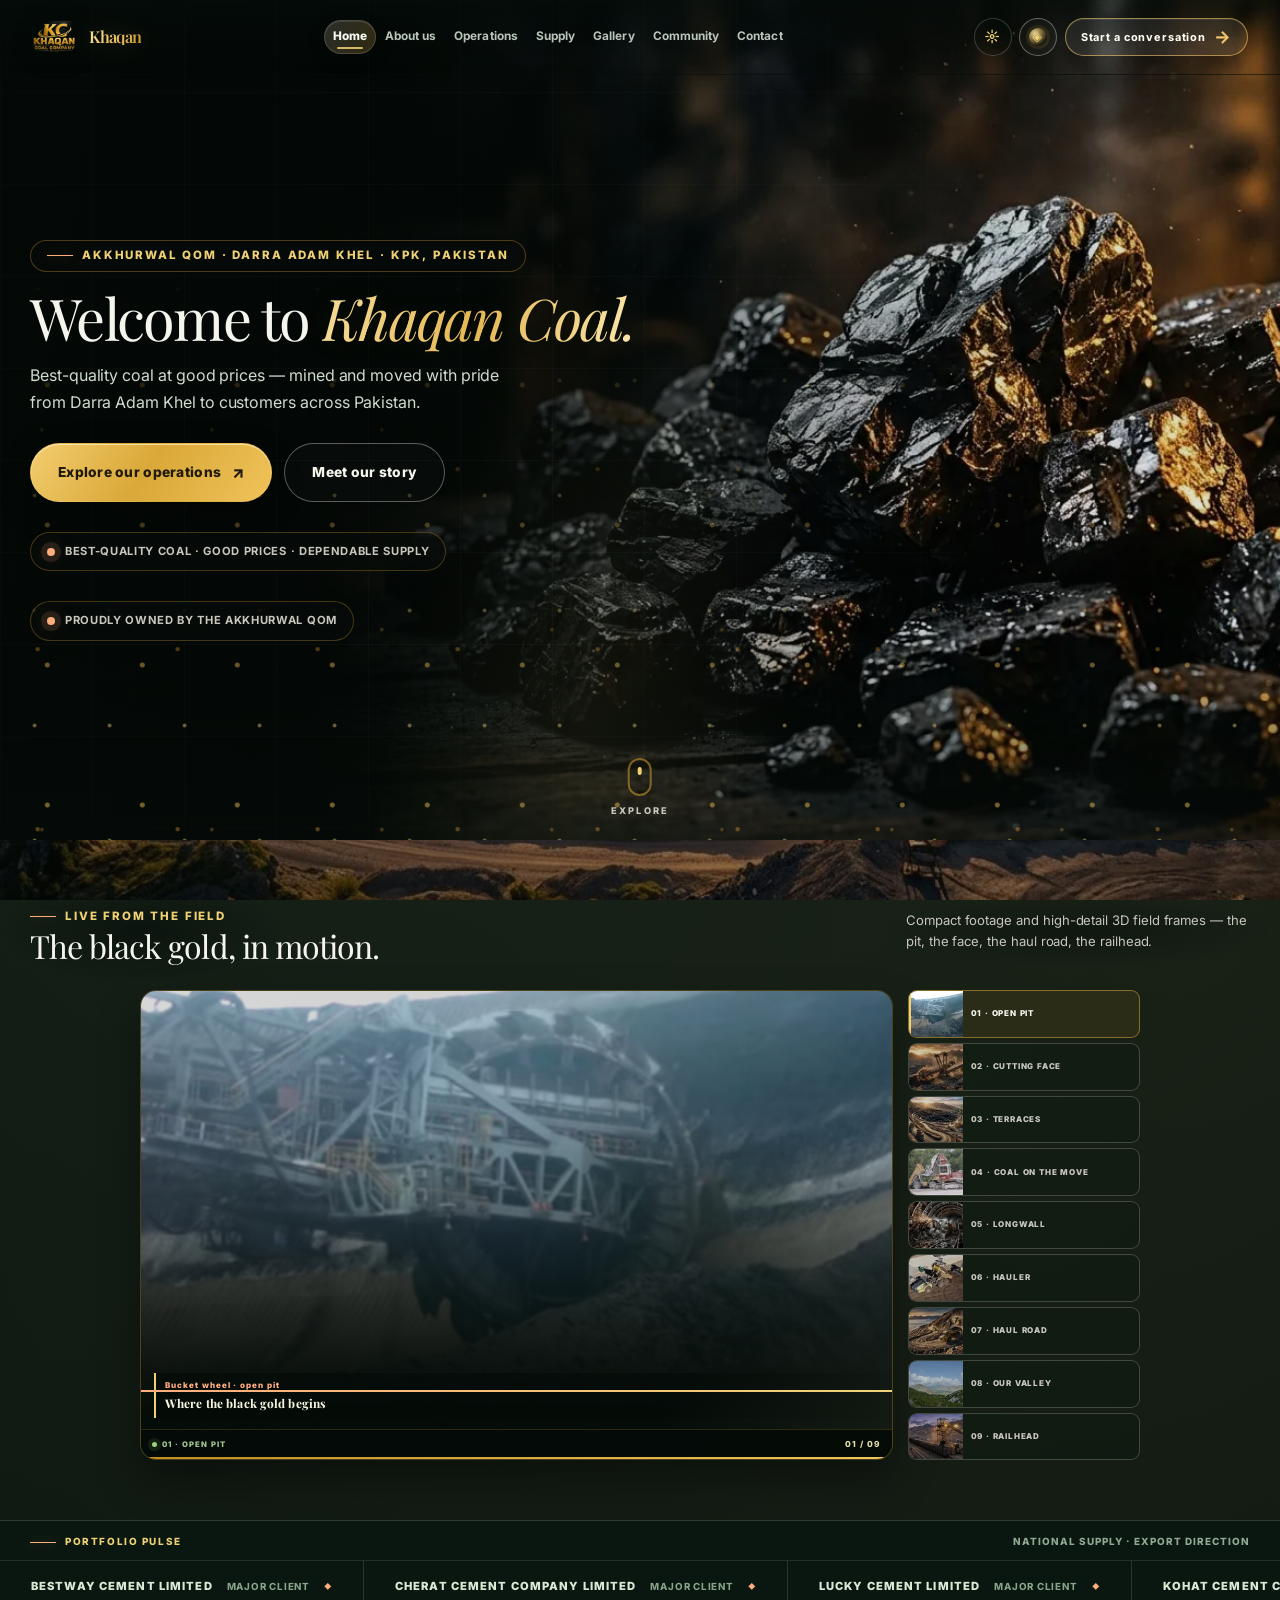
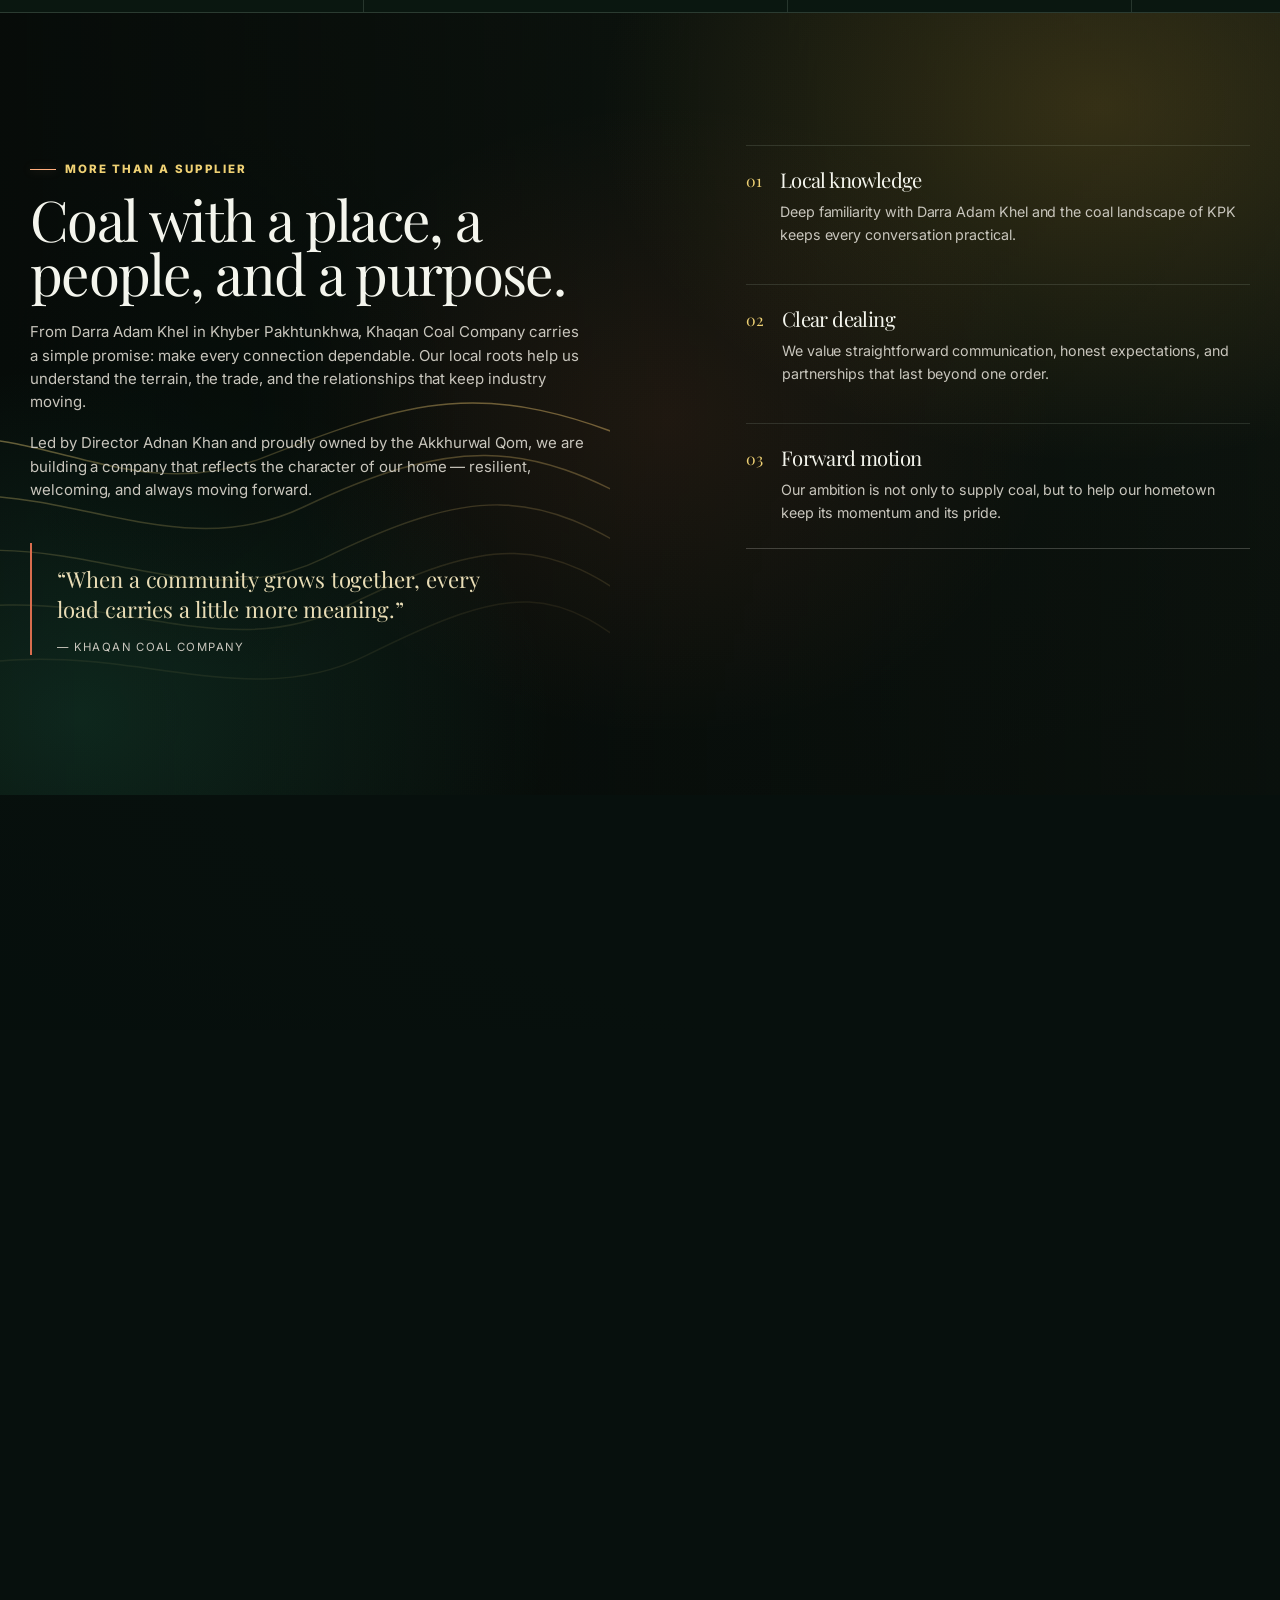
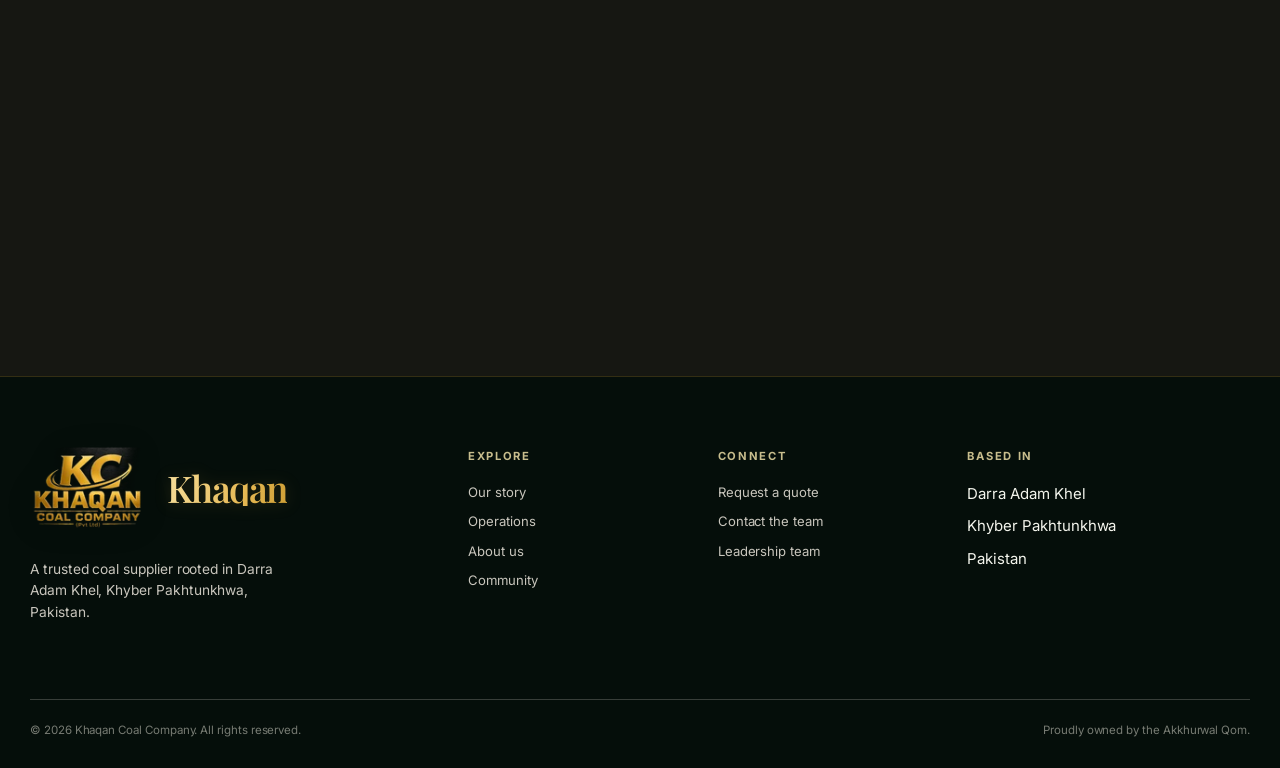
==== commit 76227a03: "Add leadership team editor + reel sequence re-order (rotation order) Control Room now lets administr" ====
--- a/index.html
+++ b/index.html
@@ -170,6 +170,6 @@
     </div>
     <div class="container footer-bottom"><span>© <span data-year>2026</span> Khaqan Coal Company. All rights reserved.</span><span>Proudly owned by the Akkhurwal Qom.</span></div>
   </footer>
-  <script src="supabase-config.js?v=1"></script><script src="cloud.js?v=11"></script><script src="script.js?v=30"></script>
+  <script src="supabase-config.js?v=1"></script><script src="cloud.js?v=12"></script><script src="script.js?v=31"></script>
 </body>
 </html>
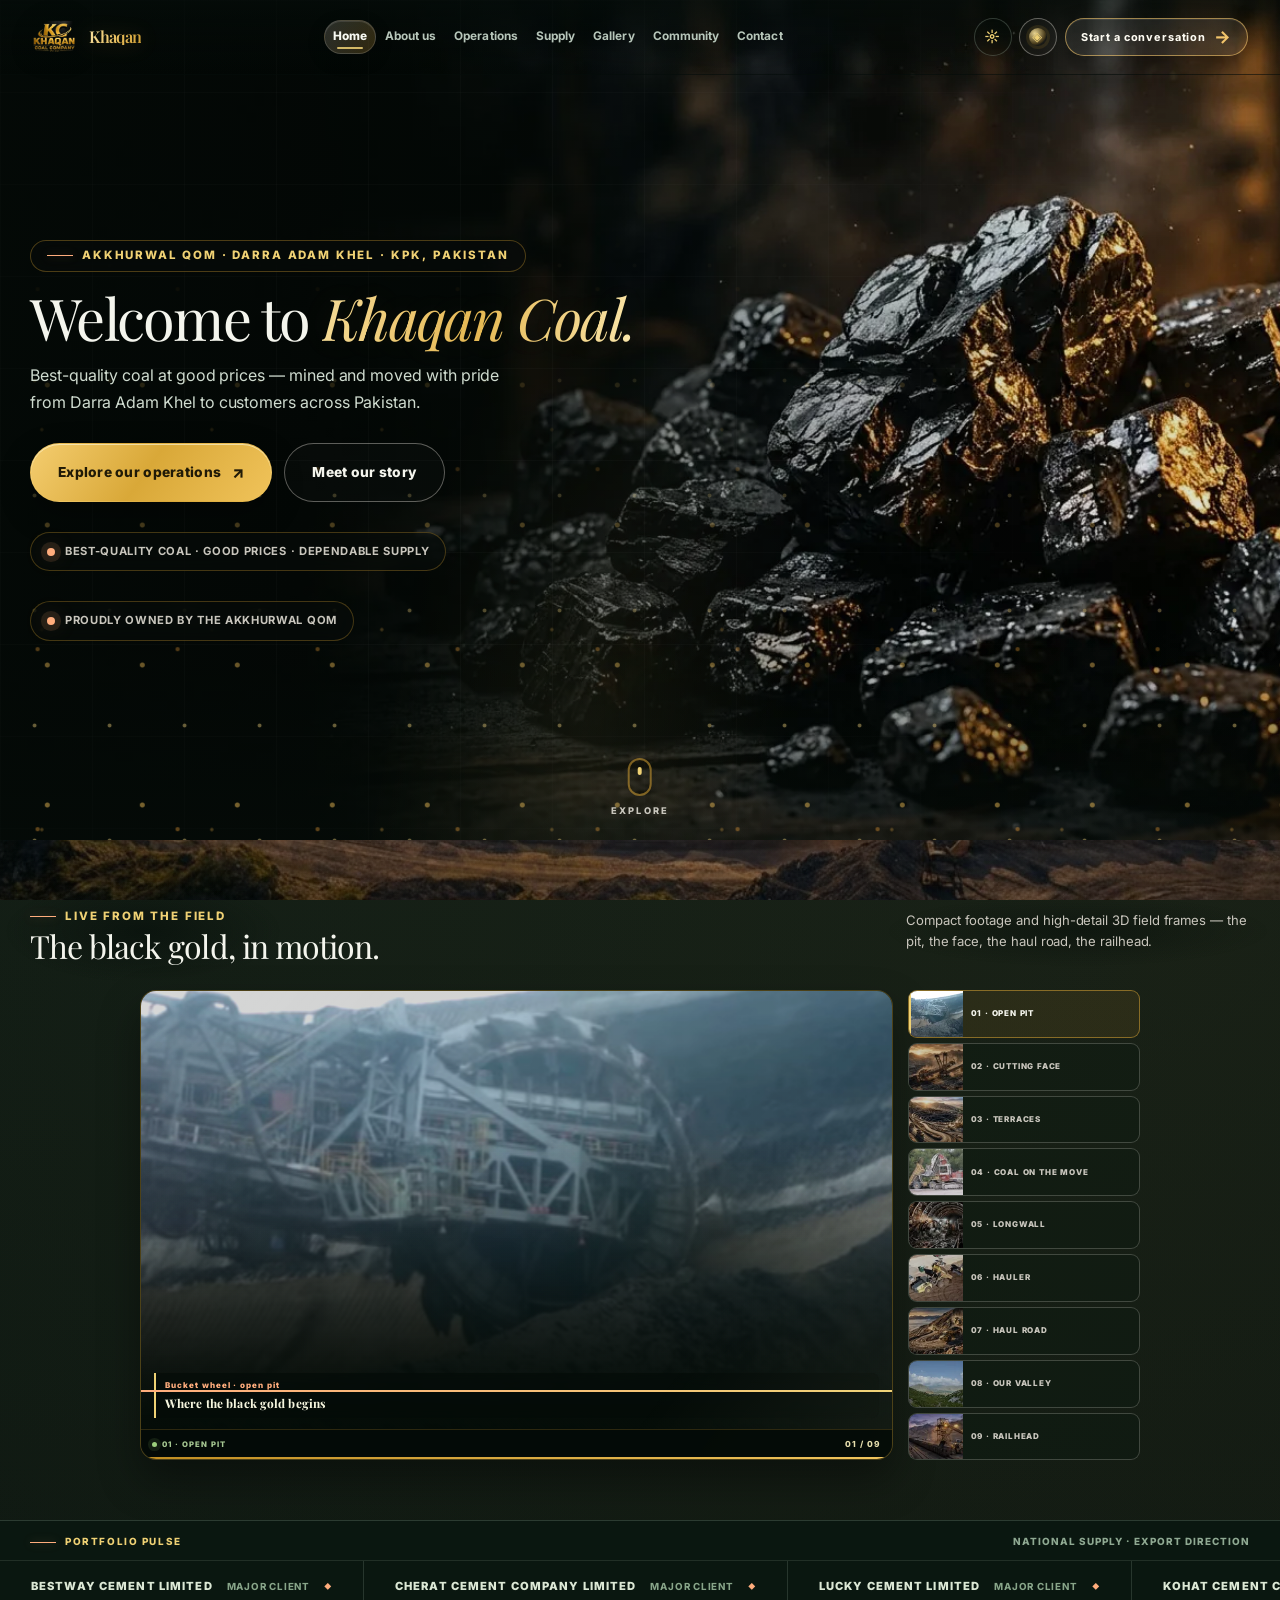
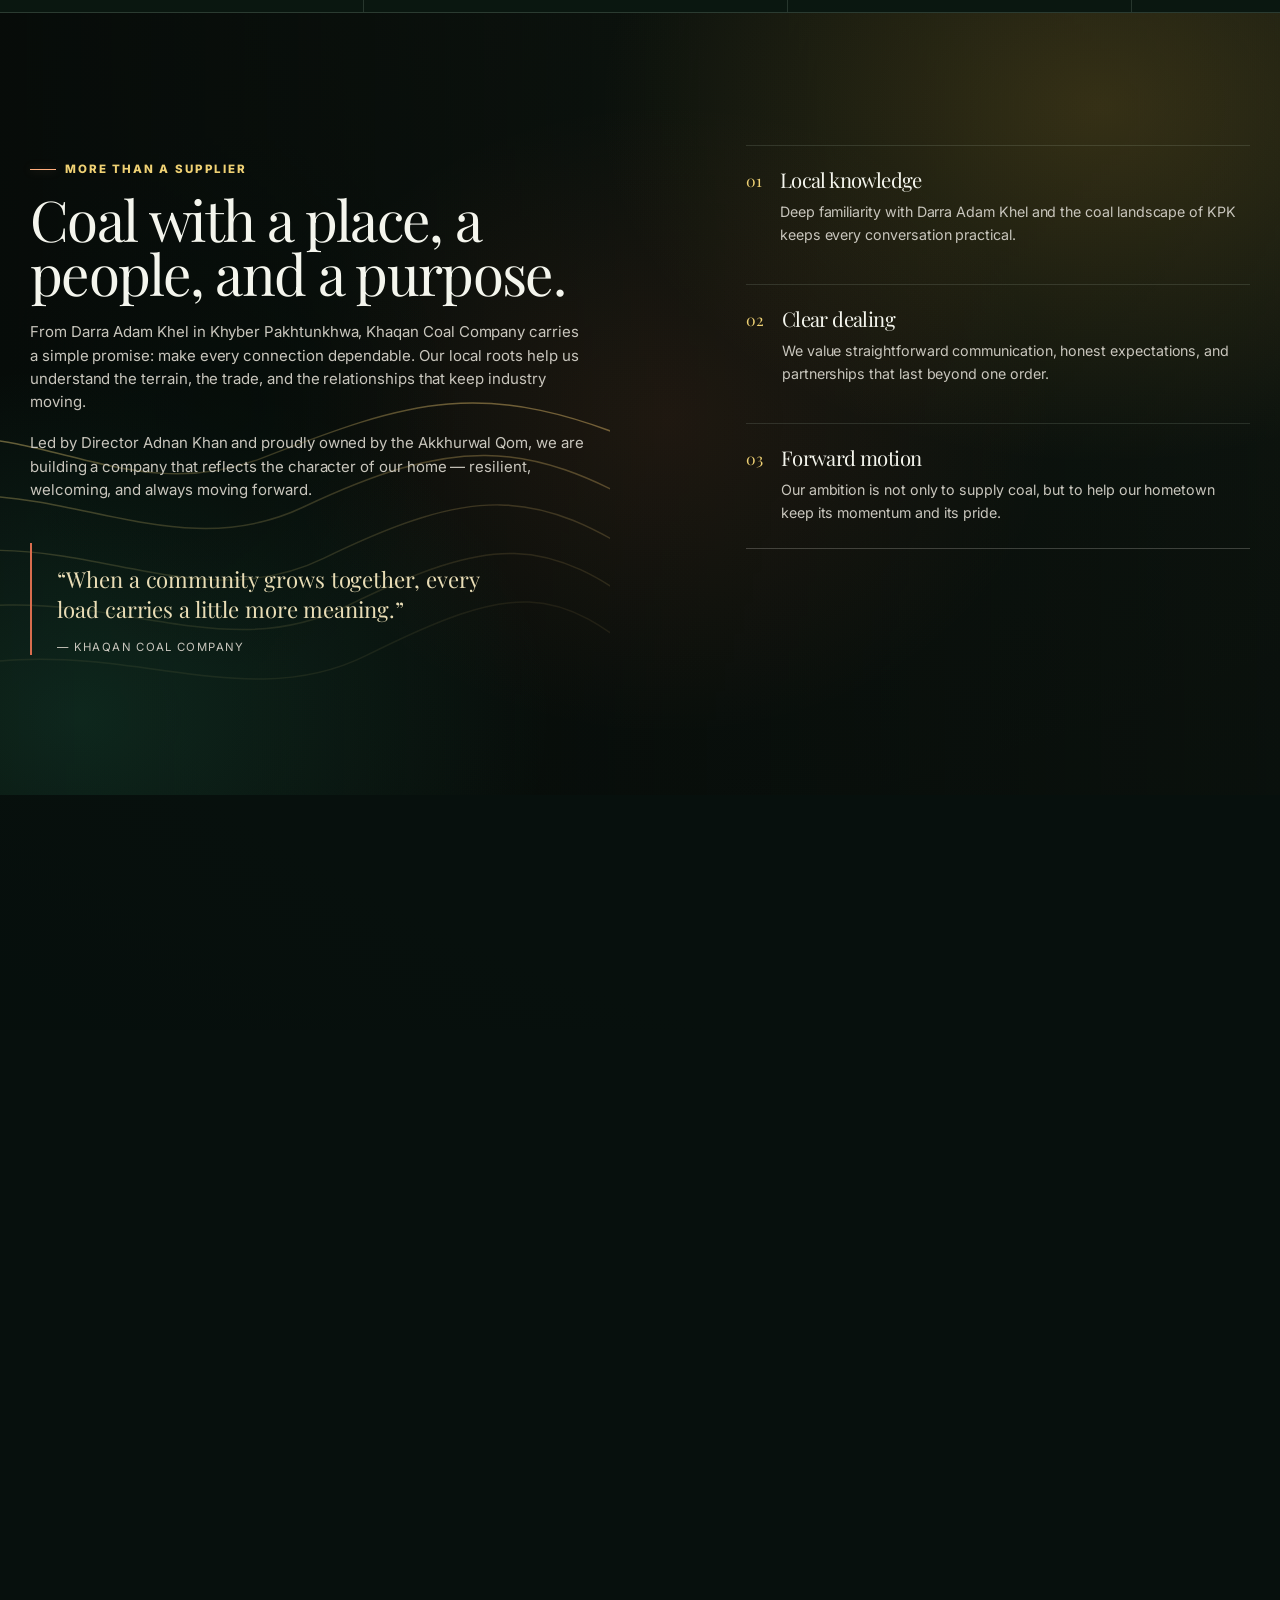
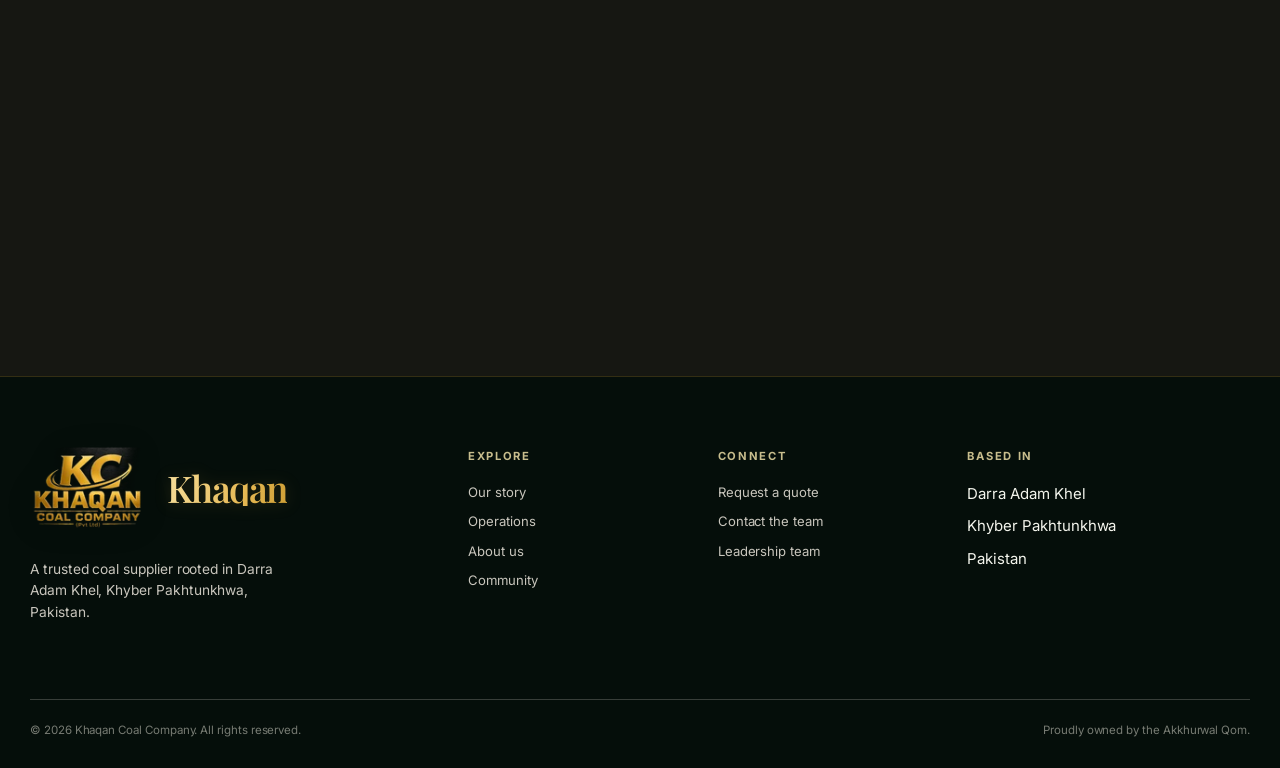
==== commit f746c564: "Improve crawlability and optimize video assets Co-authored-by: arena-agent <297053741+arena-agent@us" ====
--- a/index.html
+++ b/index.html
@@ -6,7 +6,9 @@
   <meta name="theme-color" content="#0b0d0d"><script>(function(){try{var s=localStorage.getItem('khaqanSkin');document.documentElement.dataset.skin=(s==='marble'||s==='obsidian')?s:'signature';var t=localStorage.getItem('khaqanTheme');document.documentElement.dataset.theme=(t==='day')?'day':'night';}catch(e){document.documentElement.dataset.skin='signature';document.documentElement.dataset.theme='night';}})();</script>
   <meta name="description" content="Khaqan Coal Company — Darra Adam Khel's leading local coal supplier, rooted in Khyber Pakhtunkhwa, Pakistan.">
   <title>Khaqan Coal Company Pvt. Ltd. | Darra Adam Khel</title>
-  <meta property="og:type" content="website"><meta property="og:title" content="Khaqan Coal Company Pvt. Ltd. | Darra Adam Khel"><meta property="og:description" content="Best-quality coal from Darra Adam Khel, Khyber Pakhtunkhwa — competitive rates, dependable logistics, and an export future ahead."><meta property="og:site_name" content="Khaqan Coal Company"><meta property="og:image" content="media/og/index.jpg?v=1"><meta property="og:image:width" content="1200"><meta property="og:image:height" content="630"><meta property="og:image:alt" content="Khaqan Coal Company - Home: &quot;Welcome to Khaqan Coal.&quot; over a night photograph from the site"><meta name="twitter:card" content="summary_large_image"><meta name="twitter:title" content="Khaqan Coal Company Pvt. Ltd. | Darra Adam Khel"><meta name="twitter:description" content="Khaqan Coal Company — Darra Adam Khel&#x27;s leading local coal supplier, rooted in Khyber Pakhtunkhwa, Pakistan."><meta name="twitter:image" content="media/og/index.jpg?v=1"><link rel="preconnect" href="https://fonts.googleapis.com"><link rel="preconnect" href="https://fonts.gstatic.com" crossorigin><link href="https://fonts.googleapis.com/css2?family=Playfair+Display:ital,wght@0,400..900;1,400..900&family=Inter:ital,wght@0,300..900;1,300..900&display=swap" rel="stylesheet"><link rel="icon" href="favicon.png" type="image/png" sizes="128x128"><link rel="icon" href="favicon.svg" type="image/svg+xml"><link rel="apple-touch-icon" href="media/icons/apple-touch-icon.png?v=1"><link rel="preload" as="image" href="media/coal-hero.webp" fetchpriority="high"><link rel="preload" as="image" href="media/cine/hero-01.webp"><link rel="stylesheet" href="styles.css?v=4"><link rel="stylesheet" href="themes.css?v=18"><link rel="stylesheet" href="themes-marble.css?v=1" data-skin-stylesheet="marble" media="not all"><link rel="stylesheet" href="themes-obsidian.css?v=1" data-skin-stylesheet="obsidian" media="not all"><script>(function(){var skin=document.documentElement.dataset.skin||'signature';document.querySelectorAll('link[data-skin-stylesheet]').forEach(function(link){link.media=link.dataset.skinStylesheet===skin?'all':'not all';});})();</script><link rel="stylesheet" href="themes-shared.css?v=8"><link rel="manifest" href="site.webmanifest"><script type="speculationrules">{"prerender":[{"where":{"href_matches":"*.html"},"eagerness":"moderate"}]}</script>
+  <meta property="og:type" content="website"><meta property="og:title" content="Khaqan Coal Company Pvt. Ltd. | Darra Adam Khel"><meta property="og:description" content="Best-quality coal from Darra Adam Khel, Khyber Pakhtunkhwa — competitive rates, dependable logistics, and an export future ahead."><meta property="og:site_name" content="Khaqan Coal Company"><meta property="og:image" content="https://www.khaqancoalco.com/media/og/index.jpg?v=1"><meta property="og:image:width" content="1200"><meta property="og:image:height" content="630"><meta property="og:image:alt" content="Khaqan Coal Company - Home: &quot;Welcome to Khaqan Coal.&quot; over a night photograph from the site"><meta name="twitter:card" content="summary_large_image"><meta name="twitter:title" content="Khaqan Coal Company Pvt. Ltd. | Darra Adam Khel"><meta name="twitter:description" content="Khaqan Coal Company — Darra Adam Khel&#x27;s leading local coal supplier, rooted in Khyber Pakhtunkhwa, Pakistan."><meta name="twitter:image" content="https://www.khaqancoalco.com/media/og/index.jpg?v=1"><link rel="preconnect" href="https://fonts.googleapis.com"><link rel="preconnect" href="https://fonts.gstatic.com" crossorigin><link href="https://fonts.googleapis.com/css2?family=Playfair+Display:ital,wght@0,400..900;1,400..900&family=Inter:ital,wght@0,300..900;1,300..900&display=swap" rel="stylesheet"><link rel="icon" href="favicon.png" type="image/png" sizes="128x128"><link rel="icon" href="favicon.svg" type="image/svg+xml"><link rel="apple-touch-icon" href="media/icons/apple-touch-icon.png?v=1"><link rel="preload" as="image" href="media/coal-hero.webp" fetchpriority="high"><link rel="preload" as="image" href="media/cine/hero-01.webp"><link rel="stylesheet" href="styles.css?v=4"><link rel="stylesheet" href="themes.css?v=18"><link rel="stylesheet" href="themes-marble.css?v=1" data-skin-stylesheet="marble" media="not all"><link rel="stylesheet" href="themes-obsidian.css?v=1" data-skin-stylesheet="obsidian" media="not all"><script>(function(){var skin=document.documentElement.dataset.skin||'signature';document.querySelectorAll('link[data-skin-stylesheet]').forEach(function(link){link.media=link.dataset.skinStylesheet===skin?'all':'not all';});})();</script><link rel="stylesheet" href="themes-shared.css?v=8"><link rel="manifest" href="site.webmanifest"><script type="speculationrules">{"prerender":[{"where":{"href_matches":"*.html"},"eagerness":"moderate"}]}</script>
+<link rel="canonical" href="https://www.khaqancoalco.com/">
+<script type="application/ld+json">{"@context":"https://schema.org","@type":"WebPage","name":"Khaqan Coal Company Pvt. Ltd. | Darra Adam Khel","url":"https://www.khaqancoalco.com/","isPartOf":{"@type":"WebSite","name":"Khaqan Coal Company","url":"https://www.khaqancoalco.com/"},"about":{"@type":"Organization","name":"Khaqan Coal Company Pvt. Ltd.","url":"https://www.khaqancoalco.com/","address":{"@type":"PostalAddress","addressLocality":"Darra Adam Khel","addressRegion":"Khyber Pakhtunkhwa","addressCountry":"PK"}},"description":"Khaqan Coal Company — Darra Adam Khel's leading local coal supplier, rooted in Khyber Pakhtunkhwa, Pakistan."}</script>
 </head>
 <body class="page-home"><a class="skip-link" href="#main">Skip to content</a><div class="coal-page-bg" aria-hidden="true"><canvas class="cine-canvas"></canvas><img class="cine-src" src="media/cine/hero-01.webp" alt="" width="1376" height="768" decoding="async" fetchpriority="high"><img class="cine-src" src="media/cine/hero-02.webp" alt="" width="1376" height="768" loading="lazy" decoding="async"><img class="cine-src" src="media/cine/hero-03.webp" alt="" width="1376" height="768" loading="lazy" decoding="async"><img class="cine-src" src="media/cine/hero-04.webp" alt="" width="1376" height="768" loading="lazy" decoding="async"><img class="cine-src" src="media/cine/hero-05.webp" alt="" width="1376" height="768" loading="lazy" decoding="async"><img class="cine-src" src="media/cine/reel-aerial.webp" alt="" width="1376" height="768" loading="lazy" decoding="async"><img class="cine-src" src="media/cine/reel-underground.webp" alt="" width="1376" height="768" loading="lazy" decoding="async"><img class="cine-src" src="media/cine/reel-stockpile.webp" alt="" width="1376" height="768" loading="lazy" decoding="async"><div class="cine-veil"></div></div>
   <header class="site-header" id="site-header">
--- a/styles.css
+++ b/styles.css
@@ -265,7 +265,7 @@
 .footer-bottom { display: flex; justify-content: space-between; gap: 20px; padding-top: 22px; border-top: 1px solid var(--line); color: #777b73; font-size: .72rem; }
 .footer-bottom span:last-child { text-align: right; }
 
-.reveal { opacity: 0; transform: translateY(22px); transition: opacity .7s ease, transform .7s ease; }
+.reveal { opacity: 1; transform: none; transition: opacity .7s ease, transform .7s ease; }
 .reveal.visible { opacity: 1; transform: none; }
 .delay-1 { transition-delay: .08s; } .delay-2 { transition-delay: .16s; } .delay-3 { transition-delay: .24s; }
 
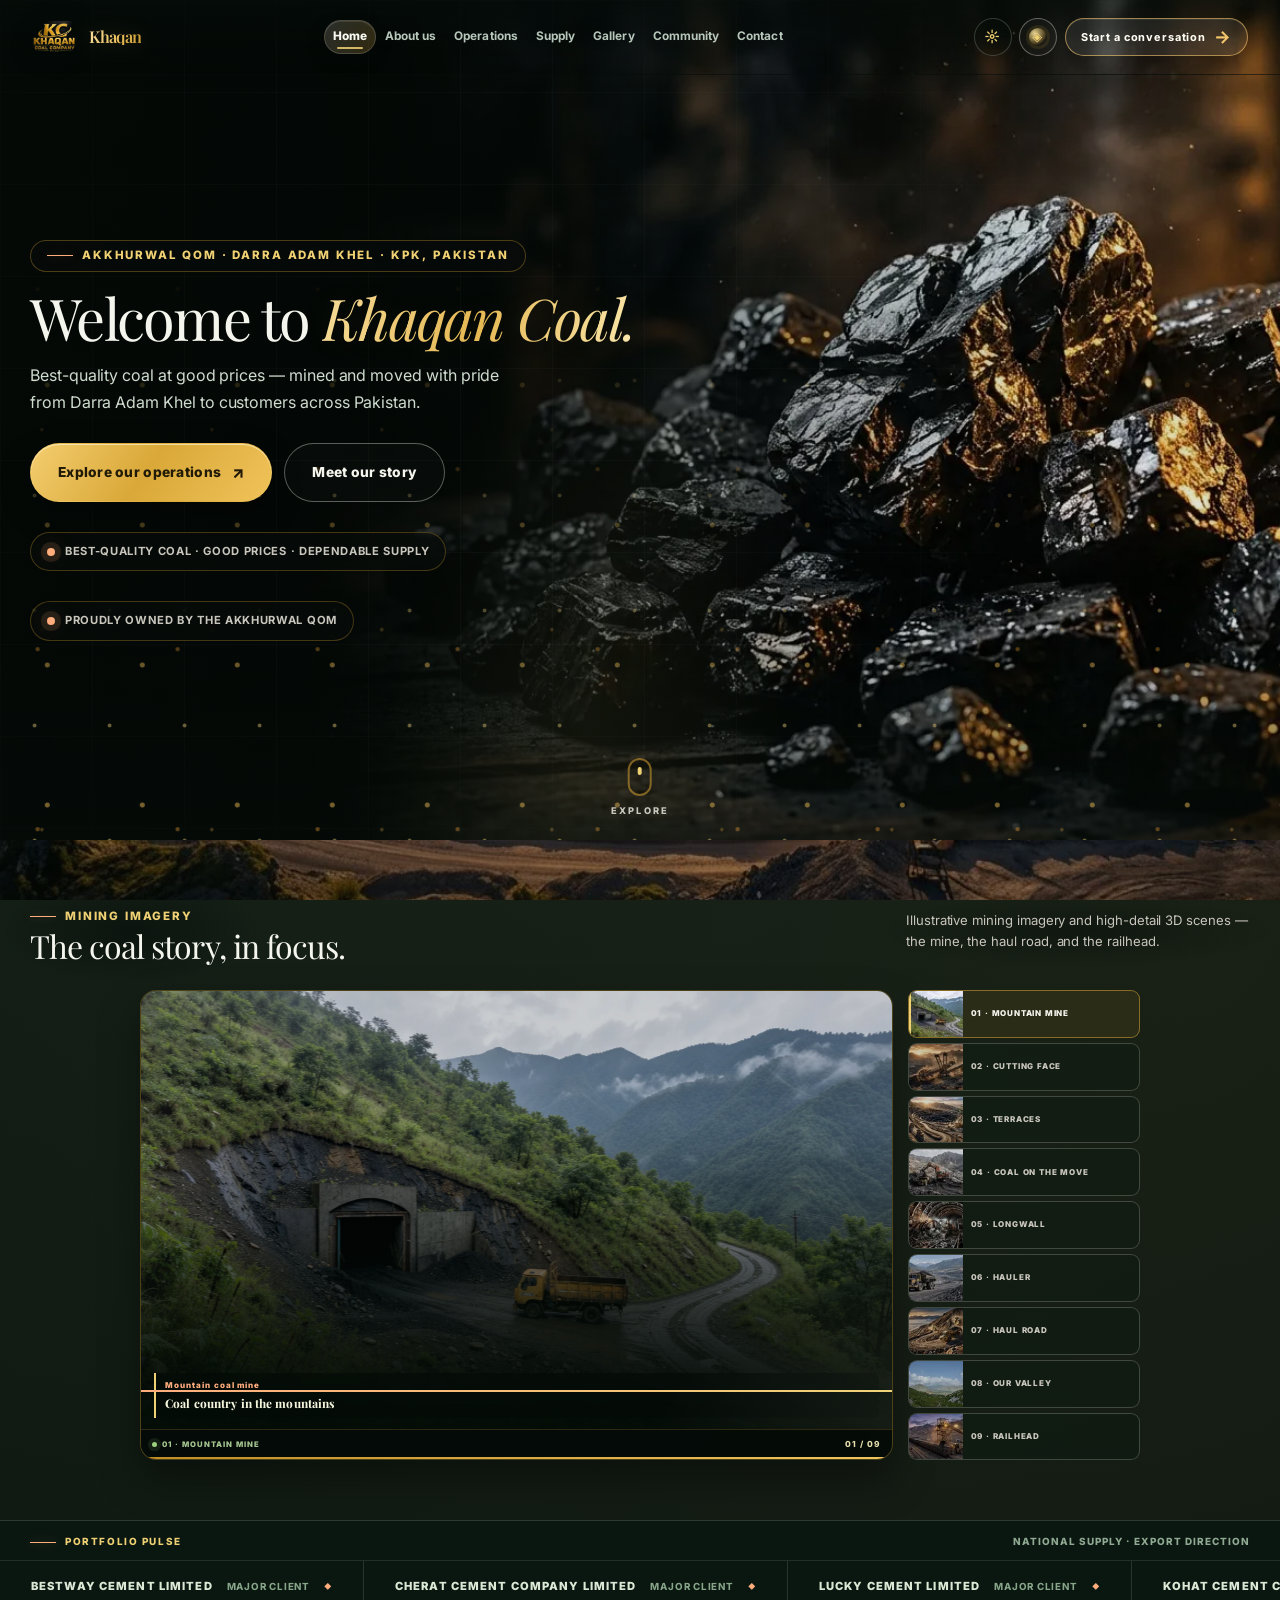
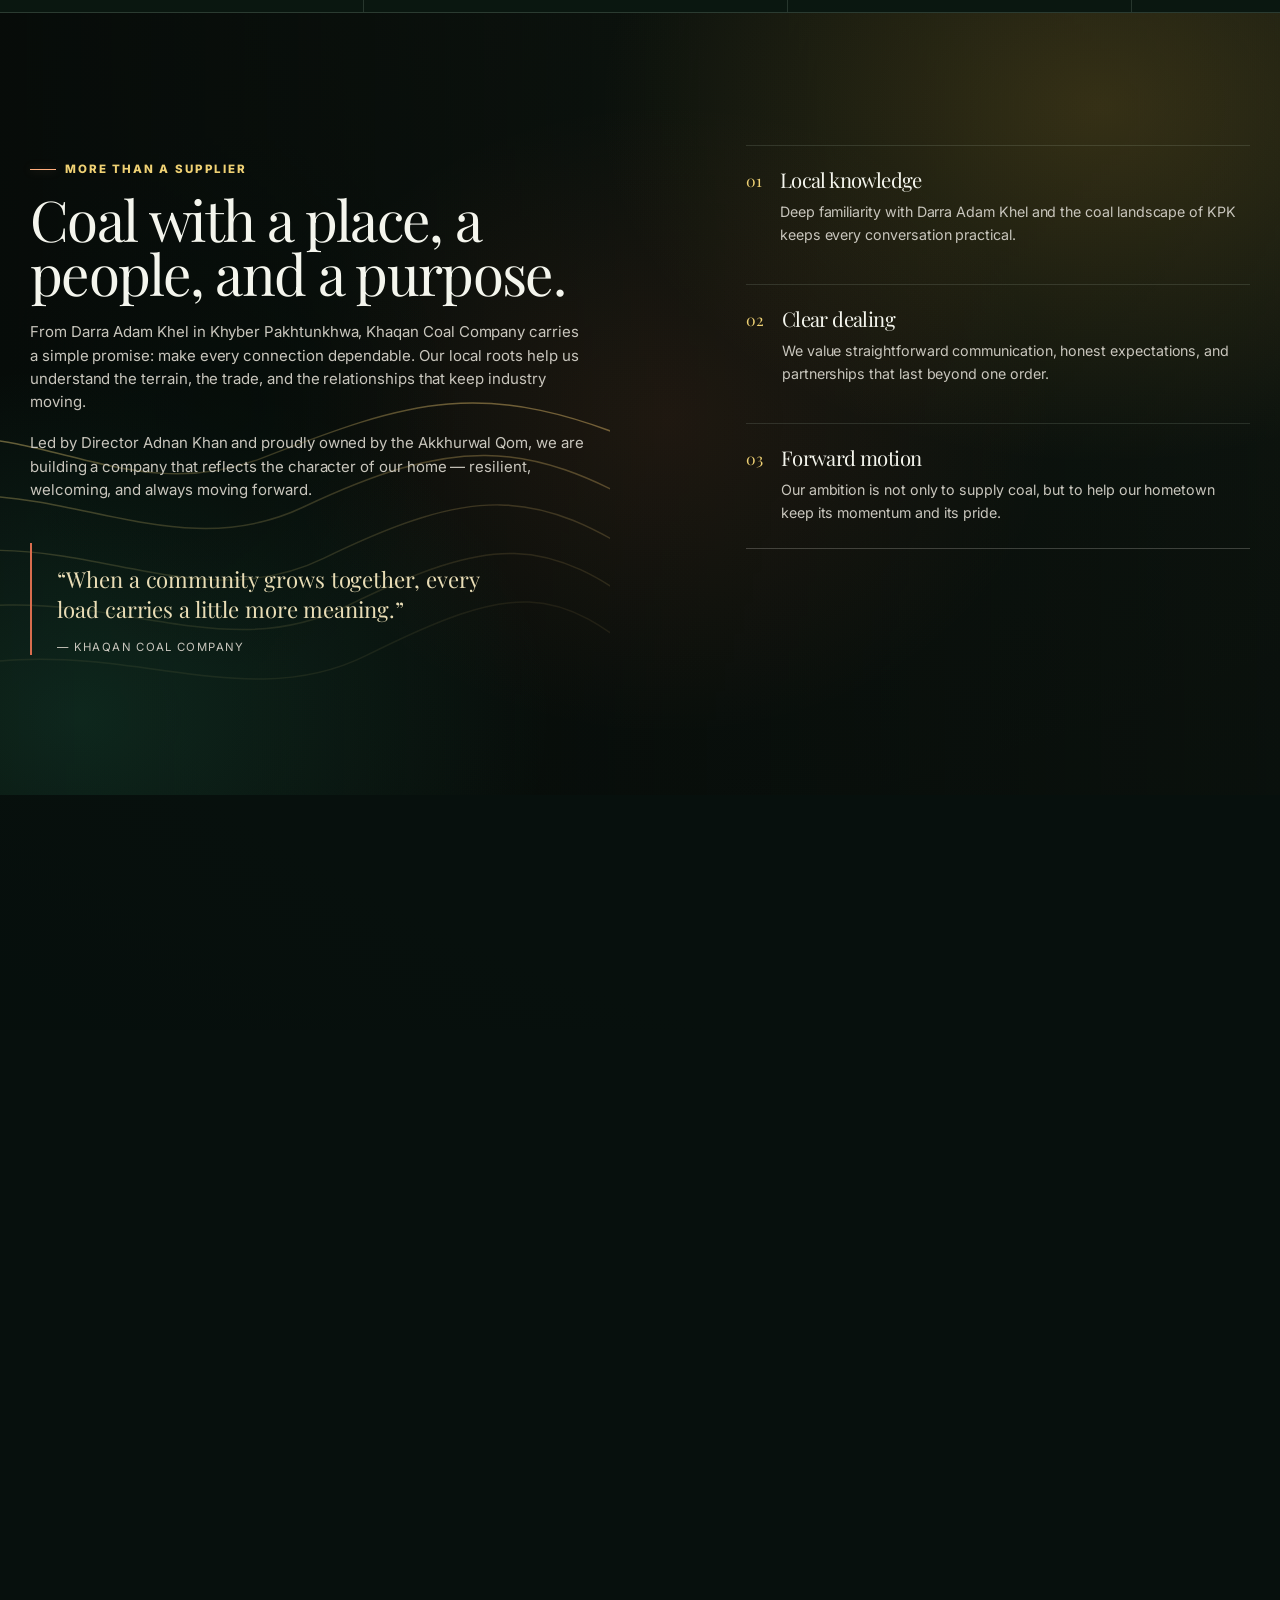
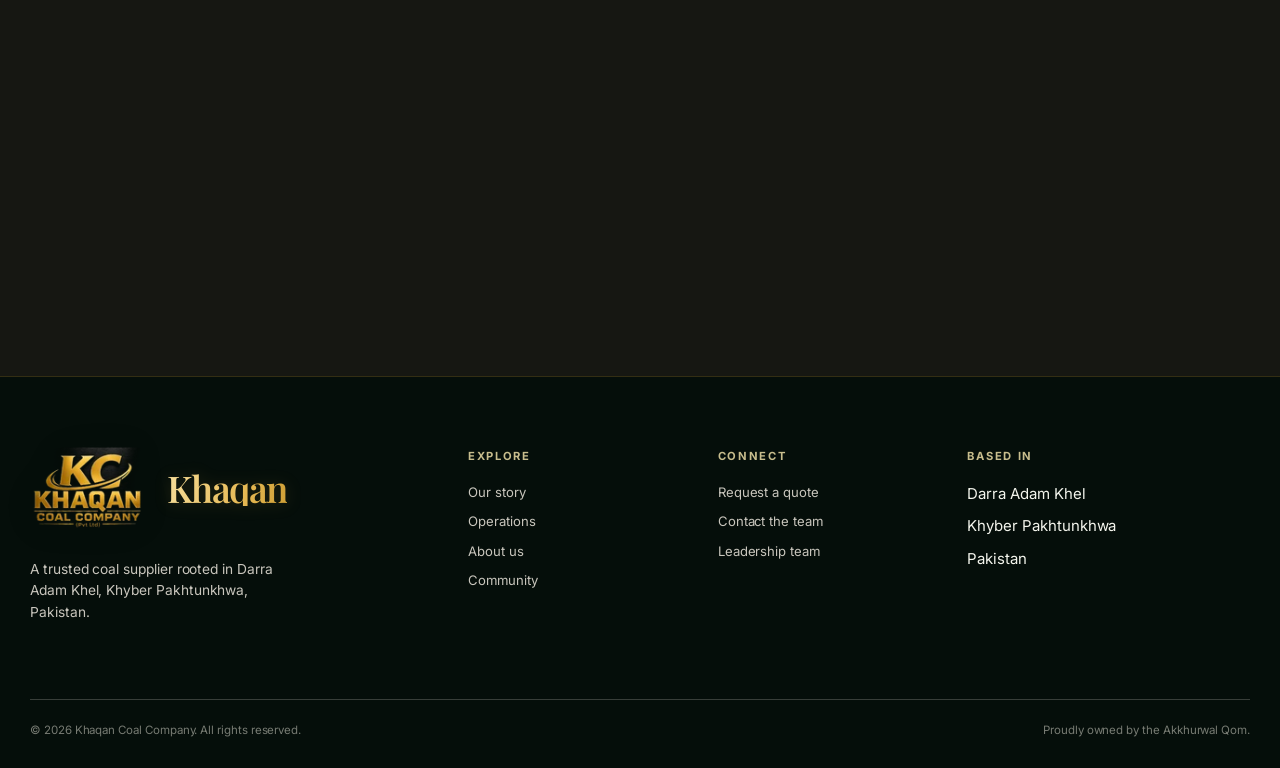
==== commit af969ff0: "Replace stock mining videos with approved images Co-authored-by: arena-agent <297053741+arena-agent@" ====
--- a/index.html
+++ b/index.html
@@ -6,7 +6,7 @@
   <meta name="theme-color" content="#0b0d0d"><script>(function(){try{var s=localStorage.getItem('khaqanSkin');document.documentElement.dataset.skin=(s==='marble'||s==='obsidian')?s:'signature';var t=localStorage.getItem('khaqanTheme');document.documentElement.dataset.theme=(t==='day')?'day':'night';}catch(e){document.documentElement.dataset.skin='signature';document.documentElement.dataset.theme='night';}})();</script>
   <meta name="description" content="Khaqan Coal Company — Darra Adam Khel's leading local coal supplier, rooted in Khyber Pakhtunkhwa, Pakistan.">
   <title>Khaqan Coal Company Pvt. Ltd. | Darra Adam Khel</title>
-  <meta property="og:type" content="website"><meta property="og:title" content="Khaqan Coal Company Pvt. Ltd. | Darra Adam Khel"><meta property="og:description" content="Best-quality coal from Darra Adam Khel, Khyber Pakhtunkhwa — competitive rates, dependable logistics, and an export future ahead."><meta property="og:site_name" content="Khaqan Coal Company"><meta property="og:image" content="https://www.khaqancoalco.com/media/og/index.jpg?v=1"><meta property="og:image:width" content="1200"><meta property="og:image:height" content="630"><meta property="og:image:alt" content="Khaqan Coal Company - Home: &quot;Welcome to Khaqan Coal.&quot; over a night photograph from the site"><meta name="twitter:card" content="summary_large_image"><meta name="twitter:title" content="Khaqan Coal Company Pvt. Ltd. | Darra Adam Khel"><meta name="twitter:description" content="Khaqan Coal Company — Darra Adam Khel&#x27;s leading local coal supplier, rooted in Khyber Pakhtunkhwa, Pakistan."><meta name="twitter:image" content="https://www.khaqancoalco.com/media/og/index.jpg?v=1"><link rel="preconnect" href="https://fonts.googleapis.com"><link rel="preconnect" href="https://fonts.gstatic.com" crossorigin><link href="https://fonts.googleapis.com/css2?family=Playfair+Display:ital,wght@0,400..900;1,400..900&family=Inter:ital,wght@0,300..900;1,300..900&display=swap" rel="stylesheet"><link rel="icon" href="favicon.png" type="image/png" sizes="128x128"><link rel="icon" href="favicon.svg" type="image/svg+xml"><link rel="apple-touch-icon" href="media/icons/apple-touch-icon.png?v=1"><link rel="preload" as="image" href="media/coal-hero.webp" fetchpriority="high"><link rel="preload" as="image" href="media/cine/hero-01.webp"><link rel="stylesheet" href="styles.css?v=4"><link rel="stylesheet" href="themes.css?v=18"><link rel="stylesheet" href="themes-marble.css?v=1" data-skin-stylesheet="marble" media="not all"><link rel="stylesheet" href="themes-obsidian.css?v=1" data-skin-stylesheet="obsidian" media="not all"><script>(function(){var skin=document.documentElement.dataset.skin||'signature';document.querySelectorAll('link[data-skin-stylesheet]').forEach(function(link){link.media=link.dataset.skinStylesheet===skin?'all':'not all';});})();</script><link rel="stylesheet" href="themes-shared.css?v=8"><link rel="manifest" href="site.webmanifest"><script type="speculationrules">{"prerender":[{"where":{"href_matches":"*.html"},"eagerness":"moderate"}]}</script>
+  <meta property="og:type" content="website"><meta property="og:title" content="Khaqan Coal Company Pvt. Ltd. | Darra Adam Khel"><meta property="og:description" content="Best-quality coal from Darra Adam Khel, Khyber Pakhtunkhwa — competitive rates, dependable logistics, and an export future ahead."><meta property="og:site_name" content="Khaqan Coal Company"><meta property="og:image" content="https://www.khaqancoalco.com/media/og/index.jpg?v=1"><meta property="og:image:width" content="1200"><meta property="og:image:height" content="630"><meta property="og:image:alt" content="Khaqan Coal Company - Home: &quot;Welcome to Khaqan Coal.&quot; over a night photograph from the site"><meta name="twitter:card" content="summary_large_image"><meta name="twitter:title" content="Khaqan Coal Company Pvt. Ltd. | Darra Adam Khel"><meta name="twitter:description" content="Khaqan Coal Company — Darra Adam Khel&#x27;s leading local coal supplier, rooted in Khyber Pakhtunkhwa, Pakistan."><meta name="twitter:image" content="https://www.khaqancoalco.com/media/og/index.jpg?v=1"><link rel="preconnect" href="https://fonts.googleapis.com"><link rel="preconnect" href="https://fonts.gstatic.com" crossorigin><link href="https://fonts.googleapis.com/css2?family=Playfair+Display:ital,wght@0,400..900;1,400..900&family=Inter:ital,wght@0,300..900;1,300..900&display=swap" rel="stylesheet"><link rel="icon" href="favicon.png" type="image/png" sizes="128x128"><link rel="icon" href="favicon.svg" type="image/svg+xml"><link rel="apple-touch-icon" href="media/icons/apple-touch-icon.png?v=1"><link rel="preload" as="image" href="media/coal-hero.webp" fetchpriority="high"><link rel="preload" as="image" href="media/cine/hero-01.webp"><link rel="stylesheet" href="styles.css?v=5"><link rel="stylesheet" href="themes.css?v=18"><link rel="stylesheet" href="themes-marble.css?v=1" data-skin-stylesheet="marble" media="not all"><link rel="stylesheet" href="themes-obsidian.css?v=1" data-skin-stylesheet="obsidian" media="not all"><script>(function(){var skin=document.documentElement.dataset.skin||'signature';document.querySelectorAll('link[data-skin-stylesheet]').forEach(function(link){link.media=link.dataset.skinStylesheet===skin?'all':'not all';});})();</script><link rel="stylesheet" href="themes-shared.css?v=9"><link rel="manifest" href="site.webmanifest"><script type="speculationrules">{"prerender":[{"where":{"href_matches":"*.html"},"eagerness":"moderate"}]}</script>
 <link rel="canonical" href="https://www.khaqancoalco.com/">
 <script type="application/ld+json">{"@context":"https://schema.org","@type":"WebPage","name":"Khaqan Coal Company Pvt. Ltd. | Darra Adam Khel","url":"https://www.khaqancoalco.com/","isPartOf":{"@type":"WebSite","name":"Khaqan Coal Company","url":"https://www.khaqancoalco.com/"},"about":{"@type":"Organization","name":"Khaqan Coal Company Pvt. Ltd.","url":"https://www.khaqancoalco.com/","address":{"@type":"PostalAddress","addressLocality":"Darra Adam Khel","addressRegion":"Khyber Pakhtunkhwa","addressCountry":"PK"}},"description":"Khaqan Coal Company — Darra Adam Khel's leading local coal supplier, rooted in Khyber Pakhtunkhwa, Pakistan."}</script>
 </head>
@@ -50,28 +50,28 @@
     <section class="section-tight reel-band" aria-label="Highlights from the field">
       <div class="container">
         <div class="reel-band-head reveal" data-section-copy="home:reel">
-          <div><span class="eyebrow">Live from the field</span><h2>The black gold, in motion.</h2></div>
-          <p>Compact footage and high-detail 3D field frames — the pit, the face, the haul road, the railhead.</p>
+          <div><span class="eyebrow">Mining imagery</span><h2>The coal story, in focus.</h2></div>
+          <p>Illustrative mining imagery and high-detail 3D scenes — the mine, the haul road, and the railhead.</p>
         </div>
         <div class="reel-deck reveal delay-1">
           <div class="reel-stage interactive-tilt" data-reel data-reel-interval="5000" aria-label="Coal mining and Darra Adam Khel highlights reel">
             <div class="reel-slides">
-              <figure class="reel-slide active" data-reel-tag="01 · Open pit" data-media-slot="home:reel:1"><video loop autoplay muted playsinline preload="metadata" poster="media/coal-mining-poster.webp" aria-label="Bucket-wheel excavator mining coal in an open-pit mine"><source src="media/coal-mining-360.webm" type="video/webm"></video><span class="reel-slide-shade"></span><figcaption><span>Bucket wheel · open pit</span><strong>Where the black gold begins</strong></figcaption></figure>
+              <figure class="reel-slide active" data-reel-tag="01 · Mountain mine" data-media-slot="home:reel:1"><img src="media/generated/green-mountain-coal-mine.webp" width="1600" height="900" alt="AI-generated illustration of a coal mine entrance among green mountains." loading="lazy" decoding="async"><span class="reel-slide-shade"></span><figcaption><span>Mountain coal mine</span><strong>Coal country in the mountains</strong></figcaption></figure>
               <figure class="reel-slide" data-reel-tag="02 · Cutting face" data-media-slot="home:reel:2"><picture><source type="image/webp" srcset="media/cine/reel-bucketwheel.webp"><img src="media/cine/reel-bucketwheel.jpg" width="1376" height="768" alt="3D render of a bucket-wheel excavator cutting a coal bench at sunset" loading="lazy" decoding="async"></picture><span class="reel-slide-shade"></span><figcaption><span>The cutting face · 3D</span><strong>Steel against the seam</strong></figcaption></figure>
               <figure class="reel-slide" data-reel-tag="03 · Terraces" data-media-slot="home:reel:3"><picture><source type="image/webp" srcset="media/cine/reel-aerial.webp"><img src="media/cine/reel-aerial.jpg" width="1376" height="768" alt="Aerial 3D render of a terraced mountain coal mine at sunrise" loading="lazy" decoding="async"></picture><span class="reel-slide-shade"></span><figcaption><span>Terraces from above · 3D</span><strong>Every bench, measured</strong></figcaption></figure>
-              <figure class="reel-slide" data-reel-tag="04 · Coal on the move" data-media-slot="home:reel:4"><video loop muted playsinline preload="none" poster="media/excavator-poster.webp" aria-label="Excavator loading coal into a haul truck at a mine site"><source src="media/excavator-360.webm" type="video/webm"></video><span class="reel-slide-shade"></span><figcaption><span>Heavy machinery · mine site</span><strong>Coal on the move</strong></figcaption></figure>
+              <figure class="reel-slide" data-reel-tag="04 · Coal on the move" data-media-slot="home:reel:4"><img src="media/generated/mining-excavator.webp" width="1600" height="900" alt="AI-generated illustrative view of an excavator loading coal at an open-pit mine." loading="lazy" decoding="async"><span class="reel-slide-shade"></span><figcaption><span>Heavy machinery · mine site</span><strong>Coal on the move</strong></figcaption></figure>
               <figure class="reel-slide" data-reel-tag="05 · Longwall" data-media-slot="home:reel:5"><picture><source type="image/webp" srcset="media/cine/reel-underground.webp"><img src="media/cine/reel-underground.jpg" width="1376" height="750" alt="3D render of a longwall shearer cutting coal inside an underground mine tunnel" loading="lazy" decoding="async"></picture><span class="reel-slide-shade"></span><figcaption><span>Longwall · underground 3D</span><strong>Deep in the hillside</strong></figcaption></figure>
-              <figure class="reel-slide" data-reel-tag="06 · Hauler" data-media-slot="home:reel:6"><video loop muted playsinline preload="none" poster="media/hauler-poster.webp" aria-label="Articulated hauler dump truck carrying coal"><source src="media/hauler-360.webm" type="video/webm"></video><span class="reel-slide-shade"></span><figcaption><span>Articulated hauler · clip</span><strong>Down the ramp, out to market</strong></figcaption></figure>
+              <figure class="reel-slide" data-reel-tag="06 · Hauler" data-media-slot="home:reel:6"><img src="media/generated/mining-haulage.webp" width="1600" height="900" alt="AI-generated illustrative view of a coal haul truck on a mountain mine road." loading="lazy" decoding="async"><span class="reel-slide-shade"></span><figcaption><span>Coal haulage · illustrative</span><strong>Down the ramp, out to market</strong></figcaption></figure>
               <figure class="reel-slide" data-reel-tag="07 · Haul road" data-media-slot="home:reel:7"><picture><source type="image/webp" srcset="media/cine/reel-haulroad.webp"><img src="media/cine/reel-haulroad.jpg" width="1376" height="768" alt="3D render of loaded haul trucks on a mountain coal haul road at dawn" loading="lazy" decoding="async"></picture><span class="reel-slide-shade"></span><figcaption><span>Haul road · 3D</span><strong>First light on the ramp</strong></figcaption></figure>
               <figure class="reel-slide" data-reel-tag="08 · Our valley" data-media-slot="home:reel:8"><img src="media/darra-photo-2.webp" alt="Hills and mine country of Darra Adam Khel in Khyber Pakhtunkhwa" loading="lazy"><span class="reel-slide-shade"></span><figcaption><span>Darra Adam Khel · our valley</span><strong>The ground we call home</strong></figcaption></figure>
               <figure class="reel-slide" data-reel-tag="09 · Railhead" data-media-slot="home:reel:9"><picture><source type="image/webp" srcset="media/cine/reel-rail.webp"><img src="media/cine/reel-rail.jpg" width="1376" height="768" alt="3D render of coal wagons being loaded at a mountain railhead at dusk" loading="lazy" decoding="async"></picture><span class="reel-slide-shade"></span><figcaption><span>Rail loading · 3D</span><strong>Onward to the next market</strong></figcaption></figure>
             </div>
             <div class="reel-glass" aria-hidden="true"></div>
-            <div class="reel-foot"><span class="reel-live"><i></i><span data-reel-tag-out>01 · Open pit</span></span><span data-reel-count>01 / 09</span></div>
+            <div class="reel-foot"><span class="reel-live"><i></i><span data-reel-tag-out>01 · Mountain mine</span></span><span data-reel-count>01 / 09</span></div>
             <div class="reel-progress" aria-hidden="true"><i></i></div>
           </div>
           <div class="reel-rail" role="tablist" aria-label="Reel chapters">
-            <button class="reel-cut active" type="button" role="tab" aria-selected="true" data-reel-jump="0"><img src="media/cine/thumb-coal-mining.webp" alt="" width="160" height="90" loading="eager" decoding="async" srcset="media/cine/thumb-coal-mining-120.webp 120w, media/cine/thumb-coal-mining.webp 220w" sizes="(min-width: 700px) 56px, 104px"><span>01 · Open pit</span></button>
+            <button class="reel-cut active" type="button" role="tab" aria-selected="true" data-reel-jump="0"><img src="media/cine/thumb-coal-mining.webp" alt="" width="160" height="90" loading="eager" decoding="async" srcset="media/cine/thumb-coal-mining-120.webp 120w, media/cine/thumb-coal-mining.webp 220w" sizes="(min-width: 700px) 56px, 104px"><span>01 · Mountain mine</span></button>
             <button class="reel-cut" type="button" role="tab" aria-selected="false" data-reel-jump="1"><img src="media/cine/thumb-reel-bucketwheel.webp" alt="" width="160" height="90" loading="eager" decoding="async" srcset="media/cine/thumb-reel-bucketwheel-120.webp 120w, media/cine/thumb-reel-bucketwheel.webp 220w" sizes="(min-width: 700px) 56px, 104px"><span>02 · Cutting face</span></button>
             <button class="reel-cut" type="button" role="tab" aria-selected="false" data-reel-jump="2"><img src="media/cine/thumb-reel-aerial.webp" alt="" width="160" height="90" loading="eager" decoding="async" srcset="media/cine/thumb-reel-aerial-120.webp 120w, media/cine/thumb-reel-aerial.webp 220w" sizes="(min-width: 700px) 56px, 104px"><span>03 · Terraces</span></button>
             <button class="reel-cut" type="button" role="tab" aria-selected="false" data-reel-jump="3"><img src="media/cine/thumb-excavator.webp" alt="" width="160" height="90" loading="eager" decoding="async" srcset="media/cine/thumb-excavator-120.webp 120w, media/cine/thumb-excavator.webp 220w" sizes="(min-width: 700px) 56px, 104px"><span>04 · Coal on the move</span></button>
@@ -145,7 +145,7 @@
       </div>
     </section>
 
-    <section class="section section-soft field-notes"><div class="container"><div class="section-head reveal" data-section-copy="home:field-notes"><div><span class="eyebrow">Field notes</span><h2>See the scale of the work.</h2></div><p>Real mining imagery and compact field footage bring the story closer to the ground.</p></div><div class="media-rail reveal delay-1"><figure class="media-tile media-tile-wide" data-media-slot="home:field-notes:1"><picture><source type="image/webp" srcset="media/mine-3d-terraces-768.webp 768w, media/mine-3d-terraces.webp 1376w" sizes="(min-width: 1300px) 540px, (min-width: 1000px) 420px, (min-width: 640px) 94vw, 92vw"><img src="media/mine-3d-terraces.jpg" width="1376" height="768" alt="3D visualization of a mountain coal mine with terraced coal seams" loading="lazy" decoding="async"></picture><figcaption><span>01 · Field reference</span><strong>Where the material begins.</strong></figcaption></figure><figure class="media-tile" data-media-slot="home:field-notes:2"><picture><source type="image/webp" srcset="media/mine-3d-underground-768.webp 768w, media/mine-3d-underground.webp 1376w" sizes="(min-width: 1300px) 300px, (min-width: 1000px) 235px, (min-width: 640px) 46vw, 92vw"><img src="media/mine-3d-underground.jpg" width="1376" height="768" alt="3D visualization inside an underground coal mine tunnel" loading="lazy" decoding="async"></picture><figcaption><span>02 · Heavy equipment</span><strong>Scale, movement, precision.</strong></figcaption></figure><figure class="media-tile media-video-tile" data-media-slot="home:field-notes:3"><video autoplay muted loop playsinline preload="metadata" poster="media/excavator-poster.webp" aria-label="Short video of a large excavator working with a haul truck"><source src="media/excavator-360.webm" type="video/webm"></video><figcaption><span>03 · Motion study</span><strong>Machines at work.</strong></figcaption></figure></div></div></section>
+    <section class="section section-soft field-notes"><div class="container"><div class="section-head reveal" data-section-copy="home:field-notes"><div><span class="eyebrow">Field notes</span><h2>See the scale of the work.</h2></div><p>Illustrative mining imagery and local photography bring the story closer to the ground.</p></div><div class="media-rail reveal delay-1"><figure class="media-tile media-tile-wide" data-media-slot="home:field-notes:1"><picture><source type="image/webp" srcset="media/mine-3d-terraces-768.webp 768w, media/mine-3d-terraces.webp 1376w" sizes="(min-width: 1300px) 540px, (min-width: 1000px) 420px, (min-width: 640px) 94vw, 92vw"><img src="media/mine-3d-terraces.jpg" width="1376" height="768" alt="3D visualization of a mountain coal mine with terraced coal seams" loading="lazy" decoding="async"></picture><figcaption><span>01 · Field reference</span><strong>Where the material begins.</strong></figcaption></figure><figure class="media-tile" data-media-slot="home:field-notes:2"><picture><source type="image/webp" srcset="media/mine-3d-underground-768.webp 768w, media/mine-3d-underground.webp 1376w" sizes="(min-width: 1300px) 300px, (min-width: 1000px) 235px, (min-width: 640px) 46vw, 92vw"><img src="media/mine-3d-underground.jpg" width="1376" height="768" alt="3D visualization inside an underground coal mine tunnel" loading="lazy" decoding="async"></picture><figcaption><span>02 · Heavy equipment</span><strong>Scale, movement, precision.</strong></figcaption></figure><figure class="media-tile media-still-tile" data-media-slot="home:field-notes:3"><img src="media/generated/mining-excavator.webp" width="1600" height="900" alt="AI-generated illustrative view of an excavator loading coal at an open-pit mine." loading="lazy" decoding="async"><figcaption><span>03 · Excavation</span><strong>Machines at work.</strong></figcaption></figure></div></div></section>
 
     <section class="section section-soft business-snapshot"><div class="container"><div class="section-head reveal"><div><span class="eyebrow">Business performance</span><h2>A supply platform with measurable momentum.</h2></div><p>Management-provided performance highlights from Khaqan Coal Company (Private) Limited.</p></div><div class="proof-strip reveal delay-1"><article><span>Total quantity supplied</span><strong data-cms="totalQuantity">535,121.35 MT</strong><small>Reported overall performance</small></article><article><span>Total turnover</span><strong data-cms="totalTurnover">PKR 21,011,459,921</strong><small>Over PKR 21 billion</small></article><article><span>Key sectors</span><strong>Cement + industrial</strong><small>Nationwide customer base</small></article><article><span>Next direction</span><strong>Export</strong><small>Preparing routes beyond Pakistan</small></article></div><a class="text-link snapshot-link" href="about.html">View the full business profile</a></div></section>
 
@@ -153,7 +153,7 @@
 
     <section class="section section-soft export-section"><div class="container export-panel reveal"><div class="export-copy"><span class="eyebrow">The next chapter</span><h2 data-cms="exportHeading">Leading from Darra Adam Khel. Preparing for the world.</h2><p data-cms="exportMessage">Khaqan Coal Company is proud to be a leading coal supplier in Pakistan and is now preparing the relationships, standards, and distribution routes needed for export.</p><a class="btn btn-primary btn-arrow" href="supply.html">Explore supply routes</a></div><div class="export-route" aria-label="Illustrated path from KPK to Pakistan to export markets"><div class="export-node active"><span>01</span><strong>KPK</strong><small>Origin</small></div><div class="export-line"><i></i></div><div class="export-node active"><span>02</span><strong>Pakistan</strong><small>Supply</small></div><div class="export-line"><i></i></div><div class="export-node"><span>03</span><strong>Beyond</strong><small>Export</small></div><div class="export-orbit"></div></div></div></section>
 
-    <section class="section section-soft managed-media-section"><div class="container"><div class="section-head reveal" data-section-copy="home:gallery"><div><span class="eyebrow">From our media library</span><h2>Fresh from the field.</h2></div><p>Photos and short films added by the Khaqan team appear here — updated from the Control Room.</p></div><div class="managed-media reveal delay-1" data-managed-media="home"><p class="managed-media-empty">No featured media yet. The team can add photos and videos from the Control Room.</p></div></div></section>
+    <section class="section section-soft managed-media-section"><div class="container"><div class="section-head reveal" data-section-copy="home:gallery"><div><span class="eyebrow">From our media library</span><h2>Fresh from the field.</h2></div><p>Photos added by the Khaqan team appear here — updated from the Control Room.</p></div><div class="managed-media reveal delay-1" data-managed-media="home"><p class="managed-media-empty">No featured media yet. The team can add photos from the Control Room.</p></div></div></section>
 
     <section class="section section-earth">
       <div class="container callout reveal">
@@ -172,6 +172,6 @@
     </div>
     <div class="container footer-bottom"><span>© <span data-year>2026</span> Khaqan Coal Company. All rights reserved.</span><span>Proudly owned by the Akkhurwal Qom.</span></div>
   </footer>
-  <script src="supabase-config.js?v=1"></script><script src="cloud.js?v=12"></script><script src="script.js?v=31"></script>
+  <script src="supabase-config.js?v=1"></script><script src="cloud.js?v=12"></script><script src="script.js?v=32"></script>
 </body>
 </html>
--- a/styles.css
+++ b/styles.css
@@ -802,7 +802,7 @@
 html[data-theme="day"] .footer h4 { color: #3c6a45; }
 html[data-theme="day"] .text-link { color: #29633c; }
 
-/* Real media rails. Images use lazy loading in markup; video uses compact local WebM files. */
+/* Image-led media rails. Still assets use responsive WebP and lazy loading in markup. */
 .media-rail { display: grid; grid-template-columns: 1.28fr .86fr .86fr; gap: 16px; }
 .media-tile, .media-card, .media-wall figure { position: relative; margin: 0; overflow: hidden; border: 1px solid rgba(195,218,198,.17); border-radius: var(--radius-sm); background: #0b1710; }
 .media-tile { min-height: 282px; }
@@ -813,7 +813,6 @@
 .media-tile figcaption, .media-card figcaption, .media-wall figcaption { position: absolute; z-index: 2; right: 18px; bottom: 17px; left: 18px; display: grid; gap: 4px; }
 .media-tile figcaption span, .media-card figcaption span { color: var(--ember-2); font-size: .64rem; font-weight: 800; letter-spacing: .14em; text-transform: uppercase; }
 .media-tile figcaption strong, .media-card figcaption strong { color: #f0f4e8; font-family: Georgia, serif; font-size: 1.24rem; font-weight: 400; letter-spacing: -.03em; }
-.media-video-tile video, .media-card-video video { background: #101a12; }
 .media-credit { margin-top: 15px; color: #84978a; font-size: .68rem; letter-spacing: .02em; }
 .media-credit a { color: var(--sand-2); text-decoration: underline; text-underline-offset: 3px; }
 .media-section { overflow: hidden; }
@@ -1625,7 +1624,7 @@
 
 .film-wall { display: grid; grid-template-columns: repeat(4, 1fr); gap: 14px; }
 .film-card { margin: 0; position: relative; border-radius: 16px; overflow: hidden; border: 1px solid rgba(195,218,198,.14); background: #0a120d; aspect-ratio: 16 / 10; }
-.film-card video { width: 100%; height: 100%; object-fit: cover; display: block; filter: saturate(.85) contrast(1.06) brightness(.92); }
+.film-card img, .film-card video { width: 100%; height: 100%; object-fit: cover; display: block; filter: saturate(.85) contrast(1.06) brightness(.92); }
 .film-card figcaption { position: absolute; right: 0; bottom: 0; left: 0; padding: 30px 14px 12px; background: linear-gradient(transparent, rgba(4,10,6,.9)); display: grid; gap: 3px; pointer-events: none; }
 .film-card figcaption span { color: var(--ember-2); font-size: .56rem; font-weight: 850; letter-spacing: .12em; text-transform: uppercase; }
 .film-card figcaption strong { color: #f2f4e6; font-size: .8rem; font-weight: 700; }
--- a/themes-shared.css
+++ b/themes-shared.css
@@ -3469,21 +3469,21 @@
 .cine-scene-caption span { color: #f2c56b; font-size: .56rem; font-weight: 850; letter-spacing: .14em; text-transform: uppercase; }
 .cine-scene-caption strong { color: #f6f2e8; font-family: "Playfair Display", Georgia, serif; font-size: .95rem; font-weight: 400; letter-spacing: .01em; }
 
-/* Video scene (operations) — real footage, cinematic grade */
-.cine-video { position: relative; overflow: hidden; border-radius: 16px; border: 1px solid rgba(242, 197, 107, .38); background: #050a07; box-shadow: 0 26px 60px rgba(0, 0, 0, .4); }
-.cine-video video {
+/* Operations media scene — image-first frame; CRM overrides may still supply video. */
+.cine-image { position: relative; overflow: hidden; border-radius: 16px; border: 1px solid rgba(242, 197, 107, .38); background: #050a07; box-shadow: 0 26px 60px rgba(0, 0, 0, .4); }
+.cine-image img, .cine-image video {
   position: absolute; inset: 0;
   width: 100%; height: 100%;
   object-fit: cover;
   filter: saturate(.82) contrast(1.1) brightness(.78);
 }
-html[data-theme="day"] .cine-video video { filter: saturate(.9) contrast(1.05) brightness(1.02); }
-
-/* Operations: the old flat illustration becomes a real video scene */
-.mine-animation.cine-video { height: 440px; background: #050a07; }
-.mine-animation.cine-video::before { display: none; } /* drop the star field */
-.mine-animation.cine-video::after { display: none; }  /* drop the old sweep */
-.mine-animation.cine-video video { filter: saturate(.84) contrast(1.12) brightness(.8); }
+html[data-theme="day"] .cine-image img, html[data-theme="day"] .cine-image video { filter: saturate(.9) contrast(1.05) brightness(1.02); }
+
+/* Operations illustration frame */
+.mine-animation.cine-image { height: 440px; background: #050a07; }
+.mine-animation.cine-image::before { display: none; } /* drop the star field */
+.mine-animation.cine-image::after { display: none; }  /* drop the old sweep */
+.mine-animation.cine-image img, .mine-animation.cine-image video { filter: saturate(.84) contrast(1.12) brightness(.8); }
 
 /* Supply board: realistic railhead behind the route nodes */
 .supply-scene { z-index: 0; }
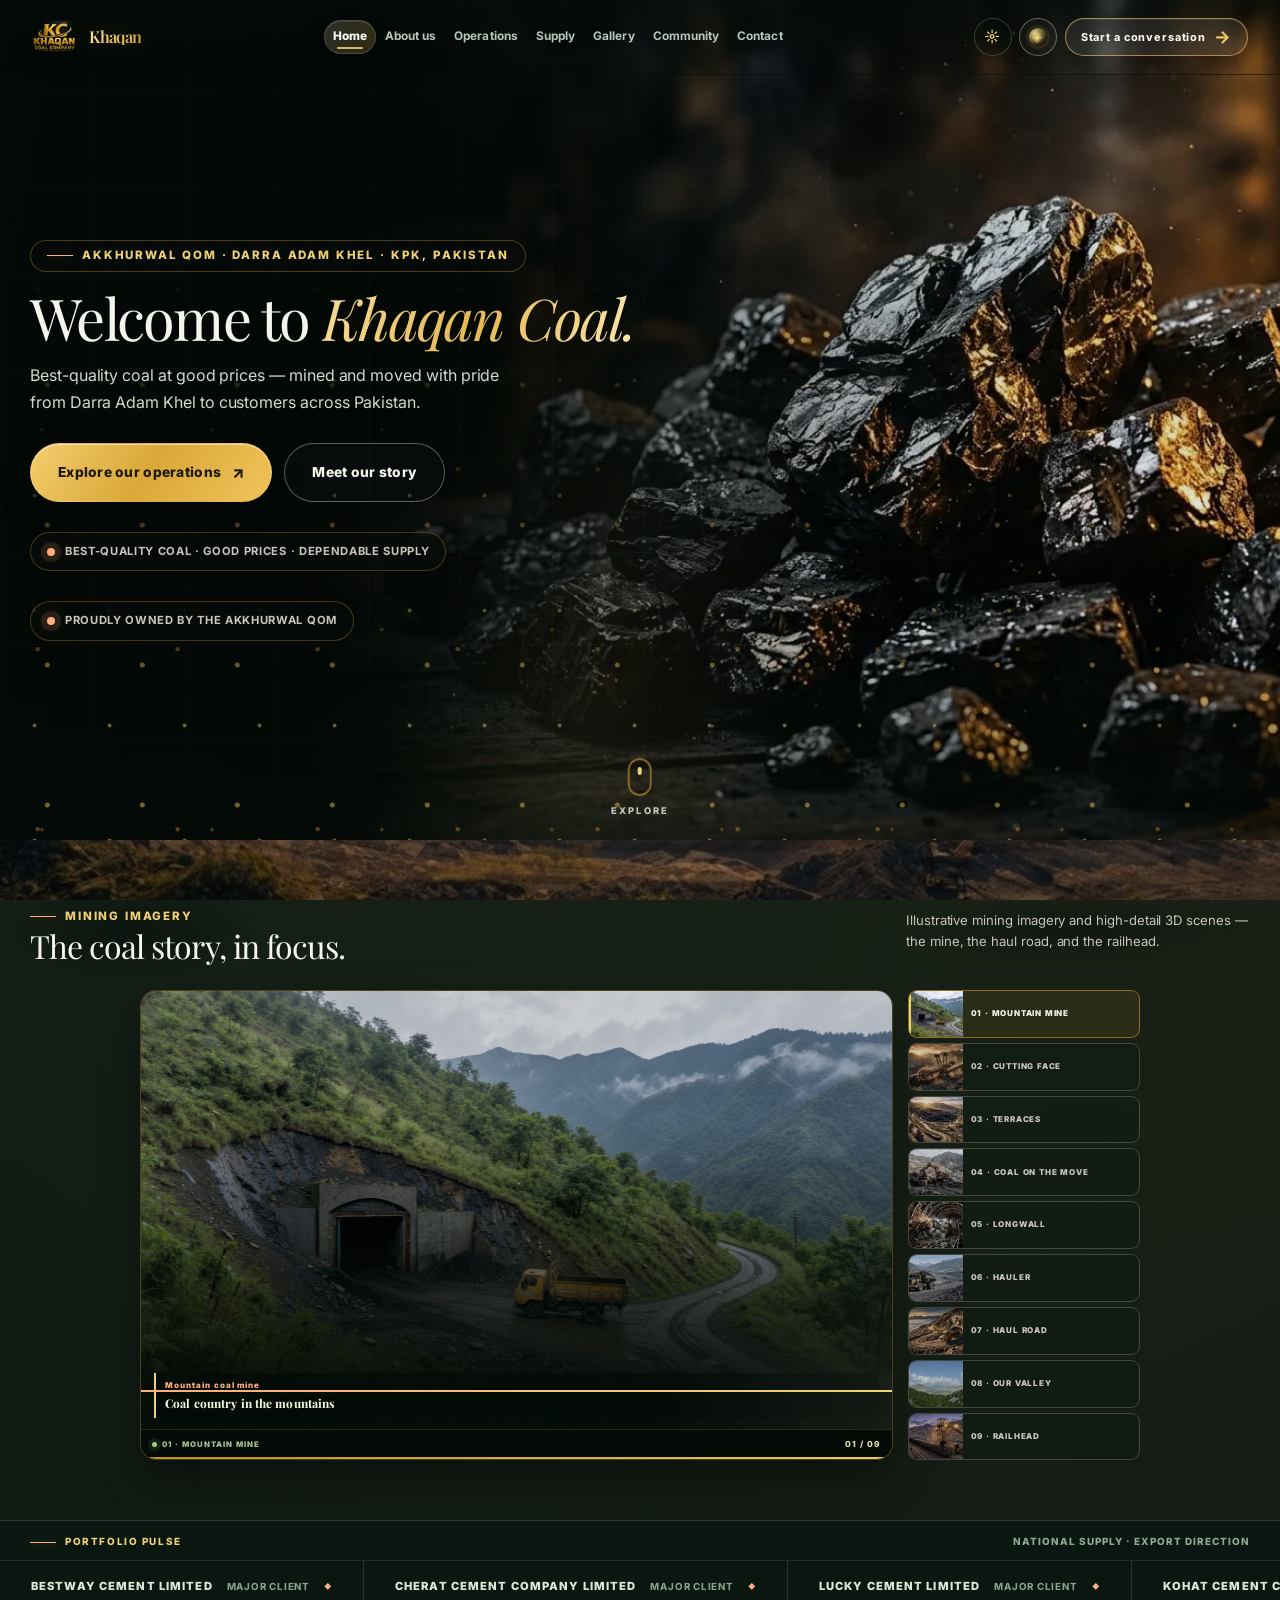
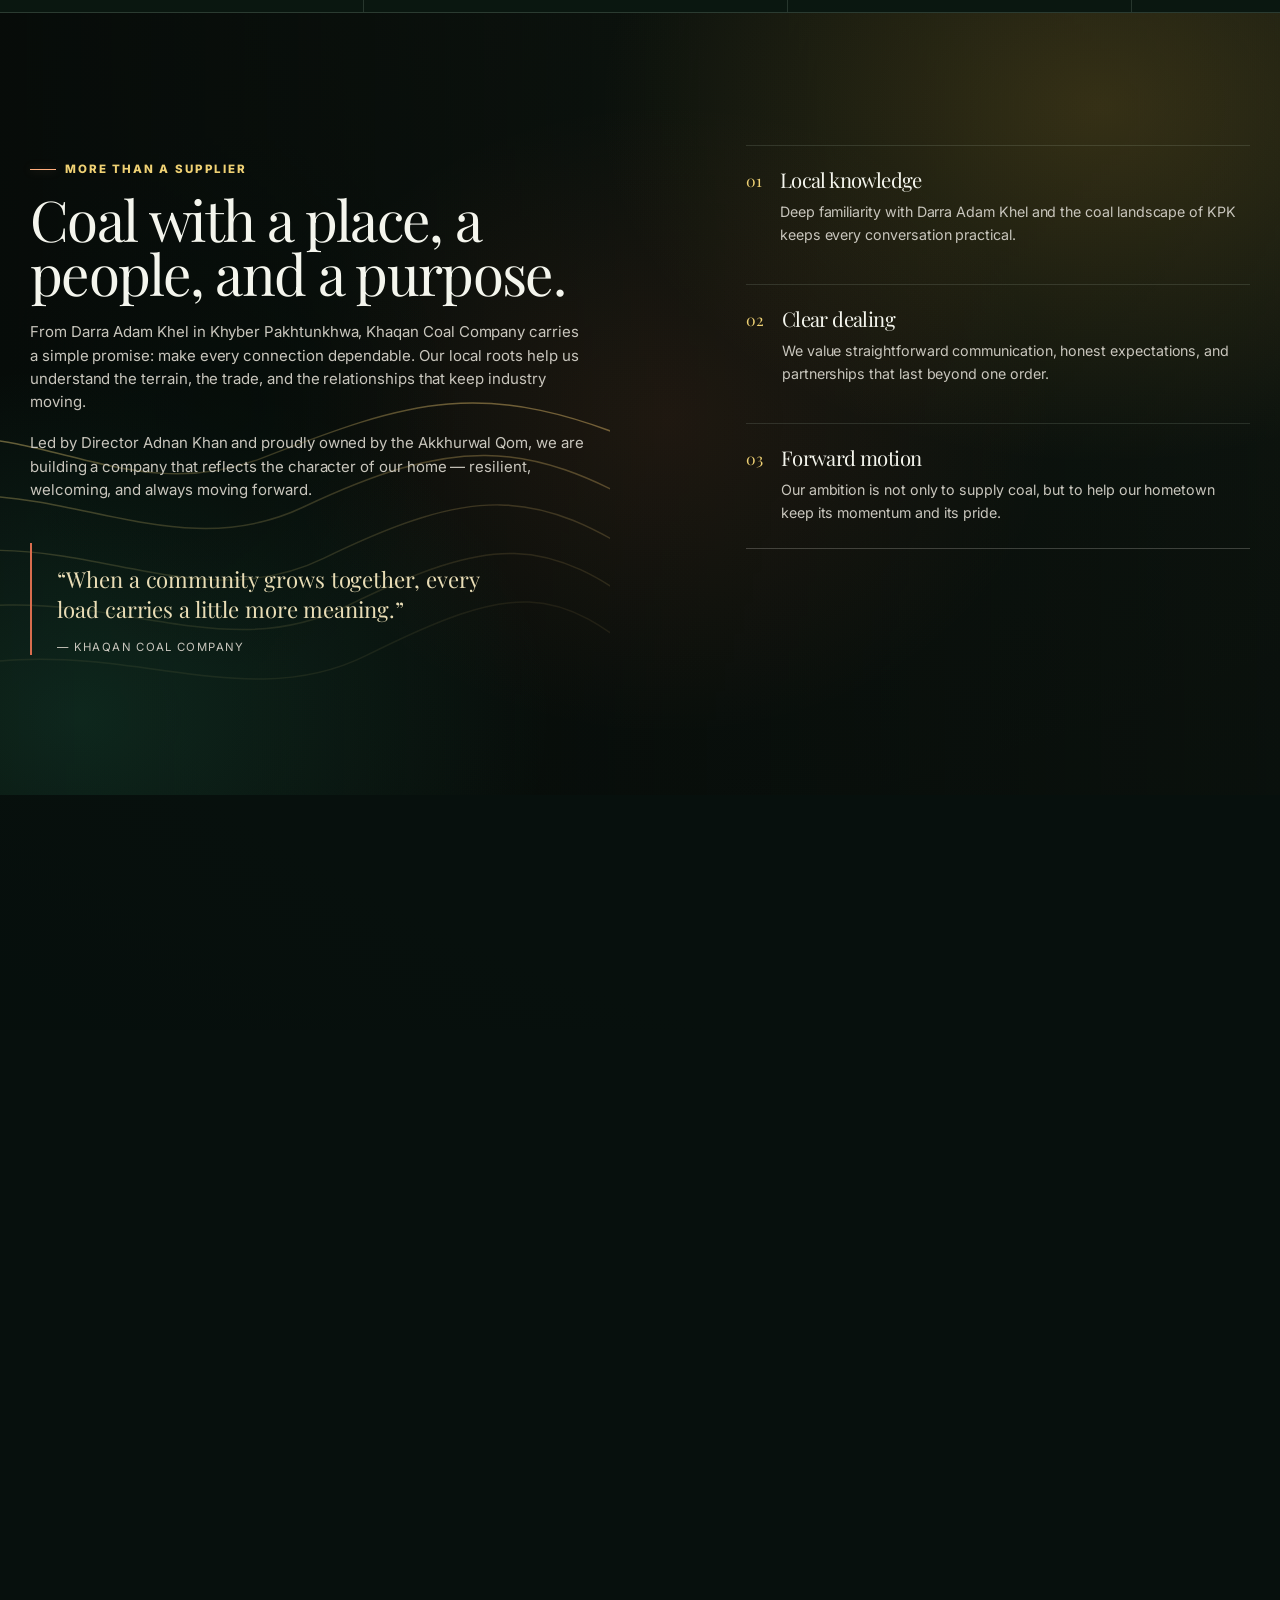
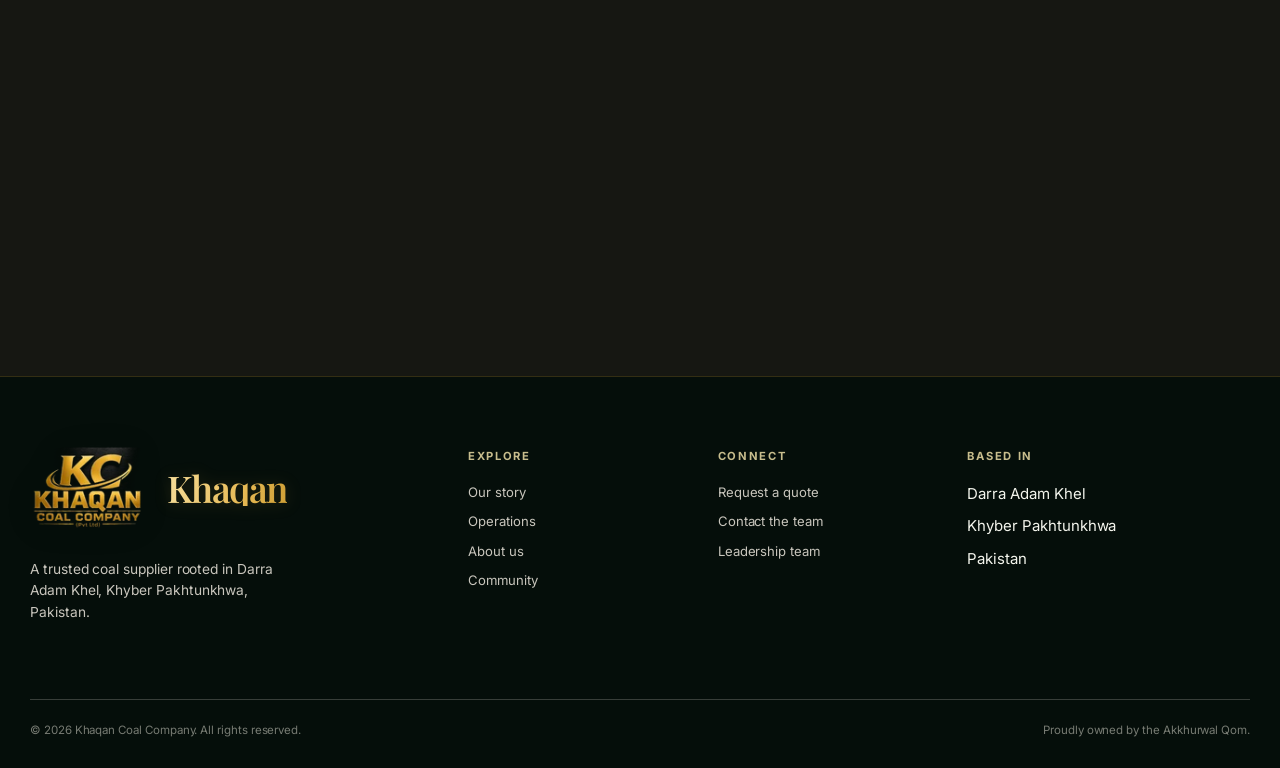
==== commit ee1e5bbd: "Improve initial page rendering performance Co-authored-by: arena-agent <297053741+arena-agent@users." ====
--- a/index.html
+++ b/index.html
@@ -6,11 +6,12 @@
   <meta name="theme-color" content="#0b0d0d"><script>(function(){try{var s=localStorage.getItem('khaqanSkin');document.documentElement.dataset.skin=(s==='marble'||s==='obsidian')?s:'signature';var t=localStorage.getItem('khaqanTheme');document.documentElement.dataset.theme=(t==='day')?'day':'night';}catch(e){document.documentElement.dataset.skin='signature';document.documentElement.dataset.theme='night';}})();</script>
   <meta name="description" content="Khaqan Coal Company — Darra Adam Khel's leading local coal supplier, rooted in Khyber Pakhtunkhwa, Pakistan.">
   <title>Khaqan Coal Company Pvt. Ltd. | Darra Adam Khel</title>
-  <meta property="og:type" content="website"><meta property="og:title" content="Khaqan Coal Company Pvt. Ltd. | Darra Adam Khel"><meta property="og:description" content="Best-quality coal from Darra Adam Khel, Khyber Pakhtunkhwa — competitive rates, dependable logistics, and an export future ahead."><meta property="og:site_name" content="Khaqan Coal Company"><meta property="og:image" content="https://www.khaqancoalco.com/media/og/index.jpg?v=1"><meta property="og:image:width" content="1200"><meta property="og:image:height" content="630"><meta property="og:image:alt" content="Khaqan Coal Company - Home: &quot;Welcome to Khaqan Coal.&quot; over a night photograph from the site"><meta name="twitter:card" content="summary_large_image"><meta name="twitter:title" content="Khaqan Coal Company Pvt. Ltd. | Darra Adam Khel"><meta name="twitter:description" content="Khaqan Coal Company — Darra Adam Khel&#x27;s leading local coal supplier, rooted in Khyber Pakhtunkhwa, Pakistan."><meta name="twitter:image" content="https://www.khaqancoalco.com/media/og/index.jpg?v=1"><link rel="preconnect" href="https://fonts.googleapis.com"><link rel="preconnect" href="https://fonts.gstatic.com" crossorigin><link href="https://fonts.googleapis.com/css2?family=Playfair+Display:ital,wght@0,400..900;1,400..900&family=Inter:ital,wght@0,300..900;1,300..900&display=swap" rel="stylesheet"><link rel="icon" href="favicon.png" type="image/png" sizes="128x128"><link rel="icon" href="favicon.svg" type="image/svg+xml"><link rel="apple-touch-icon" href="media/icons/apple-touch-icon.png?v=1"><link rel="preload" as="image" href="media/coal-hero.webp" fetchpriority="high"><link rel="preload" as="image" href="media/cine/hero-01.webp"><link rel="stylesheet" href="styles.css?v=5"><link rel="stylesheet" href="themes.css?v=18"><link rel="stylesheet" href="themes-marble.css?v=1" data-skin-stylesheet="marble" media="not all"><link rel="stylesheet" href="themes-obsidian.css?v=1" data-skin-stylesheet="obsidian" media="not all"><script>(function(){var skin=document.documentElement.dataset.skin||'signature';document.querySelectorAll('link[data-skin-stylesheet]').forEach(function(link){link.media=link.dataset.skinStylesheet===skin?'all':'not all';});})();</script><link rel="stylesheet" href="themes-shared.css?v=9"><link rel="manifest" href="site.webmanifest"><script type="speculationrules">{"prerender":[{"where":{"href_matches":"*.html"},"eagerness":"moderate"}]}</script>
+  <meta property="og:type" content="website"><meta property="og:title" content="Khaqan Coal Company Pvt. Ltd. | Darra Adam Khel"><meta property="og:description" content="Best-quality coal from Darra Adam Khel, Khyber Pakhtunkhwa — competitive rates, dependable logistics, and an export future ahead."><meta property="og:site_name" content="Khaqan Coal Company"><meta property="og:image" content="https://www.khaqancoalco.com/media/og/index.jpg?v=1"><meta property="og:image:width" content="1200"><meta property="og:image:height" content="630"><meta property="og:image:alt" content="Khaqan Coal Company - Home: &quot;Welcome to Khaqan Coal.&quot; over a night photograph from the site"><meta name="twitter:card" content="summary_large_image"><meta name="twitter:title" content="Khaqan Coal Company Pvt. Ltd. | Darra Adam Khel"><meta name="twitter:description" content="Khaqan Coal Company — Darra Adam Khel&#x27;s leading local coal supplier, rooted in Khyber Pakhtunkhwa, Pakistan."><meta name="twitter:image" content="https://www.khaqancoalco.com/media/og/index.jpg?v=1"><link rel="preconnect" href="https://fonts.googleapis.com"><link rel="preconnect" href="https://fonts.gstatic.com" crossorigin><link href="https://fonts.googleapis.com/css2?family=Playfair+Display:ital,wght@0,400..900;1,400..900&family=Inter:ital,wght@0,300..900;1,300..900&display=swap" rel="stylesheet" media="print" onload="this.media='all'">
+  <noscript><link href="https://fonts.googleapis.com/css2?family=Playfair+Display:ital,wght@0,400..900;1,400..900&family=Inter:ital,wght@0,300..900;1,300..900&display=swap" rel="stylesheet"></noscript><link rel="icon" href="favicon.png" type="image/png" sizes="128x128"><link rel="icon" href="favicon.svg" type="image/svg+xml"><link rel="apple-touch-icon" href="media/icons/apple-touch-icon.png?v=1"><link rel="preload" as="image" href="media/coal-hero.webp" fetchpriority="high"><link rel="stylesheet" href="styles.css?v=5"><link rel="stylesheet" href="themes.css?v=18"><link rel="stylesheet" href="themes-marble.css?v=1" data-skin-stylesheet="marble" media="not all"><link rel="stylesheet" href="themes-obsidian.css?v=1" data-skin-stylesheet="obsidian" media="not all"><script>(function(){var skin=document.documentElement.dataset.skin||'signature';document.querySelectorAll('link[data-skin-stylesheet]').forEach(function(link){link.media=link.dataset.skinStylesheet===skin?'all':'not all';});})();</script><link rel="stylesheet" href="themes-shared.css?v=9"><link rel="manifest" href="site.webmanifest"><script type="speculationrules">{"prerender":[{"where":{"href_matches":"*.html"},"eagerness":"moderate"}]}</script>
 <link rel="canonical" href="https://www.khaqancoalco.com/">
 <script type="application/ld+json">{"@context":"https://schema.org","@type":"WebPage","name":"Khaqan Coal Company Pvt. Ltd. | Darra Adam Khel","url":"https://www.khaqancoalco.com/","isPartOf":{"@type":"WebSite","name":"Khaqan Coal Company","url":"https://www.khaqancoalco.com/"},"about":{"@type":"Organization","name":"Khaqan Coal Company Pvt. Ltd.","url":"https://www.khaqancoalco.com/","address":{"@type":"PostalAddress","addressLocality":"Darra Adam Khel","addressRegion":"Khyber Pakhtunkhwa","addressCountry":"PK"}},"description":"Khaqan Coal Company — Darra Adam Khel's leading local coal supplier, rooted in Khyber Pakhtunkhwa, Pakistan."}</script>
 </head>
-<body class="page-home"><a class="skip-link" href="#main">Skip to content</a><div class="coal-page-bg" aria-hidden="true"><canvas class="cine-canvas"></canvas><img class="cine-src" src="media/cine/hero-01.webp" alt="" width="1376" height="768" decoding="async" fetchpriority="high"><img class="cine-src" src="media/cine/hero-02.webp" alt="" width="1376" height="768" loading="lazy" decoding="async"><img class="cine-src" src="media/cine/hero-03.webp" alt="" width="1376" height="768" loading="lazy" decoding="async"><img class="cine-src" src="media/cine/hero-04.webp" alt="" width="1376" height="768" loading="lazy" decoding="async"><img class="cine-src" src="media/cine/hero-05.webp" alt="" width="1376" height="768" loading="lazy" decoding="async"><img class="cine-src" src="media/cine/reel-aerial.webp" alt="" width="1376" height="768" loading="lazy" decoding="async"><img class="cine-src" src="media/cine/reel-underground.webp" alt="" width="1376" height="768" loading="lazy" decoding="async"><img class="cine-src" src="media/cine/reel-stockpile.webp" alt="" width="1376" height="768" loading="lazy" decoding="async"><div class="cine-veil"></div></div>
+<body class="page-home"><a class="skip-link" href="#main">Skip to content</a><div class="coal-page-bg" aria-hidden="true"><canvas class="cine-canvas"></canvas><img class="cine-src" src="media/cine/hero-01.webp" alt="" width="1376" height="768" loading="lazy" decoding="async"><img class="cine-src" src="media/cine/hero-02.webp" alt="" width="1376" height="768" loading="lazy" decoding="async"><img class="cine-src" src="media/cine/hero-03.webp" alt="" width="1376" height="768" loading="lazy" decoding="async"><img class="cine-src" src="media/cine/hero-04.webp" alt="" width="1376" height="768" loading="lazy" decoding="async"><img class="cine-src" src="media/cine/hero-05.webp" alt="" width="1376" height="768" loading="lazy" decoding="async"><img class="cine-src" src="media/cine/reel-aerial.webp" alt="" width="1376" height="768" loading="lazy" decoding="async"><img class="cine-src" src="media/cine/reel-underground.webp" alt="" width="1376" height="768" loading="lazy" decoding="async"><img class="cine-src" src="media/cine/reel-stockpile.webp" alt="" width="1376" height="768" loading="lazy" decoding="async"><div class="cine-veil"></div></div>
   <header class="site-header" id="site-header">
     <div class="container nav-wrap header-bar">
       <a class="brand" href="index.html" aria-label="Khaqan Coal Company home">
@@ -172,6 +173,6 @@
     </div>
     <div class="container footer-bottom"><span>© <span data-year>2026</span> Khaqan Coal Company. All rights reserved.</span><span>Proudly owned by the Akkhurwal Qom.</span></div>
   </footer>
-  <script src="supabase-config.js?v=1"></script><script src="cloud.js?v=12"></script><script src="script.js?v=32"></script>
+  <script src="supabase-config.js?v=1"></script><script src="cloud.js?v=12"></script><script src="script.js?v=33"></script>
 </body>
 </html>
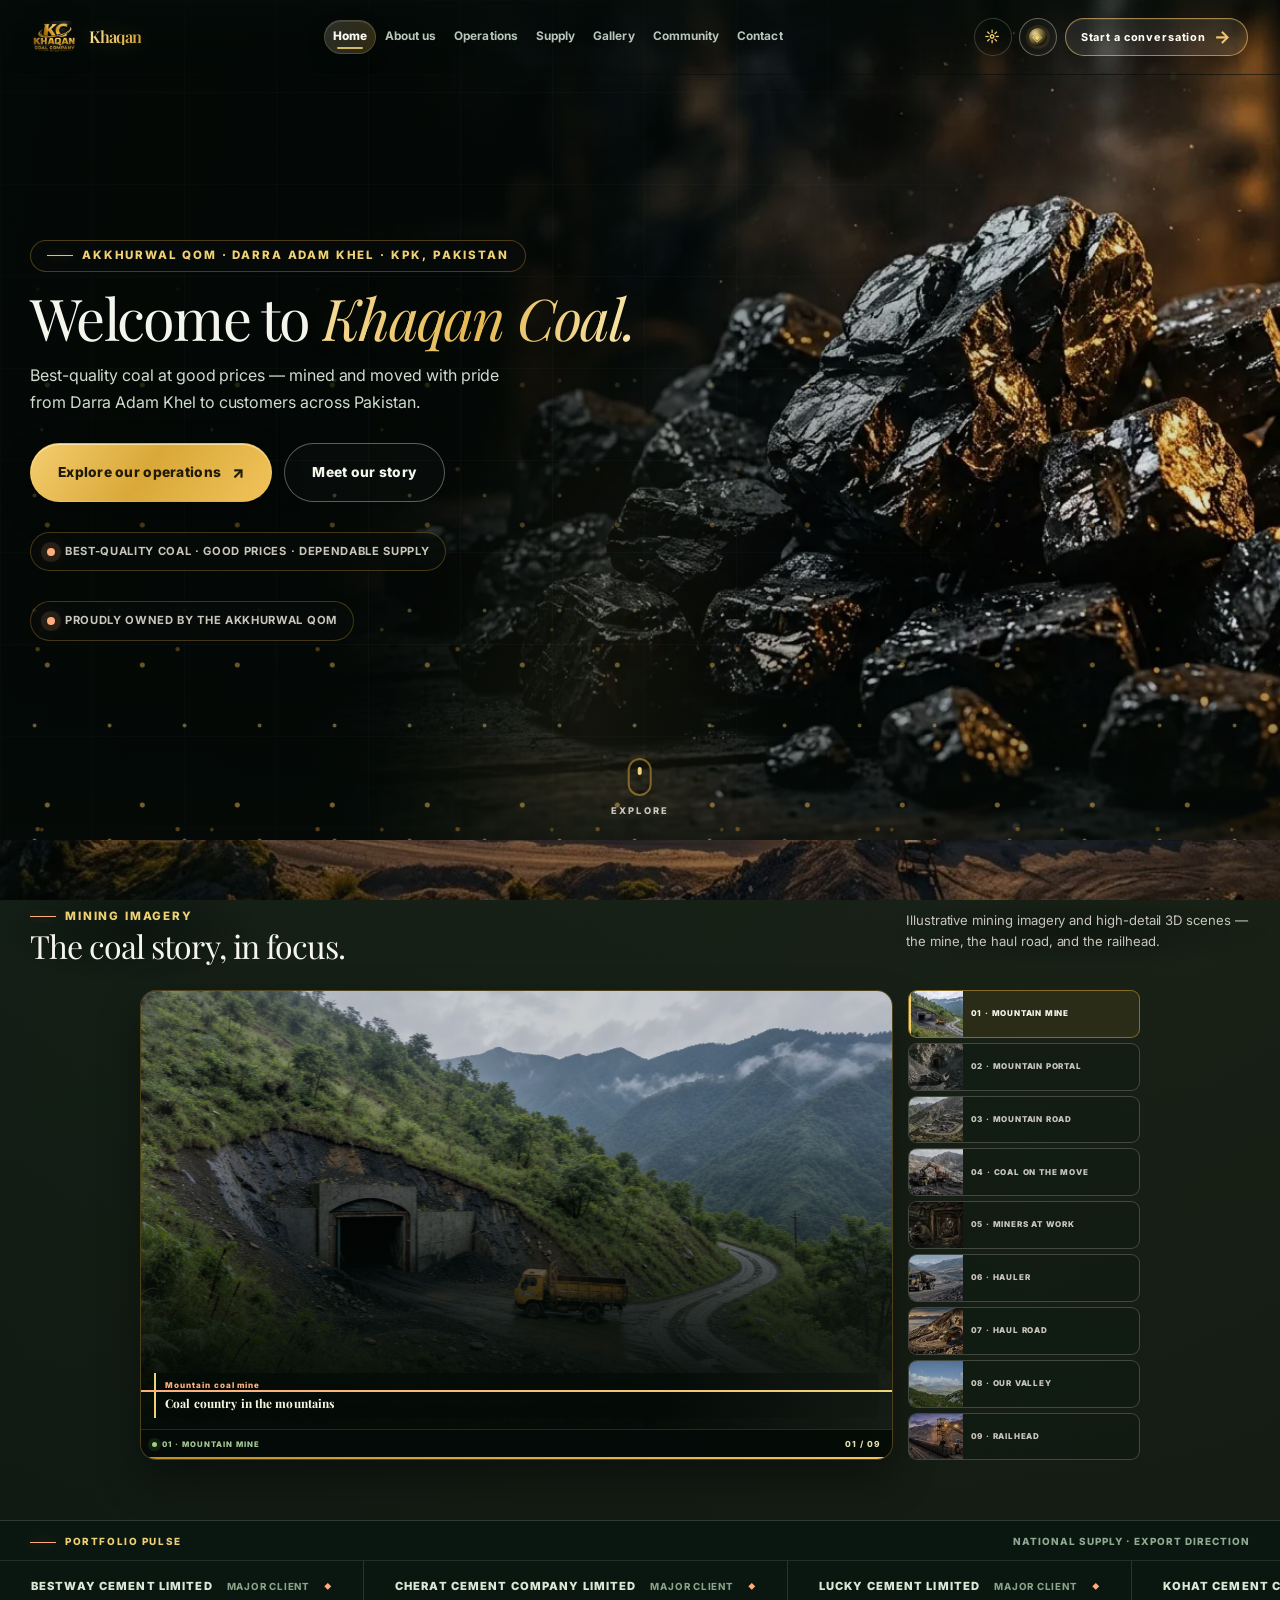
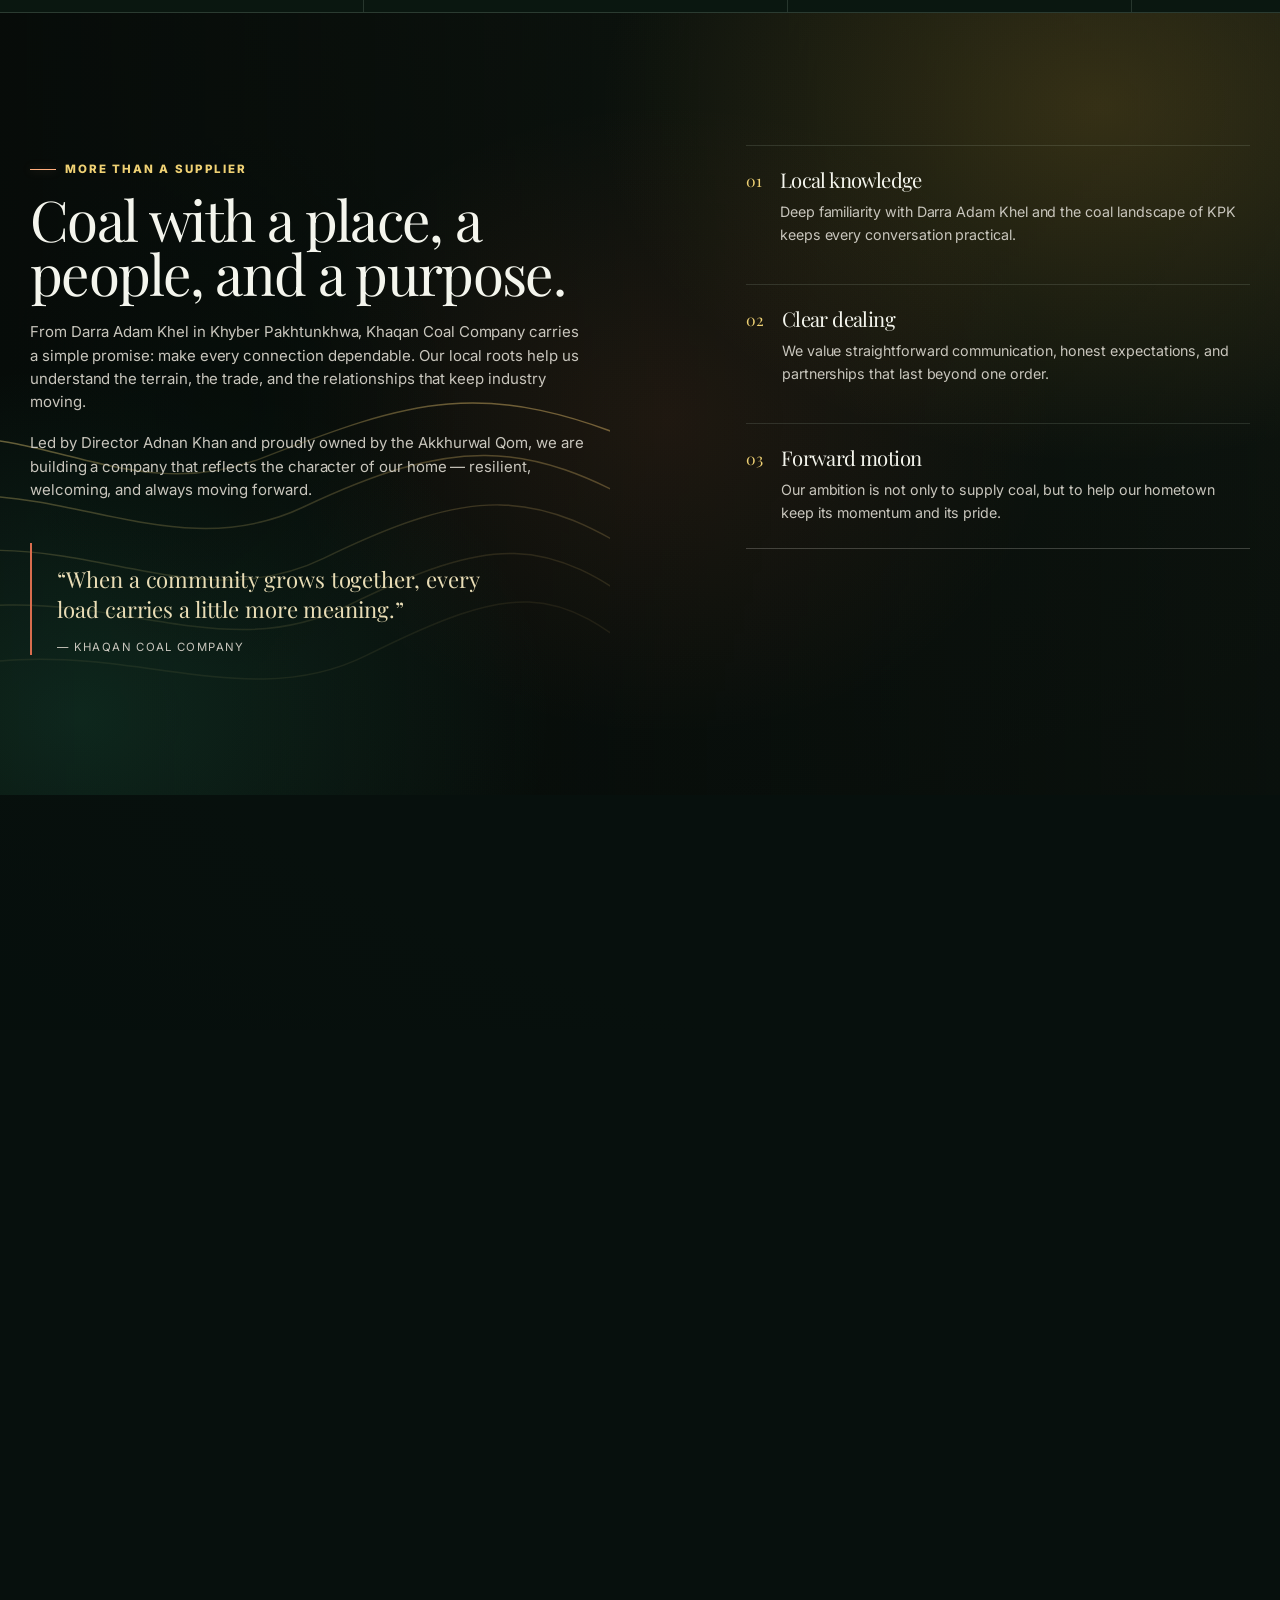
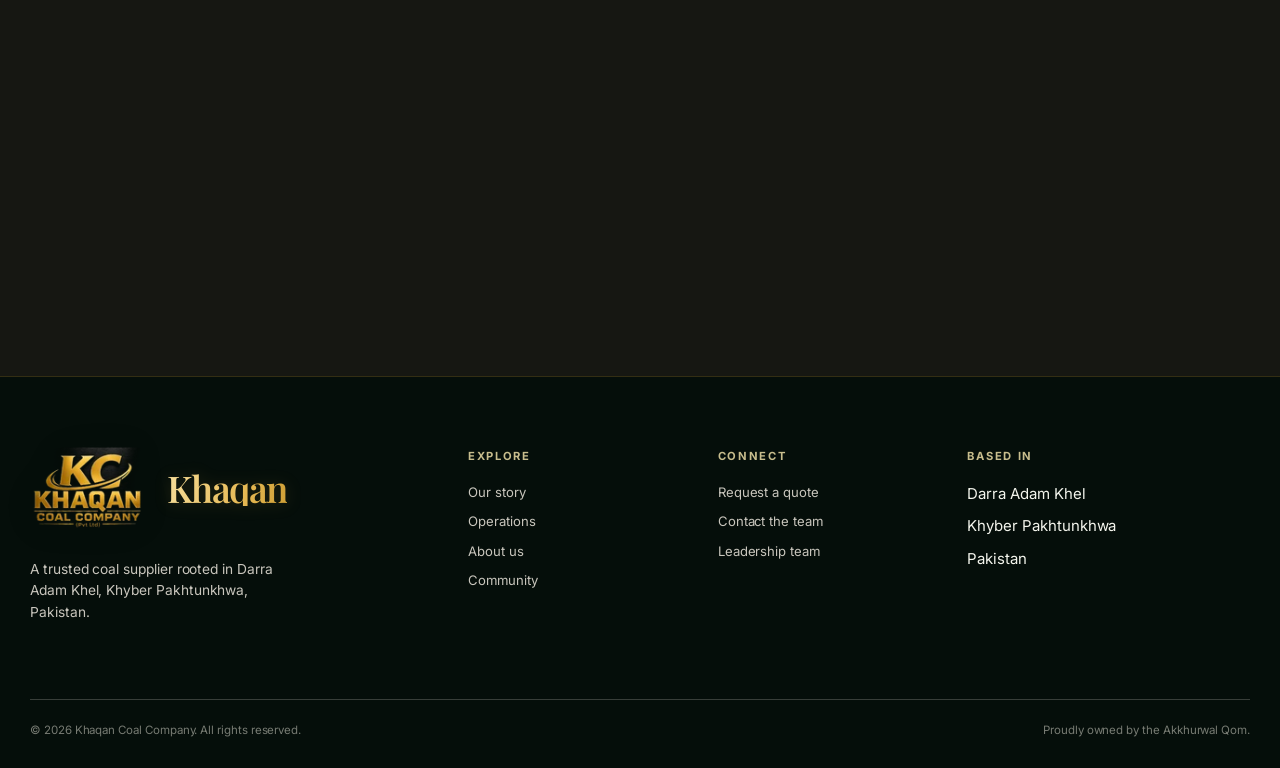
==== commit b46361e8: "Replace oversized mining equipment reel imagery Co-authored-by: arena-agent <297053741+arena-agent@u" ====
--- a/index.html
+++ b/index.html
@@ -7,11 +7,11 @@
   <meta name="description" content="Khaqan Coal Company — Darra Adam Khel's leading local coal supplier, rooted in Khyber Pakhtunkhwa, Pakistan.">
   <title>Khaqan Coal Company Pvt. Ltd. | Darra Adam Khel</title>
   <meta property="og:type" content="website"><meta property="og:title" content="Khaqan Coal Company Pvt. Ltd. | Darra Adam Khel"><meta property="og:description" content="Best-quality coal from Darra Adam Khel, Khyber Pakhtunkhwa — competitive rates, dependable logistics, and an export future ahead."><meta property="og:site_name" content="Khaqan Coal Company"><meta property="og:image" content="https://www.khaqancoalco.com/media/og/index.jpg?v=1"><meta property="og:image:width" content="1200"><meta property="og:image:height" content="630"><meta property="og:image:alt" content="Khaqan Coal Company - Home: &quot;Welcome to Khaqan Coal.&quot; over a night photograph from the site"><meta name="twitter:card" content="summary_large_image"><meta name="twitter:title" content="Khaqan Coal Company Pvt. Ltd. | Darra Adam Khel"><meta name="twitter:description" content="Khaqan Coal Company — Darra Adam Khel&#x27;s leading local coal supplier, rooted in Khyber Pakhtunkhwa, Pakistan."><meta name="twitter:image" content="https://www.khaqancoalco.com/media/og/index.jpg?v=1"><link rel="preconnect" href="https://fonts.googleapis.com"><link rel="preconnect" href="https://fonts.gstatic.com" crossorigin><link href="https://fonts.googleapis.com/css2?family=Playfair+Display:ital,wght@0,400..900;1,400..900&family=Inter:ital,wght@0,300..900;1,300..900&display=swap" rel="stylesheet" media="print" onload="this.media='all'">
-  <noscript><link href="https://fonts.googleapis.com/css2?family=Playfair+Display:ital,wght@0,400..900;1,400..900&family=Inter:ital,wght@0,300..900;1,300..900&display=swap" rel="stylesheet"></noscript><link rel="icon" href="favicon.png" type="image/png" sizes="128x128"><link rel="icon" href="favicon.svg" type="image/svg+xml"><link rel="apple-touch-icon" href="media/icons/apple-touch-icon.png?v=1"><link rel="preload" as="image" href="media/coal-hero.webp" fetchpriority="high"><link rel="stylesheet" href="styles.css?v=5"><link rel="stylesheet" href="themes.css?v=18"><link rel="stylesheet" href="themes-marble.css?v=1" data-skin-stylesheet="marble" media="not all"><link rel="stylesheet" href="themes-obsidian.css?v=1" data-skin-stylesheet="obsidian" media="not all"><script>(function(){var skin=document.documentElement.dataset.skin||'signature';document.querySelectorAll('link[data-skin-stylesheet]').forEach(function(link){link.media=link.dataset.skinStylesheet===skin?'all':'not all';});})();</script><link rel="stylesheet" href="themes-shared.css?v=9"><link rel="manifest" href="site.webmanifest"><script type="speculationrules">{"prerender":[{"where":{"href_matches":"*.html"},"eagerness":"moderate"}]}</script>
+  <noscript><link href="https://fonts.googleapis.com/css2?family=Playfair+Display:ital,wght@0,400..900;1,400..900&family=Inter:ital,wght@0,300..900;1,300..900&display=swap" rel="stylesheet"></noscript><link rel="icon" href="favicon.png" type="image/png" sizes="128x128"><link rel="icon" href="favicon.svg" type="image/svg+xml"><link rel="apple-touch-icon" href="media/icons/apple-touch-icon.png?v=1"><link rel="preload" as="image" href="media/coal-hero.webp" fetchpriority="high"><link rel="stylesheet" href="styles.css?v=5"><link rel="stylesheet" href="themes.css?v=18"><link rel="stylesheet" href="themes-marble.css?v=1" data-skin-stylesheet="marble" media="not all"><link rel="stylesheet" href="themes-obsidian.css?v=1" data-skin-stylesheet="obsidian" media="not all"><script>(function(){var skin=document.documentElement.dataset.skin||'signature';document.querySelectorAll('link[data-skin-stylesheet]').forEach(function(link){link.media=link.dataset.skinStylesheet===skin?'all':'not all';});})();</script><link rel="stylesheet" href="themes-shared.css?v=10"><link rel="manifest" href="site.webmanifest"><script type="speculationrules">{"prerender":[{"where":{"href_matches":"*.html"},"eagerness":"moderate"}]}</script>
 <link rel="canonical" href="https://www.khaqancoalco.com/">
 <script type="application/ld+json">{"@context":"https://schema.org","@type":"WebPage","name":"Khaqan Coal Company Pvt. Ltd. | Darra Adam Khel","url":"https://www.khaqancoalco.com/","isPartOf":{"@type":"WebSite","name":"Khaqan Coal Company","url":"https://www.khaqancoalco.com/"},"about":{"@type":"Organization","name":"Khaqan Coal Company Pvt. Ltd.","url":"https://www.khaqancoalco.com/","address":{"@type":"PostalAddress","addressLocality":"Darra Adam Khel","addressRegion":"Khyber Pakhtunkhwa","addressCountry":"PK"}},"description":"Khaqan Coal Company — Darra Adam Khel's leading local coal supplier, rooted in Khyber Pakhtunkhwa, Pakistan."}</script>
 </head>
-<body class="page-home"><a class="skip-link" href="#main">Skip to content</a><div class="coal-page-bg" aria-hidden="true"><canvas class="cine-canvas"></canvas><img class="cine-src" src="media/cine/hero-01.webp" alt="" width="1376" height="768" loading="lazy" decoding="async"><img class="cine-src" src="media/cine/hero-02.webp" alt="" width="1376" height="768" loading="lazy" decoding="async"><img class="cine-src" src="media/cine/hero-03.webp" alt="" width="1376" height="768" loading="lazy" decoding="async"><img class="cine-src" src="media/cine/hero-04.webp" alt="" width="1376" height="768" loading="lazy" decoding="async"><img class="cine-src" src="media/cine/hero-05.webp" alt="" width="1376" height="768" loading="lazy" decoding="async"><img class="cine-src" src="media/cine/reel-aerial.webp" alt="" width="1376" height="768" loading="lazy" decoding="async"><img class="cine-src" src="media/cine/reel-underground.webp" alt="" width="1376" height="768" loading="lazy" decoding="async"><img class="cine-src" src="media/cine/reel-stockpile.webp" alt="" width="1376" height="768" loading="lazy" decoding="async"><div class="cine-veil"></div></div>
+<body class="page-home"><a class="skip-link" href="#main">Skip to content</a><div class="coal-page-bg" aria-hidden="true"><canvas class="cine-canvas"></canvas><img class="cine-src" src="media/cine/hero-01.webp" alt="" width="1376" height="768" loading="lazy" decoding="async"><img class="cine-src" src="media/cine/hero-02.webp" alt="" width="1376" height="768" loading="lazy" decoding="async"><img class="cine-src" src="media/cine/hero-03.webp" alt="" width="1376" height="768" loading="lazy" decoding="async"><img class="cine-src" src="media/cine/hero-04.webp" alt="" width="1376" height="768" loading="lazy" decoding="async"><img class="cine-src" src="media/cine/hero-05.webp" alt="" width="1376" height="768" loading="lazy" decoding="async"><img class="cine-src" src="media/cine/mountain-mine-haul-road.webp" alt="" width="1376" height="768" loading="lazy" decoding="async"><img class="cine-src" src="media/cine/mountain-coal-tunnel-work.webp" alt="" width="1376" height="768" loading="lazy" decoding="async"><img class="cine-src" src="media/cine/reel-stockpile.webp" alt="" width="1376" height="768" loading="lazy" decoding="async"><div class="cine-veil"></div></div>
   <header class="site-header" id="site-header">
     <div class="container nav-wrap header-bar">
       <a class="brand" href="index.html" aria-label="Khaqan Coal Company home">
@@ -58,10 +58,10 @@
           <div class="reel-stage interactive-tilt" data-reel data-reel-interval="5000" aria-label="Coal mining and Darra Adam Khel highlights reel">
             <div class="reel-slides">
               <figure class="reel-slide active" data-reel-tag="01 · Mountain mine" data-media-slot="home:reel:1"><img src="media/generated/green-mountain-coal-mine.webp" width="1600" height="900" alt="AI-generated illustration of a coal mine entrance among green mountains." loading="lazy" decoding="async"><span class="reel-slide-shade"></span><figcaption><span>Mountain coal mine</span><strong>Coal country in the mountains</strong></figcaption></figure>
-              <figure class="reel-slide" data-reel-tag="02 · Cutting face" data-media-slot="home:reel:2"><picture><source type="image/webp" srcset="media/cine/reel-bucketwheel.webp"><img src="media/cine/reel-bucketwheel.jpg" width="1376" height="768" alt="3D render of a bucket-wheel excavator cutting a coal bench at sunset" loading="lazy" decoding="async"></picture><span class="reel-slide-shade"></span><figcaption><span>The cutting face · 3D</span><strong>Steel against the seam</strong></figcaption></figure>
-              <figure class="reel-slide" data-reel-tag="03 · Terraces" data-media-slot="home:reel:3"><picture><source type="image/webp" srcset="media/cine/reel-aerial.webp"><img src="media/cine/reel-aerial.jpg" width="1376" height="768" alt="Aerial 3D render of a terraced mountain coal mine at sunrise" loading="lazy" decoding="async"></picture><span class="reel-slide-shade"></span><figcaption><span>Terraces from above · 3D</span><strong>Every bench, measured</strong></figcaption></figure>
+              <figure class="reel-slide" data-reel-tag="02 · Mountain portal" data-media-slot="home:reel:2"><picture><source type="image/webp" srcset="media/cine/mountain-mine-portal.webp"><img src="media/cine/mountain-mine-portal.jpg" width="1376" height="768" alt="AI-generated illustration of a compact loader working near a mountain coal-mine entrance" loading="lazy" decoding="async"></picture><span class="reel-slide-shade"></span><figcaption><span>Mountain portal · illustrative</span><strong>A mine opening in the hillside</strong></figcaption></figure>
+              <figure class="reel-slide" data-reel-tag="03 · Mountain road" data-media-slot="home:reel:3"><picture><source type="image/webp" srcset="media/cine/mountain-mine-haul-road.webp"><img src="media/cine/mountain-mine-haul-road.jpg" width="1376" height="768" alt="AI-generated illustration of a small mountain mine road with a modest utility vehicle" loading="lazy" decoding="async"></picture><span class="reel-slide-shade"></span><figcaption><span>Mountain mine · illustrative</span><strong>A road through the mountain mine</strong></figcaption></figure>
               <figure class="reel-slide" data-reel-tag="04 · Coal on the move" data-media-slot="home:reel:4"><img src="media/generated/mining-excavator.webp" width="1600" height="900" alt="AI-generated illustrative view of an excavator loading coal at an open-pit mine." loading="lazy" decoding="async"><span class="reel-slide-shade"></span><figcaption><span>Heavy machinery · mine site</span><strong>Coal on the move</strong></figcaption></figure>
-              <figure class="reel-slide" data-reel-tag="05 · Longwall" data-media-slot="home:reel:5"><picture><source type="image/webp" srcset="media/cine/reel-underground.webp"><img src="media/cine/reel-underground.jpg" width="1376" height="750" alt="3D render of a longwall shearer cutting coal inside an underground mine tunnel" loading="lazy" decoding="async"></picture><span class="reel-slide-shade"></span><figcaption><span>Longwall · underground 3D</span><strong>Deep in the hillside</strong></figcaption></figure>
+              <figure class="reel-slide" data-reel-tag="05 · Miners at work" data-media-slot="home:reel:5"><picture><source type="image/webp" srcset="media/cine/mountain-coal-tunnel-work.webp"><img src="media/cine/mountain-coal-tunnel-work.jpg" width="1376" height="768" alt="AI-generated illustration of miners working by hand inside a supported mountain coal tunnel" loading="lazy" decoding="async"></picture><span class="reel-slide-shade"></span><figcaption><span>Underground work · illustrative</span><strong>Working carefully along the seam</strong></figcaption></figure>
               <figure class="reel-slide" data-reel-tag="06 · Hauler" data-media-slot="home:reel:6"><img src="media/generated/mining-haulage.webp" width="1600" height="900" alt="AI-generated illustrative view of a coal haul truck on a mountain mine road." loading="lazy" decoding="async"><span class="reel-slide-shade"></span><figcaption><span>Coal haulage · illustrative</span><strong>Down the ramp, out to market</strong></figcaption></figure>
               <figure class="reel-slide" data-reel-tag="07 · Haul road" data-media-slot="home:reel:7"><picture><source type="image/webp" srcset="media/cine/reel-haulroad.webp"><img src="media/cine/reel-haulroad.jpg" width="1376" height="768" alt="3D render of loaded haul trucks on a mountain coal haul road at dawn" loading="lazy" decoding="async"></picture><span class="reel-slide-shade"></span><figcaption><span>Haul road · 3D</span><strong>First light on the ramp</strong></figcaption></figure>
               <figure class="reel-slide" data-reel-tag="08 · Our valley" data-media-slot="home:reel:8"><img src="media/darra-photo-2.webp" alt="Hills and mine country of Darra Adam Khel in Khyber Pakhtunkhwa" loading="lazy"><span class="reel-slide-shade"></span><figcaption><span>Darra Adam Khel · our valley</span><strong>The ground we call home</strong></figcaption></figure>
@@ -73,10 +73,10 @@
           </div>
           <div class="reel-rail" role="tablist" aria-label="Reel chapters">
             <button class="reel-cut active" type="button" role="tab" aria-selected="true" data-reel-jump="0"><img src="media/cine/thumb-coal-mining.webp" alt="" width="160" height="90" loading="eager" decoding="async" srcset="media/cine/thumb-coal-mining-120.webp 120w, media/cine/thumb-coal-mining.webp 220w" sizes="(min-width: 700px) 56px, 104px"><span>01 · Mountain mine</span></button>
-            <button class="reel-cut" type="button" role="tab" aria-selected="false" data-reel-jump="1"><img src="media/cine/thumb-reel-bucketwheel.webp" alt="" width="160" height="90" loading="eager" decoding="async" srcset="media/cine/thumb-reel-bucketwheel-120.webp 120w, media/cine/thumb-reel-bucketwheel.webp 220w" sizes="(min-width: 700px) 56px, 104px"><span>02 · Cutting face</span></button>
-            <button class="reel-cut" type="button" role="tab" aria-selected="false" data-reel-jump="2"><img src="media/cine/thumb-reel-aerial.webp" alt="" width="160" height="90" loading="eager" decoding="async" srcset="media/cine/thumb-reel-aerial-120.webp 120w, media/cine/thumb-reel-aerial.webp 220w" sizes="(min-width: 700px) 56px, 104px"><span>03 · Terraces</span></button>
+            <button class="reel-cut" type="button" role="tab" aria-selected="false" data-reel-jump="1"><img src="media/cine/thumb-mountain-mine-portal.webp" alt="" width="160" height="90" loading="eager" decoding="async" srcset="media/cine/thumb-mountain-mine-portal-120.webp 120w, media/cine/thumb-mountain-mine-portal.webp 220w" sizes="(min-width: 700px) 56px, 104px"><span>02 · Mountain portal</span></button>
+            <button class="reel-cut" type="button" role="tab" aria-selected="false" data-reel-jump="2"><img src="media/cine/thumb-mountain-mine-haul-road.webp" alt="" width="160" height="90" loading="eager" decoding="async" srcset="media/cine/thumb-mountain-mine-haul-road-120.webp 120w, media/cine/thumb-mountain-mine-haul-road.webp 220w" sizes="(min-width: 700px) 56px, 104px"><span>03 · Mountain road</span></button>
             <button class="reel-cut" type="button" role="tab" aria-selected="false" data-reel-jump="3"><img src="media/cine/thumb-excavator.webp" alt="" width="160" height="90" loading="eager" decoding="async" srcset="media/cine/thumb-excavator-120.webp 120w, media/cine/thumb-excavator.webp 220w" sizes="(min-width: 700px) 56px, 104px"><span>04 · Coal on the move</span></button>
-            <button class="reel-cut" type="button" role="tab" aria-selected="false" data-reel-jump="4"><img src="media/cine/thumb-reel-underground.webp" alt="" width="160" height="90" loading="eager" decoding="async" srcset="media/cine/thumb-reel-underground-120.webp 120w, media/cine/thumb-reel-underground.webp 220w" sizes="(min-width: 700px) 56px, 104px"><span>05 · Longwall</span></button>
+            <button class="reel-cut" type="button" role="tab" aria-selected="false" data-reel-jump="4"><img src="media/cine/thumb-mountain-coal-tunnel-work.webp" alt="" width="160" height="90" loading="eager" decoding="async" srcset="media/cine/thumb-mountain-coal-tunnel-work-120.webp 120w, media/cine/thumb-mountain-coal-tunnel-work.webp 220w" sizes="(min-width: 700px) 56px, 104px"><span>05 · Miners at work</span></button>
             <button class="reel-cut" type="button" role="tab" aria-selected="false" data-reel-jump="5"><img src="media/cine/thumb-hauler.webp" alt="" width="160" height="90" loading="eager" decoding="async" srcset="media/cine/thumb-hauler-120.webp 120w, media/cine/thumb-hauler.webp 220w" sizes="(min-width: 700px) 56px, 104px"><span>06 · Hauler</span></button>
             <button class="reel-cut" type="button" role="tab" aria-selected="false" data-reel-jump="6"><img src="media/cine/thumb-reel-haulroad.webp" alt="" width="160" height="90" loading="eager" decoding="async" srcset="media/cine/thumb-reel-haulroad-120.webp 120w, media/cine/thumb-reel-haulroad.webp 220w" sizes="(min-width: 700px) 56px, 104px"><span>07 · Haul road</span></button>
             <button class="reel-cut" type="button" role="tab" aria-selected="false" data-reel-jump="7"><img src="media/cine/thumb-darra-photo-2.webp" alt="" width="160" height="90" loading="eager" decoding="async" srcset="media/cine/thumb-darra-photo-2-120.webp 120w, media/cine/thumb-darra-photo-2.webp 220w" sizes="(min-width: 700px) 56px, 104px"><span>08 · Our valley</span></button>
@@ -173,6 +173,6 @@
     </div>
     <div class="container footer-bottom"><span>© <span data-year>2026</span> Khaqan Coal Company. All rights reserved.</span><span>Proudly owned by the Akkhurwal Qom.</span></div>
   </footer>
-  <script src="supabase-config.js?v=1"></script><script src="cloud.js?v=12"></script><script src="script.js?v=33"></script>
+  <script src="supabase-config.js?v=1"></script><script src="cloud.js?v=12"></script><script src="script.js?v=34"></script>
 </body>
 </html>
--- a/themes-shared.css
+++ b/themes-shared.css
@@ -2207,9 +2207,9 @@
 html[data-skin="obsidian"][data-theme="day"] body:not(.page-home) .section-earth { background: rgba(233, 236, 241, .66); }
 /* The inner-page hero photos also read stronger now */
 html[data-theme="day"] .page-about .page-hero { background: linear-gradient(90deg, rgba(245, 249, 242, .95) 0%, rgba(245, 249, 242, .92) 38%, rgba(245, 249, 242, .74) 58%, rgba(245, 249, 242, .34) 80%, rgba(245, 249, 242, .1) 100%), url('media/mine-3d-terraces.webp') center / cover no-repeat; }
-html[data-theme="day"] .page-operations .page-hero { background: linear-gradient(90deg, rgba(245, 249, 242, .95) 0%, rgba(245, 249, 242, .92) 38%, rgba(245, 249, 242, .74) 58%, rgba(245, 249, 242, .34) 80%, rgba(245, 249, 242, .1) 100%), url('media/cine/reel-underground.webp') center / cover no-repeat; }
+html[data-theme="day"] .page-operations .page-hero { background: linear-gradient(90deg, rgba(245, 249, 242, .95) 0%, rgba(245, 249, 242, .92) 38%, rgba(245, 249, 242, .74) 58%, rgba(245, 249, 242, .34) 80%, rgba(245, 249, 242, .1) 100%), url('media/cine/mountain-coal-tunnel-work.webp') center / cover no-repeat; }
 html[data-theme="day"] .page-supply .page-hero { background: linear-gradient(90deg, rgba(245, 249, 242, .95) 0%, rgba(245, 249, 242, .92) 38%, rgba(245, 249, 242, .74) 58%, rgba(245, 249, 242, .34) 80%, rgba(245, 249, 242, .1) 100%), url('media/cine/reel-rail.webp') center / cover no-repeat; }
-html[data-theme="day"] .page-gallery .page-hero { background: linear-gradient(90deg, rgba(245, 249, 242, .95) 0%, rgba(245, 249, 242, .92) 38%, rgba(245, 249, 242, .74) 58%, rgba(245, 249, 242, .34) 80%, rgba(245, 249, 242, .1) 100%), url('media/cine/reel-aerial.webp') center / cover no-repeat; }
+html[data-theme="day"] .page-gallery .page-hero { background: linear-gradient(90deg, rgba(245, 249, 242, .95) 0%, rgba(245, 249, 242, .92) 38%, rgba(245, 249, 242, .74) 58%, rgba(245, 249, 242, .34) 80%, rgba(245, 249, 242, .1) 100%), url('media/cine/mountain-mine-haul-road.webp') center / cover no-repeat; }
 html[data-theme="day"] .page-community .page-hero { background: linear-gradient(90deg, rgba(245, 249, 242, .95) 0%, rgba(245, 249, 242, .92) 38%, rgba(245, 249, 242, .74) 58%, rgba(245, 249, 242, .34) 80%, rgba(245, 249, 242, .1) 100%), url('media/cine/valley-dawn.webp') center / cover no-repeat; }
 html[data-theme="day"] .page-contact .page-hero { background: linear-gradient(90deg, rgba(245, 249, 242, .95) 0%, rgba(245, 249, 242, .92) 38%, rgba(245, 249, 242, .74) 58%, rgba(245, 249, 242, .34) 80%, rgba(245, 249, 242, .1) 100%), url('media/cine/reel-stockpile.webp') center / cover no-repeat; }
 
@@ -2217,7 +2217,7 @@
    and forever if JS is off) — each page gets its own coal scene. */
 body.page-home .coal-page-bg { --page-bg-img: url('media/cine/hero-01.webp'); }
 body.page-about .coal-page-bg { --page-bg-img: url('media/cine/reel-haulroad.webp'); }
-body.page-operations .coal-page-bg { --page-bg-img: url('media/cine/reel-underground.webp'); }
+body.page-operations .coal-page-bg { --page-bg-img: url('media/cine/mountain-coal-tunnel-work.webp'); }
 body.page-supply .coal-page-bg { --page-bg-img: url('media/cine/reel-rail.webp'); }
 body.page-gallery .coal-page-bg { --page-bg-img: url('media/cine/reel-coalfaces.webp'); }
 body.page-community .coal-page-bg { --page-bg-img: url('media/darra-photo-1.webp'); }
@@ -2889,7 +2889,7 @@
    of two, and the pair of themes stays legible because the veils differ, not the photo.
    Kept verbatim from the computed cascade so the gradient overlay does not move:
    background-image only, so center / cover / no-repeat from the base shorthand stand. */
-html[data-theme="night"] .page-operations .page-hero { background-image: linear-gradient(90deg, rgba(6, 17, 11, .98) 0%, rgba(7, 19, 12, .8) 46%, rgba(7, 19, 12, .25) 100%), url('media/cine/reel-underground.webp'); }
+html[data-theme="night"] .page-operations .page-hero { background-image: linear-gradient(90deg, rgba(6, 17, 11, .98) 0%, rgba(7, 19, 12, .8) 46%, rgba(7, 19, 12, .25) 100%), url('media/cine/mountain-coal-tunnel-work.webp'); }
 html[data-theme="night"] .page-supply .page-hero { background-image: linear-gradient(90deg, rgba(6, 17, 11, .98) 0%, rgba(7, 19, 12, .82) 48%, rgba(7, 19, 12, .25) 100%), url('media/cine/reel-rail.webp'); }
 html[data-theme="night"] .page-gallery .page-hero { background-image: linear-gradient(90deg, rgba(6, 17, 11, .98) 0%, rgba(7, 19, 12, .82) 48%, rgba(7, 19, 12, .22) 100%), url('media/cine/reel-coalfaces.webp'); }
 html[data-theme="night"] .page-community .page-hero { background-image: linear-gradient(90deg, rgba(6, 17, 11, .98) 0%, rgba(7, 19, 12, .84) 48%, rgba(7, 19, 12, .22) 100%), url('media/darra-photo-1.webp'); }
